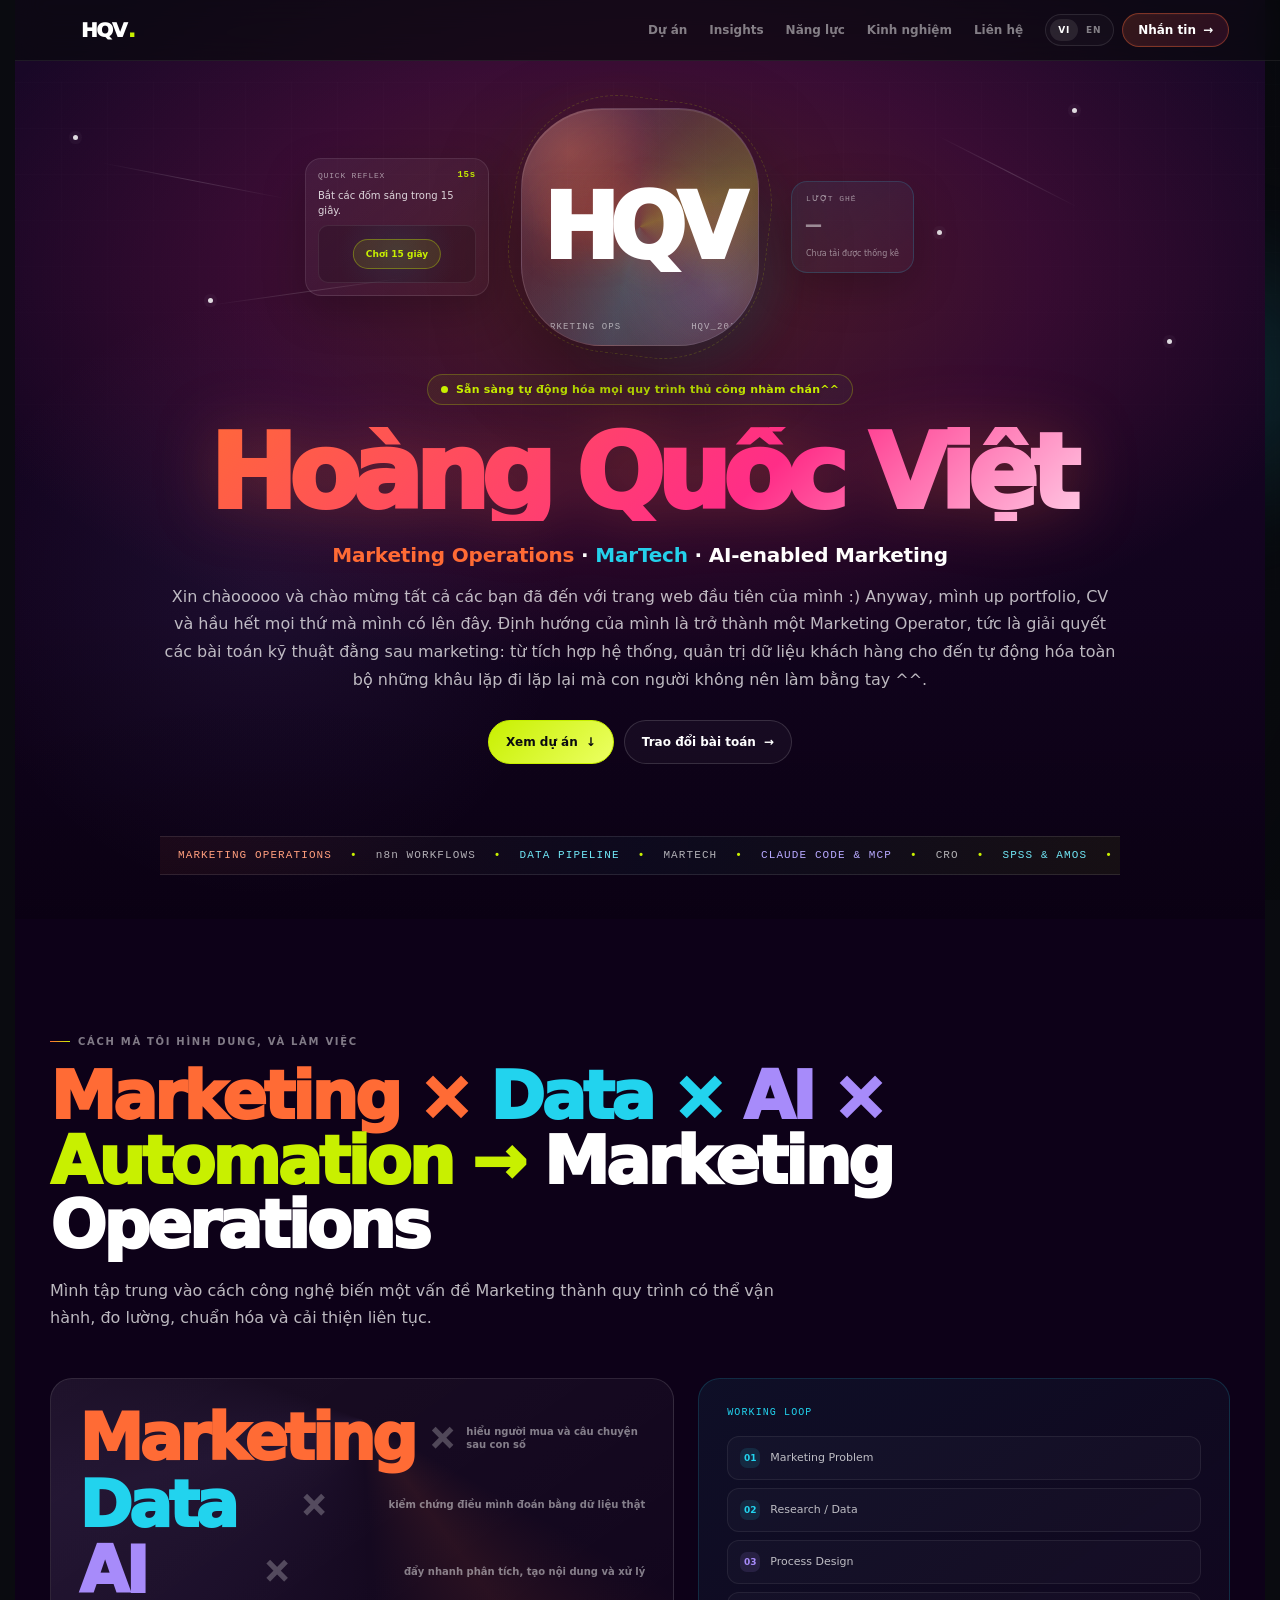
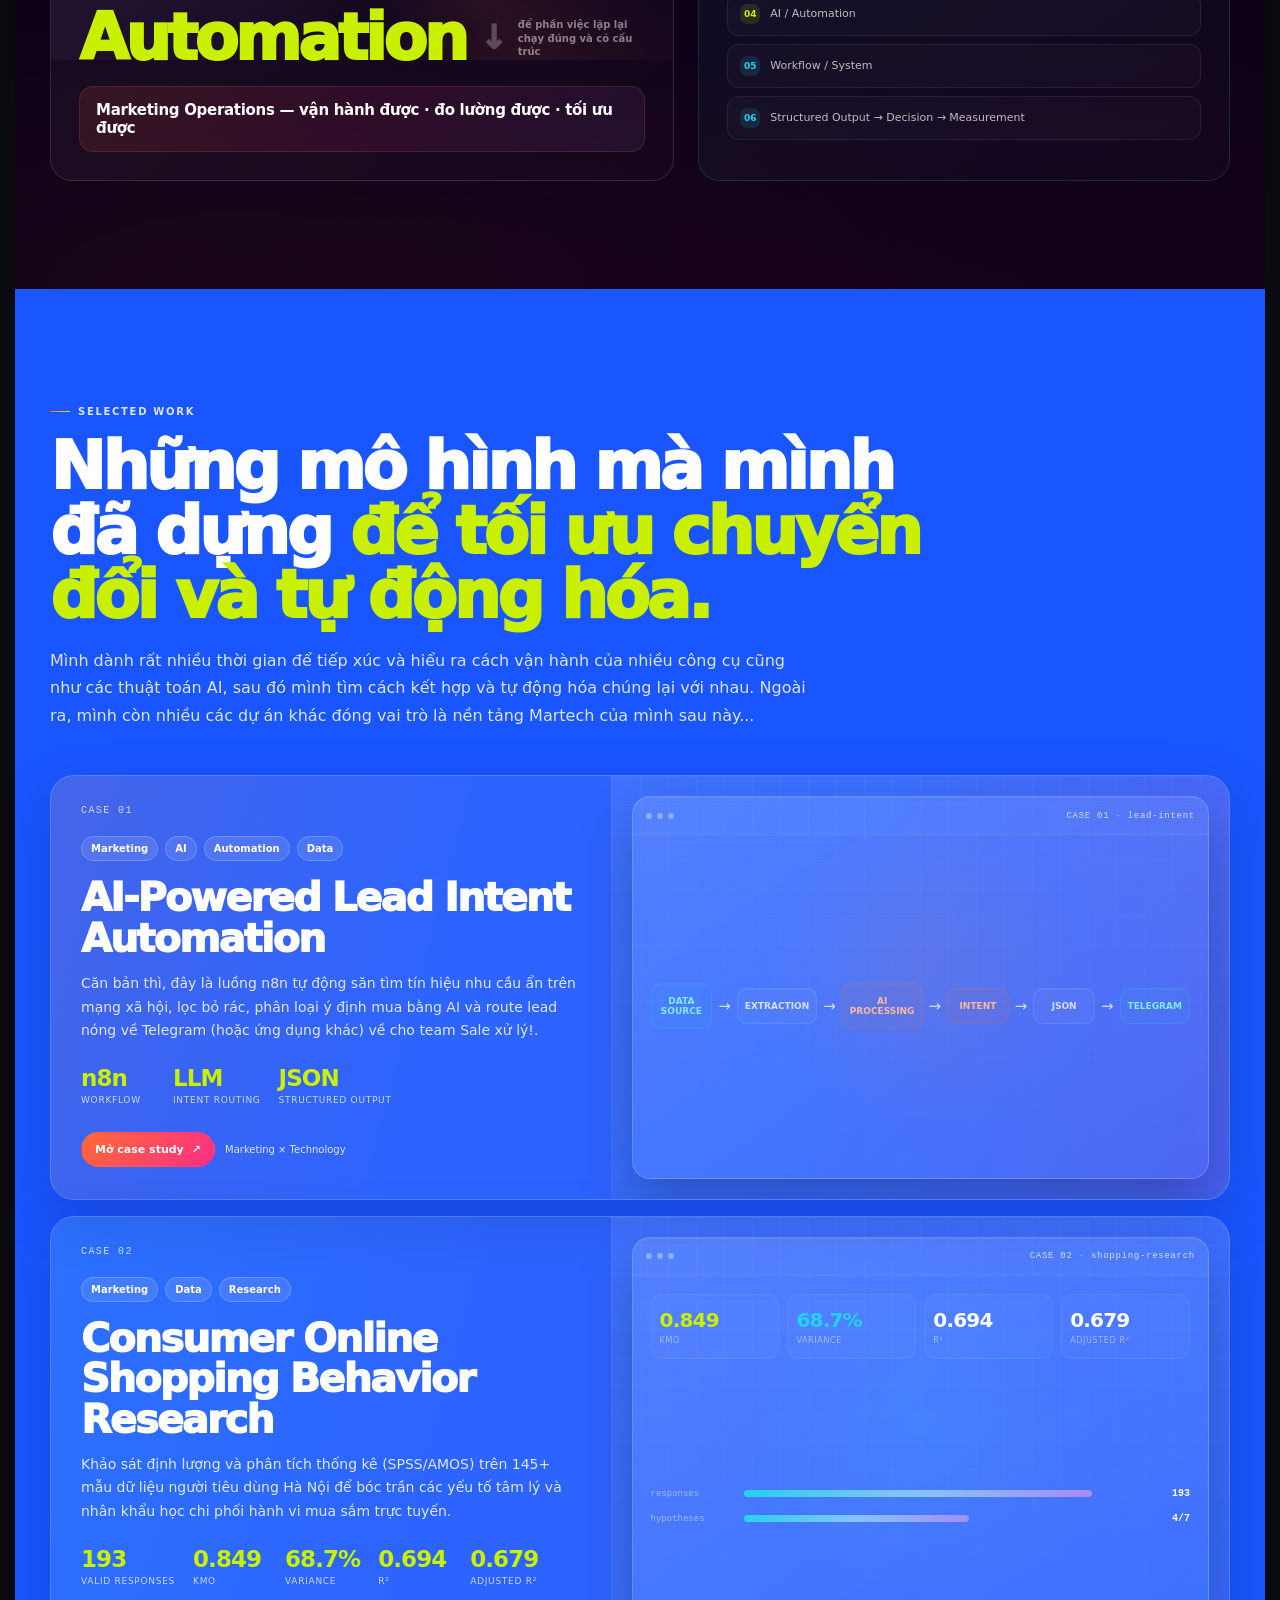
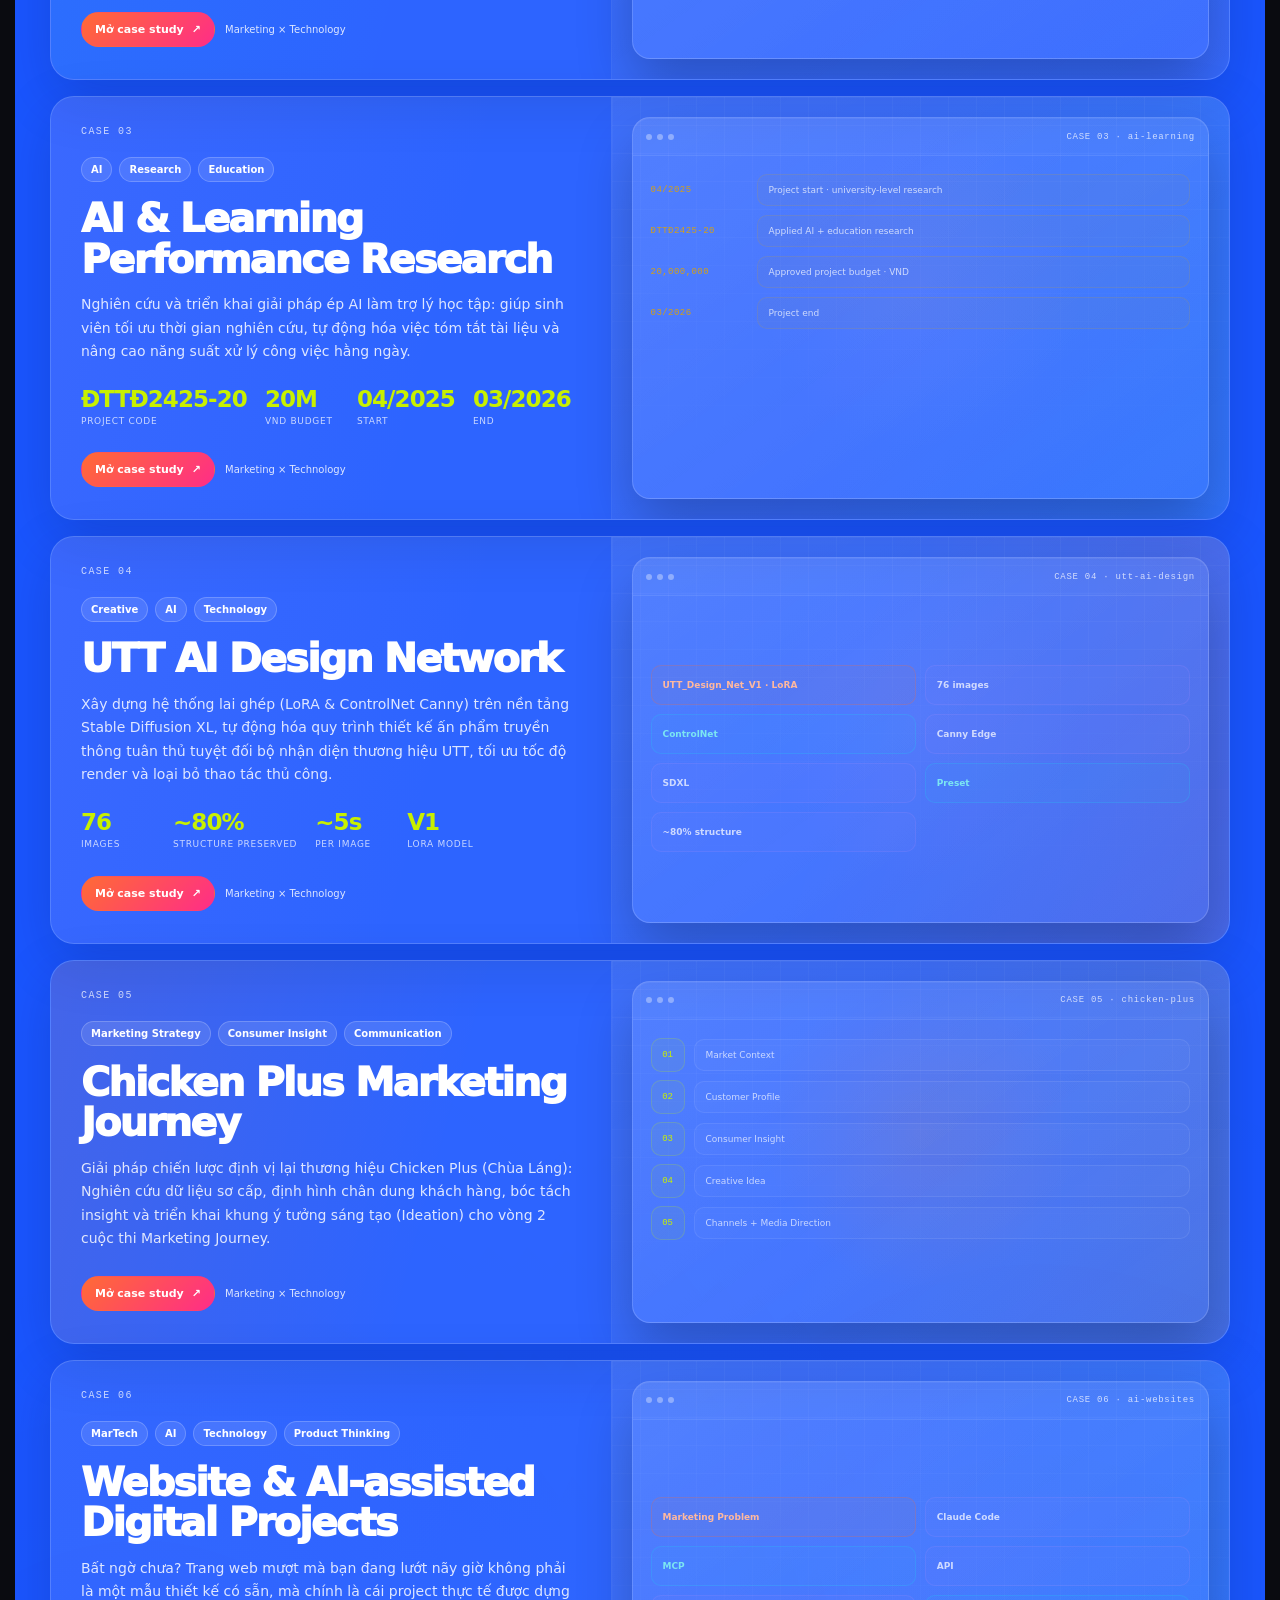
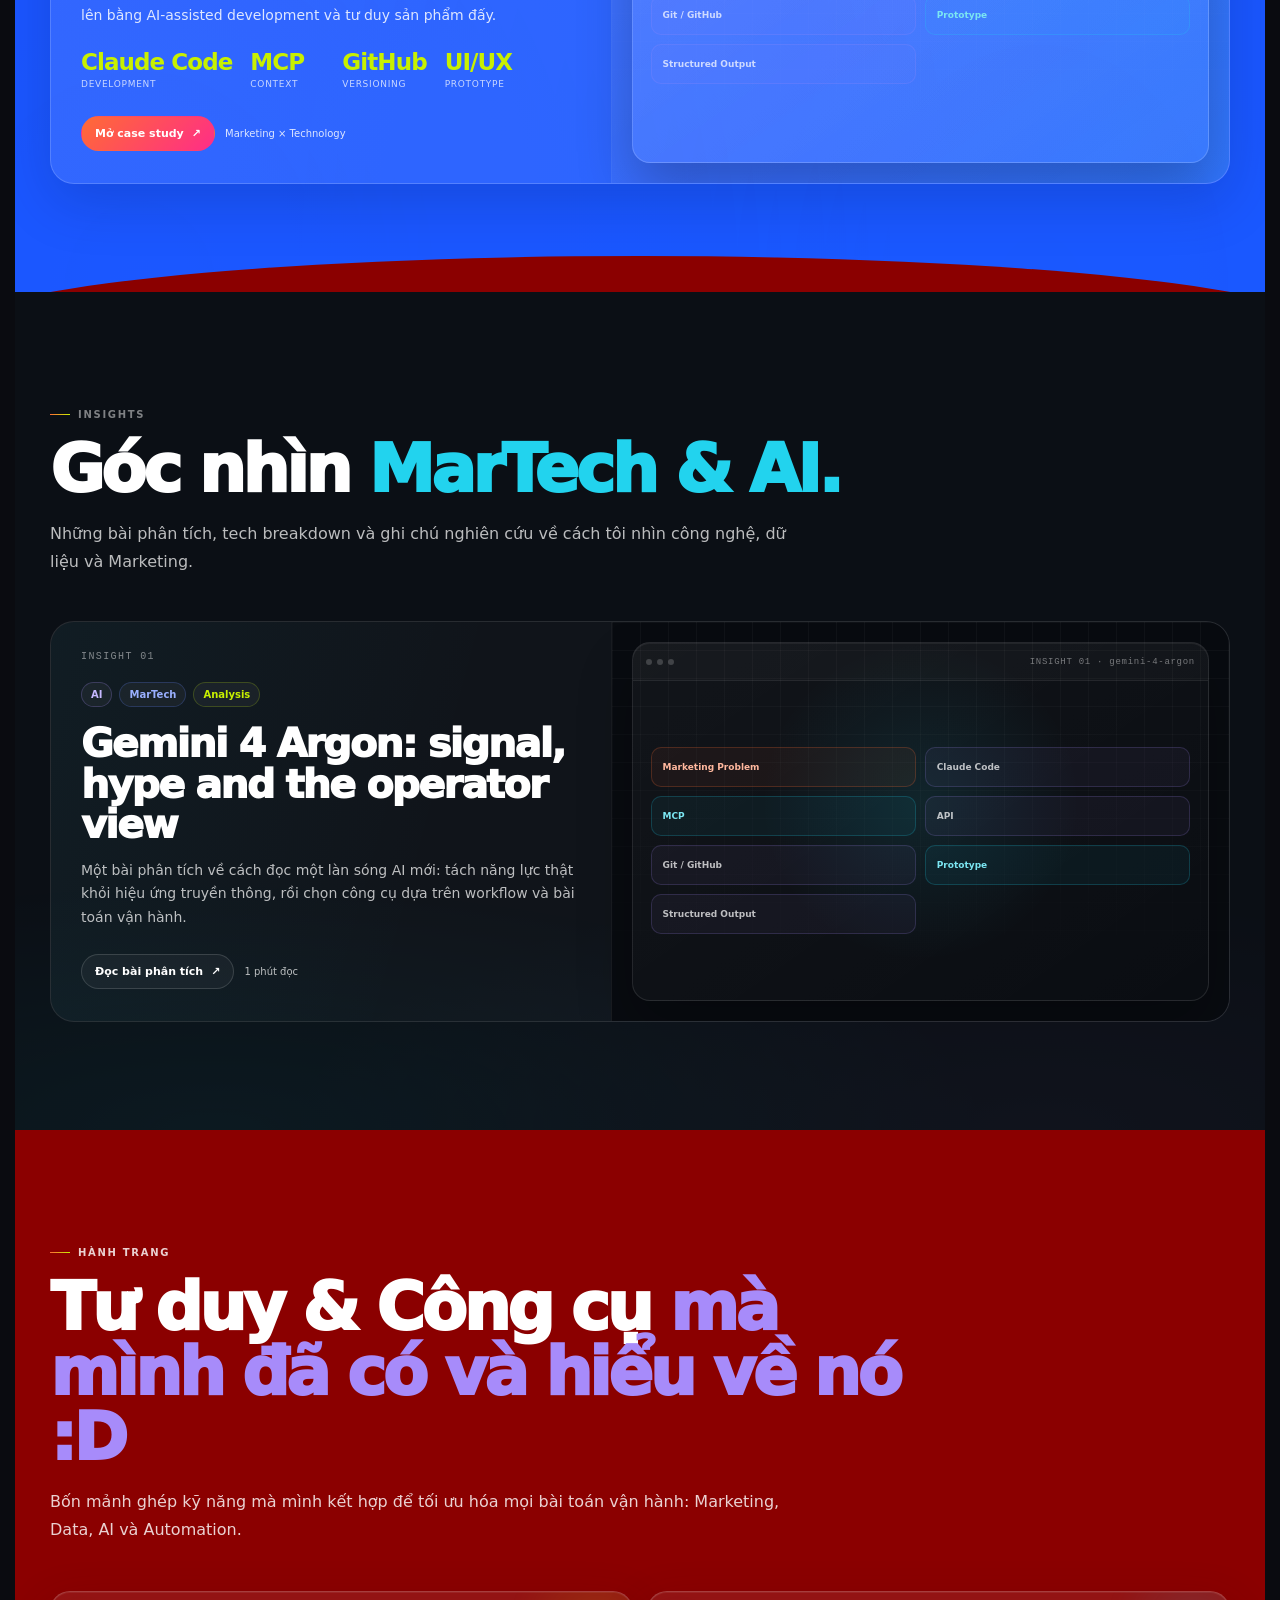
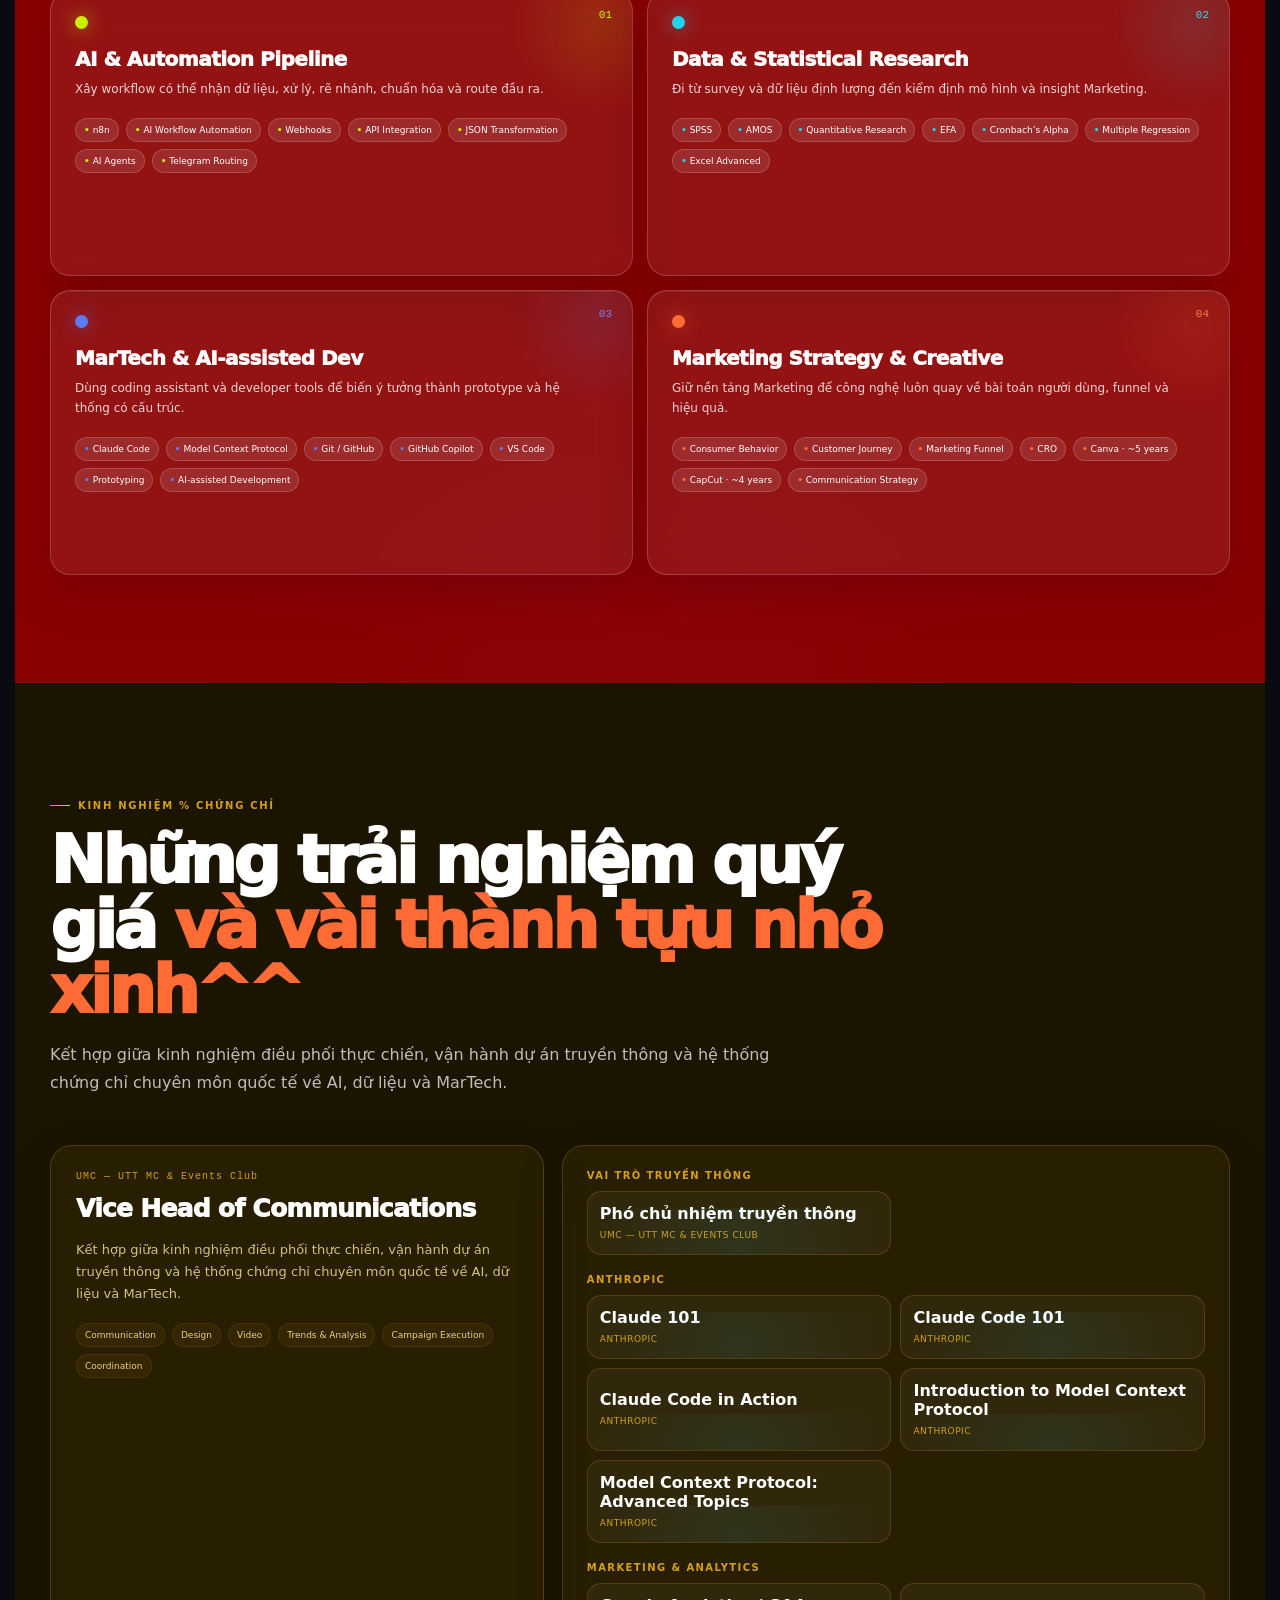
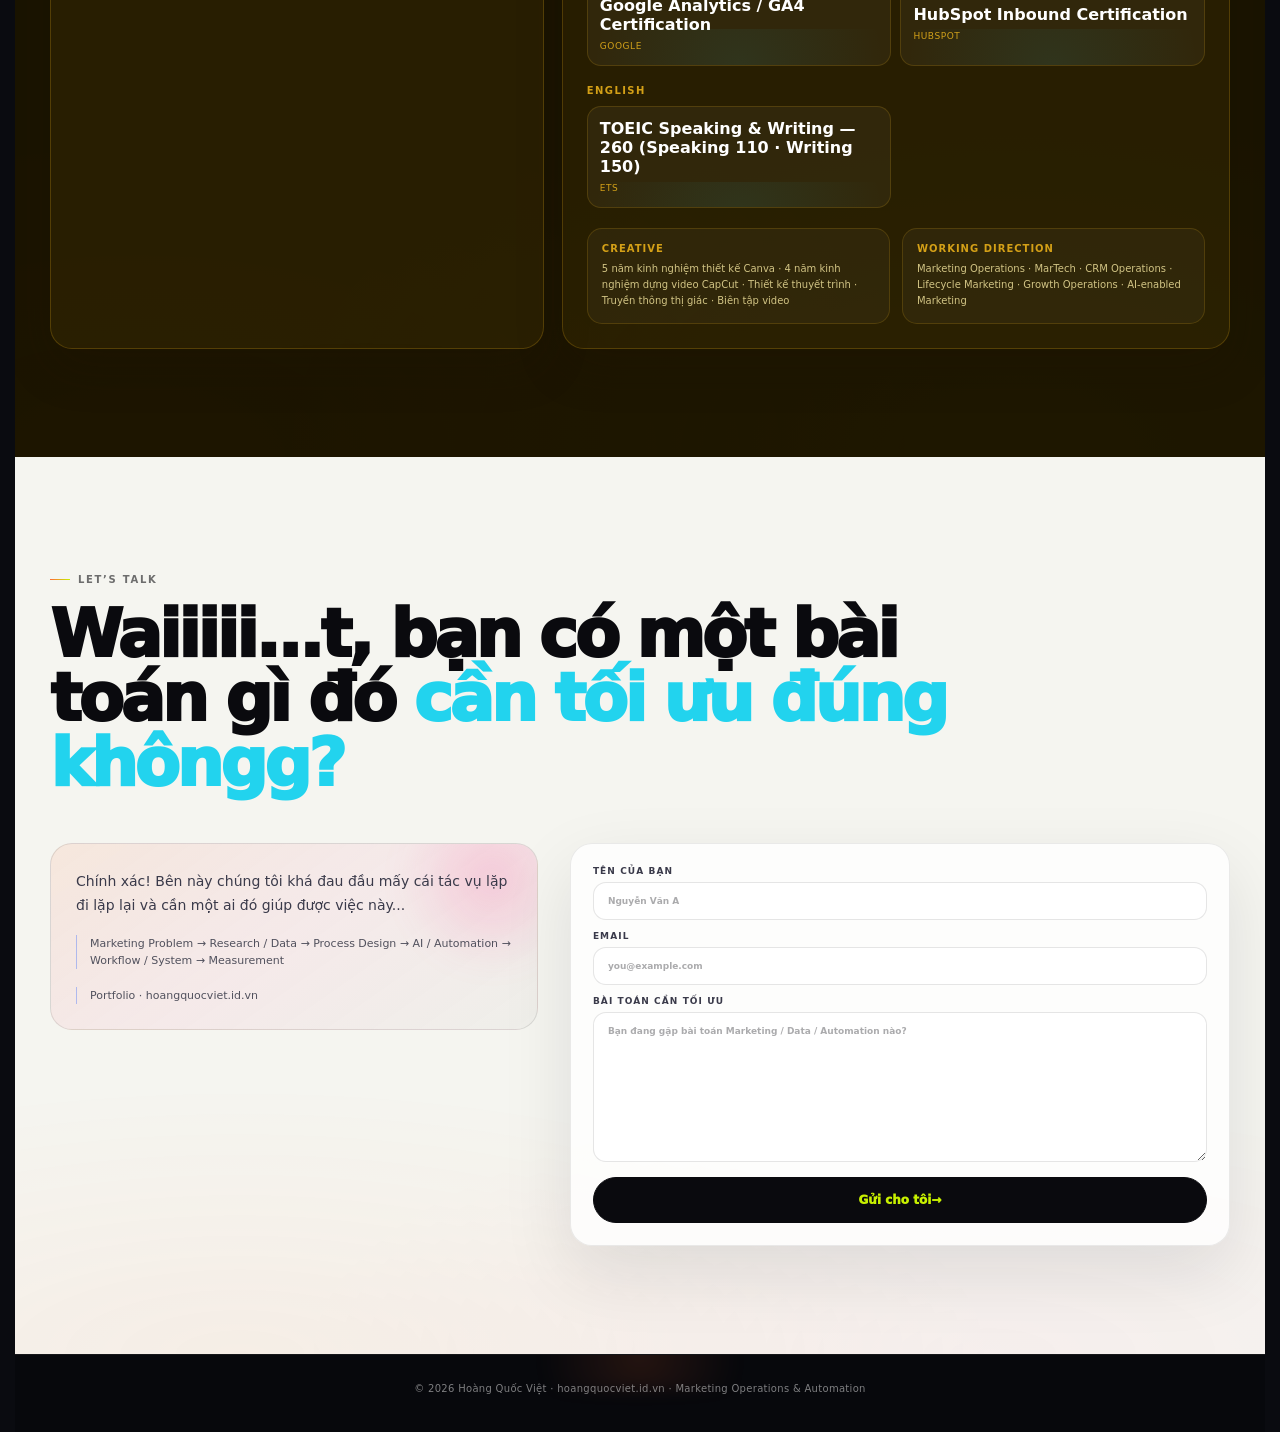
==== index.html @ 497286a3 "Add filtered visitor analytics and mini game Co-authored-by: Copilot <223556219+Copilot@users.norepl" ====
<!DOCTYPE html>
<html lang="vi">
<head>
<meta charset="UTF-8">
<meta name="viewport" content="width=device-width,initial-scale=1,viewport-fit=cover">
<meta name="theme-color" content="#0a0b10">
<meta name="color-scheme" content="dark">
<meta name="description" content="Hoàng Quốc Việt — Marketing Operations, MarTech, AI-enabled Marketing, Research, Data và Workflow Automation.">
<title>Hoàng Quốc Việt | Marketing Operations · MarTech · AI-enabled Marketing</title>








<style>
:root{
  --bg:#0a0b10;
  --bg-deep:#07080c;
  --panel:#0d1117;
  --panel-2:#11161e;
  --white:#ffffff;
  --muted:rgba(255,255,255,.72);
  --dim:rgba(255,255,255,.48);
  --line:rgba(255,255,255,.10);
  --line-soft:rgba(255,255,255,.065);
  --lime:#c8f000;
  --cyan:#22d3ee;
  --warm:#ff6b35;
  --pink:#ff2d87;
  --violet:#a78bfa;
  --blue:#5b7cfa;
  --gold:#d4a017;
  --crimson:#9b203f;
  --max:1180px;
  --radius:24px;
  --shadow:0 28px 90px rgba(0,0,0,.42);
}
*{box-sizing:border-box;margin:0;padding:0}
dialog:not([open]){display:none!important}
html{scroll-behavior:smooth;background:var(--bg);scrollbar-gutter:stable both-edges}
body{min-width:320px;width:100%;background:var(--bg);color:var(--white);font-family:Inter,ui-sans-serif,system-ui,-apple-system,BlinkMacSystemFont,"Segoe UI",sans-serif;text-rendering:optimizeLegibility;-webkit-font-smoothing:antialiased}
main#top{width:100%;margin:0;padding:0;overflow-x:clip}
body::selection{background:rgba(200,240,0,.28);color:#fff}
a{color:inherit;text-decoration:none}
button,input,textarea{font:inherit}
button{color:inherit}
img{display:block;max-width:100%}
.page-atmosphere{position:fixed;inset:0;z-index:-1;overflow:hidden;pointer-events:none}
.ambient{position:absolute;border-radius:50%;filter:blur(34px);opacity:.22;will-change:transform}
.ambient.a{width:34vw;height:34vw;min-width:260px;min-height:260px;left:-10vw;top:8vh;background:radial-gradient(circle,var(--warm),transparent 68%);animation:floatA 14s ease-in-out infinite alternate}
.ambient.b{width:28vw;height:28vw;min-width:220px;min-height:220px;right:-8vw;top:22vh;background:radial-gradient(circle,var(--cyan),transparent 68%);animation:floatB 18s ease-in-out infinite alternate}
.ambient.c{width:30vw;height:30vw;min-width:230px;min-height:230px;left:32%;top:54vh;background:radial-gradient(circle,var(--violet),transparent 70%);opacity:.13;animation:floatC 20s ease-in-out infinite alternate}
.atmosphere-grid{position:absolute;inset:0;background-image:linear-gradient(rgba(255,255,255,.017) 1px,transparent 1px),linear-gradient(90deg,rgba(255,255,255,.017) 1px,transparent 1px);background-size:42px 42px;mask-image:linear-gradient(to bottom,rgba(0,0,0,.62),transparent 82%)}
.atmosphere-vignette{position:absolute;inset:0;background:radial-gradient(circle at center,transparent 36%,rgba(4,5,8,.34) 100%)}
@keyframes floatA{to{transform:translate(5vw,4vh) scale(1.08)}}
@keyframes floatB{to{transform:translate(-4vw,7vh) scale(1.05)}}
@keyframes floatC{to{transform:translate(3vw,-4vh) scale(1.08)}}
.nav{position:fixed;inset:0 0 auto;z-index:1000;display:flex;align-items:center;gap:22px;padding:13px max(18px,calc((100vw - var(--max))/2 + 16px));background:rgba(8,9,13,.67);backdrop-filter:blur(14px);-webkit-backdrop-filter:blur(14px);border-bottom:1px solid rgba(255,255,255,.07)}
.logo{display:inline-flex;align-items:baseline;gap:2px;font-size:20px;font-weight:950;letter-spacing:-.07em;margin-right:auto}
.logo .dot{color:var(--lime)}
.navlinks{display:flex;align-items:center;gap:22px}
.navlinks a{font-size:12px;font-weight:800;color:var(--dim);transition:color .18s ease,transform .18s ease}
.navlinks a:hover,.navlinks a:focus-visible{color:#fff;transform:translateY(-1px)}
.nav-tools{display:flex;align-items:center;gap:8px}
.lang-switch{display:inline-flex;align-items:center;padding:4px;border:1px solid rgba(255,255,255,.10);border-radius:999px;background:rgba(255,255,255,.025)}
.lang-switch button{border:0;background:transparent;color:var(--dim);padding:6px 8px;border-radius:999px;font-size:9px;font-weight:900;letter-spacing:.08em;cursor:pointer}
.lang-switch button.active{background:rgba(255,255,255,.09);color:#fff}
.nav-cta{display:inline-flex;align-items:center;gap:7px;padding:9px 15px;border:1px solid rgba(255,107,53,.38);border-radius:999px;background:linear-gradient(135deg,rgba(255,107,53,.16),rgba(255,45,135,.12));color:#fff;font-size:12px;font-weight:900;box-shadow:inset 0 0 0 1px rgba(255,255,255,.02);transition:transform .18s ease,border-color .18s ease,box-shadow .18s ease}
.nav-cta:hover,.nav-cta:focus-visible{transform:translateY(-1px);border-color:rgba(255,107,53,.76);box-shadow:0 8px 28px rgba(255,45,135,.12)}
@media(max-width:860px){.navlinks{display:none}}
@media(max-width:600px){.nav{padding:11px 14px}.nav-tools{gap:5px}.nav-cta{padding:8px 11px}.lang-switch button{padding:6px 7px}}
.section{position:relative;padding:108px 20px;background:rgba(10,11,16,.84);overflow:hidden}
.section.alt{background:rgba(13,17,23,.76)}
.wrap{position:relative;width:min(var(--max),100%);margin:0 auto;z-index:1}
.eyebrow{display:inline-flex;align-items:center;gap:8px;margin-bottom:18px;color:var(--dim);font-size:10px;font-weight:900;letter-spacing:.17em;text-transform:uppercase}
.eyebrow::before{content:"";width:20px;height:1px;background:linear-gradient(90deg,var(--warm),var(--lime))}
h2{font-size:clamp(34px,5.6vw,66px);line-height:.98;letter-spacing:-.05em;font-weight:950;max-width:900px}
.lead{max-width:760px;margin-top:18px;color:var(--muted);font-size:16px;line-height:1.72}
.accent{color:var(--lime)}
.cyan{color:var(--cyan)}
.violet{color:var(--violet)}
.warm{color:var(--warm)}
.muted{color:var(--muted)}
.section-wash{position:absolute;inset:auto 0 0;height:42%;pointer-events:none;opacity:.34}
.section-wash.warm{background:radial-gradient(ellipse at 18% 100%,rgba(255,107,53,.16),transparent 52%),radial-gradient(ellipse at 78% 100%,rgba(255,45,135,.10),transparent 50%)}
.section-wash.blue{background:radial-gradient(ellipse at 10% 100%,rgba(91,124,250,.15),transparent 52%),radial-gradient(ellipse at 82% 100%,rgba(34,211,238,.10),transparent 52%)}
.section-wash.cyan{background:radial-gradient(ellipse at 16% 100%,rgba(34,211,238,.16),transparent 52%),radial-gradient(ellipse at 82% 100%,rgba(167,139,250,.10),transparent 52%)}
.section-wash.gold{background:radial-gradient(ellipse at 80% 100%,rgba(212,160,23,.13),transparent 52%),radial-gradient(ellipse at 10% 100%,rgba(255,107,53,.08),transparent 52%)}
.section-wash.violet{background:radial-gradient(ellipse at 50% 100%,rgba(167,139,250,.14),transparent 58%)}
.reveal{opacity:0;transform:translateY(22px);transition:opacity .7s ease,transform .7s cubic-bezier(.2,.8,.2,1)}
.reveal.visible{opacity:1;transform:none}
.hero{position:relative;width:100%;min-height:100svh;display:grid;place-items:center;justify-items:center;padding:136px 20px 44px;overflow:hidden;background:
  radial-gradient(circle at 50% 36%,rgba(255,107,53,.16),transparent 20%),
  radial-gradient(circle at 34% 54%,rgba(167,139,250,.10),transparent 22%),
  radial-gradient(circle at 70% 58%,rgba(34,211,238,.08),transparent 22%),
  linear-gradient(180deg,#0b0c12 0%,#0a0b10 66%,#08090d 100%)}
.hero::before{content:"";position:absolute;inset:82px 0 0;background:linear-gradient(rgba(255,255,255,.02) 1px,transparent 1px),linear-gradient(90deg,rgba(255,255,255,.02) 1px,transparent 1px);background-size:46px 46px;mask-image:linear-gradient(to bottom,rgba(0,0,0,.62),transparent 78%);pointer-events:none}
.hero::after{content:"";position:absolute;inset:auto 0 0;height:34%;background:linear-gradient(to bottom,transparent,rgba(0,0,0,.20));pointer-events:none}
.hero-inner{position:relative;width:min(960px,100%);max-width:960px;margin-inline:auto;justify-self:center;text-align:center;display:flex;flex-direction:column;align-items:center;z-index:1}
.hero-constellation{position:absolute;inset:-6% -4% auto;height:74%;pointer-events:none;opacity:.85}
.constellation-dot{position:absolute;width:5px;height:5px;border-radius:50%;background:#fff;box-shadow:0 0 0 4px rgba(255,255,255,.03),0 0 14px rgba(255,255,255,.18);animation:twinkle 3.8s ease-in-out infinite alternate}
.constellation-dot:nth-child(1){left:8%;top:28%;animation-delay:.2s}.constellation-dot:nth-child(2){left:18%;top:52%;animation-delay:1.1s}.constellation-dot:nth-child(3){left:82%;top:24%;animation-delay:.8s}.constellation-dot:nth-child(4){left:89%;top:58%;animation-delay:1.6s}.constellation-dot:nth-child(5){left:72%;top:42%;animation-delay:2s}
.constellation-line{position:absolute;height:1px;background:linear-gradient(90deg,transparent,rgba(255,255,255,.18),transparent);transform-origin:left center}
.line-a{width:190px;left:10%;top:32%;transform:rotate(11deg)}.line-b{width:160px;left:72%;top:28%;transform:rotate(27deg)}.line-c{width:200px;left:18%;top:53%;transform:rotate(-8deg)}
@keyframes twinkle{to{opacity:.34;transform:scale(.72)}}
.avatar-shell{position:relative;width:clamp(184px,28vw,238px);aspect-ratio:1;margin:0 0 28px}
.avatar-shell::before{content:"";position:absolute;inset:-26px;border-radius:38%;background:radial-gradient(circle at 40% 35%,rgba(255,107,53,.18),transparent 42%),radial-gradient(circle at 70% 72%,rgba(34,211,238,.16),transparent 50%);filter:blur(16px);z-index:-1;animation:avatarGlow 5.5s ease-in-out infinite alternate}
.avatar-shell::after{content:"";position:absolute;inset:-10px;border-radius:40%;border:1px dashed rgba(200,240,0,.16);transform:rotate(7deg);animation:slowSpin 18s linear infinite}
.avatar-frame{position:relative;width:100%;height:100%;display:grid;place-items:center;border:1px solid rgba(255,255,255,.15);border-radius:34%;background:
  linear-gradient(145deg,rgba(255,255,255,.09),rgba(255,255,255,.018)),
  radial-gradient(circle at 20% 18%,rgba(255,107,53,.18),transparent 32%),
  radial-gradient(circle at 84% 76%,rgba(167,139,250,.12),transparent 34%);box-shadow:inset 0 1px 0 rgba(255,255,255,.10),0 30px 86px rgba(0,0,0,.40);overflow:hidden}
.avatar-frame::before{content:"";position:absolute;inset:-20%;background:conic-gradient(from 0deg,transparent,rgba(200,240,0,.30),transparent 38%,rgba(34,211,238,.20),transparent 70%);animation:slowSpin 15s linear infinite;opacity:.7}
.avatar-frame::after{content:"";position:absolute;inset:0;background:linear-gradient(135deg,rgba(255,255,255,.08),transparent 38%,rgba(255,255,255,.025) 62%,rgba(255,107,53,.08));pointer-events:none}
.avatar-initials{position:relative;z-index:2;font-size:clamp(54px,10vw,90px);font-weight:950;letter-spacing:-.10em;color:#fff;text-shadow:0 0 32px rgba(255,107,53,.22)}
.avatar-meta{position:absolute;z-index:3;left:15px;right:15px;bottom:13px;display:flex;justify-content:space-between;align-items:center;color:rgba(255,255,255,.56);font:9px/1 ui-monospace,SFMono-Regular,Menlo,monospace;letter-spacing:.12em;text-transform:uppercase}
.status{display:inline-flex;align-items:center;gap:8px;padding:8px 13px;border:1px solid rgba(200,240,0,.26);border-radius:999px;background:linear-gradient(135deg,rgba(200,240,0,.07),rgba(34,211,238,.035));color:var(--lime);font-size:11px;font-weight:850;letter-spacing:.02em}
.status i{width:7px;height:7px;border-radius:50%;background:var(--lime);box-shadow:0 0 0 0 rgba(200,240,0,.55);animation:pulse 1.9s infinite}
@keyframes pulse{0%{box-shadow:0 0 0 0 rgba(200,240,0,.50)}70%{box-shadow:0 0 0 10px rgba(200,240,0,0)}100%{box-shadow:0 0 0 0 rgba(200,240,0,0)}}
.hero h1{margin-top:22px;font-size:clamp(54px,10vw,104px);line-height:.90;letter-spacing:-.075em;font-weight:950;background:linear-gradient(135deg,#fff 18%,#fff 46%,#ffd4c1 71%,#ff7cb5 96%);-webkit-background-clip:text;background-clip:text;color:transparent;filter:drop-shadow(0 16px 42px rgba(255,45,135,.08))}
.hero-role{margin-top:22px;font-size:clamp(15px,2vw,20px);font-weight:850;letter-spacing:-.01em}
.hero-role .warm{color:var(--warm)}
.hero-role .cyan{color:var(--cyan)}
.hero-sub{max-width:790px;margin-top:16px;color:var(--muted);font-size:16px;line-height:1.74}
.hero-sub strong{color:#fff;font-weight:850}
.hero-actions{display:flex;gap:10px;flex-wrap:wrap;justify-content:center;margin-top:26px}
.primary-btn,.ghost-btn{display:inline-flex;align-items:center;justify-content:center;gap:8px;min-height:44px;padding:0 17px;border-radius:999px;font-size:12px;font-weight:850;transition:transform .18s ease,border-color .18s ease,background .18s ease,box-shadow .18s ease}
.primary-btn{background:linear-gradient(135deg,var(--lime),#ecff63);color:#0a0b10;border:1px solid var(--lime)}
.primary-btn:hover,.primary-btn:focus-visible{transform:translateY(-1px);box-shadow:0 12px 30px rgba(200,240,0,.14)}
.ghost-btn{border:1px solid rgba(255,255,255,.14);background:rgba(255,255,255,.035);color:#fff}
.ghost-btn:hover,.ghost-btn:focus-visible{border-color:rgba(34,211,238,.48);background:linear-gradient(135deg,rgba(34,211,238,.07),rgba(167,139,250,.05))}
.ticker-wrap{width:100%;margin-top:72px;overflow:hidden;border-top:1px solid rgba(255,255,255,.07);border-bottom:1px solid rgba(255,255,255,.07);background:linear-gradient(90deg,rgba(255,107,53,.035),rgba(34,211,238,.025),rgba(200,240,0,.035))}
.ticker{display:flex;width:max-content;animation:marquee 30s linear infinite;padding:13px 0;color:rgba(255,255,255,.55);font:11px/1 ui-monospace,SFMono-Regular,Menlo,monospace;letter-spacing:.10em;white-space:nowrap}
.ticker span{padding:0 18px}.ticker b{color:var(--lime);font-weight:900}.ticker .hot{color:#ff9e7d}.ticker .cold{color:#70e6f5}.ticker .tech{color:#b8a9ff}
@keyframes marquee{to{transform:translateX(-50%)}}
.avatar-image{position:absolute;inset:0;width:100%;height:100%;object-fit:cover;z-index:1;display:block;filter:saturate(1.03) contrast(1.02)}
.avatar-image[hidden]{display:none}
#avatarInitials[hidden]{display:none}
.mock-cover{position:relative;width:100%;height:100%;min-height:220px;overflow:hidden;border-radius:11px;background:rgba(0,0,0,.12)}
.mock-cover img{width:100%;height:100%;display:block;object-fit:cover;filter:saturate(1.04) contrast(1.03)}
.mock-cover::after{content:"";position:absolute;inset:0;background:linear-gradient(180deg,transparent 48%,rgba(0,0,0,.62));pointer-events:none}
.mock-cover-label{position:absolute;left:12px;right:12px;bottom:11px;z-index:2;display:flex;justify-content:space-between;gap:10px;align-items:flex-end;color:#fff;font:9px/1.2 ui-monospace,SFMono-Regular,Menlo,monospace;letter-spacing:.09em;text-transform:uppercase}
.mock-cover-label b{color:var(--lime);font-weight:900}
.asset-preview{display:flex;align-items:center;gap:10px;margin-top:10px;padding:9px 10px;border:1px solid rgba(255,255,255,.07);border-radius:10px;background:rgba(255,255,255,.02);font-size:9px;color:var(--dim)}
.asset-preview img{width:48px;height:36px;object-fit:cover;border-radius:7px;border:1px solid rgba(255,255,255,.10)}
@keyframes avatarGlow{to{transform:scale(1.08) rotate(-2deg)}}
@keyframes slowSpin{to{transform:rotate(360deg)}}
.approach-shell{margin-top:46px;display:grid;grid-template-columns:1.08fr .92fr;gap:24px;align-items:stretch}
.approach-panel{position:relative;padding:28px;border:1px solid rgba(255,255,255,.09);border-radius:22px;background:linear-gradient(145deg,rgba(255,255,255,.038),rgba(255,255,255,.012));overflow:hidden}
.approach-panel::before{content:"";position:absolute;inset:-50% -25% auto;height:120%;background:conic-gradient(from 25deg,transparent 0 26%,rgba(255,107,53,.09) 33%,transparent 42%,rgba(167,139,250,.08) 64%,transparent 74%);animation:slowSpin 26s linear infinite}
.approach-panel>*{position:relative;z-index:1}
.formula{display:grid;gap:4px;text-align:center}
.formula-row{display:grid;grid-template-columns:auto 1fr auto;align-items:center;gap:14px;font-size:clamp(29px,5vw,64px);font-weight:950;letter-spacing:-.055em;line-height:.98}
.formula-row .label{text-align:left}.formula-row .micro{font-size:10px;font-weight:700;line-height:1.35;letter-spacing:0;color:var(--dim);text-align:left}
.formula-row.mkt .label{color:var(--warm)}.formula-row.data .label{color:var(--cyan)}.formula-row.ai .label{color:var(--violet)}.formula-row.auto .label{color:var(--lime)}
.formula-arrow{color:rgba(255,255,255,.25);font-size:.52em;text-align:center}
.result-band{margin-top:16px;padding:14px 16px;border-radius:14px;background:linear-gradient(135deg,rgba(255,107,53,.12),rgba(255,45,135,.10),rgba(167,139,250,.08));border:1px solid rgba(255,107,53,.16);font-size:15px;font-weight:900;letter-spacing:-.02em}
.process-panel{padding:28px;border:1px solid rgba(34,211,238,.12);border-radius:22px;background:linear-gradient(145deg,rgba(34,211,238,.05),rgba(255,255,255,.015))}
.process-kicker{font:10px ui-monospace,SFMono-Regular,Menlo,monospace;letter-spacing:.11em;color:var(--cyan);text-transform:uppercase}
.process-list{display:grid;gap:8px;margin-top:18px}
.process-item{display:flex;align-items:center;gap:10px;padding:11px 12px;border:1px solid rgba(255,255,255,.07);border-radius:12px;background:rgba(255,255,255,.022);font-size:11px;color:rgba(255,255,255,.72)}
.process-item b{width:20px;height:20px;border-radius:7px;display:grid;place-items:center;background:rgba(34,211,238,.12);color:var(--cyan);font-size:9px}
.process-item:nth-child(3) b{background:rgba(167,139,250,.13);color:var(--violet)}.process-item:nth-child(4) b{background:rgba(200,240,0,.12);color:var(--lime)}
@media(max-width:900px){.approach-shell{grid-template-columns:1fr}.formula-row{grid-template-columns:1fr auto}.formula-row .micro{grid-column:1/-1;padding-left:2px}}
.project-list{display:grid;gap:16px;margin-top:46px}
.insights-empty{margin-top:46px;padding:28px;border:1px dashed rgba(34,211,238,.34);border-radius:16px;background:rgba(34,211,238,.055);color:rgba(255,255,255,.76);font:700 12px/1.6 ui-monospace,monospace;text-align:center}
.project-card{position:relative;display:grid;grid-template-columns:minmax(0,.95fr) minmax(360px,1.05fr);gap:0;border:1px solid var(--line);border-radius:var(--radius);background:rgba(255,255,255,.025);overflow:hidden;transition:transform .2s ease,border-color .2s ease,box-shadow .2s ease}
.project-card::before{content:"";position:absolute;inset:0;background:linear-gradient(105deg,var(--card-a),transparent 35%,transparent 65%,var(--card-b));opacity:.045;pointer-events:none}
.project-card:hover{transform:translateY(-4px);border-color:rgba(255,255,255,.18);box-shadow:0 26px 76px rgba(0,0,0,.30)}
.project-copy{position:relative;padding:30px 30px 32px;display:flex;flex-direction:column;min-height:346px;z-index:1}
.project-index{font:10px/1 ui-monospace,SFMono-Regular,Menlo,monospace;letter-spacing:.14em;color:var(--dim)}
.project-tags{display:flex;flex-wrap:wrap;gap:7px;margin-top:20px}.pill{display:inline-flex;align-items:center;padding:6px 9px;border-radius:999px;background:rgba(255,255,255,.045);border:1px solid rgba(255,255,255,.08);font-size:10px;font-weight:850;color:rgba(255,255,255,.70)}
.pill.warm{border-color:rgba(255,107,53,.24);color:#ff9e7d}.pill.cyan{border-color:rgba(34,211,238,.22);color:#70e6f5}.pill.violet{border-color:rgba(167,139,250,.24);color:#c6b8ff}.pill.lime{border-color:rgba(200,240,0,.20);color:var(--lime)}.pill.blue{border-color:rgba(91,124,250,.24);color:#9ab0ff}
.project-title{margin-top:16px;font-size:clamp(26px,3.1vw,40px);line-height:1.02;letter-spacing:-.045em;font-weight:950}.project-hook{margin-top:14px;color:var(--muted);line-height:1.68;font-size:14px;max-width:620px}
.stat-row{display:flex;flex-wrap:wrap;gap:18px;margin-top:24px}.stat{min-width:74px}.stat strong{display:block;color:#fff;font-size:23px;line-height:1;letter-spacing:-.04em}.stat:first-child strong{color:var(--lime)}.stat:nth-child(2) strong{color:var(--cyan)}.stat span{display:block;margin-top:5px;color:var(--dim);font-size:9px;line-height:1.3;text-transform:uppercase;letter-spacing:.08em}
.project-foot{display:flex;align-items:center;gap:10px;flex-wrap:wrap;margin-top:auto;padding-top:25px}.case-btn{display:inline-flex;align-items:center;gap:8px;padding:10px 13px;border-radius:999px;border:1px solid rgba(255,255,255,.14);background:rgba(255,255,255,.04);font-size:11px;font-weight:850;transition:background .18s ease,border-color .18s ease,color .18s ease,transform .18s ease}.case-btn:hover{border-color:rgba(255,107,53,.36);background:linear-gradient(135deg,rgba(255,107,53,.10),rgba(255,45,135,.08));color:#fff;transform:translateX(2px)}
.project-visual{position:relative;min-height:346px;background:#080b10;border-left:1px solid rgba(255,255,255,.07);padding:20px;isolation:isolate}.project-visual::before{content:"";position:absolute;inset:0;background:radial-gradient(circle at 50% 45%,var(--card-a),transparent 42%);opacity:.10;z-index:-1}.project-visual::after{content:"";position:absolute;inset:0;background:linear-gradient(rgba(255,255,255,.035) 1px,transparent 1px),linear-gradient(90deg,rgba(255,255,255,.035) 1px,transparent 1px);background-size:28px 28px;mask-image:linear-gradient(to bottom,#000,transparent 94%);z-index:-1}
.mock-window{position:relative;width:100%;height:100%;border:1px solid rgba(255,255,255,.10);border-radius:18px;background:linear-gradient(145deg,rgba(255,255,255,.045),rgba(255,255,255,.012));overflow:hidden;box-shadow:0 26px 56px rgba(0,0,0,.24),inset 0 1px 0 rgba(255,255,255,.06)}
.mock-top{height:38px;display:flex;align-items:center;justify-content:space-between;padding:0 13px;border-bottom:1px solid rgba(255,255,255,.07);background:rgba(255,255,255,.02)}.window-dots{display:flex;gap:5px}.window-dot{width:6px;height:6px;border-radius:50%;background:rgba(255,255,255,.18)}.window-label{font:9px ui-monospace,SFMono-Regular,Menlo,monospace;color:rgba(255,255,255,.42);letter-spacing:.08em}
.mock-body{height:calc(100% - 38px);padding:18px}
.workflow{display:grid;grid-template-columns:1fr auto 1fr auto 1fr auto 1fr auto 1fr auto 1fr;align-items:center;gap:6px;height:100%}.node{padding:12px 7px;border:1px solid rgba(255,255,255,.10);border-radius:10px;background:rgba(255,255,255,.035);font-size:9px;text-align:center;font-weight:900;color:rgba(255,255,255,.76);box-shadow:inset 0 1px 0 rgba(255,255,255,.04)}.node.hot{border-color:rgba(255,107,53,.22);background:rgba(255,107,53,.06);color:#ffb89e}.node.cold{border-color:rgba(34,211,238,.22);background:rgba(34,211,238,.06);color:#83eaf4}.arrow{color:rgba(255,255,255,.24);font-size:15px}
.data-panel{height:100%;display:grid;grid-template-rows:auto 1fr;gap:14px}.metric-box{display:grid;grid-template-columns:repeat(4,1fr);gap:8px}.metric{padding:13px 8px;border:1px solid rgba(255,255,255,.08);border-radius:12px;background:rgba(255,255,255,.025)}.metric strong{display:block;font-size:20px;letter-spacing:-.04em}.metric span{display:block;margin-top:4px;color:var(--dim);font-size:8px;text-transform:uppercase;letter-spacing:.08em}.bars{display:grid;align-content:center;gap:14px}.bar{display:grid;grid-template-columns:84px 1fr 42px;align-items:center;gap:9px;font:9px ui-monospace,SFMono-Regular,Menlo,monospace;color:var(--dim)}.bar i{height:7px;border-radius:99px;background:linear-gradient(90deg,var(--cyan),var(--violet));position:relative;overflow:hidden}.bar i::after{content:"";position:absolute;inset:0;background:linear-gradient(90deg,transparent,rgba(255,255,255,.24),transparent);animation:scan 2.8s linear infinite}.bar i{width:var(--w)}.bar b{font-size:10px;color:#fff;text-align:right}
.timeline{display:grid;gap:9px}.time-row{display:grid;grid-template-columns:96px 1fr;gap:10px;align-items:center}.time-label{font:9px ui-monospace,SFMono-Regular,Menlo,monospace;color:var(--gold);letter-spacing:.05em}.time-body{padding:10px 11px;border:1px solid rgba(212,160,23,.15);background:rgba(212,160,23,.045);border-radius:10px;color:rgba(255,255,255,.72);font-size:9px}
.arch{display:grid;grid-template-columns:repeat(2,minmax(0,1fr));gap:9px;height:100%;align-content:center}.arch div{padding:14px 11px;border:1px solid rgba(167,139,250,.18);border-radius:10px;background:rgba(167,139,250,.05);font-size:9px;font-weight:850;color:rgba(255,255,255,.72)}.arch div.primary{border-color:rgba(255,107,53,.22);background:rgba(255,107,53,.055);color:#ffb89e}.arch div.blue{border-color:rgba(34,211,238,.20);background:rgba(34,211,238,.05);color:#7be6f2}
.journey{display:grid;gap:8px;align-content:center}.journey-step{display:grid;grid-template-columns:34px 1fr;align-items:center;gap:9px}.journey-no{width:34px;height:34px;border-radius:10px;display:grid;place-items:center;font:9px ui-monospace,SFMono-Regular,Menlo,monospace;color:var(--lime);border:1px solid rgba(200,240,0,.18);background:rgba(200,240,0,.05)}.journey-text{padding:10px 11px;border:1px solid rgba(255,255,255,.08);border-radius:10px;background:rgba(255,255,255,.025);font-size:9px;color:rgba(255,255,255,.70)}
@keyframes scan{to{transform:translateX(180%)}}
@media(max-width:900px){.project-card{grid-template-columns:1fr}.project-visual{border-left:0;border-top:1px solid rgba(255,255,255,.07);min-height:300px}.workflow{grid-template-columns:repeat(6,1fr);align-content:center}.workflow .node:nth-child(1){grid-column:1/3}.workflow .node:nth-child(3){grid-column:3/5}.workflow .node:nth-child(5){grid-column:5/7}.workflow .node:nth-child(7){grid-column:2/4}.workflow .node:nth-child(9){grid-column:4/6}.workflow .node:nth-child(11){grid-column:3/5}.workflow .arrow{display:none}}
@media(max-width:540px){.project-copy{padding:24px 21px 26px}.project-visual{padding:14px;min-height:286px}.mock-body{padding:13px}.metric-box{grid-template-columns:repeat(2,1fr)}.bar{grid-template-columns:68px 1fr 34px}.time-row{grid-template-columns:75px 1fr}.arch{grid-template-columns:1fr}}
.skill-grid{display:grid;grid-template-columns:repeat(2,minmax(0,1fr));gap:14px;margin-top:48px}
.skill-card{position:relative;min-height:285px;padding:24px;border:1px solid rgba(255,255,255,.12);border-radius:20px;background:linear-gradient(145deg,rgba(255,255,255,.045),rgba(255,255,255,.018));backdrop-filter:blur(16px);-webkit-backdrop-filter:blur(16px);box-shadow:0 16px 40px rgba(0,0,0,.20),inset 0 1px 0 rgba(255,255,255,.055);overflow:hidden;transition:transform .2s ease,border-color .2s ease,box-shadow .2s ease}
.skill-card::before{content:"";position:absolute;right:-50px;top:-52px;width:170px;height:170px;border-radius:50%;background:radial-gradient(circle,var(--skill-accent),transparent 70%);opacity:.12;filter:blur(10px)}
.skill-card:hover{transform:translateY(-5px);border-color:color-mix(in srgb,var(--skill-accent),white 8%);box-shadow:0 26px 60px rgba(0,0,0,.30),0 0 38px color-mix(in srgb,var(--skill-accent),transparent 88%)}
.skill-num{position:absolute;right:20px;top:17px;font:11px ui-monospace,SFMono-Regular,Menlo,monospace;color:color-mix(in srgb,var(--skill-accent),white 10%)}
.skill-orbit{width:13px;height:13px;border-radius:50%;background:var(--skill-accent);box-shadow:0 0 18px color-mix(in srgb,var(--skill-accent),transparent 40%);margin-bottom:18px}
.skill-title{font-size:20px;font-weight:930;letter-spacing:-.025em}.skill-copy{margin-top:9px;max-width:510px;color:var(--muted);font-size:12px;line-height:1.65}.skill-items{display:flex;flex-wrap:wrap;gap:7px;margin-top:18px}.skill-item{padding:6px 8px;border-radius:999px;border:1px solid rgba(255,255,255,.08);background:rgba(255,255,255,.025);font-size:9px;color:rgba(255,255,255,.72)}.skill-item strong{color:var(--skill-accent)}
@media(max-width:760px){.skill-grid{grid-template-columns:1fr}}
.experience-grid{display:grid;grid-template-columns:minmax(0,.85fr) minmax(0,1.15fr);gap:18px;margin-top:48px}
.exp-panel,.cert-panel{border:1px solid rgba(255,255,255,.09);border-radius:22px;background:linear-gradient(145deg,rgba(255,255,255,.035),rgba(255,255,255,.012));overflow:hidden}
.exp-panel{position:relative;padding:25px}.exp-panel::after{content:"";position:absolute;inset:auto -10% -26% 18%;height:180px;background:radial-gradient(circle,rgba(212,160,23,.15),transparent 67%);filter:blur(18px);pointer-events:none}.exp-code{font:10px ui-monospace,SFMono-Regular,Menlo,monospace;color:var(--gold);letter-spacing:.10em}.exp-title{margin-top:12px;font-size:25px;font-weight:930;letter-spacing:-.03em}.exp-role{margin-top:6px;color:#ffb76d;font-weight:850;font-size:12px}.exp-panel p{margin-top:16px;color:var(--muted);line-height:1.72;font-size:13px}.exp-tags{display:flex;flex-wrap:wrap;gap:7px;margin-top:17px}.exp-tag{padding:6px 8px;border-radius:999px;background:rgba(212,160,23,.07);border:1px solid rgba(212,160,23,.12);font-size:9px;color:#edcf8a}
.exp-entry+.exp-entry{margin-top:22px;padding-top:22px;border-top:1px solid rgba(255,255,255,.10)}
.experience-grid.is-no-experience .cert-panel{grid-column:1/-1}
.cert-panel{padding:24px;display:grid;gap:19px}.cert-group-list{display:grid;gap:19px}.cert-group h3{font-size:10px;letter-spacing:.14em;text-transform:uppercase;color:var(--dim)}.cert-grid{display:grid;grid-template-columns:repeat(2,minmax(0,1fr));gap:9px;margin-top:10px}.cert-badge{position:relative;padding:12px;border:1px solid rgba(255,255,255,.09);border-radius:14px;background:rgba(255,255,255,.025);font-size:11px;line-height:1.4;overflow:hidden}.cert-badge::after{content:"";position:absolute;inset:auto -20% -55%;height:80px;background:radial-gradient(circle,rgba(34,211,238,.08),transparent 68%)}.cert-badge strong{display:block;color:#fff}.cert-badge span{color:var(--lime);font-size:9px;text-transform:uppercase;letter-spacing:.06em}.extra-row{display:grid;grid-template-columns:1fr 1fr;gap:12px;margin-top:1px}.mini-panel{padding:14px;border:1px solid rgba(255,255,255,.08);border-radius:15px;background:rgba(255,255,255,.02)}.mini-panel h4{font-size:10px;color:var(--cyan);text-transform:uppercase;letter-spacing:.1em}.mini-panel p{margin-top:7px;font-size:10px;line-height:1.6;color:var(--dim)}
@media(max-width:880px){.experience-grid{grid-template-columns:1fr}}
@media(max-width:540px){.cert-grid{grid-template-columns:1fr}.extra-row{grid-template-columns:1fr}}
.contact-grid{display:grid;grid-template-columns:minmax(0,.85fr) minmax(0,1.15fr);gap:32px;margin-top:46px;align-items:start}
.contact-side{position:relative;padding:25px;border:1px solid rgba(255,255,255,.08);border-radius:22px;background:linear-gradient(145deg,rgba(255,107,53,.07),rgba(34,211,238,.035),rgba(255,255,255,.015));overflow:hidden}.contact-side::before{content:"";position:absolute;right:-50px;top:-60px;width:190px;height:190px;border-radius:50%;background:radial-gradient(circle,rgba(255,45,135,.18),transparent 70%);filter:blur(14px)}.contact-side>*{position:relative;z-index:1}.contact-side p{color:var(--muted);line-height:1.72;font-size:14px;max-width:460px}.contact-point{margin-top:18px;padding-left:13px;border-left:1px solid rgba(200,240,0,.40);color:var(--dim);font-size:11px;line-height:1.55}
.form-wrap{padding:22px;border:1px solid rgba(255,255,255,.10);border-radius:22px;background:rgba(255,255,255,.025);box-shadow:var(--shadow)}.form{display:grid;gap:11px}.field-label{font-size:9px;font-weight:850;letter-spacing:.12em;text-transform:uppercase;color:var(--dim)}.ff{width:100%;margin-top:6px;padding:13px 14px;border:1px solid rgba(255,255,255,.09);border-radius:13px;background:#0a0d12;color:#fff;outline:none}.ff::placeholder{color:rgba(255,255,255,.28)}.ff:focus{border-color:rgba(34,211,238,.50);box-shadow:0 0 0 3px rgba(34,211,238,.06),0 6px 28px rgba(34,211,238,.05)}textarea.ff{min-height:150px;resize:vertical}.submit{display:inline-flex;align-items:center;justify-content:center;min-height:46px;margin-top:2px;padding:0 17px;border:1px solid var(--lime);border-radius:999px;background:linear-gradient(135deg,var(--lime),#efff78);color:#0a0b10;font-size:12px;font-weight:950;cursor:pointer;transition:transform .18s ease,box-shadow .18s ease}.submit:hover{transform:translateY(-1px);box-shadow:0 10px 30px rgba(200,240,0,.14)}.submit:disabled{opacity:.55;cursor:wait;transform:none;box-shadow:none}.form-state{display:none;padding:10px 12px;border-radius:11px;font-size:11px;line-height:1.45}.form-state.ok{display:block;border:1px solid rgba(200,240,0,.22);background:rgba(200,240,0,.06);color:var(--lime)}.form-state.err{display:block;border:1px solid rgba(248,113,113,.24);background:rgba(127,29,29,.18);color:#fca5a5}
@media(max-width:820px){.contact-grid{grid-template-columns:1fr}}
footer{position:relative;padding:28px 18px 38px;background:#07080c;border-top:1px solid rgba(255,255,255,.06);color:var(--dim);text-align:center;font-size:10px;letter-spacing:.03em;overflow:hidden}footer::before{content:"";position:absolute;left:50%;top:-34px;width:280px;height:70px;transform:translateX(-50%);background:radial-gradient(circle,rgba(255,107,53,.12),transparent 70%);filter:blur(8px)}footer span{position:relative}
dialog{width:min(880px,94vw);max-width:none;height:min(92dvh,900px);max-height:min(92dvh,900px);padding:0;border:1px solid rgba(255,255,255,.12);border-radius:24px;background:#0c1016;color:#fff;box-shadow:0 36px 110px rgba(0,0,0,.62);overflow:hidden}
dialog::backdrop{background:rgba(3,5,8,.78);backdrop-filter:blur(6px);-webkit-backdrop-filter:blur(6px)}
.modal-scroll{height:100%;min-height:0;overflow-y:auto;overflow-x:hidden;overscroll-behavior:contain;-webkit-overflow-scrolling:touch;touch-action:pan-y;padding:30px 28px 42px}
.modal-close{position:sticky;top:0;z-index:5;margin-left:auto;display:grid;place-items:center;width:36px;height:36px;border-radius:50%;border:1px solid rgba(255,255,255,.10);background:rgba(12,16,22,.94);color:#fff;cursor:pointer}
.case-article{width:100%;max-width:940px;min-width:0;margin:0 auto;padding:0 0 42px}.case-article *{min-width:0;max-width:100%}.case-article-header{max-width:820px;margin:0 auto;padding:8px 0 38px}.case-hero-meta{display:flex;flex-wrap:wrap;gap:8px 18px;color:var(--cyan);font:9px ui-monospace,SFMono-Regular,Menlo,monospace;letter-spacing:.12em;text-transform:uppercase}.case-hero-meta span+span{color:var(--dim)}.case-hero-title{margin-top:18px;max-width:820px;font-size:clamp(40px,6vw,72px);line-height:.94;letter-spacing:-.058em;font-weight:950;overflow-wrap:anywhere}.case-hero-lead{max-width:760px;margin-top:22px;color:rgba(255,255,255,.80);font-size:17px;line-height:1.72}.case-hero-hook{max-width:760px;margin-top:16px;color:rgba(255,255,255,.58);font-size:12px;line-height:1.72}.case-article-meta{display:flex;flex-wrap:wrap;gap:8px 18px;margin-top:22px;padding-top:16px;border-top:1px solid rgba(255,255,255,.08);color:var(--dim);font:9px ui-monospace,SFMono-Regular,Menlo,monospace;letter-spacing:.08em;text-transform:uppercase}.case-article-meta span{overflow-wrap:anywhere}.case-hero-visual{margin:28px auto 0;max-width:940px}.article-media{width:100%;margin:30px auto 0}.article-media--full{max-width:940px}.article-media img{display:block;width:auto;height:auto;max-width:100%;margin:0 auto;object-fit:contain}.article-media--hero img{max-width:100%}.article-media figcaption{max-width:780px;margin:10px auto 0;color:var(--dim);font-size:10px;line-height:1.55}.article-media-placeholder{display:grid;place-items:center;min-height:180px;padding:24px;border:1px dashed rgba(34,211,238,.20);background:linear-gradient(145deg,rgba(34,211,238,.035),rgba(255,255,255,.015));color:var(--dim);font:9px ui-monospace,SFMono-Regular,Menlo,monospace;letter-spacing:.14em;text-transform:uppercase;text-align:center}.article-media--visual .mock-window{margin:0 auto}.article-media--visual .mock-window{max-width:900px}.case-article-body{max-width:760px;margin:0 auto;padding:8px 0}.case-section{display:block;padding:62px 0;border-bottom:1px solid rgba(255,255,255,.075)}.case-section:last-child{border-bottom:0}.case-section-head{display:grid;grid-template-columns:46px minmax(0,1fr);gap:18px;align-items:start}.case-section-no{padding-top:4px;color:var(--cyan);font:10px ui-monospace,SFMono-Regular,Menlo,monospace;letter-spacing:.12em}.case-section-kicker{color:var(--dim);font:9px ui-monospace,SFMono-Regular,Menlo,monospace;letter-spacing:.12em;text-transform:uppercase}.case-section h2,.case-section h3{margin-top:8px;font-size:clamp(27px,3.5vw,42px);line-height:1.03;letter-spacing:-.04em}.case-copy{margin:19px 0 0;color:rgba(255,255,255,.76);font-size:15px;line-height:1.9;overflow-wrap:anywhere}.case-copy + .case-copy{margin-top:12px}.case-copy-muted{color:var(--dim);font-size:11px;line-height:1.75}.case-flow{display:flex;align-items:stretch;gap:0;margin-top:28px;overflow-x:auto;overflow-y:hidden;padding:2px 0 8px;scrollbar-width:thin}.case-flow-step{position:relative;flex:1 1 0;min-width:118px;padding:15px 14px;border-top:1px solid rgba(34,211,238,.24);border-bottom:1px solid rgba(34,211,238,.10);background:rgba(34,211,238,.025)}.case-flow-step:first-child{border-left:1px solid rgba(34,211,238,.18);border-radius:12px 0 0 12px}.case-flow-step:last-child{border-right:1px solid rgba(34,211,238,.18);border-radius:0 12px 12px 0}.case-flow-step span{display:block;color:var(--cyan);font:8px ui-monospace,SFMono-Regular,Menlo,monospace}.case-flow-step strong{display:block;margin-top:10px;font-size:10px;line-height:1.45;overflow-wrap:anywhere}.case-flow-step:not(:last-child)::after{content:'→';position:absolute;right:-7px;top:50%;z-index:2;transform:translateY(-50%);color:var(--cyan);font-size:11px}.case-data-list{margin-top:24px;border-top:1px solid rgba(255,255,255,.08)}.case-data-row{padding:15px 0;border-bottom:1px solid rgba(255,255,255,.07);color:rgba(255,255,255,.76);font-size:13px;line-height:1.7;overflow-wrap:anywhere}.case-data-row strong{color:#fff}.case-logic-line{display:flex;flex-wrap:wrap;align-items:center;gap:7px;margin-top:25px}.case-logic-line span{padding:9px 11px;border:1px solid rgba(167,139,250,.18);border-radius:999px;background:rgba(167,139,250,.045);color:rgba(255,255,255,.78);font-size:10px}.case-logic-line i{font-style:normal;color:var(--dim)}.case-tag-grid{display:flex;flex-wrap:wrap;gap:8px;margin-top:24px}.case-tag-grid span{padding:9px 11px;border:1px solid rgba(255,255,255,.10);border-radius:999px;background:rgba(255,255,255,.025);color:rgba(255,255,255,.72);font-size:10px;overflow-wrap:anywhere}.case-tag-grid-wide span{border-color:rgba(255,107,53,.16);background:rgba(255,107,53,.035)}.case-evidence .proof-actions{margin-top:22px}.case-quote{margin:28px 0 0;padding:4px 0 4px 18px;border-left:2px solid var(--warm);color:rgba(255,255,255,.82);font-size:17px;line-height:1.65}.case-takeaway{padding-bottom:18px}.case-takeaway-line{margin-top:22px;padding:20px 0;border-top:1px solid rgba(200,240,0,.18);border-bottom:1px solid rgba(200,240,0,.10);color:var(--lime);font:11px ui-monospace,SFMono-Regular,Menlo,monospace;line-height:1.8;letter-spacing:.02em;overflow-wrap:anywhere}.case-footer{max-width:940px;margin:0 auto;padding-top:34px}.case-footer-label{color:var(--dim);font:9px ui-monospace,SFMono-Regular,Menlo,monospace;letter-spacing:.13em;text-transform:uppercase}.case-project-nav{display:grid;grid-template-columns:1fr 1fr;gap:12px;margin-top:14px}.case-project-nav a{display:block;min-width:0;padding:15px;border:1px solid rgba(255,255,255,.08);border-radius:13px;background:rgba(255,255,255,.02)}.case-project-nav a:last-child{text-align:right}.case-project-nav small{display:block;color:var(--dim);font:9px ui-monospace,SFMono-Regular,Menlo,monospace;text-transform:uppercase}.case-project-nav strong{display:block;margin-top:7px;font-size:12px;line-height:1.35;overflow-wrap:anywhere}.case-article .modal-close{margin:0 0 12px auto}.viewer[open]{display:block;inset:0;margin:auto}.viewer-scroll{min-height:0}.viewer-body{min-width:0}.gallery{min-width:0;overscroll-behavior-x:contain;overscroll-behavior-y:none}
@media(max-width:760px){.case-article{padding-bottom:30px}.case-article-header{padding:4px 0 30px}.case-hero-title{font-size:clamp(34px,10.5vw,54px)}.case-hero-lead{font-size:14px;line-height:1.72}.case-hero-hook{font-size:11px}.case-article-meta{gap:7px 12px;line-height:1.5}.case-section{padding:44px 0}.case-section-head{grid-template-columns:32px minmax(0,1fr);gap:10px}.case-section h2,.case-section h3{font-size:clamp(25px,8vw,34px)}.case-copy{font-size:14px;line-height:1.82}.case-flow{display:block;overflow:visible}.case-flow-step{min-width:0;border-left:1px solid rgba(34,211,238,.16)!important;border-right:1px solid rgba(34,211,238,.12)!important;border-radius:0!important;border-top:0}.case-flow-step:first-child{border-top:1px solid rgba(34,211,238,.18);border-radius:12px 12px 0 0!important}.case-flow-step:last-child{border-radius:0 0 12px 12px!important}.case-flow-step:not(:last-child)::after{content:'↓';right:auto;left:50%;top:auto;bottom:-8px;transform:translateX(-50%)}.case-logic-line{align-items:stretch}.case-logic-line i{display:none}.case-logic-line span{width:100%;text-align:left}.case-project-nav{grid-template-columns:1fr}.case-project-nav a:last-child{text-align:left}.article-media-placeholder{min-height:150px}.case-quote{font-size:15px}}
@media(max-width:600px){dialog#caseDialog{width:100%;max-width:100%;height:100dvh;max-height:100dvh;margin:0;border-radius:0;border-left:0;border-right:0}.caseDialog,.case-article{max-width:100%}.modal-scroll#caseContent{width:100%;max-width:100%;padding:20px 16px max(30px,calc(30px + env(safe-area-inset-bottom)));overflow-x:clip}.case-article-header,.case-article-body,.case-footer{width:100%;max-width:100%}.case-hero-visual{width:100%;max-width:100%}.case-article img{max-width:100%;height:auto}.case-project-nav{width:100%}}
.modal-kicker{margin-top:18px;color:var(--lime);font:10px ui-monospace,SFMono-Regular,Menlo,monospace;letter-spacing:.11em;text-transform:uppercase}.modal-title{margin-top:8px;font-size:clamp(30px,5vw,52px);line-height:1;letter-spacing:-.05em;font-weight:950}.modal-lead{margin-top:14px;color:var(--muted);font-size:14px;line-height:1.7;max-width:720px}.modal-stats{display:flex;flex-wrap:wrap;gap:14px;margin-top:20px}.modal-block{margin-top:27px;padding-top:23px;border-top:1px solid rgba(255,255,255,.07)}.modal-block h4{font-size:10px;letter-spacing:.13em;text-transform:uppercase;color:var(--cyan)}.modal-block p{margin-top:9px;color:rgba(255,255,255,.78);font-size:13px;line-height:1.75}.modal-proof{margin-top:30px;padding-top:22px;border-top:1px solid rgba(255,255,255,.07)}.proof-actions{display:flex;flex-wrap:wrap;gap:8px;margin-top:12px}.proof-btn{display:inline-flex;align-items:center;gap:7px;padding:9px 12px;border-radius:999px;border:1px solid rgba(255,255,255,.12);background:rgba(255,255,255,.035);font-size:10px;font-weight:850;transition:border-color .18s ease,background .18s ease,color .18s ease}.proof-btn:hover{border-color:rgba(255,107,53,.32);background:rgba(255,107,53,.06);color:#ffb297}
.viewer{width:min(1100px,96vw);height:min(92dvh,900px);background:#05070a}.viewer-scroll{height:100%;display:flex;flex-direction:column;overflow:hidden}.viewer .modal-scroll{padding:0;overflow:hidden}.viewer-head{display:flex;align-items:center;justify-content:space-between;gap:10px;padding:11px 14px;border-bottom:1px solid rgba(255,255,255,.08);background:#080b10}.viewer-head strong{font-size:11px}.viewer-actions{display:flex;gap:7px;align-items:center;flex-wrap:wrap}.viewer-btn{padding:8px 10px;border-radius:999px;border:1px solid rgba(255,255,255,.10);font-size:9px;font-weight:850;background:rgba(255,255,255,.02)}.viewer-body{height:auto;flex:1;min-height:0;overflow:auto;overscroll-behavior:contain;-webkit-overflow-scrolling:touch;touch-action:pan-y;display:grid;place-items:center;background:#05070a}.viewer-body iframe{width:100%;height:100%;border:0;background:#fff}.gallery{display:flex;width:100%;height:100%;overflow:auto;scroll-snap-type:x mandatory;overscroll-behavior:contain;touch-action:pan-x}.gallery img{min-width:100%;height:100%;object-fit:contain;scroll-snap-align:center}.media-broken{display:block;min-height:120px;width:100%;object-fit:contain;background:rgba(255,255,255,.03);border:1px dashed rgba(255,255,255,.12)}
@media(max-width:600px){dialog,.viewer{width:100vw;max-width:none;height:100dvh;max-height:none;border-radius:0;border-left:0;border-right:0}.modal-scroll{height:100%;min-height:0;padding:20px 18px max(30px,calc(30px + env(safe-area-inset-bottom)));}.viewer-head{padding-top:max(11px,env(safe-area-inset-top));padding-left:12px;padding-right:12px}.viewer-body{height:auto;flex:1;min-height:0}}

@media(prefers-reduced-motion:reduce){html{scroll-behavior:auto}.ticker,.status i,.ambient,.avatar-shell::after,.avatar-shell::before,.avatar-frame::before,.constellation-dot,.approach-panel::before,.bar i::after{animation:none!important}.reveal{transition:none}.project-card,.skill-card,.primary-btn,.ghost-btn,.case-btn,.submit,.navlinks a,.nav-cta{transition:none!important}}
#approach.section{background:#0d0118;color:#fff}
#projects.section{background:#1a56ff;color:#fff}
#skills.section{background:#8b0000;color:#fff}
#experience.section{background:#1a1400;color:#f5e6a0;padding-bottom:108px}
#contact.section{background:#f5f5f0;color:#0a0a0e}
#projects .section-wash,#skills .section-wash,#experience .section-wash{opacity:.20}
#projects .eyebrow,#projects .lead,#projects .project-hook,#projects .muted{color:rgba(255,255,255,.84)}
#skills .eyebrow,#skills .lead,#skills .skill-copy{color:rgba(255,255,255,.82)}
#experience .eyebrow{color:var(--gold)}
#experience h2{color:#fff}
#contact .eyebrow{color:rgba(10,10,14,.58)}
#contact .lead,#contact .contact-side p{color:#3a3a4a}
#contact .contact-side{border-color:rgba(0,0,0,.10);background:linear-gradient(145deg,rgba(255,107,53,.10),rgba(255,45,135,.055),rgba(0,0,0,.025));box-shadow:none}
#contact .form-wrap{background:rgba(255,255,255,.78);border-color:rgba(0,0,0,.08);box-shadow:0 26px 70px rgba(20,20,28,.10)}
#contact .field-label{color:#3a3a4a}
#contact .ff{background:#fff;color:#0a0a0e;border-color:rgba(0,0,0,.10)}
#contact .ff::placeholder{color:rgba(10,10,14,.34)}
#contact .ff:focus{border-color:rgba(26,86,255,.44);box-shadow:0 0 0 3px rgba(26,86,255,.07),0 8px 24px rgba(26,86,255,.05)}
#contact .submit{background:#0a0a0e;color:var(--lime);border-color:#0a0a0e}
#contact .submit:hover{background:linear-gradient(135deg,var(--warm),var(--pink));color:#fff;border-color:transparent}
#contact .form-state.ok{background:rgba(22,101,52,.07);color:#166534;border-color:rgba(22,101,52,.15)}
#contact .form-state.err{background:rgba(153,27,27,.06);color:#991b1b;border-color:rgba(153,27,27,.14)}
#contact .contact-point{border-left-color:rgba(26,86,255,.32);color:#51515d}
#projects .project-card{border-color:rgba(255,255,255,.18);background:rgba(255,255,255,.085);box-shadow:0 18px 55px rgba(6,19,72,.18)}
#projects .project-card::before{opacity:.11}
#projects .project-visual{background:linear-gradient(145deg,rgba(255,255,255,.09),rgba(255,255,255,.025))}
#projects .project-card:hover{border-color:rgba(255,255,255,.38);box-shadow:0 24px 70px rgba(5,20,82,.30)}
#projects .pill{background:rgba(255,255,255,.11);border-color:rgba(255,255,255,.20);color:#fff}
#projects .project-index,#projects .stat span,#projects .window-label,#projects .arrow{color:rgba(255,255,255,.74)}
#projects .stat strong{color:var(--lime)}
#projects .case-btn{background:linear-gradient(135deg,var(--warm),var(--pink));border-color:transparent;color:#fff}
#projects .mock-window{border-color:rgba(255,255,255,.17);background:linear-gradient(145deg,rgba(255,255,255,.10),rgba(255,255,255,.035))}
#projects .window-dot{background:rgba(255,255,255,.35)}
#skills .skill-card{background:rgba(255,255,255,.075);border-color:rgba(255,255,255,.18);box-shadow:0 18px 46px rgba(58,0,18,.25),inset 0 1px 0 rgba(255,255,255,.07)}
#skills .skill-card:hover{border-color:rgba(255,255,255,.40);box-shadow:0 26px 60px rgba(43,0,14,.32)}
#skills .skill-item{background:rgba(255,255,255,.10);border-color:rgba(255,255,255,.16);color:#fff}
#experience .exp-panel,#experience .cert-panel{border-color:rgba(212,160,23,.25);background:rgba(212,160,23,.075);box-shadow:0 18px 48px rgba(31,21,0,.20)}
#experience .exp-title{color:#fff}
#experience .exp-panel p,#experience .mini-panel p{color:rgba(245,230,160,.82)}
#experience .cert-group h3{color:var(--gold)}
#experience .cert-badge{border-color:rgba(212,160,23,.20);background:rgba(255,255,255,.045)}
#experience .cert-badge strong{color:#fff}
#experience .cert-badge span{color:var(--gold)}
#experience .mini-panel{border-color:rgba(212,160,23,.20);background:rgba(255,255,255,.035)}
#experience .mini-panel h4{color:var(--gold)}
.hero{background:radial-gradient(ellipse 80% 60% at 50% 30%,rgba(255,107,53,.25),rgba(255,45,135,.14) 40%,transparent 72%),radial-gradient(circle at 20% 65%,rgba(167,139,250,.08),transparent 26%),linear-gradient(#1a0828,#0d0118)}
.hero h1{background:linear-gradient(135deg,var(--warm),var(--pink) 62%,#ffd9ee);-webkit-background-clip:text;background-clip:text;color:transparent;filter:drop-shadow(0 0 30px rgba(255,107,53,.25))}
.avatar-frame{background:linear-gradient(145deg,rgba(255,255,255,.10),rgba(255,255,255,.025)),radial-gradient(circle at 20% 18%,rgba(255,107,53,.26),transparent 34%),radial-gradient(circle at 84% 76%,rgba(167,139,250,.18),transparent 38%)}
.avatar-shell::before{opacity:.9}
.ticker-wrap{border-color:rgba(255,255,255,.10);background:linear-gradient(90deg,rgba(255,107,53,.06),rgba(34,211,238,.04),rgba(200,240,0,.06))}
.ticker{color:rgba(255,255,255,.68)}
#approach .approach-panel{background:linear-gradient(145deg,rgba(255,255,255,.055),rgba(255,255,255,.014));border-color:rgba(255,255,255,.12)}
#approach .process-panel{background:linear-gradient(145deg,rgba(34,211,238,.07),rgba(255,255,255,.02));border-color:rgba(34,211,238,.17)}
#projects{position:relative}
#projects::after{content:"";position:absolute;left:-5%;right:-5%;bottom:-38px;height:74px;background:#8b0000;border-radius:50% 50% 0 0/100% 100% 0 0;pointer-events:none}
@media(max-width:900px){#projects::after{bottom:-28px;height:56px}}
body.page-hidden .ambient,body.page-hidden .ticker,body.page-hidden .avatar-shell::before,body.page-hidden .avatar-frame::before{animation-play-state:paused!important}
.section.motion-off *{animation-play-state:paused!important}
.global-preview-banner{position:fixed;left:50%;top:14px;transform:translateX(-50%);z-index:9999;display:flex;align-items:center;gap:10px;padding:10px 13px;border:1px solid rgba(255,107,53,.5);border-radius:999px;background:rgba(18,11,8,.94);color:#ffd0bd;box-shadow:0 14px 40px rgba(0,0,0,.35);font:800 10px/1 ui-monospace,monospace;letter-spacing:.08em;text-transform:uppercase}
.global-preview-banner[hidden]{display:none !important}
.global-preview-banner button{border:0;background:transparent;color:inherit;cursor:pointer;font-size:15px;padding:0 2px}
.hero{
  --hero-pad-inline:clamp(16px,4vw,32px);
  --hero-nav-space:76px;
  inline-size:100%;
  max-inline-size:100%;
  min-inline-size:0;
  min-block-size:100svh;
  padding-inline:var(--hero-pad-inline);
  padding-block-start:clamp(104px,12vh,136px);
  padding-block-end:clamp(28px,5vh,44px);
  box-sizing:border-box;
  overflow:clip;
}
.hero-inner{
  inline-size:min(960px,100%);
  width:min(960px,100%);
  max-inline-size:960px;
  min-inline-size:0;
  margin-inline:auto;
  justify-self:center;
  align-self:center;
  box-sizing:border-box;
}
.hero-sidecars{
  display:grid;
  grid-template-columns:minmax(170px,1fr) auto minmax(112px,1fr);
  align-items:center;
  gap:clamp(16px,3vw,32px);
  width:100%;
  margin-block-end:28px;
}
.hero-sidecars .avatar-shell{margin:0}
.mini-game{
  justify-self:end;
  width:184px;
  padding:12px;
  border:1px solid rgba(255,255,255,.10);
  border-radius:16px;
  background:linear-gradient(145deg,rgba(255,255,255,.055),rgba(255,255,255,.018));
  box-shadow:0 16px 44px rgba(0,0,0,.22);
  text-align:left;
}
.mini-game-top{display:flex;align-items:center;justify-content:space-between;gap:8px;color:rgba(255,255,255,.55);font:8px/1 ui-monospace,SFMono-Regular,Menlo,monospace;letter-spacing:.1em}
.mini-game-top strong{color:var(--lime);font-size:9px}
.mini-game-status{min-height:29px;margin:9px 0 7px;color:rgba(255,255,255,.82);font-size:10px;line-height:1.45}
.mini-game-arena{position:relative;height:58px;overflow:hidden;border:1px solid rgba(255,255,255,.08);border-radius:10px;background:radial-gradient(circle at 50% 50%,rgba(34,211,238,.08),transparent 72%),rgba(0,0,0,.16)}
.mini-game-start,.mini-game-target{position:absolute;top:50%;left:50%;transform:translate(-50%,-50%);border-radius:999px;cursor:pointer;font:800 9px/1 ui-sans-serif,system-ui,sans-serif}
.mini-game-start{min-height:30px;padding:0 12px;border:1px solid rgba(200,240,0,.35);background:rgba(200,240,0,.10);color:var(--lime);white-space:nowrap}
.mini-game-target{width:30px;height:30px;border:1px solid rgba(255,255,255,.75);background:radial-gradient(circle at 35% 30%,#fff,var(--lime) 38%,rgba(200,240,0,.18) 72%);box-shadow:0 0 22px rgba(200,240,0,.48);animation:miniTargetPop .18s ease-out}
.mini-game-target[hidden]{display:none}
@keyframes miniTargetPop{from{opacity:0;scale:.55}to{opacity:1;scale:1}}
.visit-counter{
  justify-self:start;
  display:grid;
  justify-items:start;
  gap:7px;
  min-width:112px;
  padding:13px 14px;
  border:1px solid rgba(34,211,238,.18);
  border-radius:16px;
  background:linear-gradient(145deg,rgba(34,211,238,.07),rgba(255,255,255,.025));
  box-shadow:0 16px 44px rgba(0,0,0,.22);
}
.visit-counter-label{color:rgba(255,255,255,.52);font:8px/1 ui-monospace,SFMono-Regular,Menlo,monospace;letter-spacing:.12em;text-transform:uppercase}
.visit-counter-value{display:flex;align-items:center;min-height:32px;color:#fff;font:900 25px/1 ui-monospace,SFMono-Regular,Menlo,monospace;letter-spacing:-.07em;font-variant-numeric:tabular-nums}
.visit-digit{position:relative;display:inline-block;width:.62em;height:1em;overflow:hidden}
.visit-digit-track{position:absolute;inset:0 auto auto 0;display:flex;flex-direction:column;transition:transform .55s cubic-bezier(.2,.75,.2,1);will-change:transform}
.visit-digit-track span{display:block;height:1em;line-height:1em}
.visit-counter-caption{color:rgba(255,255,255,.50);font-size:8px;line-height:1.35}
.visit-counter[data-state="error"] .visit-counter-value{color:rgba(255,255,255,.5)}
@media(prefers-reduced-motion:reduce){.visit-digit-track{transition:none}.mini-game-target{animation:none}}
@media(max-width:760px), (hover:none) and (pointer:coarse){.hero-sidecars{grid-template-columns:minmax(0,1fr) auto;gap:12px}.mini-game{display:none}}
.hero-inner > *{
  min-inline-size:0;
  max-inline-size:100%;
}
.avatar-shell{
  flex:0 0 auto;
  inline-size:clamp(176px,20vw,238px);
  width:clamp(176px,20vw,238px);
  max-inline-size:100%;
}
.hero h1{
  inline-size:100%;
  max-inline-size:100%;
  min-inline-size:0;
  text-align:center;
  text-wrap:balance;
  overflow-wrap:anywhere;
}
.hero-role,.hero-sub{
  inline-size:100%;
  max-inline-size:100%;
  min-inline-size:0;
  overflow-wrap:anywhere;
}
.hero-actions{
  inline-size:100%;
  max-inline-size:100%;
}
.ticker-wrap{
  inline-size:100%;
  max-inline-size:100%;
  min-inline-size:0;
}
@media (min-width:601px) and (max-width:900px){
  .hero{
    --hero-pad-inline:clamp(24px,4vw,34px);
    padding-block-start:clamp(98px,12vh,122px);
    padding-block-end:34px;
  }
  .hero-inner{inline-size:min(760px,100%);width:min(760px,100%)}
  .avatar-shell{inline-size:clamp(176px,24vw,210px);width:clamp(176px,24vw,210px);margin-block-end:24px}
  .hero h1{font-size:clamp(48px,8vw,76px);line-height:.93;letter-spacing:-.07em}
  .hero-role{font-size:clamp(15px,2.4vw,19px);line-height:1.4}
  .hero-sub{font-size:15px;max-inline-size:680px}
  .ticker-wrap{margin-top:56px}
}
@media (max-width:600px){
  .hero{
    --hero-pad-inline:16px;
    padding-block-start:calc(72px + env(safe-area-inset-top,0px));
    padding-block-end:calc(24px + env(safe-area-inset-bottom,0px));
  }
  .hero-inner{inline-size:100%;width:100%;max-inline-size:100%}
  .avatar-shell{inline-size:clamp(164px,45vw,194px);width:clamp(164px,45vw,194px);margin-block-end:20px}
  .hero-sidecars{grid-template-columns:minmax(0,1fr) auto;gap:12px;margin-block-end:20px}
  .mini-game{display:none}
  .visit-counter{justify-self:start;min-width:0;padding:11px 10px;border-radius:14px}
  .visit-counter-value{font-size:22px;min-height:28px}
  .visit-counter-caption{max-width:100px}
  .hero-sidecars .avatar-shell{margin:0}
  .avatar-meta{left:11px;right:11px;bottom:10px;font-size:8px;letter-spacing:.09em}
  .hero .status{max-inline-size:100%;white-space:normal;text-align:center;justify-content:center}
  .hero h1{
    margin-top:18px;
    font-size:clamp(38px,11.8vw,56px);
    line-height:.96;
    letter-spacing:-.075em;
  }
  .hero-role{
    margin-top:16px;
    font-size:clamp(14px,4vw,17px);
    line-height:1.42;
  }
  .hero-sub{
    margin-top:13px;
    max-inline-size:100%;
    font-size:14px;
    line-height:1.72;
  }
  .hero-actions{
    margin-top:21px;
    gap:8px;
  }
  .hero-actions > a{
    min-width:0;
    max-width:100%;
  }
  .ticker-wrap{margin-top:42px}
  .ticker{padding-block:11px}
}
@media (max-width:360px){
  .hero{--hero-pad-inline:12px}
  .avatar-shell{inline-size:160px;width:160px}
  .hero h1{font-size:clamp(36px,11vw,48px)}
  .hero-role{font-size:13px}
  .hero-sub{font-size:13px}
  .primary-btn,.ghost-btn{padding-inline:13px;font-size:11px}
}
.case-video{position:relative;width:100%;aspect-ratio:16/9;background:#000;border-radius:12px;overflow:hidden}
.case-video iframe{position:absolute;inset:0;width:100%;height:100%;border:0}
.article-media video{display:block;width:100%;height:auto;max-width:100%;border-radius:12px;background:#000}
.case-file-card{display:flex;align-items:center;justify-content:space-between;gap:14px;margin-top:22px;padding:14px 16px;border:1px solid rgba(34,211,238,.18);border-radius:12px;background:rgba(34,211,238,.035);color:rgba(255,255,255,.82)}
.case-file-card strong{min-width:0;overflow-wrap:anywhere;font-size:12px}
.case-file-card a{flex:0 0 auto;color:var(--cyan);font-size:10px;font-weight:850}
dialog#caseDialog{
  position:fixed;inset:0;
  width:100vw;max-width:100vw;
  height:100vh;height:100dvh;max-height:100vh;max-height:100dvh;
  margin:0;border:0;border-radius:0;
  background:radial-gradient(ellipse 70% 40% at 50% 0%,rgba(255,107,53,.10),transparent 70%),#0a0b10;
  box-shadow:none;
}
dialog#caseDialog::backdrop{background:#05060a;backdrop-filter:none;-webkit-backdrop-filter:none}
dialog#caseDialog .modal-scroll{
  width:100%;height:100%;
  padding:clamp(18px,3.2vw,48px) clamp(16px,5vw,72px) max(40px,calc(40px + env(safe-area-inset-bottom)));
  padding-left:max(clamp(16px,5vw,72px),env(safe-area-inset-left));
  padding-right:max(clamp(16px,5vw,72px),env(safe-area-inset-right));
  scrollbar-gutter:stable;
}
dialog#caseDialog .case-article{max-width:1280px;width:100%;margin:0 auto;padding-bottom:clamp(30px,5vw,64px)}
dialog#caseDialog .case-article-header{max-width:1120px;padding:clamp(44px,5vw,64px) 0 clamp(28px,4vw,48px)}
dialog#caseDialog .case-hero-title{max-width:1000px;font-size:clamp(34px,6.2vw,92px)}
dialog#caseDialog .case-hero-lead{max-width:860px;font-size:clamp(15px,1.5vw,19px)}
dialog#caseDialog .case-hero-hook{max-width:860px}
dialog#caseDialog .case-hero-visual{max-width:1120px}
dialog#caseDialog .article-media--full{max-width:1120px}
dialog#caseDialog .case-article-body{max-width:860px}
dialog#caseDialog .case-footer{max-width:1120px}
dialog#caseDialog .case-article .modal-close{
  position:fixed;
  top:max(14px,env(safe-area-inset-top));
  right:max(18px,env(safe-area-inset-right));
  margin:0;z-index:20;
  width:42px;height:42px;
  background:rgba(12,16,22,.82);
  backdrop-filter:blur(10px);-webkit-backdrop-filter:blur(10px);
  box-shadow:0 8px 28px rgba(0,0,0,.4);
  transition:transform .18s ease,border-color .18s ease,background .18s ease;
}
dialog#caseDialog .case-article .modal-close:hover,dialog#caseDialog .case-article .modal-close:focus-visible{transform:scale(1.08);border-color:rgba(255,107,53,.6);background:rgba(255,107,53,.14)}
@media(min-width:1500px){
  dialog#caseDialog .case-article{max-width:1400px}
  dialog#caseDialog .case-article-header,dialog#caseDialog .case-hero-visual,dialog#caseDialog .article-media--full,dialog#caseDialog .case-footer{max-width:1240px}
  dialog#caseDialog .case-article-body{max-width:900px}
}
@media(max-width:900px){
  dialog#caseDialog .case-article-body{max-width:100%}
  dialog#caseDialog .case-section{padding:48px 0}
}
@media(max-width:600px){
  dialog#caseDialog .modal-scroll{padding:16px 16px max(32px,calc(32px + env(safe-area-inset-bottom)))}
  dialog#caseDialog .case-article .modal-close{width:38px;height:38px;top:max(10px,env(safe-area-inset-top));right:max(12px,env(safe-area-inset-right))}
  dialog#caseDialog .case-article-header{padding-top:46px}
}
@media(max-height:480px) and (orientation:landscape){
  dialog#caseDialog .case-article-header{padding-top:36px}
  dialog#caseDialog .case-section{padding:34px 0}
}
.case-article .article-media img,.case-article .case-hero-visual img,.case-article .mock-cover img,#viewerBody .gallery img{
  cursor:zoom-in;
  transition:transform .28s cubic-bezier(.2,.8,.2,1),box-shadow .28s ease,filter .28s ease;
  will-change:transform;
}
.case-article .article-media img,.case-article .case-hero-visual img{border-radius:12px}
@media(hover:hover) and (pointer:fine){
  .case-article .article-media img:hover,.case-article .case-hero-visual img:hover,.case-article .mock-cover img:hover{
    transform:translateY(-6px) scale(1.018);
    box-shadow:0 26px 60px rgba(0,0,0,.52),0 0 0 1px rgba(255,255,255,.14);
    filter:saturate(1.06) brightness(1.04);
  }
  #viewerBody .gallery img:hover{transform:scale(1.012);filter:brightness(1.05)}
}
.case-article .article-media img:focus-visible,.case-article .case-hero-visual img:focus-visible{outline:2px solid var(--cyan);outline-offset:4px}
.case-article .article-media:has(img),.case-article .case-hero-visual{overflow:visible}
dialog#hqvLightbox{
  position:fixed;inset:0;
  width:100vw;max-width:100vw;
  height:100vh;height:100dvh;max-height:100vh;max-height:100dvh;
  margin:0;padding:0;border:0;border-radius:0;
  background:rgba(4,5,8,.97);color:#fff;overflow:hidden;
}
dialog#hqvLightbox::backdrop{background:#020306}
.lb-stage{
  position:absolute;inset:0;overflow:hidden;
  display:grid;place-items:center;
  cursor:zoom-in;touch-action:none;
  -webkit-user-select:none;user-select:none;
}
.lb-stage.is-zoomed{cursor:grab}
.lb-stage.is-dragging{cursor:grabbing}
.lb-img{
  display:block;max-width:92vw;max-height:88vh;max-width:calc(100vw - 32px);max-height:calc(100dvh - 120px);
  width:auto;height:auto;object-fit:contain;
  transform-origin:0 0;will-change:transform;
  -webkit-user-drag:none;
  border-radius:6px;box-shadow:0 30px 100px rgba(0,0,0,.6);
  opacity:0;transition:opacity .22s ease;
}
.lb-img.is-ready{opacity:1}
.lb-img.is-animating{transition:opacity .22s ease,transform .2s cubic-bezier(.2,.8,.2,1)}
.lb-bar{
  position:absolute;left:0;right:0;top:0;z-index:3;
  display:flex;align-items:center;justify-content:space-between;gap:12px;
  padding:max(12px,env(safe-area-inset-top)) max(14px,env(safe-area-inset-right)) 12px max(14px,env(safe-area-inset-left));
  background:linear-gradient(180deg,rgba(0,0,0,.66),transparent);
  pointer-events:none;
}
.lb-title{min-width:0;color:rgba(255,255,255,.78);font:10px/1.4 ui-monospace,SFMono-Regular,Menlo,monospace;letter-spacing:.1em;text-transform:uppercase;overflow:hidden;text-overflow:ellipsis;white-space:nowrap}
.lb-actions{display:flex;gap:6px;align-items:center;pointer-events:auto}
.lb-btn{
  display:inline-grid;place-items:center;min-width:40px;height:40px;padding:0 12px;
  border:1px solid rgba(255,255,255,.16);border-radius:999px;
  background:rgba(14,18,26,.78);backdrop-filter:blur(10px);-webkit-backdrop-filter:blur(10px);
  color:#fff;font-size:15px;font-weight:800;cursor:pointer;
  transition:background .16s ease,border-color .16s ease,transform .16s ease;
}
.lb-btn:hover,.lb-btn:focus-visible{background:rgba(255,107,53,.18);border-color:rgba(255,107,53,.6);outline:0}
.lb-btn:active{transform:scale(.94)}
.lb-btn[disabled]{opacity:.35;cursor:default}
.lb-level{min-width:52px;color:rgba(255,255,255,.8);font:11px ui-monospace,SFMono-Regular,Menlo,monospace;text-align:center}
.lb-nav{
  position:absolute;top:50%;z-index:3;transform:translateY(-50%);
  width:48px;height:48px;font-size:20px;
}
.lb-nav.prev{left:max(14px,env(safe-area-inset-left))}
.lb-nav.next{right:max(14px,env(safe-area-inset-right))}
.lb-nav[hidden],.lb-btn[hidden]{display:none}
.lb-hint{
  position:absolute;left:50%;bottom:max(16px,env(safe-area-inset-bottom));z-index:3;transform:translateX(-50%);
  max-width:calc(100vw - 32px);padding:8px 14px;border-radius:999px;
  background:rgba(14,18,26,.74);border:1px solid rgba(255,255,255,.1);
  color:rgba(255,255,255,.62);font-size:11px;text-align:center;
  pointer-events:none;opacity:1;transition:opacity .6s ease;
}
.lb-hint.is-hidden{opacity:0}
@media(max-width:600px){
  .lb-title{display:none}
  .lb-bar{justify-content:flex-end}
  .lb-nav{width:42px;height:42px}
  .lb-fs{display:none}
}
@media(prefers-reduced-motion:reduce){
  .case-article .article-media img,.case-article .case-hero-visual img,.case-article .mock-cover img,#viewerBody .gallery img,.lb-img,.lb-img.is-animating{transition:none!important}
  .case-article .article-media img:hover,.case-article .case-hero-visual img:hover,.case-article .mock-cover img:hover{transform:none}
}


button.cert-badge{display:block;width:100%;text-align:left;font:inherit;color:inherit;cursor:pointer;appearance:none;-webkit-appearance:none}
#experience button.cert-badge:hover,button.cert-badge:hover{transform:translateY(-2px);border-color:rgba(212,160,23,.58)}
button.cert-badge:focus-visible{outline:2px solid var(--gold);outline-offset:2px}
.cert-badge span{display:inline-block;margin-top:4px}
.viewer-head{flex-wrap:wrap}
.viewer-text-preview{width:100%;height:100%;margin:0;padding:20px;overflow:auto;white-space:pre-wrap;overflow-wrap:anywhere;background:#fff;color:#111;font:12px/1.6 ui-monospace,Consolas,monospace;text-align:left}
.cert-evidence-downloads{display:flex;flex-wrap:wrap;gap:6px;margin-top:5px}
.viewer-body video{max-width:100%;max-height:100%;background:#000}
.viewer-file-card{width:min(520px,calc(100% - 32px));padding:24px;border:1px solid rgba(255,255,255,.12);border-radius:18px;background:rgba(255,255,255,.03);text-align:center;display:grid;gap:12px}
.viewer-file-card strong{overflow-wrap:anywhere}.viewer-file-card audio{width:100%}
.cert-badge-cover{display:block;width:100%;aspect-ratio:16/9;object-fit:cover;border-radius:9px;margin:0 0 9px;border:1px solid rgba(255,255,255,.1)}.cert-detail-cover{margin:24px 0 0;border:1px solid rgba(255,255,255,.1);border-radius:12px;overflow:hidden;background:rgba(255,255,255,.02)}.cert-detail-cover img{display:block;width:100%;max-height:420px;object-fit:cover}.cert-detail-meta{display:flex;gap:10px 22px;flex-wrap:wrap;margin-top:20px;color:var(--dim);font-size:11px}.cert-detail-meta div{display:grid;gap:4px}.cert-detail-meta strong{color:#fff}.cert-detail-meta a{color:var(--cyan);text-decoration:underline}.cert-detail-evidence{margin-top:30px}.cert-detail-evidence h2{font-size:19px}.cert-evidence-item{display:flex;align-items:center;gap:12px;width:100%;margin-top:10px;padding:10px;border:1px solid rgba(255,255,255,.09);border-radius:10px;background:rgba(255,255,255,.025);color:inherit;text-align:left;cursor:pointer}.cert-evidence-thumb{width:64px;height:48px;object-fit:cover;border-radius:6px}.cert-evidence-thumbs{display:flex;flex:0 0 100px;gap:3px;overflow:hidden}.cert-evidence-thumbs img{width:31px;height:46px;object-fit:cover;border-radius:4px}.cert-evidence-copy{display:grid;gap:4px;min-width:0;flex:1}.cert-evidence-copy strong{overflow:hidden;text-overflow:ellipsis}.cert-evidence-copy small{color:var(--dim)}.proof-action-btn{display:inline-flex;align-items:center;justify-content:center;min-height:34px;padding:0 11px;border:1px solid rgba(255,255,255,.12);border-radius:999px;background:rgba(255,255,255,.045);color:#fff;font-size:10px;font-weight:850;cursor:pointer}</style>
<style>.cert-detail-lang{display:flex;gap:4px;margin-top:14px}.cert-detail-lang button{min-width:36px;min-height:30px;border:1px solid rgba(255,255,255,.12);border-radius:6px;background:rgba(255,255,255,.03);color:var(--dim);font:700 9px ui-monospace,SFMono-Regular,Menlo,monospace;cursor:pointer}.cert-detail-lang button.active{border-color:var(--cyan);color:#fff;background:rgba(34,211,238,.08)}</style>
<style>
.contact-recovery{display:grid;gap:10px;padding:14px;border:1px solid rgba(153,27,27,.22);border-radius:12px;background:rgba(153,27,27,.045)}.contact-recovery[hidden]{display:none}#contact .contact-recovery p{color:#51515d;font-size:11px;line-height:1.55}.contact-recovery .submit{width:100%;min-height:42px;font-size:11px}
dialog.contact-success{position:fixed;inset:0;width:100vw;height:100dvh;max-width:none;max-height:none;margin:0;padding:0;border:0;border-radius:0;overflow:hidden;background:radial-gradient(ellipse at 50% 55%,rgba(39,18,54,.90),rgba(5,7,14,.97) 70%);color:#fff}dialog.contact-success::backdrop{background:rgba(3,4,10,.94);backdrop-filter:blur(8px)}.contact-fireworks{position:absolute;inset:0;width:100%;height:100%;pointer-events:none}
.contact-success-panel{position:absolute;z-index:3;left:50%;top:50%;width:min(520px,calc(100vw - 36px));padding:34px 28px 30px;transform:translate(-50%,-50%);border:1px solid rgba(255,255,255,.18);border-radius:8px;background:rgba(8,10,18,.86);box-shadow:0 24px 100px rgba(0,0,0,.48);text-align:center;backdrop-filter:blur(12px)}.contact-success-mark{display:grid;place-items:center;width:48px;height:48px;margin:0 auto 14px;border-radius:50%;background:#d5ff36;color:#111;font-size:26px;font-weight:900;box-shadow:0 0 34px rgba(213,255,54,.38)}.contact-success-kicker{color:#ffd45f;font:700 10px ui-monospace,SFMono-Regular,Menlo,monospace;letter-spacing:.12em}.contact-success-panel h2{margin:9px 0 10px;font-size:32px;line-height:1.1}.contact-success-panel>p:not(.contact-success-kicker){margin:0 auto 20px;max-width:390px;color:rgba(255,255,255,.74);font-size:13px;line-height:1.65}.contact-success-panel .submit{min-width:126px;min-height:40px}
.contact-celebration-dragon,.contact-celebration-phoenix{position:absolute;z-index:2;left:0;top:0;display:block;pointer-events:none;will-change:transform;transform-origin:center center}.contact-celebration-dragon{width:min(340px,28vw);filter:drop-shadow(0 8px 20px rgba(74,255,196,.45));animation:hqvDragonFlight 11.8s cubic-bezier(.34,.03,.62,.97) infinite}.contact-celebration-phoenix{width:min(260px,22vw);filter:drop-shadow(0 8px 24px rgba(255,113,35,.72));animation:hqvPhoenixFlight 11.2s cubic-bezier(.3,.02,.66,.98) .45s infinite}.contact-celebration-dragon svg,.contact-celebration-phoenix svg{display:block;width:100%;height:auto;overflow:visible}
.dragon-wing,.phoenix-wing{transform-box:fill-box}.dragon-wing-far{transform-origin:72% 86%;animation:dragonWingBeat 1.05s ease-in-out infinite}.dragon-wing-near{transform-origin:26% 82%;animation:dragonWingBeat .78s ease-in-out -.2s infinite alternate}.dragon-breath{transform-origin:left center;animation:dragonBreath .48s ease-in-out infinite alternate}.phoenix-wing-back{transform-origin:84% 77%;animation:phoenixWingBeat .64s ease-in-out infinite alternate}.phoenix-wing-front{transform-origin:16% 77%;animation:phoenixWingBeat .52s ease-in-out -.15s infinite alternate}.phoenix-flame-trail{transform-origin:center center;animation:phoenixFire .34s ease-in-out infinite alternate}
@keyframes hqvDragonFlight{0%{transform:translate(-18vw,-7vh) rotate(-18deg) scale(.72)}13%{transform:translate(-11vw,2vh) rotate(9deg) scale(.82)}27%{transform:translate(10vw,43vh) rotate(38deg) scale(.94)}41%{transform:translate(34vw,77vh) rotate(72deg) scale(.88)}55%{transform:translate(51vw,78vh) rotate(119deg) scale(1.04)}69%{transform:translate(67vw,42vh) rotate(161deg) scale(.96)}83%{transform:translate(88vw,4vh) rotate(206deg) scale(1.02)}100%{transform:translate(118vw,-20vh) rotate(262deg) scale(.76)}}
@keyframes hqvPhoenixFlight{0%{transform:translate(-5vw,73vh) rotate(-12deg) scale(.76)}17%{transform:translate(5vw,82vh) rotate(8deg) scale(.82)}34%{transform:translate(25vw,80vh) rotate(-13deg) scale(.94)}51%{transform:translate(43vw,76vh) rotate(10deg) scale(.88)}68%{transform:translate(63vw,57vh) rotate(-9deg) scale(1)}84%{transform:translate(83vw,5vh) rotate(12deg) scale(.9)}100%{transform:translate(112vw,-43vh) rotate(2deg) scale(.7)}}
@keyframes dragonWingBeat{0%,100%{transform:rotate(7deg) scaleY(.84)}50%{transform:rotate(-13deg) scaleY(1.08)}}@keyframes phoenixWingBeat{0%{transform:rotate(14deg) scaleY(.82)}100%{transform:rotate(-15deg) scaleY(1.08)}}@keyframes dragonBreath{from{opacity:.62;transform:scale(.75)}to{opacity:1;transform:scale(1.12)}}@keyframes phoenixFire{from{opacity:.72;transform:scale(.92) rotate(-3deg)}to{opacity:1;transform:scale(1.08) rotate(3deg)}}
@media(max-width:600px){.contact-success-panel{padding:28px 20px}.contact-success-panel h2{font-size:25px}.contact-celebration-dragon{width:min(300px,76vw)}.contact-celebration-phoenix{width:min(220px,57vw)}}@media(prefers-reduced-motion:reduce){.contact-celebration-dragon,.contact-celebration-phoenix{animation:none;opacity:.35;left:50%;top:50%;transform:translate(-50%,-50%) rotate(-12deg)}.contact-celebration-phoenix{top:58%;left:70%;transform:translate(-50%,-50%)}}
</style>
<noscript><style>.reveal{opacity:1!important;transform:none!important;transition:none!important}</style></noscript>
<style>
.project-card--video-cover{grid-template-columns:minmax(0,.9fr) minmax(0,1.1fr)}
.project-card--video-cover .project-copy{justify-content:center}
.project-card--video-cover .project-visual{display:grid;place-items:center;min-height:100%;padding:24px;background:#07090d}
.project-video-stage{position:relative;display:block;width:100%;max-width:100%;overflow:hidden;border-radius:14px;background:#000;aspect-ratio:16/9}
.project-video-stage video{display:block;width:100%;height:100%;object-fit:cover}
.project-video-stage--portrait{width:min(100%,320px);aspect-ratio:9/16}
.project-video-stage--square{width:min(100%,390px);aspect-ratio:1/1}
.project-copy-cover{display:block;width:100%;height:150px;margin-top:16px;border:1px solid rgba(255,255,255,.1);border-radius:10px;object-fit:cover}
.mock-video-sound{position:absolute;right:8px;top:8px;z-index:2;min-height:30px;padding:0 9px;border:1px solid rgba(255,255,255,.28);border-radius:999px;background:rgba(5,7,10,.78);color:#fff;font-size:10px;font-weight:800;cursor:pointer}
.mock-video-sound:focus-visible{outline:2px solid var(--cyan);outline-offset:2px}
@media(max-width:760px){.project-card--video-cover{grid-template-columns:minmax(0,1fr)}.project-card--video-cover .project-visual{min-height:0;padding:16px}.project-video-stage--portrait{width:min(100%,320px)}.project-copy-cover{height:130px}}
</style>
</head>
<body>
<div class="page-atmosphere" aria-hidden="true">
  <div class="ambient a"></div><div class="ambient b"></div><div class="ambient c"></div>
  <div class="atmosphere-grid"></div><div class="atmosphere-vignette"></div>
</div>

<nav class="nav" aria-label="Điều hướng chính">
  <a class="logo" href="#top" aria-label="Hoàng Quốc Việt">HQV<span class="dot">.</span></a>
  <div class="navlinks">
    <a href="#projects" data-i18n="nav.projects">Dự án</a>
    <a href="#insights" data-i18n="nav.insights">Insights</a>
    <a href="#skills" data-i18n="nav.skills">Năng lực</a>
    <a href="#experience" data-i18n="nav.experience">Kinh nghiệm</a>
    <a href="#contact" data-i18n="nav.contact">Liên hệ</a>
  </div>
  <div class="nav-tools">
    <div class="lang-switch" role="group" aria-label="Language switcher">
      <button type="button" data-lang="vi" class="active">VI</button><button type="button" data-lang="en">EN</button>
    </div>
    <a class="nav-cta" href="#contact"><span data-i18n="nav.cta">Nhắn tôi</span> <span aria-hidden="true">→</span></a>
  </div>
</nav>

<main id="top">
<section class="hero" aria-labelledby="hero-title">
  <div class="hero-constellation" aria-hidden="true">
    <span class="constellation-dot"></span><span class="constellation-dot"></span><span class="constellation-dot"></span><span class="constellation-dot"></span><span class="constellation-dot"></span>
    <span class="constellation-line line-a"></span><span class="constellation-line line-b"></span><span class="constellation-line line-c"></span>
  </div>
  <div class="hero-inner">
    <div class="hero-sidecars">
      <section class="mini-game" id="miniGame" aria-label="Mini game phản xạ">
        <div class="mini-game-top"><span>QUICK REFLEX</span><strong id="miniGameTime">15s</strong></div>
        <p class="mini-game-status" id="miniGameStatus" aria-live="polite">Bắt các đốm sáng trong 15 giây.</p>
        <div class="mini-game-arena" id="miniGameArena">
          <button class="mini-game-start" id="miniGameStart" type="button">Chơi 15 giây</button>
          <button class="mini-game-target" id="miniGameTarget" type="button" aria-label="Bắt đốm sáng" hidden>✦</button>
        </div>
      </section>
      <div class="avatar-shell" aria-label="Khung avatar Hoàng Quốc Việt"><div class="avatar-frame"><span class="avatar-initials" id="avatarInitials">HQV</span><img id="avatarImage" class="avatar-image" alt="Hoàng Quốc Việt" hidden><div class="avatar-meta"><span>MARKETING OPS</span><span>HQV_2026</span></div></div></div>
      <div class="visit-counter" id="visitCounter" data-state="loading" role="status" aria-live="polite" aria-label="Lượt ghé đã lọc, đang tải">
        <span class="visit-counter-label" id="visitCounterLabel">VISITS</span>
        <span class="visit-counter-value" id="visitCounterValue" aria-hidden="true">--</span>
        <span class="visit-counter-caption" id="visitCounterCaption">Lượt ghé đã lọc · ước tính</span>
      </div>
    </div>
    <p class="status"><i aria-hidden="true"></i><span id="statusText">Đang mở cho cơ hội mới</span></p>
    <h1 id="hero-title">Hoàng Quốc Việt</h1>
    <p class="hero-role"><span class="warm">Marketing Operations</span> · <span class="cyan">MarTech</span> · AI-enabled Marketing</p>
    <p class="hero-sub" id="heroSub">Xin chàooooo và chào mừng tất cả các bạn đã đến với trang web đầu tiên của mình :) Anyway, mình up portfolio, CV và hầu hết mọi thứ mà mình có lên đây. Định hướng của mình là trở thành một Marketing Operator, tức là giải quyết các bài toán kỹ thuật đằng sau marketing: từ tích hợp hệ thống, quản trị dữ liệu khách hàng cho đến tự động hóa toàn bộ những khâu lặp đi lặp lại mà con người không nên làm bằng tay ^^.</p>
    <div class="hero-actions"><a class="primary-btn" href="#projects"><span data-i18n="hero.projects">Xem dự án</span><span>↓</span></a><a class="ghost-btn" href="#contact"><span data-i18n="hero.contact">Trao đổi bài toán</span><span>→</span></a></div>
    <div class="ticker-wrap" aria-label="Công nghệ và năng lực nổi bật"><div class="ticker">
      <span class="hot">MARKETING OPERATIONS</span><b>•</b><span>n8n WORKFLOWS</span><b>•</b><span class="cold">DATA PIPELINE</span><b>•</b><span>MARTECH</span><b>•</b><span class="tech">CLAUDE CODE &amp; MCP</span><b>•</b><span>CRO</span><b>•</b><span class="cold">SPSS &amp; AMOS</span><b>•</b>
      <span class="hot">MARKETING OPERATIONS</span><b>•</b><span>n8n WORKFLOWS</span><b>•</b><span class="cold">DATA PIPELINE</span><b>•</b><span>MARTECH</span><b>•</b><span class="tech">CLAUDE CODE &amp; MCP</span><b>•</b><span>CRO</span><b>•</b><span class="cold">SPSS &amp; AMOS</span><b>•</b>
    </div></div>
  </div>
</section>

<section id="approach" class="section alt" aria-labelledby="approach-title">
  <div class="section-wash warm"></div><div class="wrap">
    <p class="eyebrow reveal" data-i18n="approach.eyebrow">Cách mà tôi hình dung, và làm việc</p>
    <h2 id="approach-title" class="reveal"><span class="warm">Marketing</span> <span class="warm">×</span> <span class="cyan">Data</span> <span class="cyan">×</span> <span class="violet">AI</span> <span class="violet">×</span> <span class="accent">Automation</span> <span class="accent">→</span> <span data-i18n="approach.resultTitle">Marketing Operations</span></h2>
    <p class="lead reveal" id="approachLead">Mình tập trung vào cách công nghệ biến một vấn đề Marketing thành quy trình có thể vận hành, đo lường, chuẩn hóa và cải thiện liên tục.</p>
    <div class="approach-shell">
      <div class="approach-panel reveal"><div class="formula">
        <div class="formula-row mkt"><span class="label" data-i18n="formula.marketing">Marketing</span><span class="formula-arrow">×</span><span class="micro" data-i18n="formula.marketingMicro">hiểu người mua và câu chuyện sau con số</span></div>
        <div class="formula-row data"><span class="label" data-i18n="formula.data">Data</span><span class="formula-arrow">×</span><span class="micro" data-i18n="formula.dataMicro">kiểm chứng điều mình đoán bằng dữ liệu thật</span></div>
        <div class="formula-row ai"><span class="label" data-i18n="formula.ai">AI</span><span class="formula-arrow">×</span><span class="micro" data-i18n="formula.aiMicro">đẩy nhanh phân tích, tạo nội dung và xử lý</span></div>
        <div class="formula-row auto"><span class="label" data-i18n="formula.auto">Automation</span><span class="formula-arrow">↓</span><span class="micro" data-i18n="formula.autoMicro">để phần việc lặp lại chạy đúng và có cấu trúc</span></div>
      </div><div class="result-band" data-i18n="formula.result">Marketing Operations — vận hành được · đo lường được · tối ưu được</div></div>
      <div class="process-panel reveal"><div class="process-kicker" data-i18n="process.kicker">Working loop</div><div class="process-list">
        <div class="process-item"><b>01</b><span data-i18n="process.1">Marketing Problem</span></div><div class="process-item"><b>02</b><span data-i18n="process.2">Research / Data</span></div><div class="process-item"><b>03</b><span data-i18n="process.3">Process Design</span></div><div class="process-item"><b>04</b><span data-i18n="process.4">AI / Automation</span></div><div class="process-item"><b>05</b><span data-i18n="process.5">Workflow / System</span></div><div class="process-item"><b>06</b><span data-i18n="process.6">Structured Output → Decision → Measurement</span></div>
      </div></div>
    </div>
  </div>
</section>

<section id="projects" class="section" aria-labelledby="projects-title">
  <div class="section-wash blue"></div><div class="wrap">
    <p class="eyebrow reveal" data-i18n="projects.eyebrow">Selected work</p>
    <h2 id="projects-title" class="reveal"><span data-i18n="projects.heading">Những mô hình mà mình đã dựng</span> <span class="accent" data-i18n="projects.headingAccent">để tối ưu chuyển đổi và tự động hóa.</span></h2>
    <p class="lead reveal" data-i18n="projects.lead">Mình dành rất nhiều thời gian để tiếp xúc và hiểu ra cách vận hành của nhiều công cụ cũng như các thuật toán AI, sau đó mình tìm cách kết hợp và tự động hóa chúng lại với nhau. Ngoài ra, mình còn nhiều các dự án khác đóng vai trò là nền tảng Martech của mình sau này...</p>
    <div class="project-list" id="projectList"></div>
  </div>
</section>

<section id="insights" class="section alt" aria-labelledby="insights-title">
  <div class="section-wash cyan"></div><div class="wrap">
    <p class="eyebrow reveal" data-i18n="insights.eyebrow">Insights</p>
    <h2 id="insights-title" class="reveal"><span data-i18n="insights.heading">Góc nhìn</span> <span class="cyan" data-i18n="insights.headingAccent">MarTech &amp; AI.</span></h2>
    <p class="lead reveal" data-i18n="insights.lead">Những bài phân tích, tech breakdown và ghi chú nghiên cứu về cách tôi nhìn công nghệ, dữ liệu và Marketing.</p>
    <div class="project-list" id="insightsList"></div>
  </div>
</section>

<section id="skills" class="section alt" aria-labelledby="skills-title">
  <div class="section-wash violet"></div><div class="wrap">
    <p class="eyebrow reveal" data-i18n="skills.eyebrow">The toolkit</p>
    <h2 id="skills-title" class="reveal"><span data-i18n="skills.heading">Tư duy & Công cụ</span> <span class="violet" data-i18n="skills.headingAccent">mà mình đã có và hiểu về nó :D</span></h2>
    <p class="lead reveal" data-i18n="skills.lead">Bốn mảnh ghép kỹ năng mà mình kết hợp để tối ưu hóa mọi bài toán vận hành: Marketing, Data, AI và Automation.</p>
    <div class="skill-grid" id="skillsGrid"></div>
  </div>
</section>

<section id="experience" class="section" aria-labelledby="experience-title">
  <div class="section-wash gold"></div><div class="wrap">
    <p class="eyebrow reveal" data-i18n="experience.eyebrow">Experience &amp; Certifications</p>
    <h2 id="experience-title" class="reveal"><span data-i18n="experience.heading">Nơi tôi đưa tư duy đó vào</span> <span class="warm" data-i18n="experience.headingAccent">thực tế.</span></h2>
    <p id="experienceLead" class="lead reveal"></p>
    <div class="experience-grid">
      <article class="exp-panel reveal"><div class="exp-code">UMC — UTT MC &amp; Events Club</div><h3 class="exp-title">Vice Head of Communications</h3><p data-i18n="experience.copy">Trực tiếp điều phối đội ngũ thiết kế, video và nội dung; biến các chiến dịch truyền thông đa kênh từ ý tưởng thành hiện thực.</p><div class="exp-tags"><span class="exp-tag" data-i18n="exp.communication">Communication</span><span class="exp-tag" data-i18n="exp.design">Design</span><span class="exp-tag" data-i18n="exp.video">Video</span><span class="exp-tag" data-i18n="exp.trends">Trends &amp; Analysis</span><span class="exp-tag" data-i18n="exp.campaign">Campaign Execution</span><span class="exp-tag" data-i18n="exp.coordination">Coordination</span></div></article>
      <div class="cert-panel reveal">
        <div class="cert-group-list" id="certificateGroups"></div>
        <div class="extra-row"><div class="mini-panel"><h4 data-i18n="extra.creative">Creative</h4><p data-i18n="extra.creativeCopy">Canva ~5 years · CapCut ~4 years · Presentation design · Visual communication · Video editing</p></div><div class="mini-panel"><h4 data-i18n="extra.direction">Working direction</h4><p>Marketing Operations · MarTech · CRM Operations · Lifecycle Marketing · Growth Operations · AI-enabled Marketing</p></div></div>
      </div>
    </div>
  </div>
</section>

<section id="contact" class="section alt" aria-labelledby="contact-title">
  <div class="section-wash warm"></div><div class="wrap">
    <p class="eyebrow reveal" data-i18n="contact.eyebrow">Let’s talk</p>
    <h2 id="contact-title" class="reveal"><span data-i18n="contact.heading">Waiiiii...t, bạn có một bài toán gì đó</span> <span class="cyan" data-i18n="contact.headingAccent">cần tối ưu đúng khôngg?</span></h2>
    <div class="contact-grid">
      <div class="contact-side reveal"><p id="contactIntro">Chính xác! Bên này chúng tôi khá đau đầu mấy cái tác vụ lặp đi lặp lại và cần một ai đó giúp được việc này...</p><div class="contact-point" data-i18n="contact.flow">Marketing Problem → Research / Data → Process Design → AI / Automation → Workflow / System → Measurement</div><div class="contact-point">Portfolio · hoangquocviet.id.vn</div></div>
      <div class="form-wrap reveal"><form class="form" id="contactForm">
        <input type="text" name="_honey" tabindex="-1" autocomplete="off" style="display:none" aria-hidden="true"><input type="hidden" name="_captcha" value="false"><input type="hidden" name="_subject" id="contactSubject" value="Tin nhắn mới từ hoangquocviet.id.vn">
        <label class="field-label"><span data-i18n="form.name">Tên của bạn</span><input class="ff" name="name" type="text" autocomplete="name" placeholder="Nguyễn Văn A" minlength="2" maxlength="80" required></label>
        <label class="field-label"><span data-i18n="form.email">Email</span><input class="ff" name="email" type="email" autocomplete="email" placeholder="you@example.com" minlength="6" maxlength="254" required></label>
        <label class="field-label"><span data-i18n="form.message">Bài toán cần tối ưu</span><textarea class="ff" name="message" placeholder="Bạn đang gặp bài toán Marketing / Data / Automation nào?" minlength="20" maxlength="4000" required></textarea></label>
        <button class="submit" type="submit"><span data-i18n="form.submit">Gửi cho tôi</span> →</button><p class="form-state" id="formState" role="status" aria-live="polite"></p>
      </form><form id="contactRecoveryForm" class="contact-recovery" hidden>
          <p id="contactRecoveryCopy">Nếu bạn là quản trị viên, xác minh bằng Google Authenticator để gỡ chặn địa chỉ IP hiện tại.</p>
          <label class="field-label"><span id="contactRecoveryEmailLabel">Email quản trị</span><input class="ff" name="email" type="email" autocomplete="username" maxlength="254" required></label>
          <label class="field-label"><span id="contactRecoveryCodeLabel">Mã Google Authenticator</span><input class="ff" name="code" type="text" inputmode="numeric" autocomplete="one-time-code" pattern="[0-9]{6}" minlength="6" maxlength="6" required></label>
          <button class="submit" type="submit" id="contactRecoverySubmit">Xác minh và gỡ chặn</button>
        </form></div>
    </div>
  </div>
</section>
</main>
<footer><span>© 2026 Hoàng Quốc Việt · hoangquocviet.id.vn · Marketing Operations &amp; Automation</span></footer>

<dialog id="caseDialog" aria-modal="true" aria-label="Chi tiết case study"><div class="modal-scroll" id="caseContent"></div></dialog>
<div id="globalPreviewBanner" class="global-preview-banner" hidden><span>DRAFT PREVIEW</span><button type="button" id="closeGlobalPreview" aria-label="Close preview">×</button></div>
<dialog id="viewerDialog" class="viewer" aria-modal="true" aria-label="Xem bằng chứng"><div class="viewer-scroll"><div class="viewer-head" id="viewerHead"></div><div class="viewer-body" id="viewerBody"></div></div></dialog>
<dialog id="contactSuccessDialog" class="contact-success" aria-modal="true" aria-labelledby="contactSuccessTitle">
  <canvas class="contact-fireworks" aria-hidden="true"></canvas>
  <div class="contact-celebration-dragon" aria-hidden="true"><svg viewBox="0 0 520 340" role="presentation">
    <defs><linearGradient id="dragonHide" x1="0" y1="0" x2="1" y2="1"><stop stop-color="#d7ff65"/><stop offset=".38" stop-color="#42d6b2"/><stop offset=".76" stop-color="#178a91"/><stop offset="1" stop-color="#123f63"/></linearGradient><linearGradient id="dragonMembrane" x1="0" y1="0" x2="1" y2="1"><stop stop-color="#68f2c5" stop-opacity=".92"/><stop offset="1" stop-color="#236cb0" stop-opacity=".62"/></linearGradient><linearGradient id="dragonFire" x1="0" y1="0" x2="1" y2="0"><stop stop-color="#fff2a0"/><stop offset=".4" stop-color="#ffae38"/><stop offset="1" stop-color="#ff3a72" stop-opacity="0"/></linearGradient><filter id="dragonGlow"><feGaussianBlur stdDeviation="5" result="blur"/><feMerge><feMergeNode in="blur"/><feMergeNode in="SourceGraphic"/></feMerge></filter></defs>
    <g class="dragon-wing dragon-wing-far"><path d="M249 180C198 111 190 48 216 15c22 27 44 49 67 62 1-31 18-53 38-69 5 36 23 61 47 78 15-21 37-35 67-42-15 40-35 71-70 98l-64 61z" fill="url(#dragonMembrane)" stroke="#9effdc" stroke-width="4" stroke-linejoin="round"/><path d="M253 177 216 18m39 154 29-94m-1 101 85-93m-84 98 152-137" fill="none" stroke="#c5ffe2" stroke-opacity=".8" stroke-width="3"/></g>
    <path d="M178 203c-55 55-96 85-132 65 12-7 21-19 24-34-25 7-49 3-68-10 39 0 62-18 81-43 18-25 42-41 76-46 30-6 49 27 19 68Z" fill="url(#dragonHide)" stroke="#b6ffe1" stroke-width="4" stroke-linejoin="round"/>
    <path d="M177 210c40-47 59-83 100-89 25-4 50 6 72 28l41-7c26-5 44 4 55 19l-30 13c-6 23-26 39-53 41l-56 2c-29 40-61 60-99 62-27 1-42-27-30-69Z" fill="url(#dragonHide)" stroke="#b6ffe1" stroke-width="4" stroke-linejoin="round"/>
    <g fill="#a8ffc9" opacity=".9"><path d="m191 154 13-18 12 21zm23 4 13-20 12 22zm25-6 14-18 11 24zm25-2 15-15 9 24zm24 1 14-12 8 23zm23 5 15-11 7 20z"/></g>
    <g class="dragon-wing dragon-wing-near"><path d="M263 197c-25-66-18-126 20-172 10 38 25 65 49 88 17-31 45-51 83-61-22 45-34 78-27 109 27-16 57-21 93-14-33 34-67 59-119 65l-66 38z" fill="url(#dragonMembrane)" stroke="#baffdf" stroke-width="5" stroke-linejoin="round"/><path d="m267 196 17-166m-14 169 68-85m-62 93 119-120m-104 126 197-82" fill="none" stroke="#ddffef" stroke-opacity=".83" stroke-width="3.5"/></g>
    <path d="M343 157c24-28 52-37 78-31l33-12-8 18 43 14-45 15c-12 17-32 25-58 21l-43 4z" fill="url(#dragonHide)" stroke="#c5ffe2" stroke-width="4" stroke-linejoin="round"/><path d="m380 129 7-28 18 24m17-20 18 15" fill="none" stroke="#b7ffdd" stroke-width="8" stroke-linecap="round"/><path d="m426 145 11 4-12 5" fill="#fff49a"/><circle cx="410" cy="139" r="4.5" fill="#fff6a0"/>
    <path d="m216 244-5 39-20 23 39-7 19-43m60-18 7 36 20 17-40-2-19-37" fill="url(#dragonHide)" stroke="#b6ffe1" stroke-width="4" stroke-linejoin="round"/><path d="m193 306-17 6m54-13-7 17m95-10 22 8m-42-7 9 16" stroke="#eaffd1" stroke-width="4" stroke-linecap="round"/>
    <g class="dragon-breath" filter="url(#dragonGlow)"><path d="M480 157c19-11 26-26 34-44-1 22 2 30 6 39 7-12 13-18 23-24-7 21-12 37-34 47z" fill="url(#dragonFire)"/><path d="M480 158c14-8 20-15 27-26-3 16 0 24 5 33-11 1-22-1-32-7z" fill="#fff4b0"/></g>
  </svg></div>
  <div class="contact-celebration-phoenix" aria-hidden="true"><svg viewBox="0 0 420 460" role="presentation">
    <defs><linearGradient id="phoenixPlume" x1="0" y1="0" x2=".8" y2="1"><stop stop-color="#fff9a6"/><stop offset=".32" stop-color="#ffca42"/><stop offset=".7" stop-color="#ff6b32"/><stop offset="1" stop-color="#e83269"/></linearGradient><linearGradient id="phoenixWing" x1="0" y1="0" x2="0" y2="1"><stop stop-color="#fff3a0"/><stop offset=".48" stop-color="#ff9d35"/><stop offset="1" stop-color="#ef3b69"/></linearGradient><filter id="phoenixGlow"><feGaussianBlur stdDeviation="7" result="blur"/><feMerge><feMergeNode in="blur"/><feMergeNode in="SourceGraphic"/></feMerge></filter></defs>
    <g class="phoenix-wing phoenix-wing-back"><path d="M207 222C155 156 100 82 27 35c21 56 39 104 49 153C54 160 30 148 8 141c39 56 71 97 117 127z" fill="url(#phoenixWing)" stroke="#fff0a0" stroke-width="4"/><path d="M190 239 27 35m163 204L76 188m110 62L8 141" fill="none" stroke="#fff4b5" stroke-width="3"/></g>
    <g class="phoenix-wing phoenix-wing-front"><path d="M209 220C259 153 314 80 391 33c-22 57-41 107-52 157 22-29 47-41 73-51-39 58-74 99-119 129z" fill="url(#phoenixWing)" stroke="#fff0a0" stroke-width="4"/><path d="M227 239 391 33m-162 206 114-52m-109 63 178-111" fill="none" stroke="#fff4b5" stroke-width="3"/></g>
    <path d="M207 182c-21-33-31-67-22-101 9 21 19 32 31 41 1-30 14-51 34-67 0 29 6 47 22 60 15-15 32-22 54-24-17 20-27 42-26 68-2 28-15 51-38 69l-20 44-22-42c-18-11-30-27-35-48Z" fill="url(#phoenixPlume)" stroke="#fff5bd" stroke-width="4" stroke-linejoin="round"/>
    <path d="M218 128c-10-29-7-57 4-85 7 18 15 30 27 40 7-27 23-43 47-57-8 25-8 43 0 57 17-10 35-12 57-8-20 15-33 32-39 56-13 22-29 37-49 47l-20 52-26-48c-8-17-9-34-1-54Z" fill="url(#phoenixPlume)" stroke="#fff6c1" stroke-width="4" stroke-linejoin="round"/>
    <path d="M209 213c-34 57-39 113-16 169 8-36 20-62 38-84 3 48 18 83 47 112-9-50-4-86 13-113 22 28 50 43 87 48-34-37-55-72-57-122-16-27-39-46-68-55z" fill="url(#phoenixPlume)" stroke="#fff1a0" stroke-width="4" stroke-linejoin="round"/>
    <path d="m214 237-37 98m62-76 6 135m23-132 53 100m-105-75-57 24m122-21 75 21" fill="none" stroke="#fff8c4" stroke-opacity=".8" stroke-width="3" stroke-linecap="round"/>
    <path d="m231 183 22 20 18-20-7 45-18 21-18-22z" fill="#fff7c1" stroke="#ff7a35" stroke-width="3"/><path d="m263 194 26 4-22 14" fill="#ffef9a"/><circle cx="255" cy="191" r="4" fill="#492944"/>
    <g class="phoenix-flame-trail" filter="url(#phoenixGlow)"><path d="M166 339c-31 27-38 57-27 87 8-20 18-33 30-39-5 21 0 40 14 57 9-28 23-46 44-54-13-27-32-43-61-51zm126-7c34 19 46 47 42 78-12-18-24-28-37-32 9 20 8 39-2 59-15-25-32-39-55-42 7-29 21-49 52-63z" fill="url(#phoenixPlume)"/></g>
  </svg></div>
  <section class="contact-success-panel"><span class="contact-success-mark" aria-hidden="true">✓</span><p class="contact-success-kicker">MESSAGE DELIVERED</p><h2 id="contactSuccessTitle">Tin nhắn đã cất cánh!</h2><p id="contactSuccessCopy">Cảm ơn bạn đã liên hệ. Tôi sẽ phản hồi sớm nhất có thể.</p><button type="button" class="submit" data-contact-success-close>Đóng</button></section>
</dialog>



<script src="./shared.js?v=20261020-editable-certificate-groups-7"></script>
<script src="./site.js?v=20261020-visits-minigame-1"></script>



<script id="hqv-image-lightbox">
/* Image lightbox for Case Study readers — display-only. Does not call Supabase or touch data logic. */
(function(){
  'use strict';
  var SELECTOR='.case-article img:not(.cert-badge-cover):not(.cert-evidence-item img), #viewerBody .gallery img';
  var MIN=1, MAX_BASE=8, CLICK_ZOOM=2.5;
  var dlg,stage,img,levelEl,titleEl,hintEl,prevBtn,nextBtn,fsBtn,zoomInBtn,zoomOutBtn,resetBtn;
  var group=[],index=0,opener=null,hintTimer=0;
  var s=1,tx=0,ty=0,maxScale=MAX_BASE;
  var pointers=new Map(),drag=null,pinch=null,moved=false;
  var downOnImg=false;

  function en(){return (document.documentElement.lang||'vi')==='en'}
  function L(vi,e){return en()?e:vi}
  function clamp(v,a,b){return Math.min(b,Math.max(a,v))}

  function build(){
    if(dlg)return;
    dlg=document.createElement('dialog');
    dlg.id='hqvLightbox';
    dlg.setAttribute('aria-modal','true');
    dlg.innerHTML=
      '<div class="lb-stage" data-lb-stage><img class="lb-img" data-lb-img alt="" draggable="false"></div>'+
      '<div class="lb-bar"><div class="lb-title" data-lb-title></div><div class="lb-actions">'+
        '<button class="lb-btn" type="button" data-lb-out aria-label="Zoom out">−</button>'+
        '<span class="lb-level" data-lb-level>100%</span>'+
        '<button class="lb-btn" type="button" data-lb-in aria-label="Zoom in">+</button>'+
        '<button class="lb-btn" type="button" data-lb-reset aria-label="Reset">1:1</button>'+
        '<button class="lb-btn lb-fs" type="button" data-lb-fs aria-label="Full screen">⛶</button>'+
        '<button class="lb-btn" type="button" data-lb-close aria-label="Close">✕</button>'+
      '</div></div>'+
      '<button class="lb-btn lb-nav prev" type="button" data-lb-prev aria-label="Previous">‹</button>'+
      '<button class="lb-btn lb-nav next" type="button" data-lb-next aria-label="Next">›</button>'+
      '<div class="lb-hint" data-lb-hint></div>';
    document.body.appendChild(dlg);
    stage=dlg.querySelector('[data-lb-stage]');
    img=dlg.querySelector('[data-lb-img]');
    dlg.tabIndex=-1;
    img.style.transformOrigin='50% 50%';
    levelEl=dlg.querySelector('[data-lb-level]');
    titleEl=dlg.querySelector('[data-lb-title]');
    hintEl=dlg.querySelector('[data-lb-hint]');
    prevBtn=dlg.querySelector('[data-lb-prev]');
    nextBtn=dlg.querySelector('[data-lb-next]');
    fsBtn=dlg.querySelector('[data-lb-fs]');
    zoomInBtn=dlg.querySelector('[data-lb-in]');
    zoomOutBtn=dlg.querySelector('[data-lb-out]');
    resetBtn=dlg.querySelector('[data-lb-reset]');
    if(!(document.fullscreenEnabled||document.webkitFullscreenEnabled))fsBtn.hidden=true;
    bind();
  }

  function stageCenter(){
    var r=stage.getBoundingClientRect();
    return {x:r.left+r.width/2,y:r.top+r.height/2,w:r.width,h:r.height};
  }
  function updateLabels(){
    if(!dlg)return;
    dlg.setAttribute('aria-label',L('Trình xem ảnh','Image viewer'));
    dlg.querySelector('[data-lb-out]').setAttribute('aria-label',L('Thu nhỏ','Zoom out'));
    dlg.querySelector('[data-lb-in]').setAttribute('aria-label',L('Phóng to','Zoom in'));
    dlg.querySelector('[data-lb-reset]').setAttribute('aria-label',L('Đặt lại','Reset zoom'));
    dlg.querySelector('[data-lb-fs]').setAttribute('aria-label',L('Toàn màn hình','Full screen'));
    dlg.querySelector('[data-lb-close]').setAttribute('aria-label',L('Đóng','Close'));
    dlg.querySelector('[data-lb-prev]').setAttribute('aria-label',L('Ảnh trước','Previous image'));
    dlg.querySelector('[data-lb-next]').setAttribute('aria-label',L('Ảnh tiếp theo','Next image'));
  }
  function limitPan(){
    var c=stageCenter(),w=img.offsetWidth*s,h=img.offsetHeight*s;
    var mx=Math.max(0,(w-c.w)/2)+ (w>c.w?40:0);
    var my=Math.max(0,(h-c.h)/2)+ (h>c.h?40:0);
    tx=w<=c.w?0:clamp(tx,-mx,mx);
    ty=h<=c.h?0:clamp(ty,-my,my);
  }
  function apply(animate){
    limitPan();
    if(animate){img.classList.add('is-animating');clearTimeout(apply._t);apply._t=setTimeout(function(){img.classList.remove('is-animating')},230)}
    img.style.transform='translate('+tx+'px,'+ty+'px) scale('+s+')';
    stage.classList.toggle('is-zoomed',s>1.001);
    levelEl.textContent=Math.round(s*100)+'%';
    zoomOutBtn.disabled=s<=MIN+0.001;
    zoomInBtn.disabled=s>=maxScale-0.001;
  }
  /* Zoom keeping the point under (px,py) fixed on screen. */
  function zoomAt(next,px,py,animate){
    next=clamp(next,MIN,maxScale);
    if(Math.abs(next-s)<0.0001)return;
    var c=stageCenter(),dx=px-c.x,dy=py-c.y,k=next/s;
    tx=dx-k*(dx-tx);
    ty=dy-k*(dy-ty);
    s=next;
    apply(animate);
  }
  function zoomCenter(next){var c=stageCenter();zoomAt(next,c.x,c.y,true)}
  function resetView(animate){s=1;tx=0;ty=0;apply(animate)}

  function load(i){
    index=(i+group.length)%group.length;
    var src=group[index];
    var el=src.el;
    img.classList.remove('is-ready');
    s=1;tx=0;ty=0;img.style.transform='';
    img.alt=el.alt||'';
    var cap=el.closest('figure')&&el.closest('figure').querySelector('figcaption');
    var label=(cap&&cap.textContent.trim())||el.alt||'';
    titleEl.textContent=(group.length>1?(index+1)+' / '+group.length+(label?' · ':''):'')+label;
    var ready=function(){
      var nw=img.naturalWidth||1;
      /* allow reading detail at native resolution, at least 4x */
      maxScale=clamp(Math.max(4,(nw/Math.max(1,img.offsetWidth))*2),4,12);
      apply(false);
      img.classList.add('is-ready');
    };
    img.onload=ready;
    img.onerror=function(){img.classList.add('is-ready')};
    img.src=src.url;
    if(img.complete&&img.naturalWidth)ready();
    prevBtn.hidden=nextBtn.hidden=group.length<2;
  }

  function collectGroup(el){
    var host=el.closest('.gallery');
    var list=host?Array.prototype.slice.call(host.querySelectorAll('img')):[el];
    list=list.filter(function(x){return x.getAttribute('src')&&!x.classList.contains('media-broken')});
    if(!list.length)list=[el];
    group=list.map(function(x){return {el:x,url:x.currentSrc||x.src}});
    var i=list.indexOf(el);
    return i<0?0:i;
  }

  function open(el){
    build();
    updateLabels();
    opener=el;
    var i=collectGroup(el);
    if(!dlg.open)dlg.showModal();
    try{dlg.focus()}catch(_){}
    load(i);
    showHint();
  }
  function close(){
    if(!dlg||!dlg.open)return;
    if(document.fullscreenElement&&document.exitFullscreen){try{document.exitFullscreen()}catch(_){}}
    dlg.close();
    pointers.clear();drag=null;pinch=null;
    clearTimeout(hintTimer);
    if(opener&&opener.isConnected){try{opener.focus({preventScroll:true})}catch(_){}}
    opener=null;
  }
  function showHint(){
    var touch=window.matchMedia&&window.matchMedia('(pointer:coarse)').matches;
    hintEl.textContent=touch
      ?L('Chụm 2 ngón để zoom · Kéo để di chuyển · Chạm đúp để phóng to','Pinch to zoom · Drag to pan · Double-tap to zoom')
      :L('Cuộn chuột để zoom · Kéo để di chuyển · Bấm để phóng to · Esc để đóng','Scroll to zoom · Drag to pan · Click to zoom · Esc to close');
    hintEl.classList.remove('is-hidden');
    clearTimeout(hintTimer);
    hintTimer=setTimeout(function(){hintEl.classList.add('is-hidden')},4200);
  }
  function toggleFullscreen(){
    var el=dlg;
    try{
      if(document.fullscreenElement||document.webkitFullscreenElement){
        (document.exitFullscreen||document.webkitExitFullscreen).call(document);
      }else{
        (el.requestFullscreen||el.webkitRequestFullscreen).call(el);
      }
    }catch(_){}
  }

  function bind(){
    /* wheel: zoom toward the cursor */
    stage.addEventListener('wheel',function(e){
      e.preventDefault();
      var dy=e.deltaY;
      if(e.deltaMode===1)dy*=16;else if(e.deltaMode===2)dy*=300;
      var factor=Math.exp(-dy*(e.ctrlKey?0.0100:0.0016));
      zoomAt(s*factor,e.clientX,e.clientY,false);
      hintEl.classList.add('is-hidden');
    },{passive:false});

    /* pointer: drag to pan, pinch to zoom, click to toggle zoom */
    stage.addEventListener('pointerdown',function(e){
      if(e.pointerType==='mouse'&&e.button!==0)return;
      try{stage.setPointerCapture(e.pointerId)}catch(_){}
      pointers.set(e.pointerId,{x:e.clientX,y:e.clientY});
      moved=false;
      if(pointers.size===1){downOnImg=(e.target===img);
        drag={x:e.clientX,y:e.clientY,tx:tx,ty:ty,sx:e.clientX,sy:e.clientY};
      }else if(pointers.size===2){
        var p=Array.from(pointers.values());
        pinch={d:Math.hypot(p[0].x-p[1].x,p[0].y-p[1].y)||1,s:s};
        drag=null;moved=true;
      }
    });
    stage.addEventListener('pointermove',function(e){
      if(!pointers.has(e.pointerId))return;
      pointers.set(e.pointerId,{x:e.clientX,y:e.clientY});
      if(pinch&&pointers.size>=2){
        var p=Array.from(pointers.values());
        var d=Math.hypot(p[0].x-p[1].x,p[0].y-p[1].y)||1;
        zoomAt(pinch.s*(d/pinch.d),(p[0].x+p[1].x)/2,(p[0].y+p[1].y)/2,false);
        return;
      }
      if(drag){
        var dx=e.clientX-drag.sx,dy=e.clientY-drag.sy;
        if(!moved&&Math.hypot(dx,dy)>5){moved=true;if(s>1.001)stage.classList.add('is-dragging')}
        if(moved&&s>1.001){tx=drag.tx+(e.clientX-drag.x);ty=drag.ty+(e.clientY-drag.y);apply(false)}
      }
    });
    function end(e){
      var had=pointers.has(e.pointerId);
      pointers.delete(e.pointerId);
      try{stage.releasePointerCapture(e.pointerId)}catch(_){}
      stage.classList.remove('is-dragging');
      if(pointers.size<2)pinch=null;
      if(!had)return;
      if(e.type==='pointerup'&&!moved&&pointers.size===0){
        var onImg=downOnImg;
        if(onImg){
          if(s>1.001)resetView(true);else zoomAt(CLICK_ZOOM,e.clientX,e.clientY,true);
        }else if(s<=1.001){
          close();
        }
      }
      if(pointers.size===1){var r=Array.from(pointers.values())[0];drag={x:r.x,y:r.y,tx:tx,ty:ty,sx:r.x,sy:r.y};moved=true}
      else if(pointers.size===0)drag=null;
    }
    stage.addEventListener('pointerup',end);
    stage.addEventListener('pointercancel',end);

    dlg.addEventListener('click',function(e){
      var t=e.target.closest('button');
      if(!t)return;
      if(t.hasAttribute('data-lb-close'))close();
      else if(t.hasAttribute('data-lb-in'))zoomCenter(s*1.5);
      else if(t.hasAttribute('data-lb-out'))zoomCenter(s/1.5);
      else if(t.hasAttribute('data-lb-reset'))resetView(true);
      else if(t.hasAttribute('data-lb-fs'))toggleFullscreen();
      else if(t.hasAttribute('data-lb-prev'))load(index-1);
      else if(t.hasAttribute('data-lb-next'))load(index+1);
    });
    dlg.addEventListener('keydown',function(e){
      if(e.key==='Escape'){e.preventDefault();e.stopPropagation();close()}
      else if(e.key==='ArrowLeft'&&group.length>1){e.preventDefault();load(index-1)}
      else if(e.key==='ArrowRight'&&group.length>1){e.preventDefault();load(index+1)}
      else if(e.key==='+'||e.key==='='){e.preventDefault();zoomCenter(s*1.4)}
      else if(e.key==='-'||e.key==='_'){e.preventDefault();zoomCenter(s/1.4)}
      else if(e.key==='0'){e.preventDefault();resetView(true)}
      else if(e.key==='f'||e.key==='F'){toggleFullscreen()}
    },true);
    dlg.addEventListener('cancel',function(e){
      /* Esc: leave browser fullscreen first (browser handles it), otherwise close the lightbox only */
      e.preventDefault();close();
    });
    dlg.addEventListener('close',function(){pointers.clear();drag=null;pinch=null});
    window.addEventListener('resize',function(){if(dlg&&dlg.open)apply(false)});
    document.addEventListener('fullscreenchange',function(){if(dlg&&dlg.open)setTimeout(function(){apply(false)},60)});
  }

  /* open from any zoomable image inside a case study / proof gallery */
  document.addEventListener('click',function(e){
    var el=e.target.closest&&e.target.closest(SELECTOR);
    if(!el||el.classList.contains('media-broken')||!el.getAttribute('src'))return;
    if(el.closest('#hqvLightbox'))return;
    e.preventDefault();
    open(el);
  });
  document.addEventListener('keydown',function(e){
    if(e.key!=='Enter'&&e.key!==' ')return;
    var el=e.target;
    if(!(el instanceof HTMLImageElement)||!el.matches(SELECTOR))return;
    e.preventDefault();open(el);
  });

  /* keyboard access for images that appear after each case-study render */
  function decorate(root){
    (root||document).querySelectorAll(SELECTOR).forEach(function(im){
      if(im.__lb)return;im.__lb=1;
      im.tabIndex=0;im.setAttribute('role','button');
      im.setAttribute('aria-label',(im.alt?im.alt+' — ':'')+L('Bấm để xem toàn màn hình','Click to view full screen'));
    });
  }
  function watch(id){
    var host=document.getElementById(id);if(!host||!('MutationObserver' in window))return;
    new MutationObserver(function(){decorate(host)}).observe(host,{childList:true,subtree:true});
    decorate(host);
  }
  watch('caseContent');watch('viewerBody');
})();
</script>
</body>
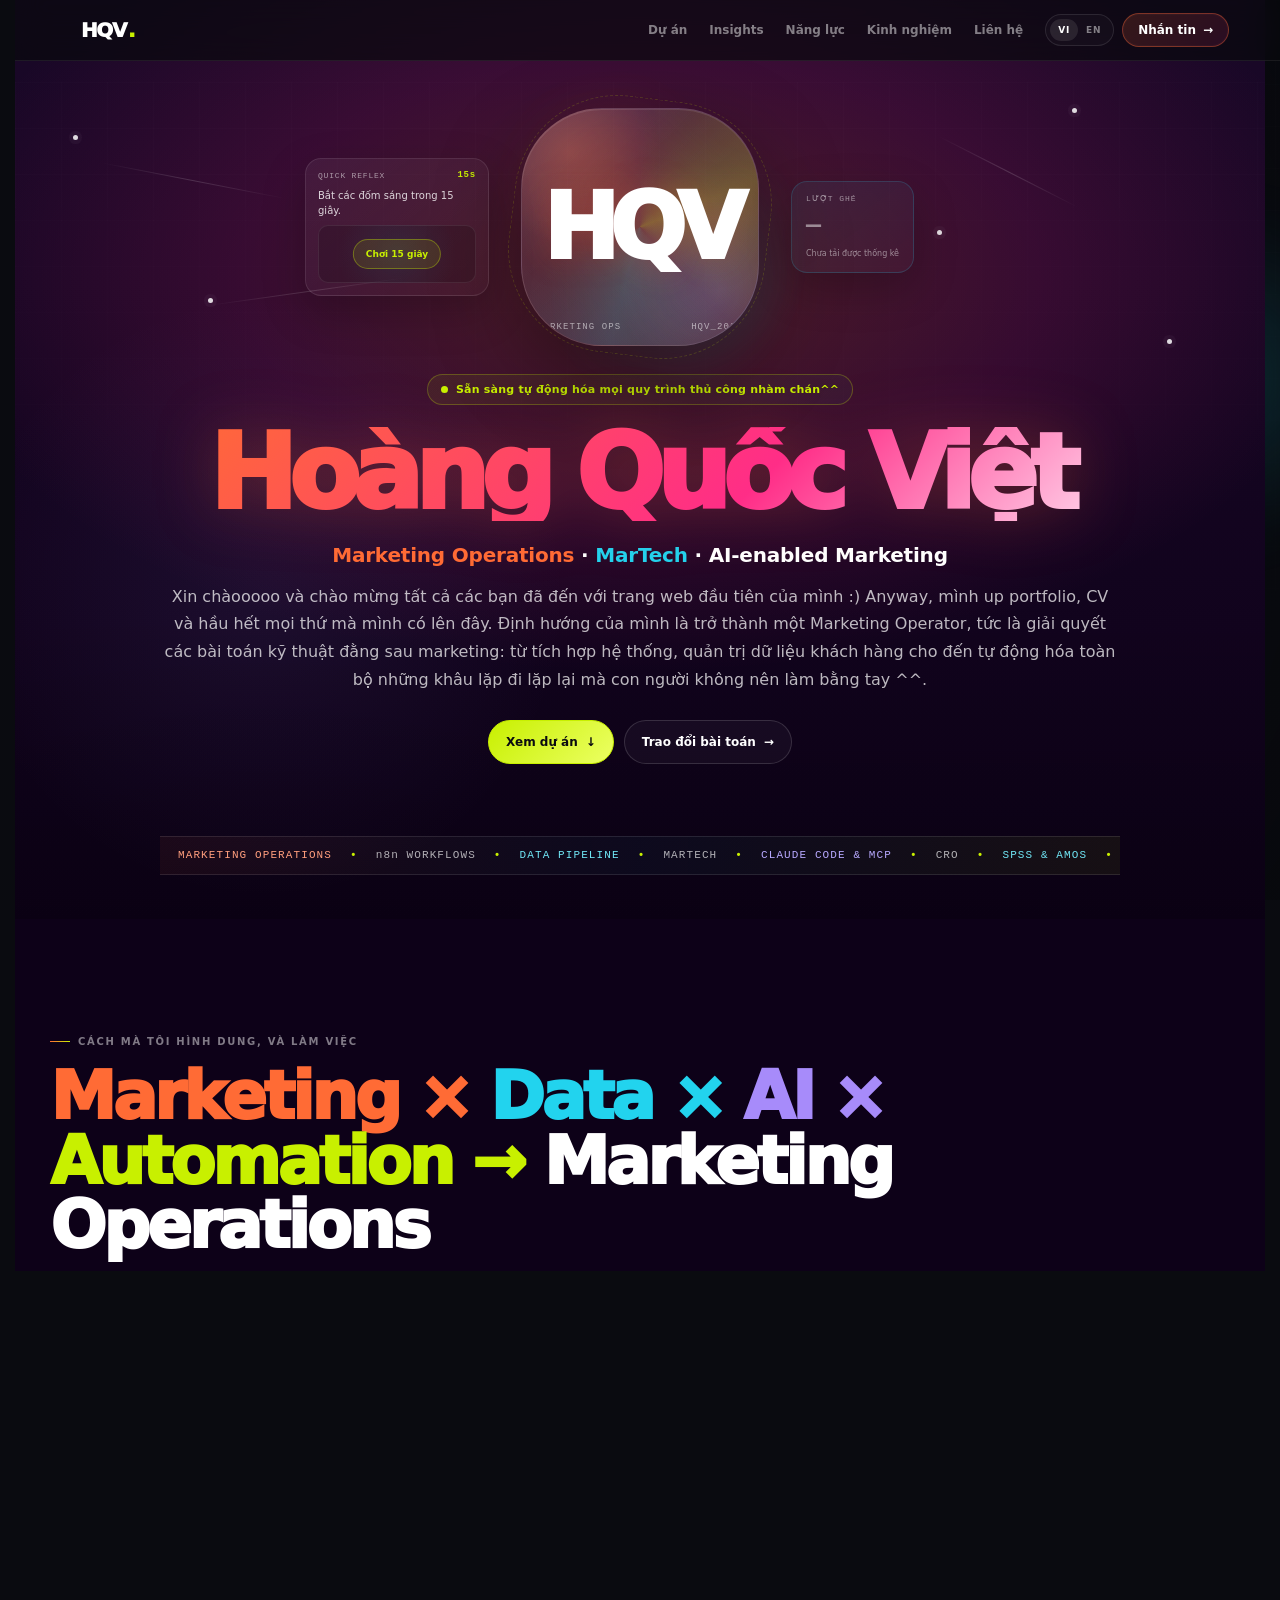
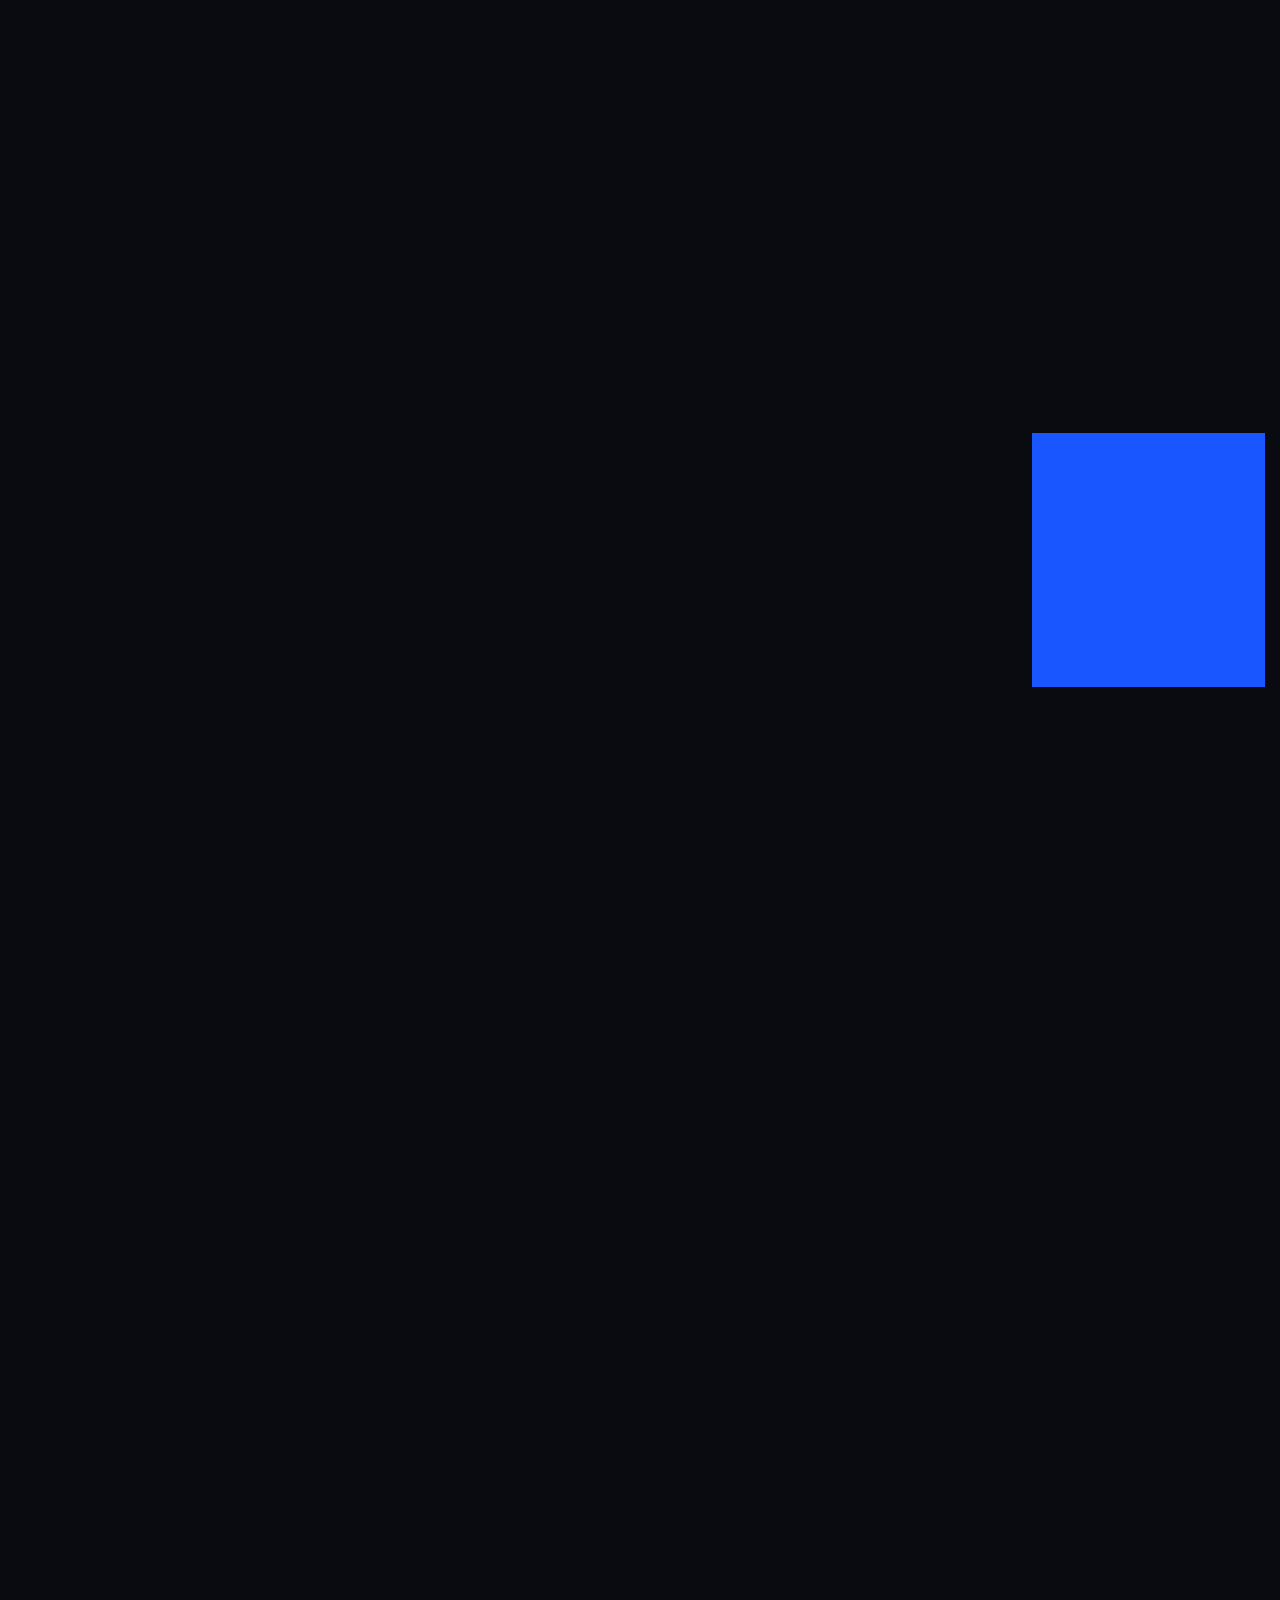
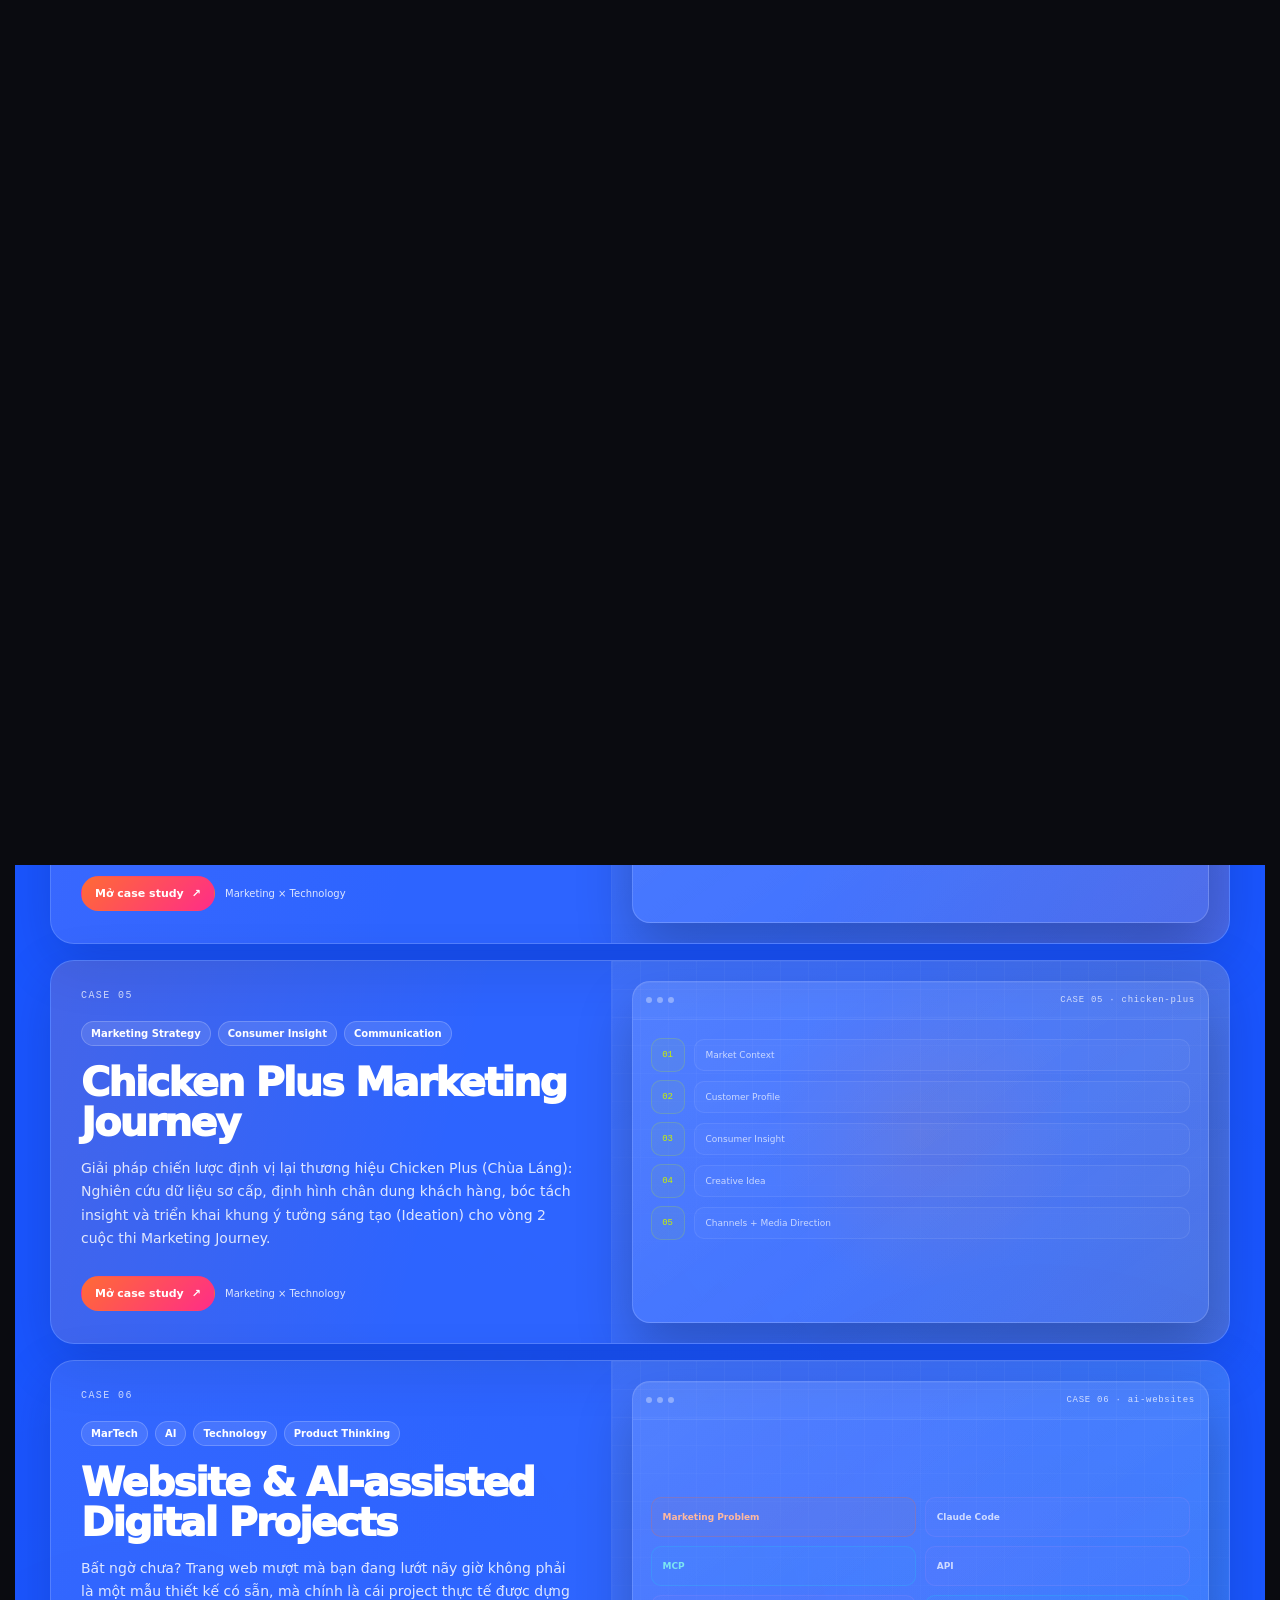
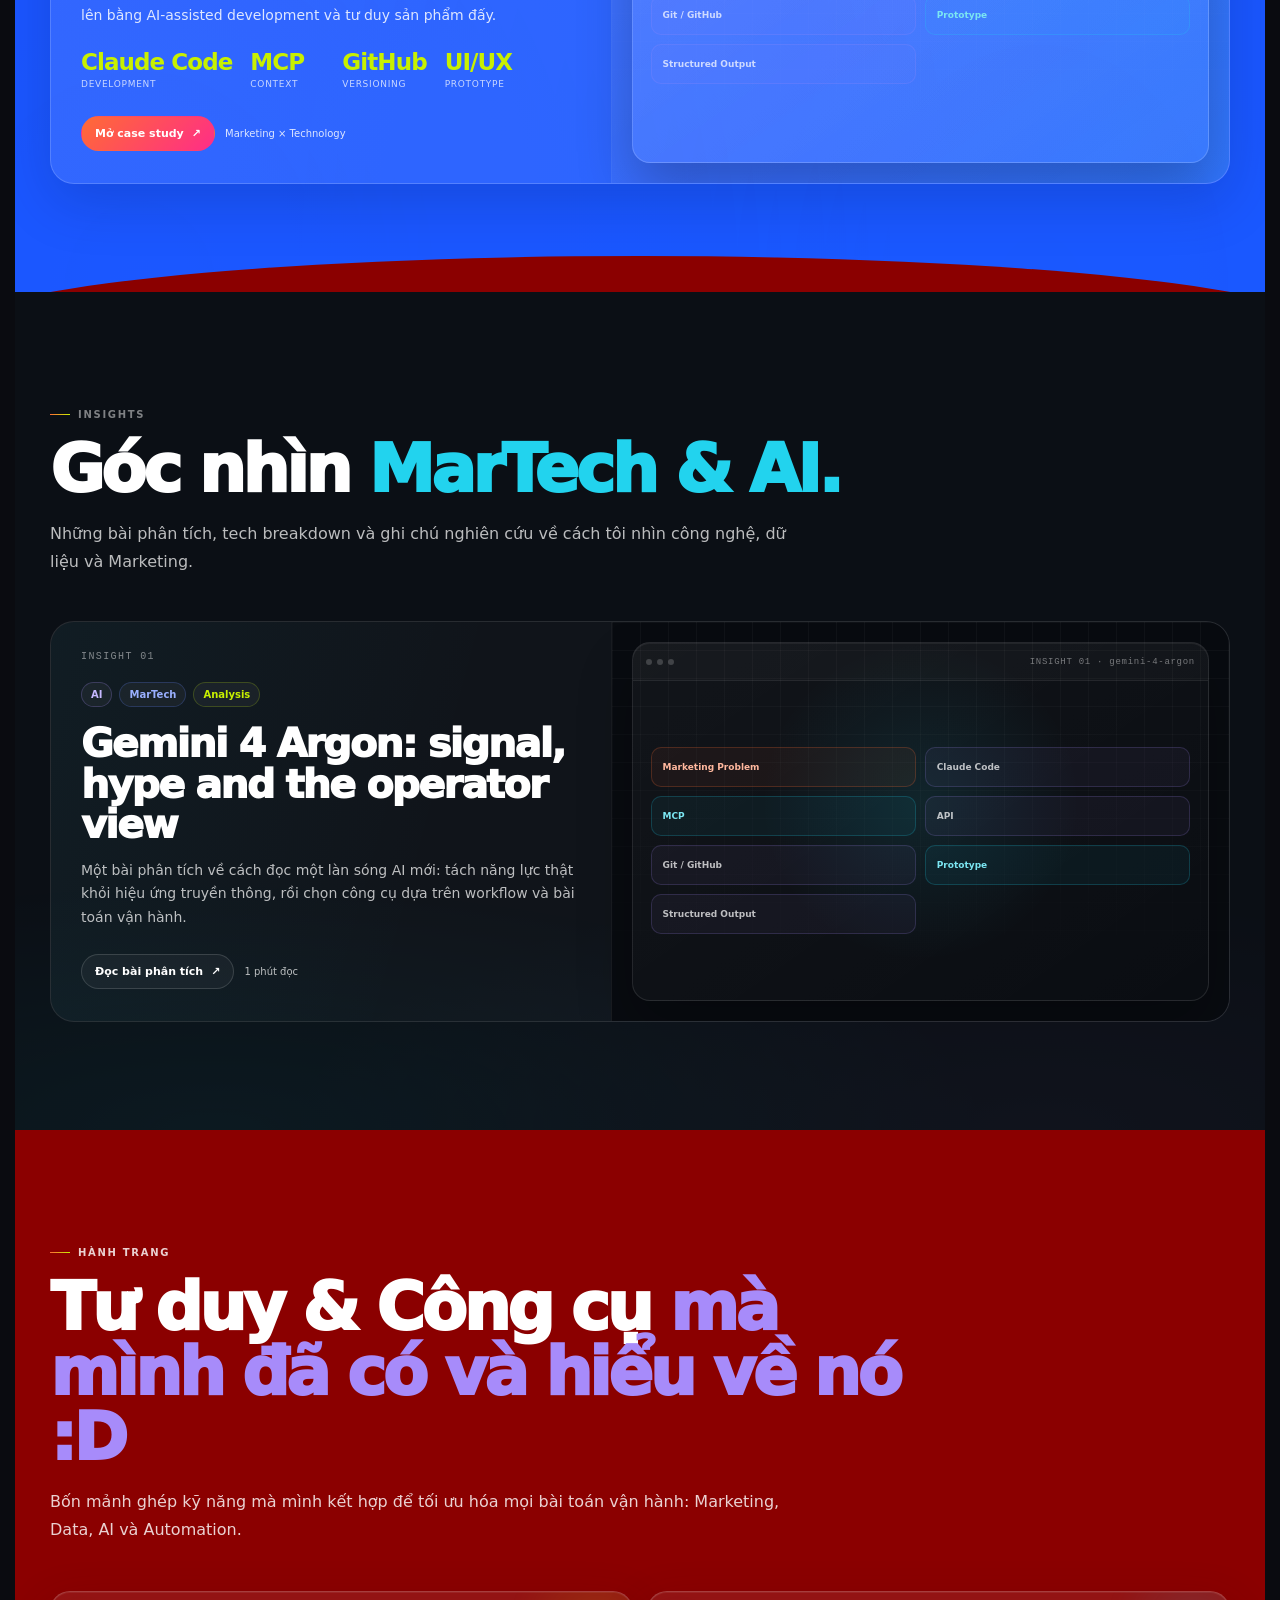
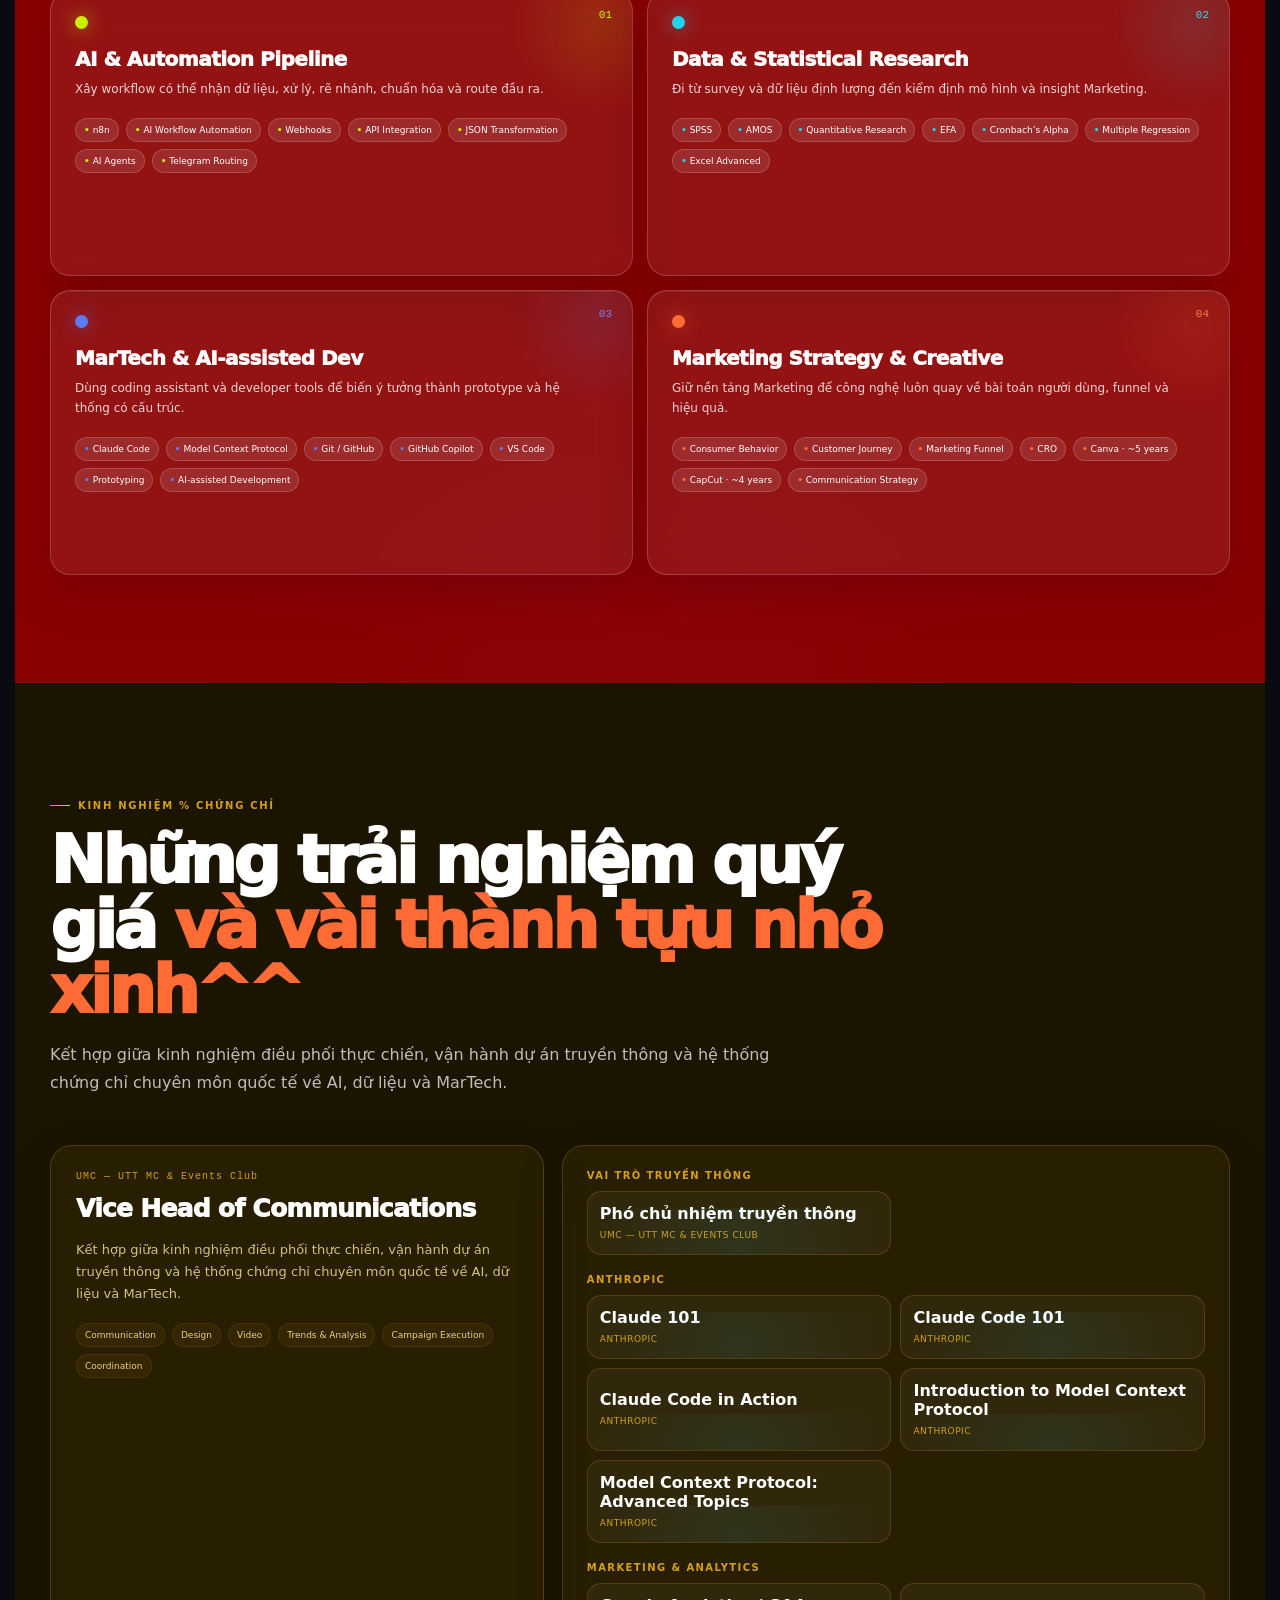
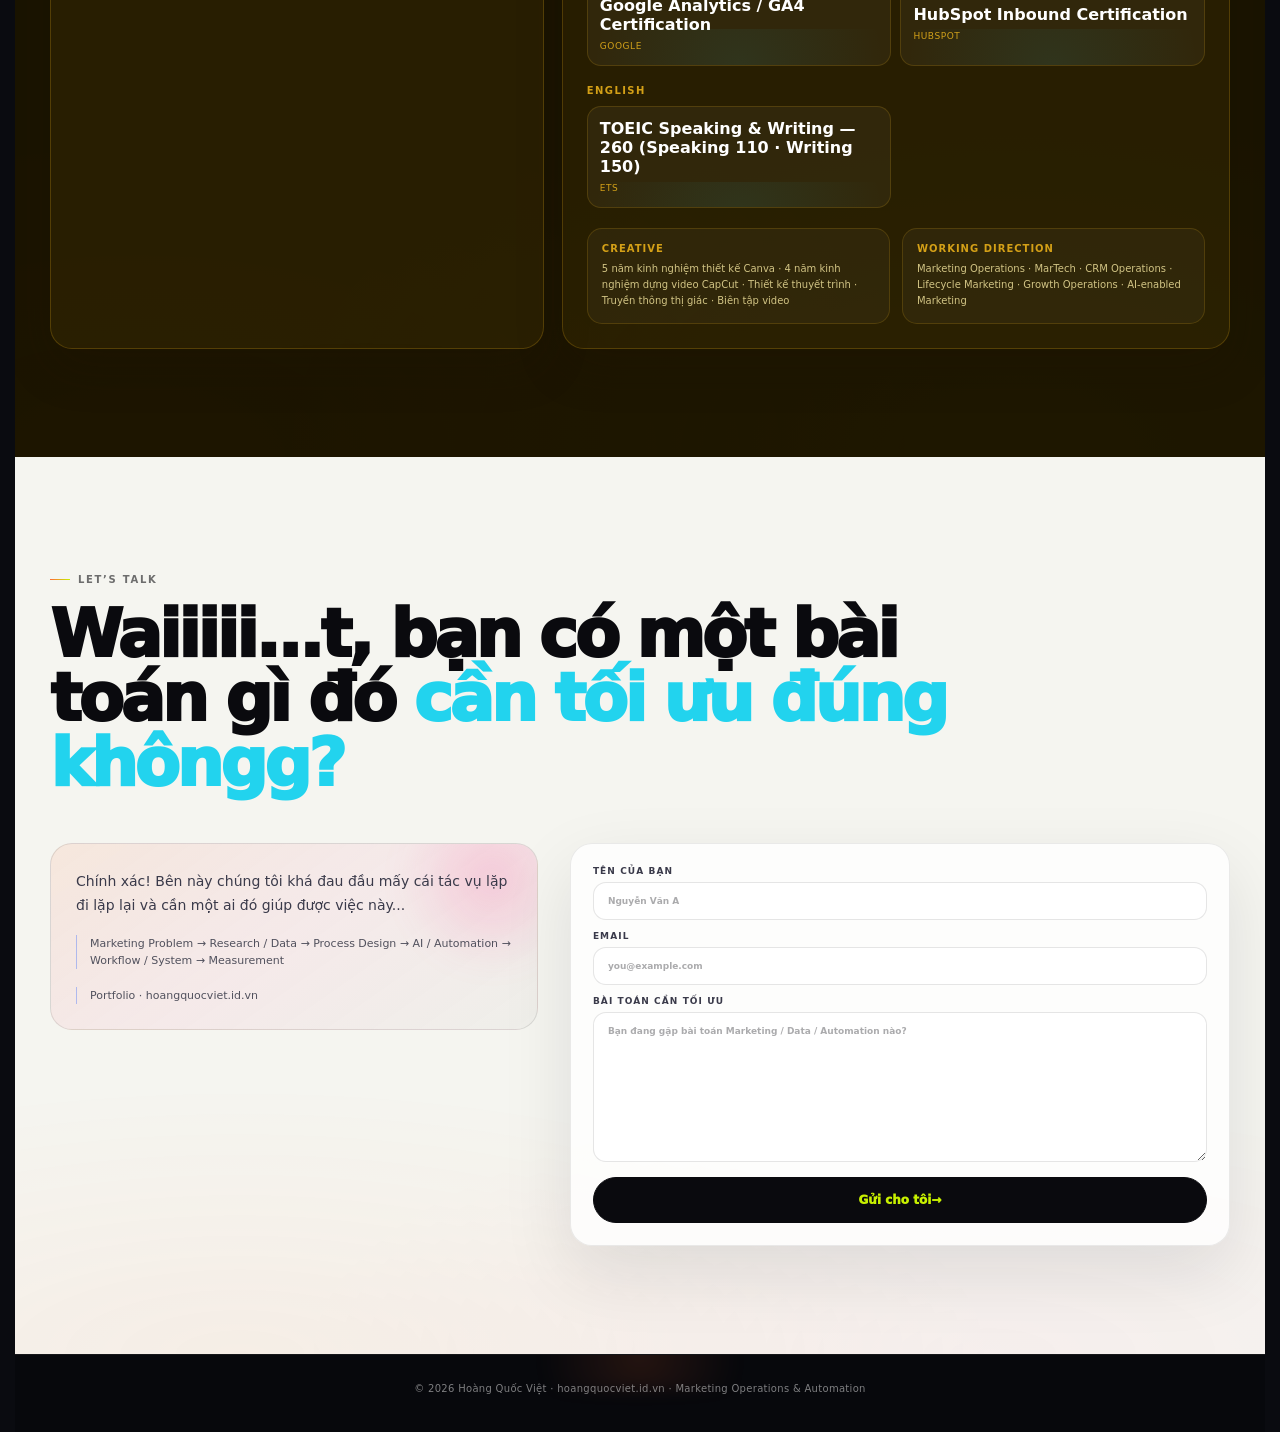
==== commit a925aca1: "Handle object-shaped project statistics Co-authored-by: Copilot <223556219+Copilot@users.noreply.git" ====
--- a/index.html
+++ b/index.html
@@ -816,7 +816,7 @@
 
 
 
-<script src="./shared.js?v=20261020-editable-certificate-groups-7"></script>
+<script src="./shared.js?v=20261020-project-stats-normalization-1"></script>
 <script src="./site.js?v=20261020-visits-minigame-1"></script>
 
 
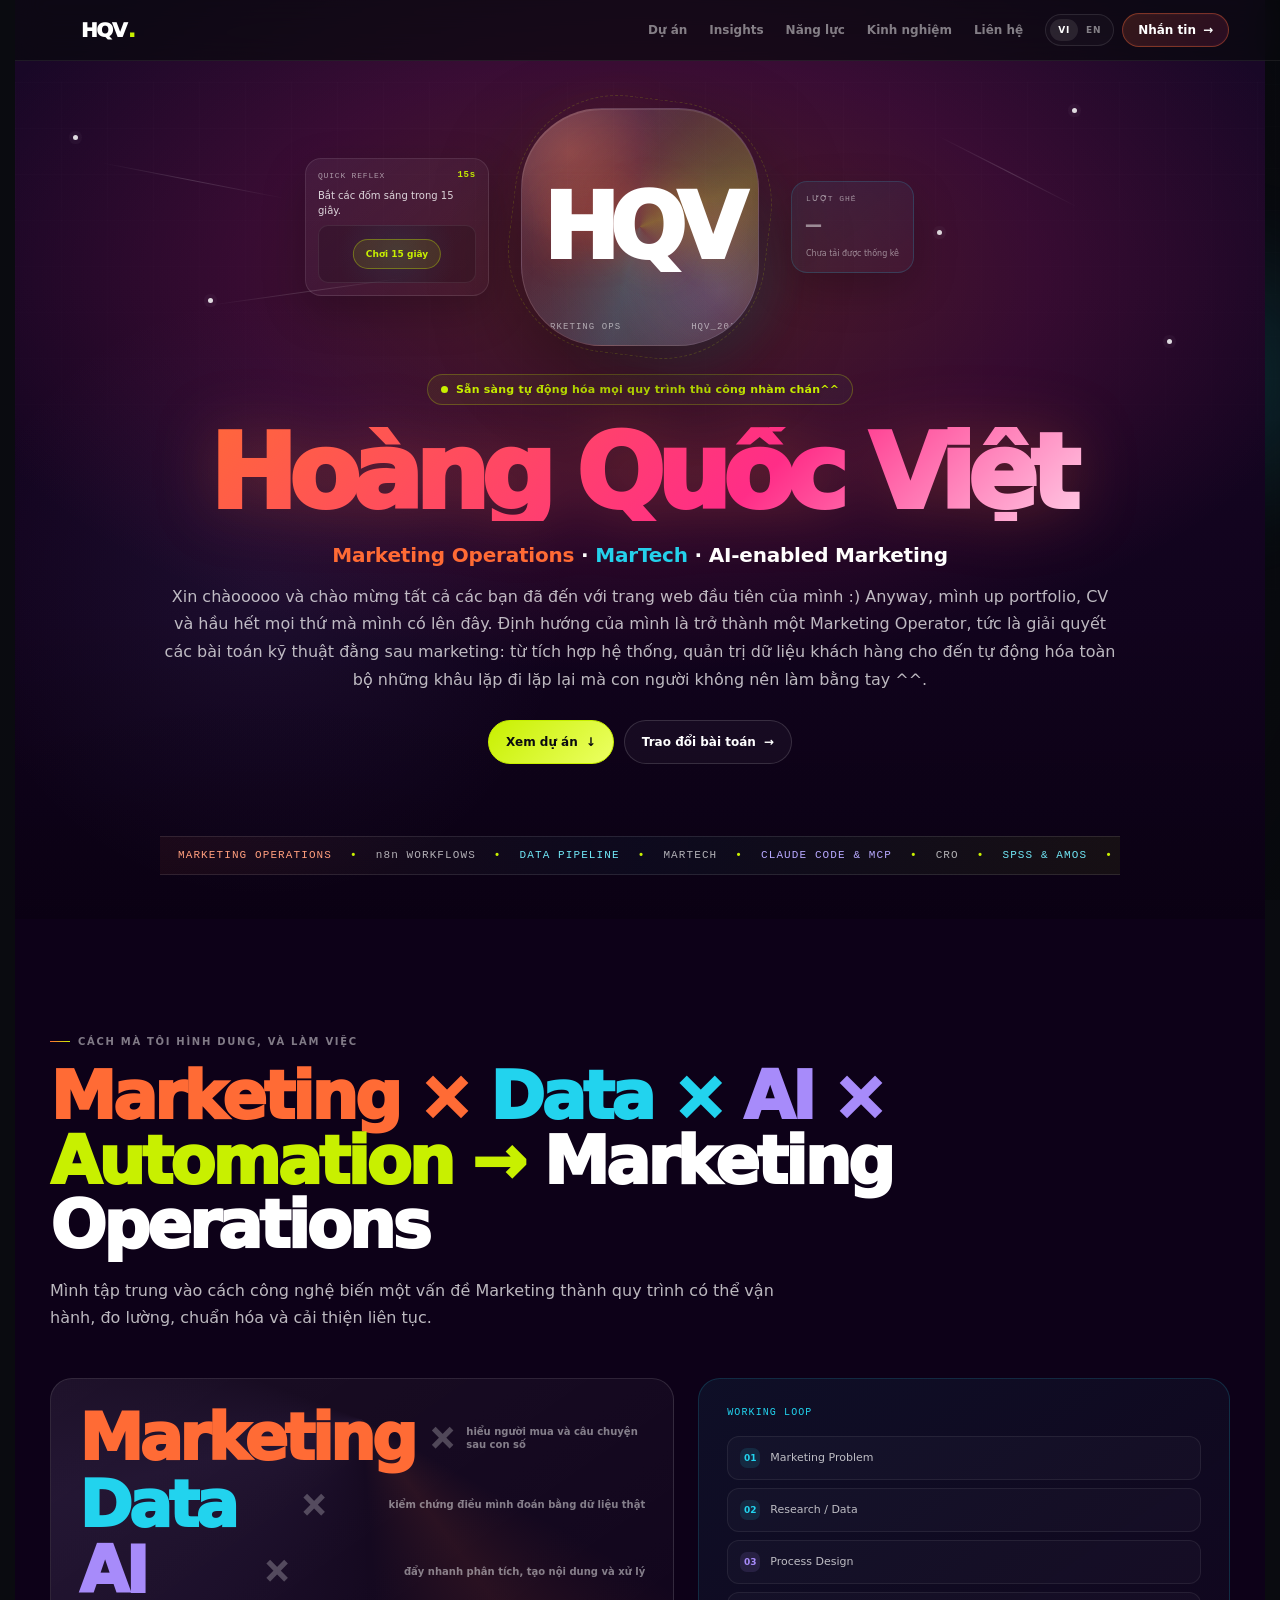
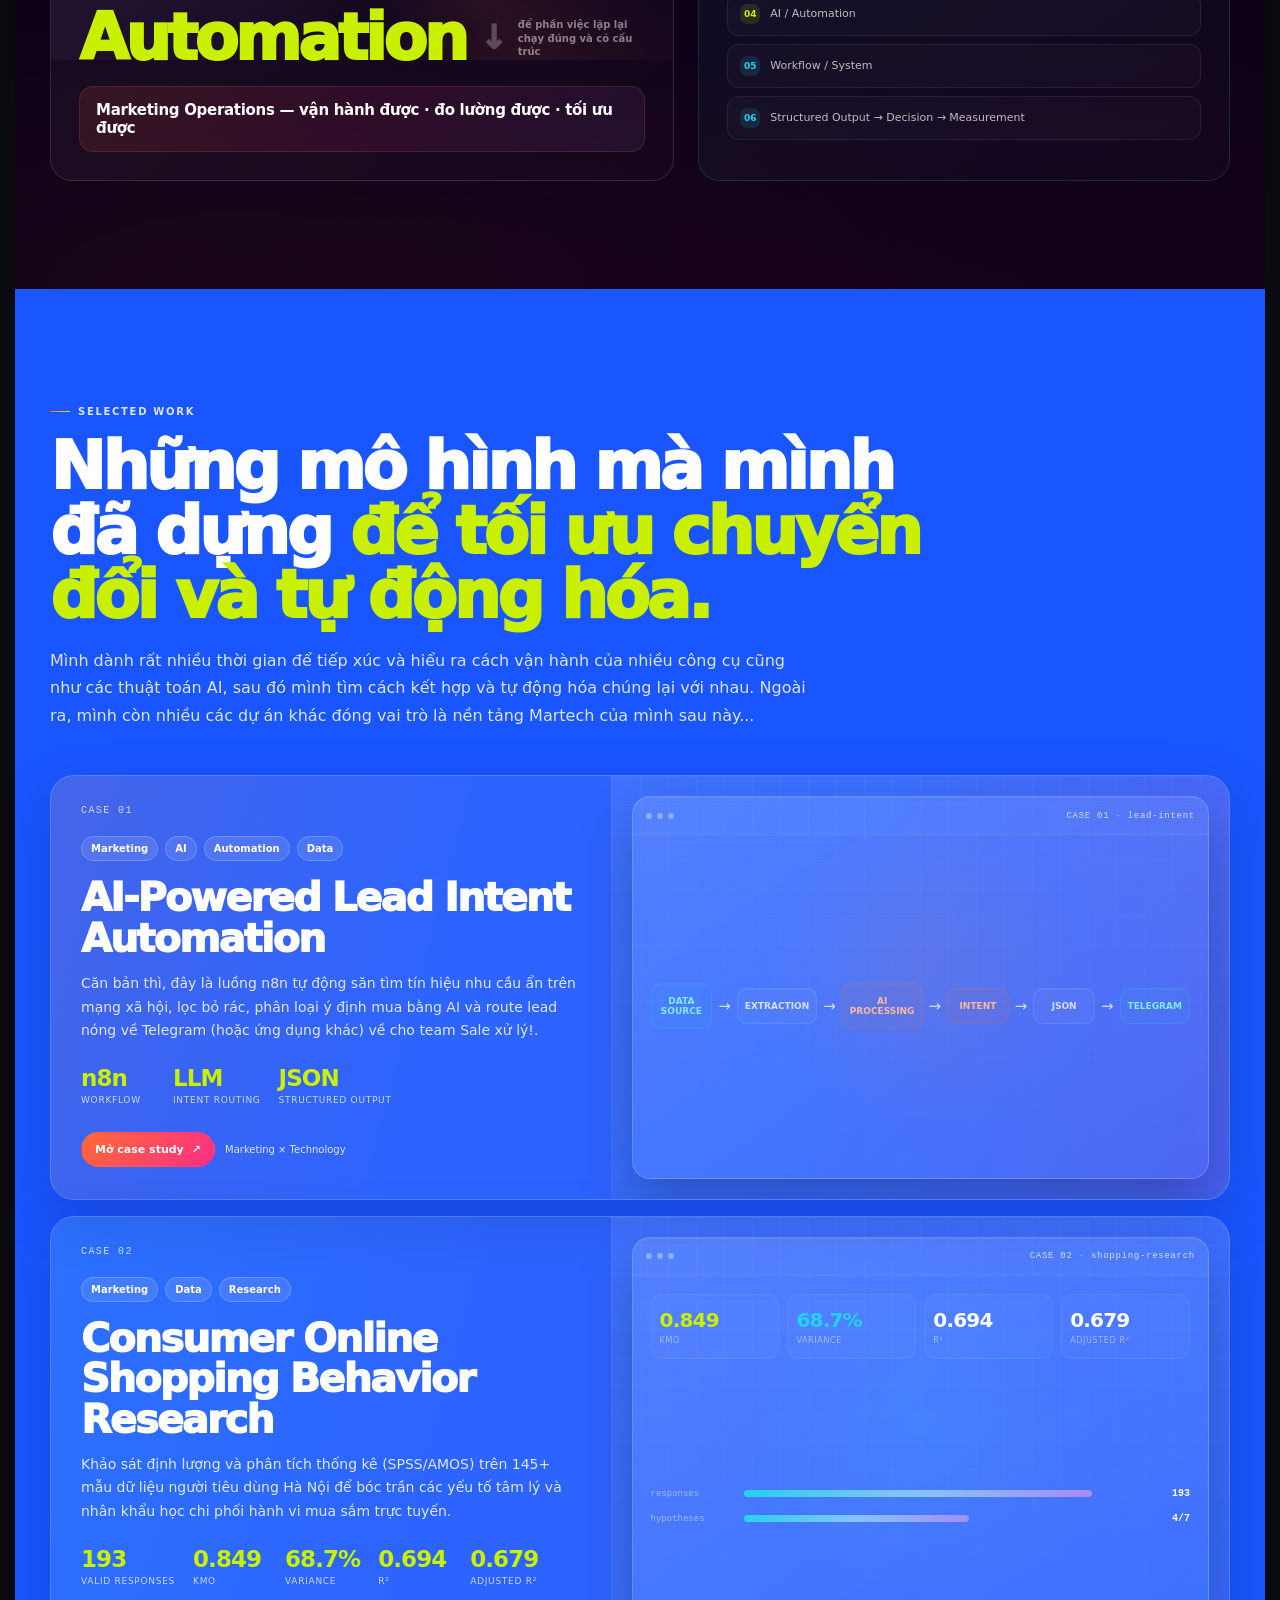
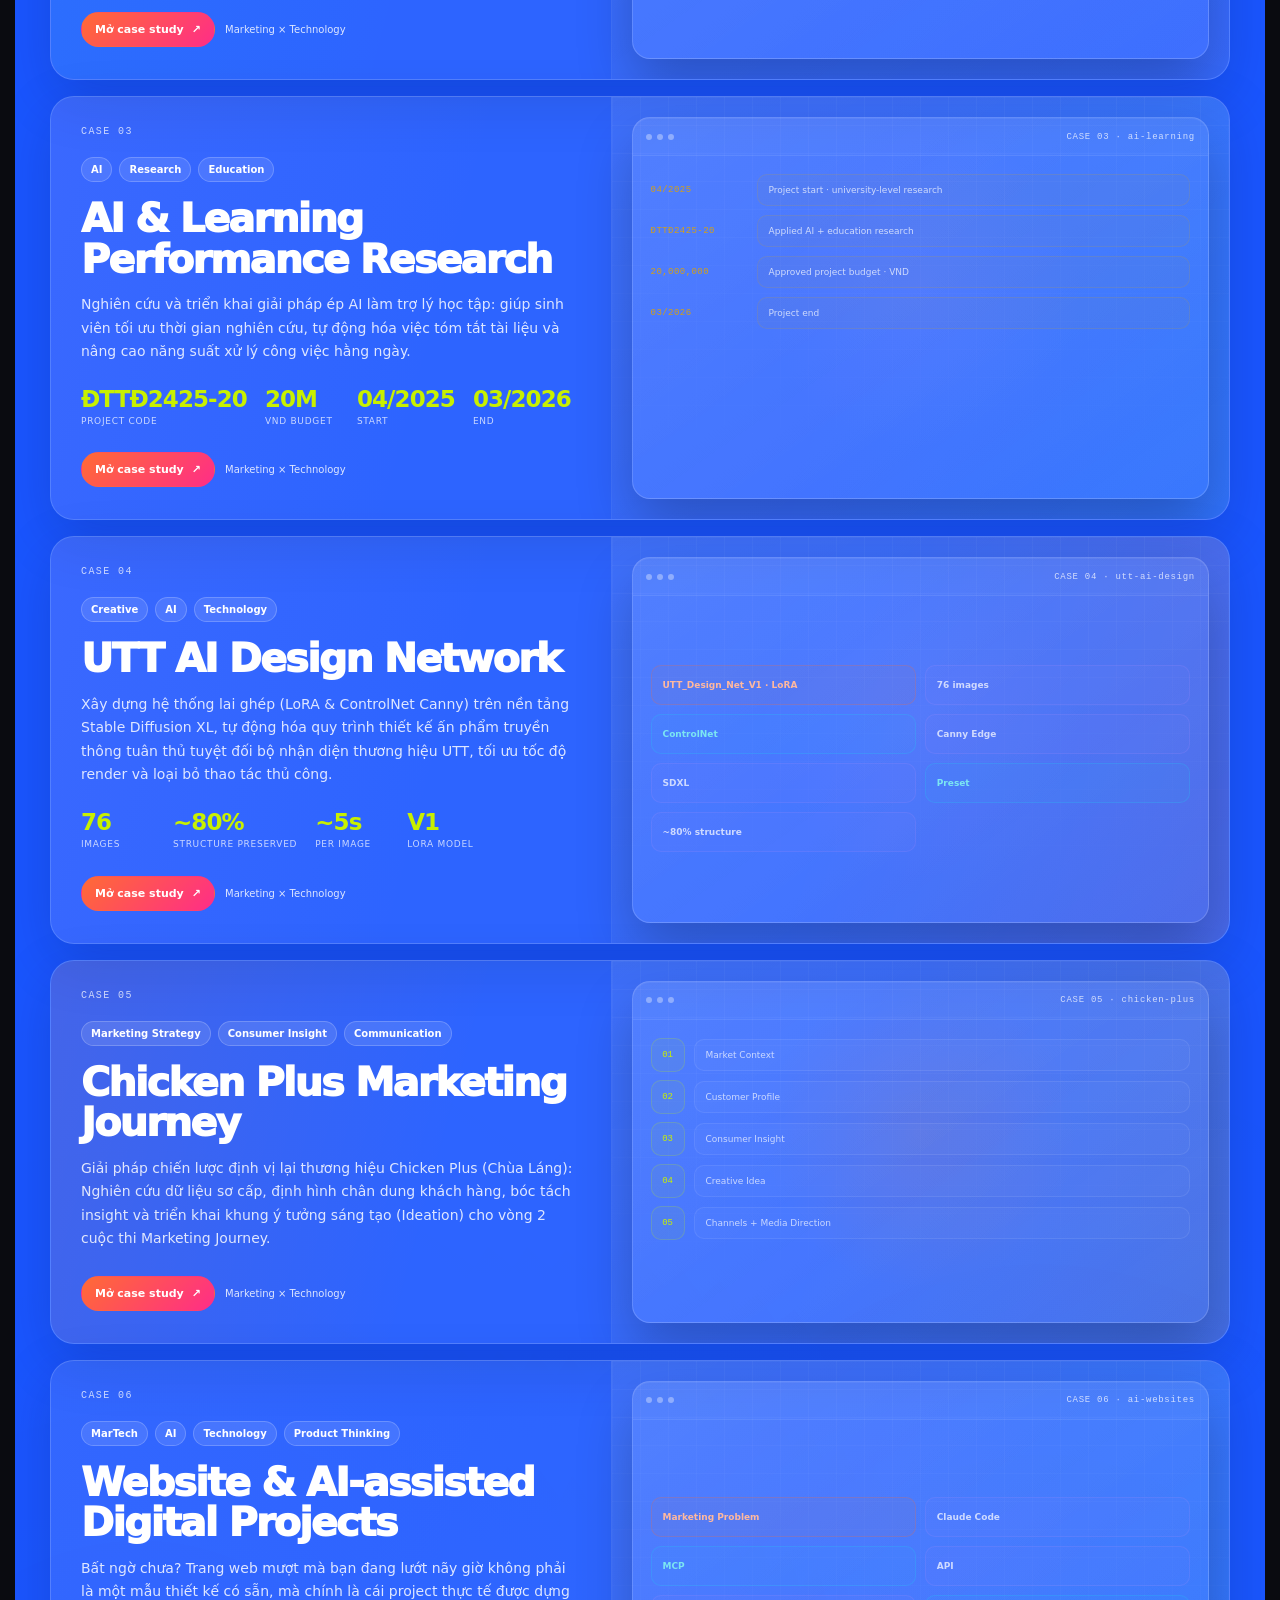
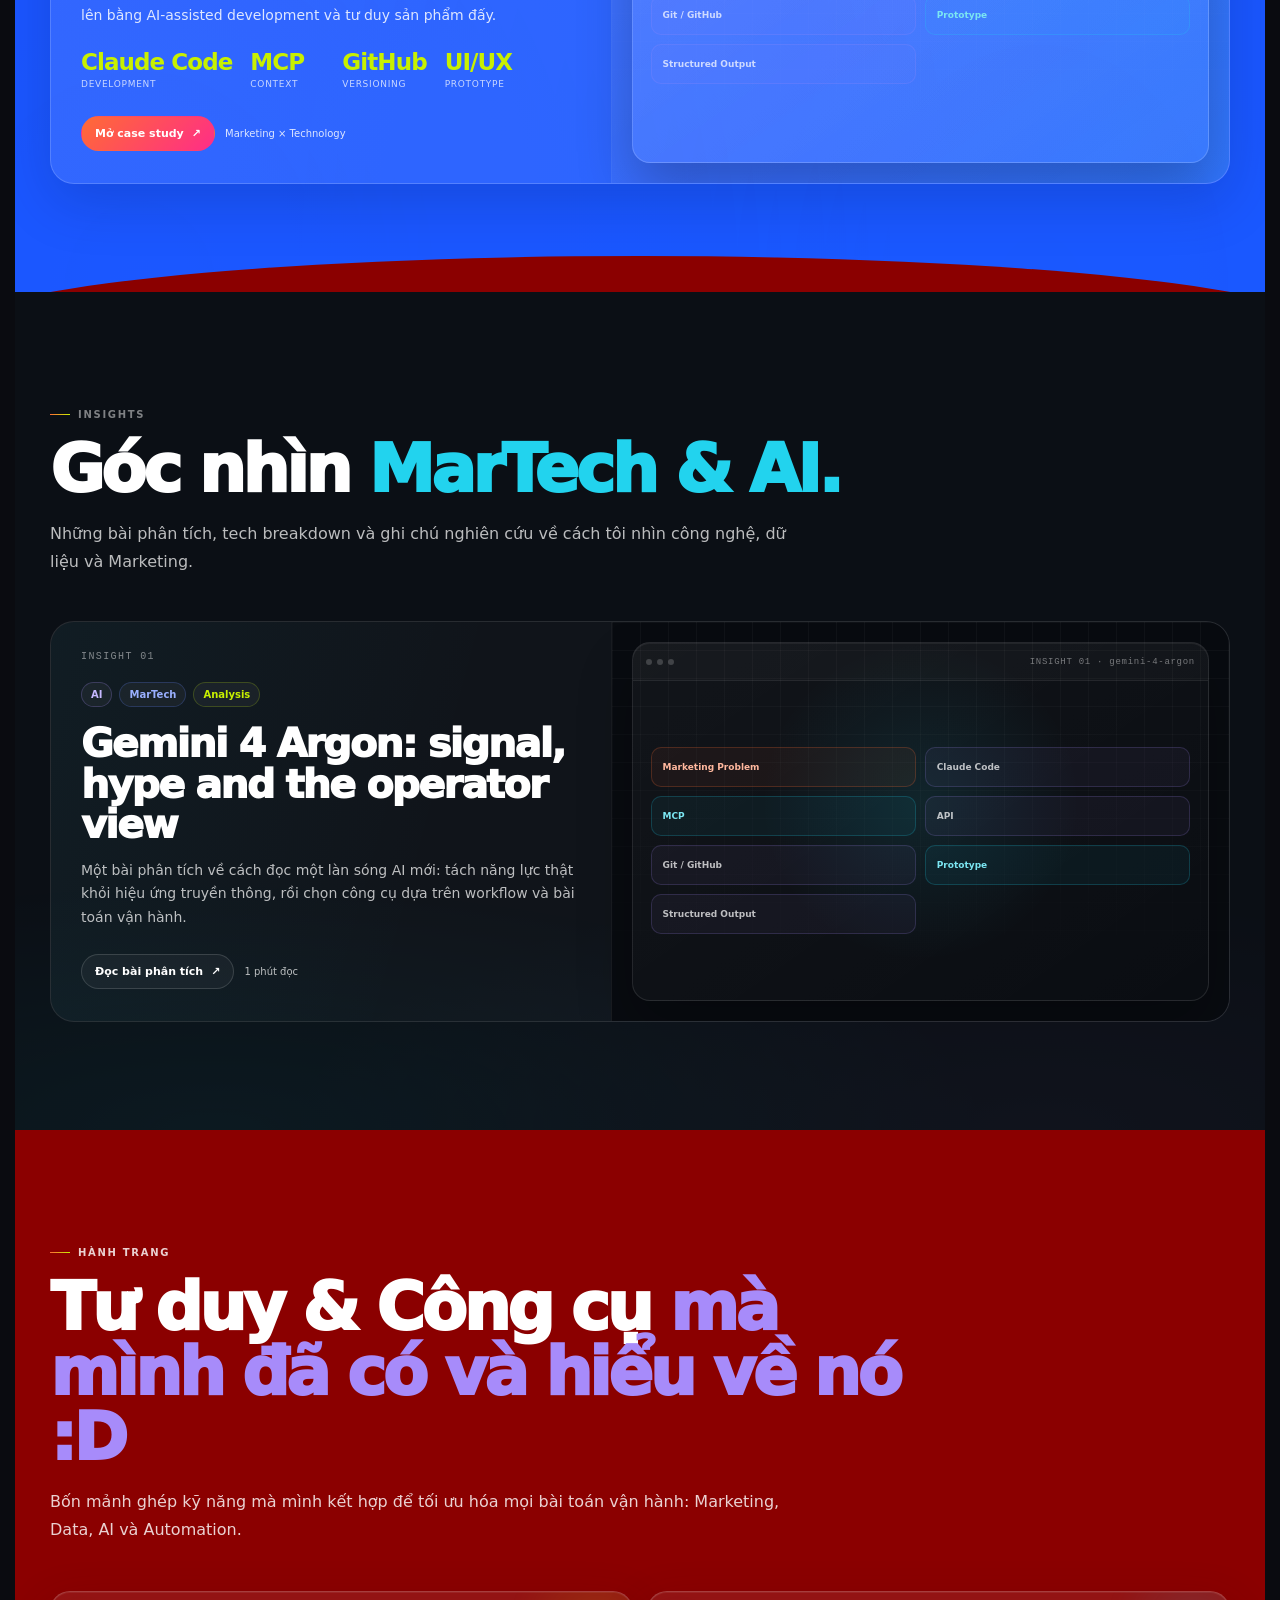
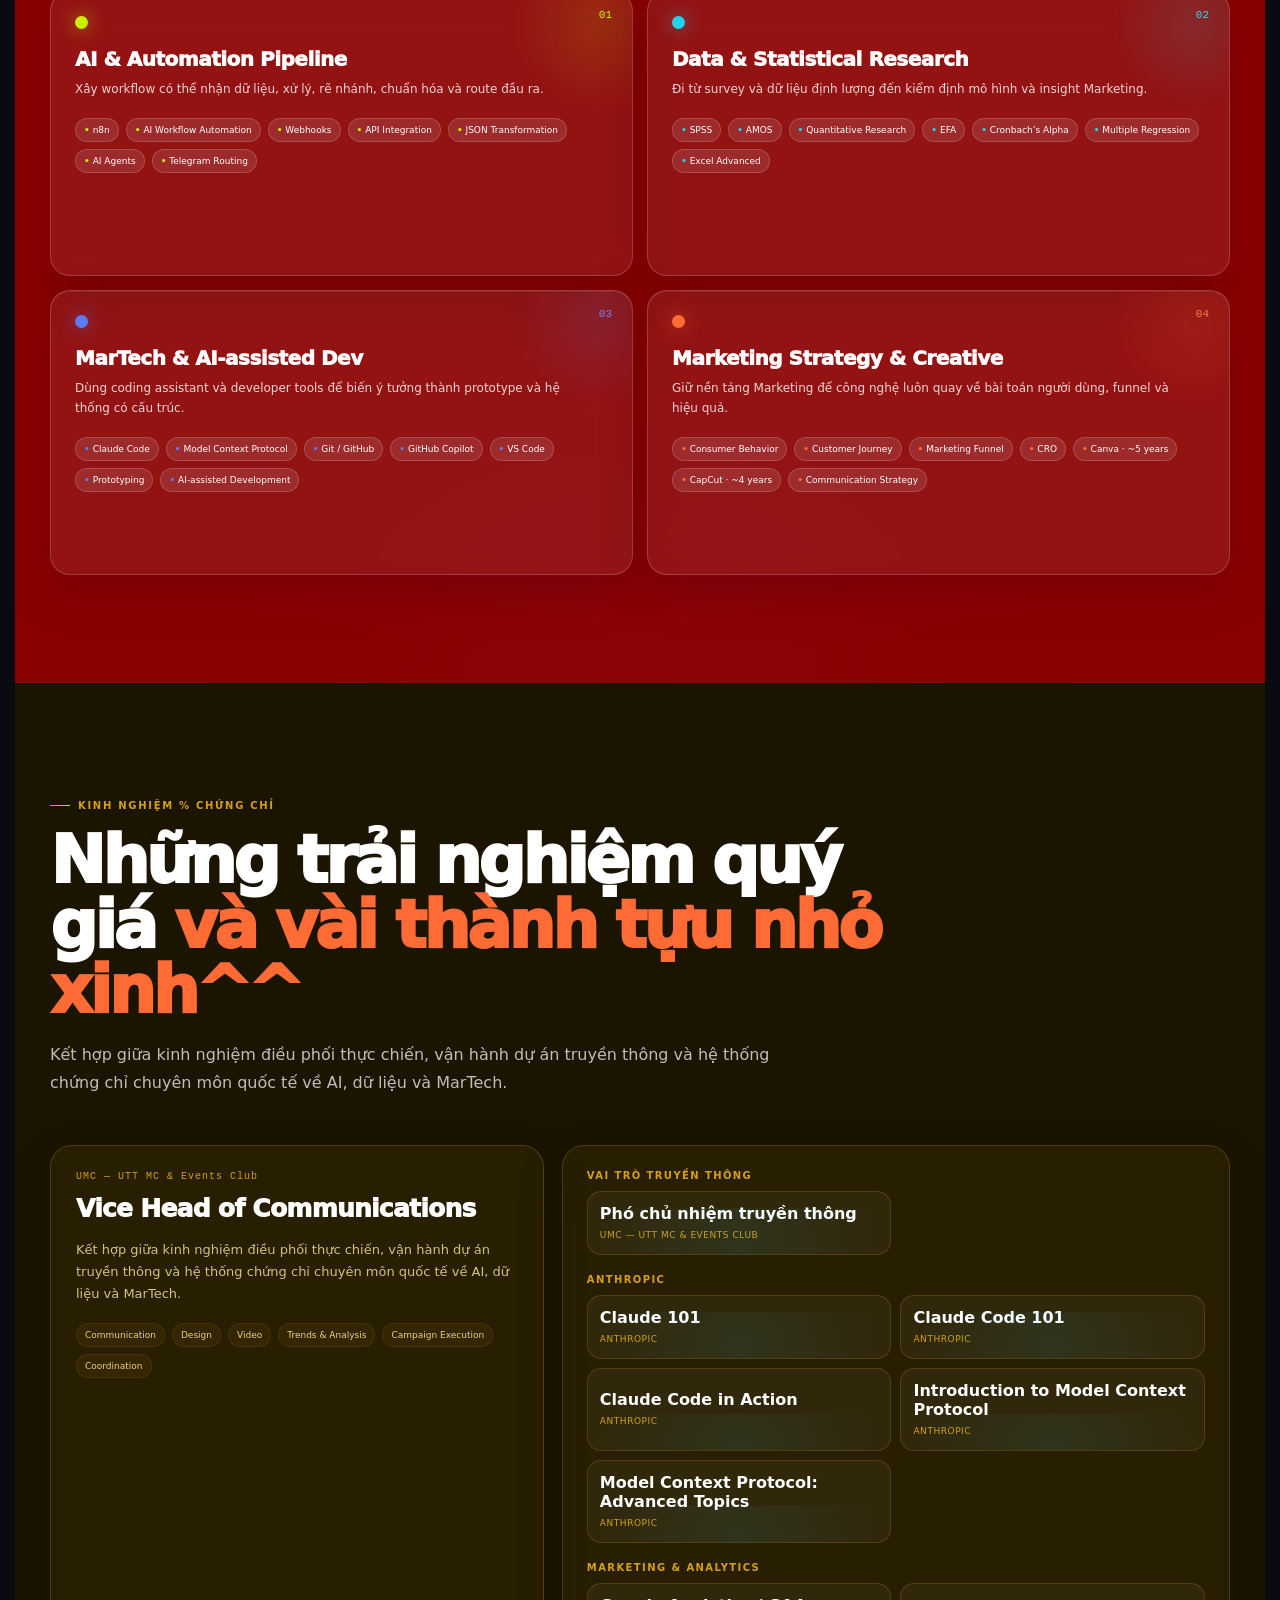
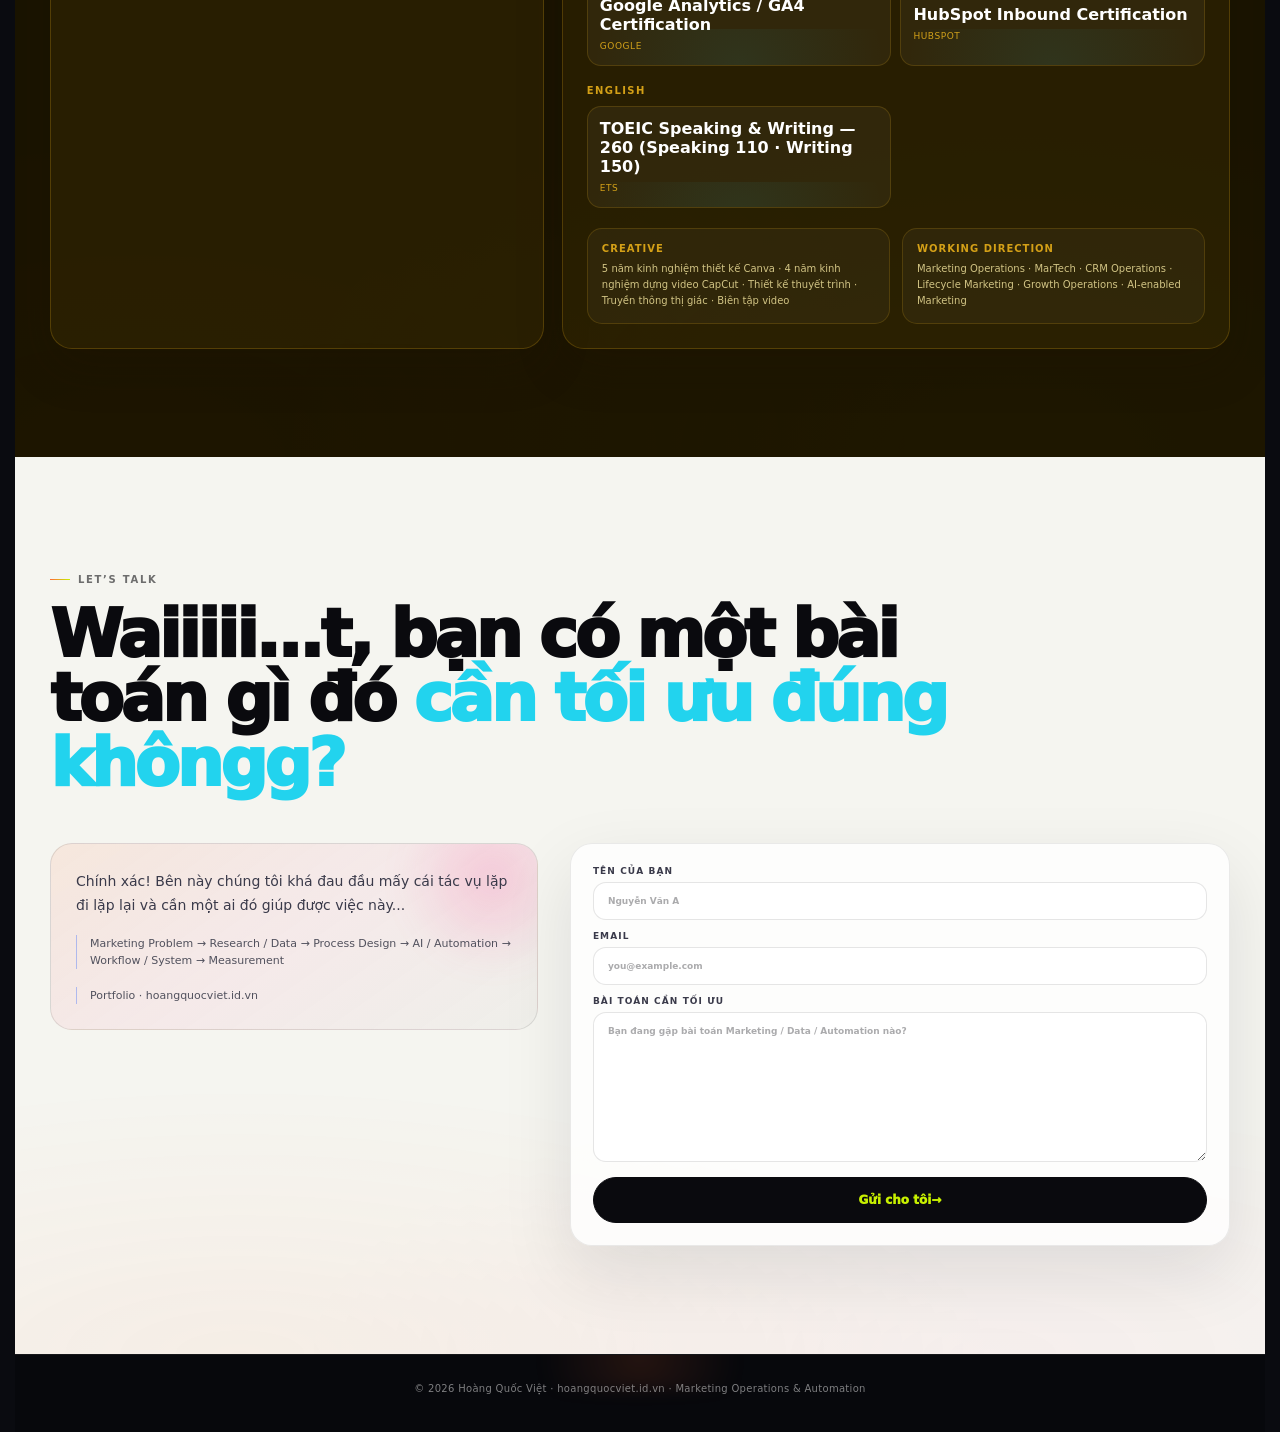
==== commit 4d8ba25e: "Add tables and charts to case study editor Co-authored-by: Copilot <223556219+Copilot@users.noreply." ====
--- a/index.html
+++ b/index.html
@@ -624,6 +624,7 @@
 @keyframes hqvDragonFlight{0%{transform:translate(-18vw,-7vh) rotate(-18deg) scale(.72)}13%{transform:translate(-11vw,2vh) rotate(9deg) scale(.82)}27%{transform:translate(10vw,43vh) rotate(38deg) scale(.94)}41%{transform:translate(34vw,77vh) rotate(72deg) scale(.88)}55%{transform:translate(51vw,78vh) rotate(119deg) scale(1.04)}69%{transform:translate(67vw,42vh) rotate(161deg) scale(.96)}83%{transform:translate(88vw,4vh) rotate(206deg) scale(1.02)}100%{transform:translate(118vw,-20vh) rotate(262deg) scale(.76)}}
 @keyframes hqvPhoenixFlight{0%{transform:translate(-5vw,73vh) rotate(-12deg) scale(.76)}17%{transform:translate(5vw,82vh) rotate(8deg) scale(.82)}34%{transform:translate(25vw,80vh) rotate(-13deg) scale(.94)}51%{transform:translate(43vw,76vh) rotate(10deg) scale(.88)}68%{transform:translate(63vw,57vh) rotate(-9deg) scale(1)}84%{transform:translate(83vw,5vh) rotate(12deg) scale(.9)}100%{transform:translate(112vw,-43vh) rotate(2deg) scale(.7)}}
 @keyframes dragonWingBeat{0%,100%{transform:rotate(7deg) scaleY(.84)}50%{transform:rotate(-13deg) scaleY(1.08)}}@keyframes phoenixWingBeat{0%{transform:rotate(14deg) scaleY(.82)}100%{transform:rotate(-15deg) scaleY(1.08)}}@keyframes dragonBreath{from{opacity:.62;transform:scale(.75)}to{opacity:1;transform:scale(1.12)}}@keyframes phoenixFire{from{opacity:.72;transform:scale(.92) rotate(-3deg)}to{opacity:1;transform:scale(1.08) rotate(3deg)}}
+.case-richtext table,.case-table{width:100%;border-collapse:collapse;margin:18px 0;font-size:.88em;line-height:1.55}.case-richtext th,.case-richtext td,.case-table th,.case-table td{padding:10px 12px;border:1px solid rgba(255,255,255,.13);text-align:left;vertical-align:top}.case-richtext th,.case-table th{background:rgba(34,211,238,.08);color:#fff;font-weight:800}.case-richtext tr:nth-child(even) td,.case-table tr:nth-child(even) td{background:rgba(255,255,255,.025)}.case-table-wrap{max-width:100%;margin-top:22px;overflow-x:auto}.case-table{min-width:420px;margin:0}.case-table-caption{margin-top:8px;color:var(--dim);font-size:11px;line-height:1.6}.case-chart{display:grid;gap:12px;margin:24px 0;padding:16px;border:1px solid rgba(34,211,238,.14);border-radius:12px;background:rgba(34,211,238,.025)}.case-chart-row{display:grid;grid-template-columns:minmax(80px,1fr) minmax(80px,2fr) auto;align-items:center;gap:10px}.case-chart-label{color:rgba(255,255,255,.72);font-size:11px;overflow-wrap:anywhere}.case-chart-track{height:9px;border-radius:999px;background:rgba(255,255,255,.08);overflow:hidden}.case-chart-bar{display:block;width:var(--chart-value);height:100%;border-radius:inherit;background:linear-gradient(90deg,var(--cyan),#a78bfa)}.case-chart-value{color:#fff;font:10px ui-monospace,SFMono-Regular,Menlo,monospace}
 @media(max-width:600px){.contact-success-panel{padding:28px 20px}.contact-success-panel h2{font-size:25px}.contact-celebration-dragon{width:min(300px,76vw)}.contact-celebration-phoenix{width:min(220px,57vw)}}@media(prefers-reduced-motion:reduce){.contact-celebration-dragon,.contact-celebration-phoenix{animation:none;opacity:.35;left:50%;top:50%;transform:translate(-50%,-50%) rotate(-12deg)}.contact-celebration-phoenix{top:58%;left:70%;transform:translate(-50%,-50%)}}
 </style>
 <noscript><style>.reveal{opacity:1!important;transform:none!important;transition:none!important}</style></noscript>
@@ -816,7 +817,7 @@
 
 
 
-<script src="./shared.js?v=20261020-project-stats-normalization-1"></script>
+<script src="./shared.js?v=20261020-rich-tables-charts-2"></script>
 <script src="./site.js?v=20261020-visits-minigame-1"></script>
 
 
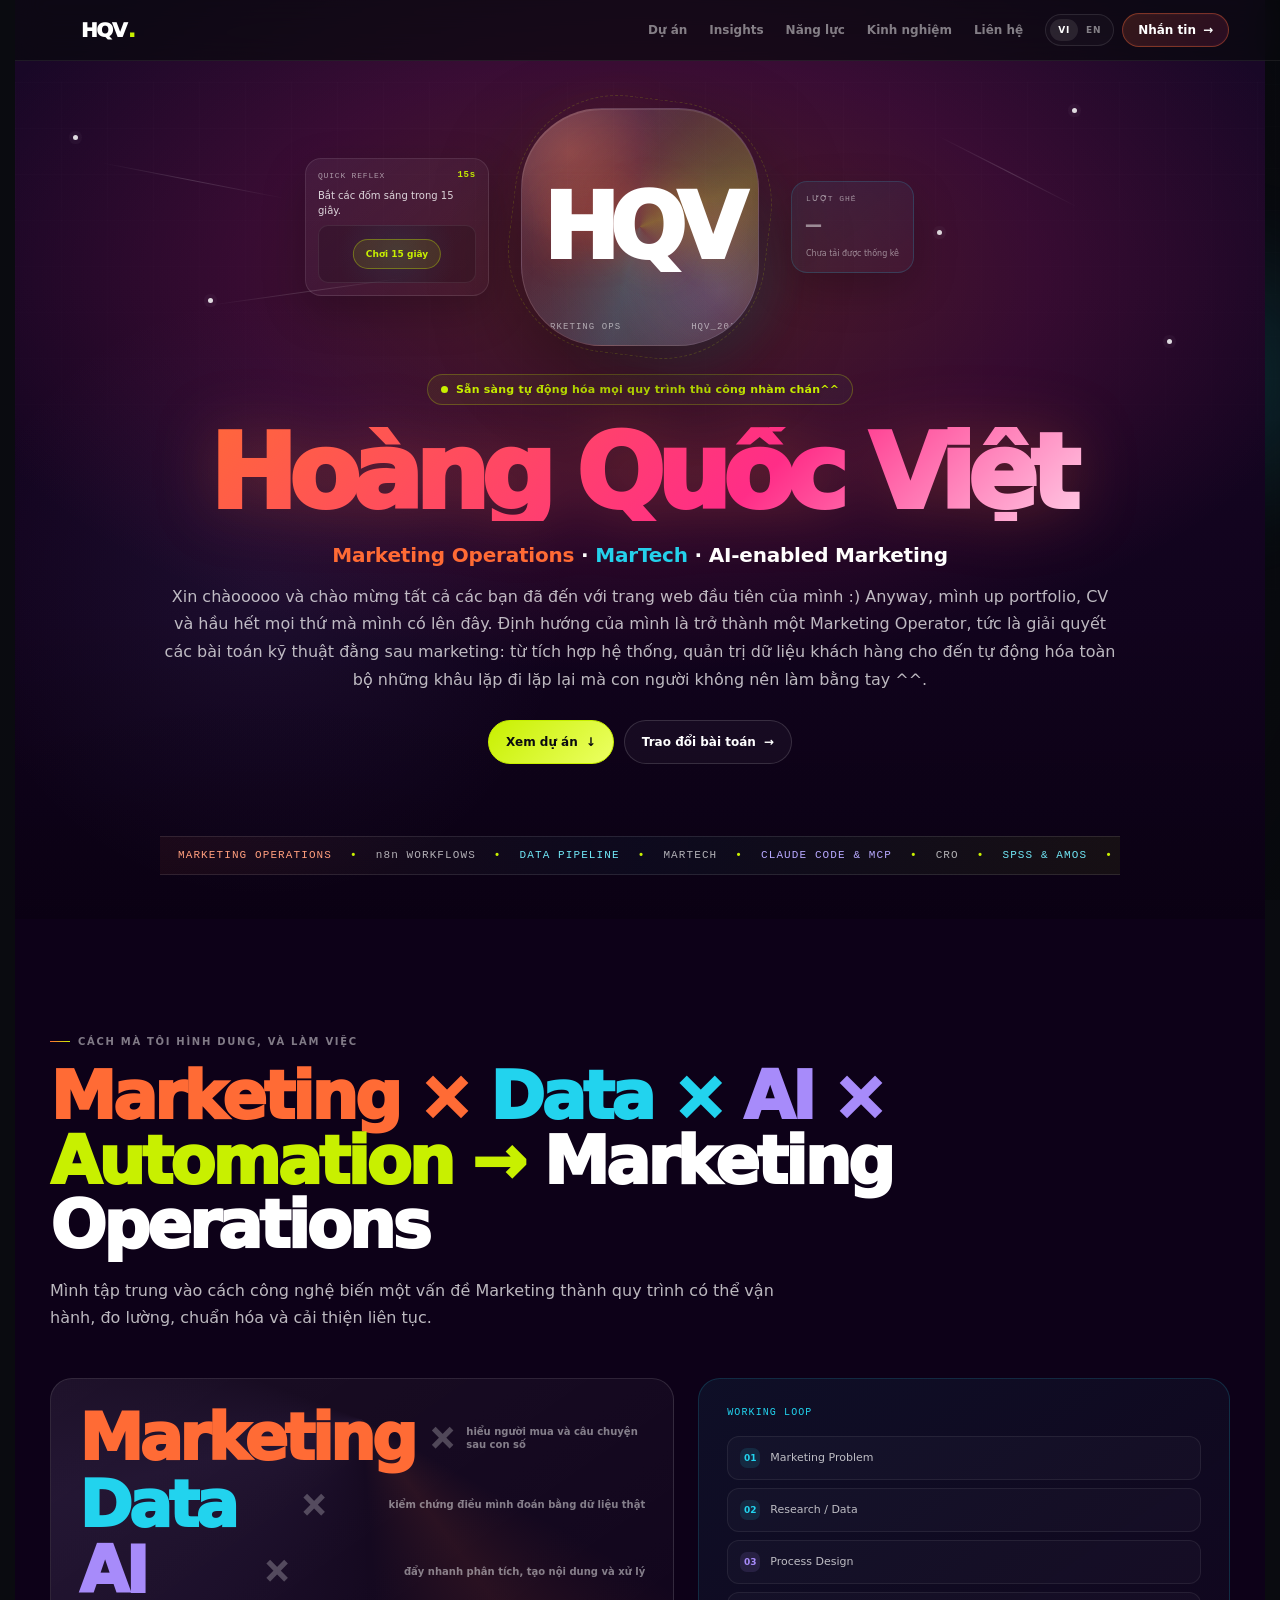
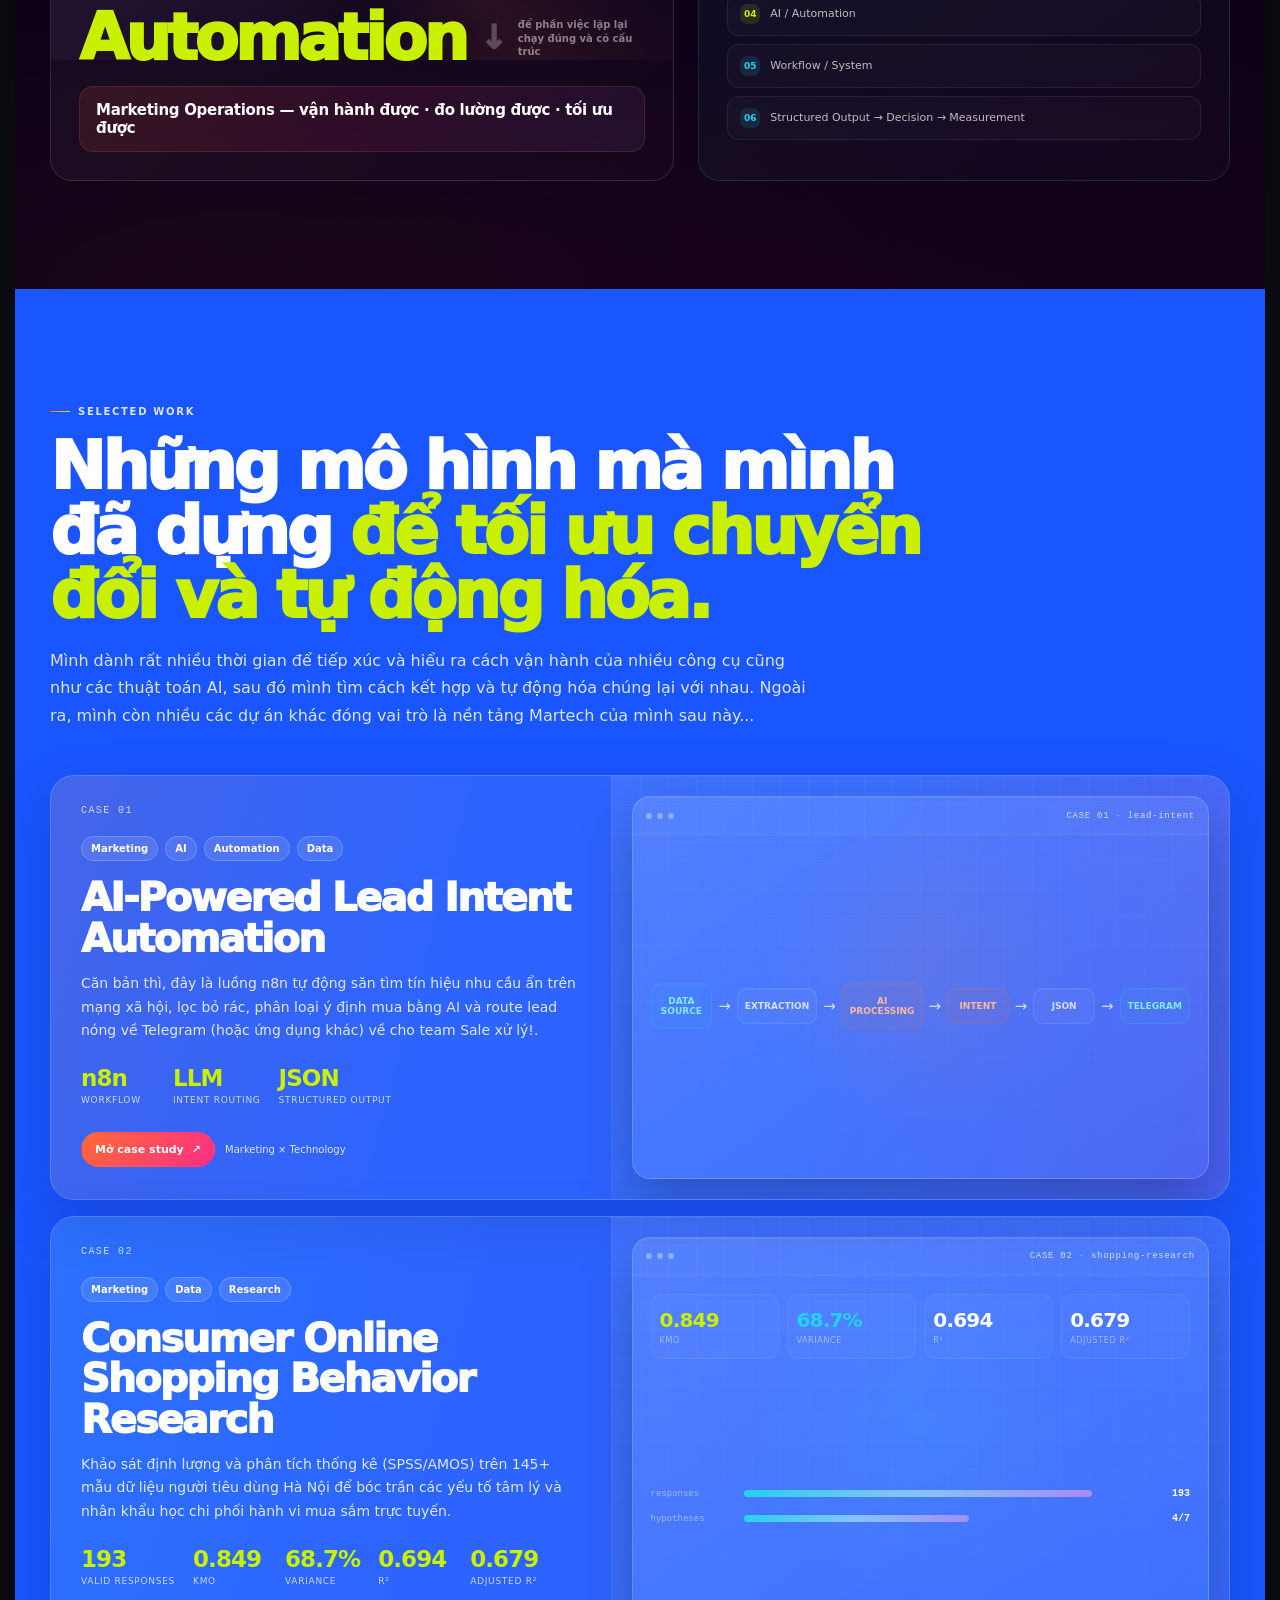
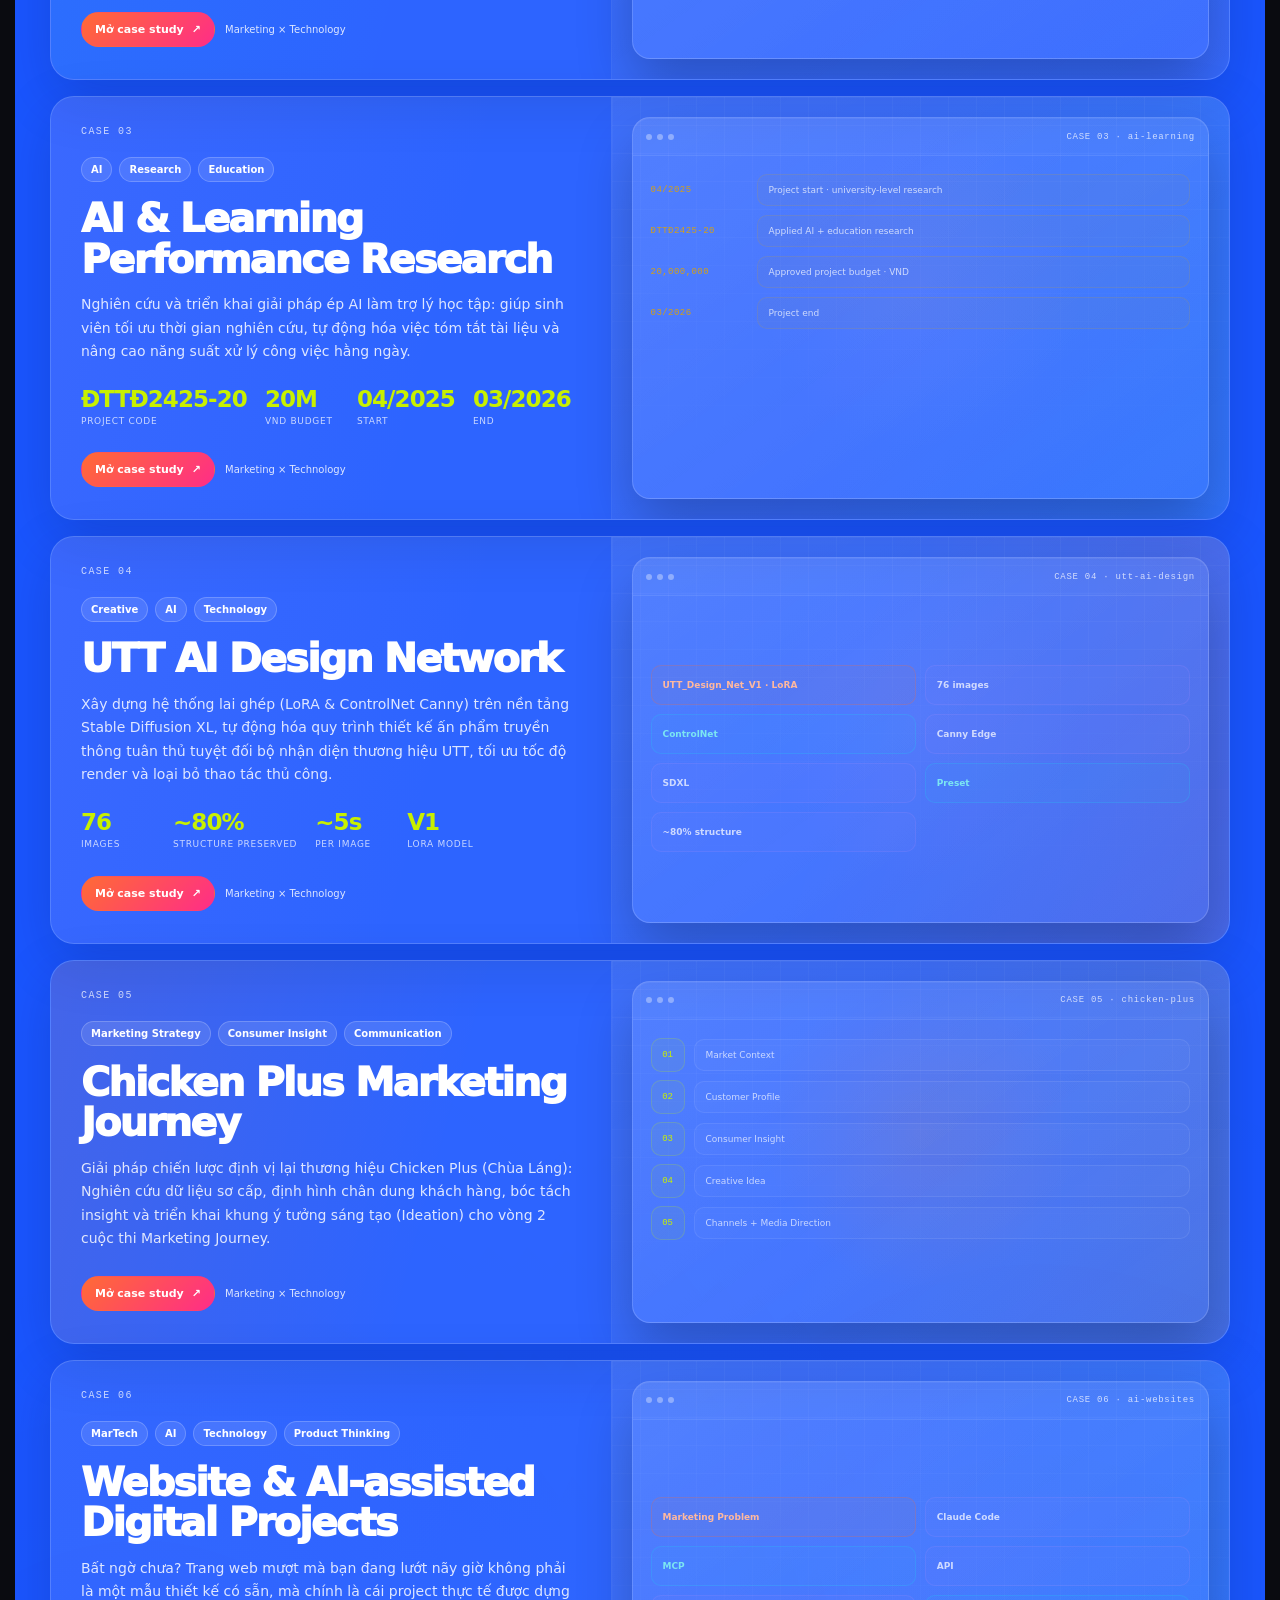
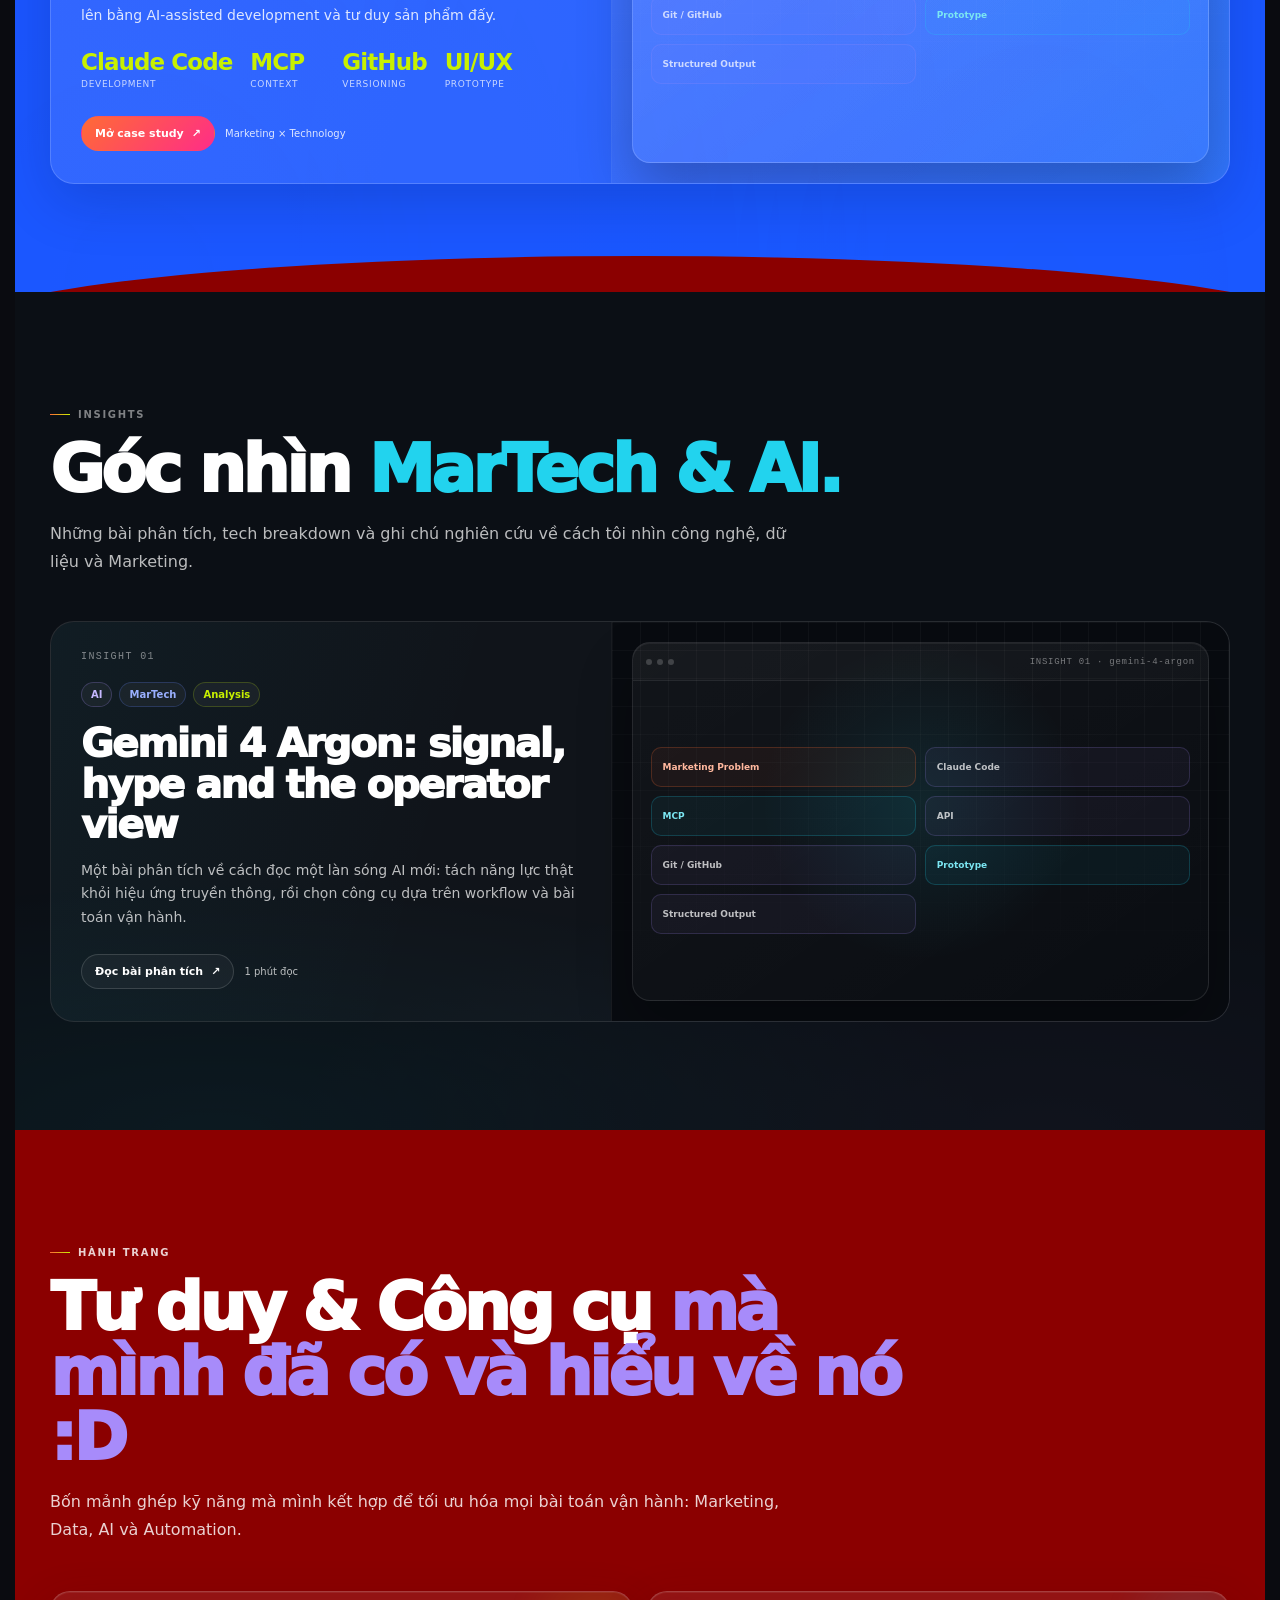
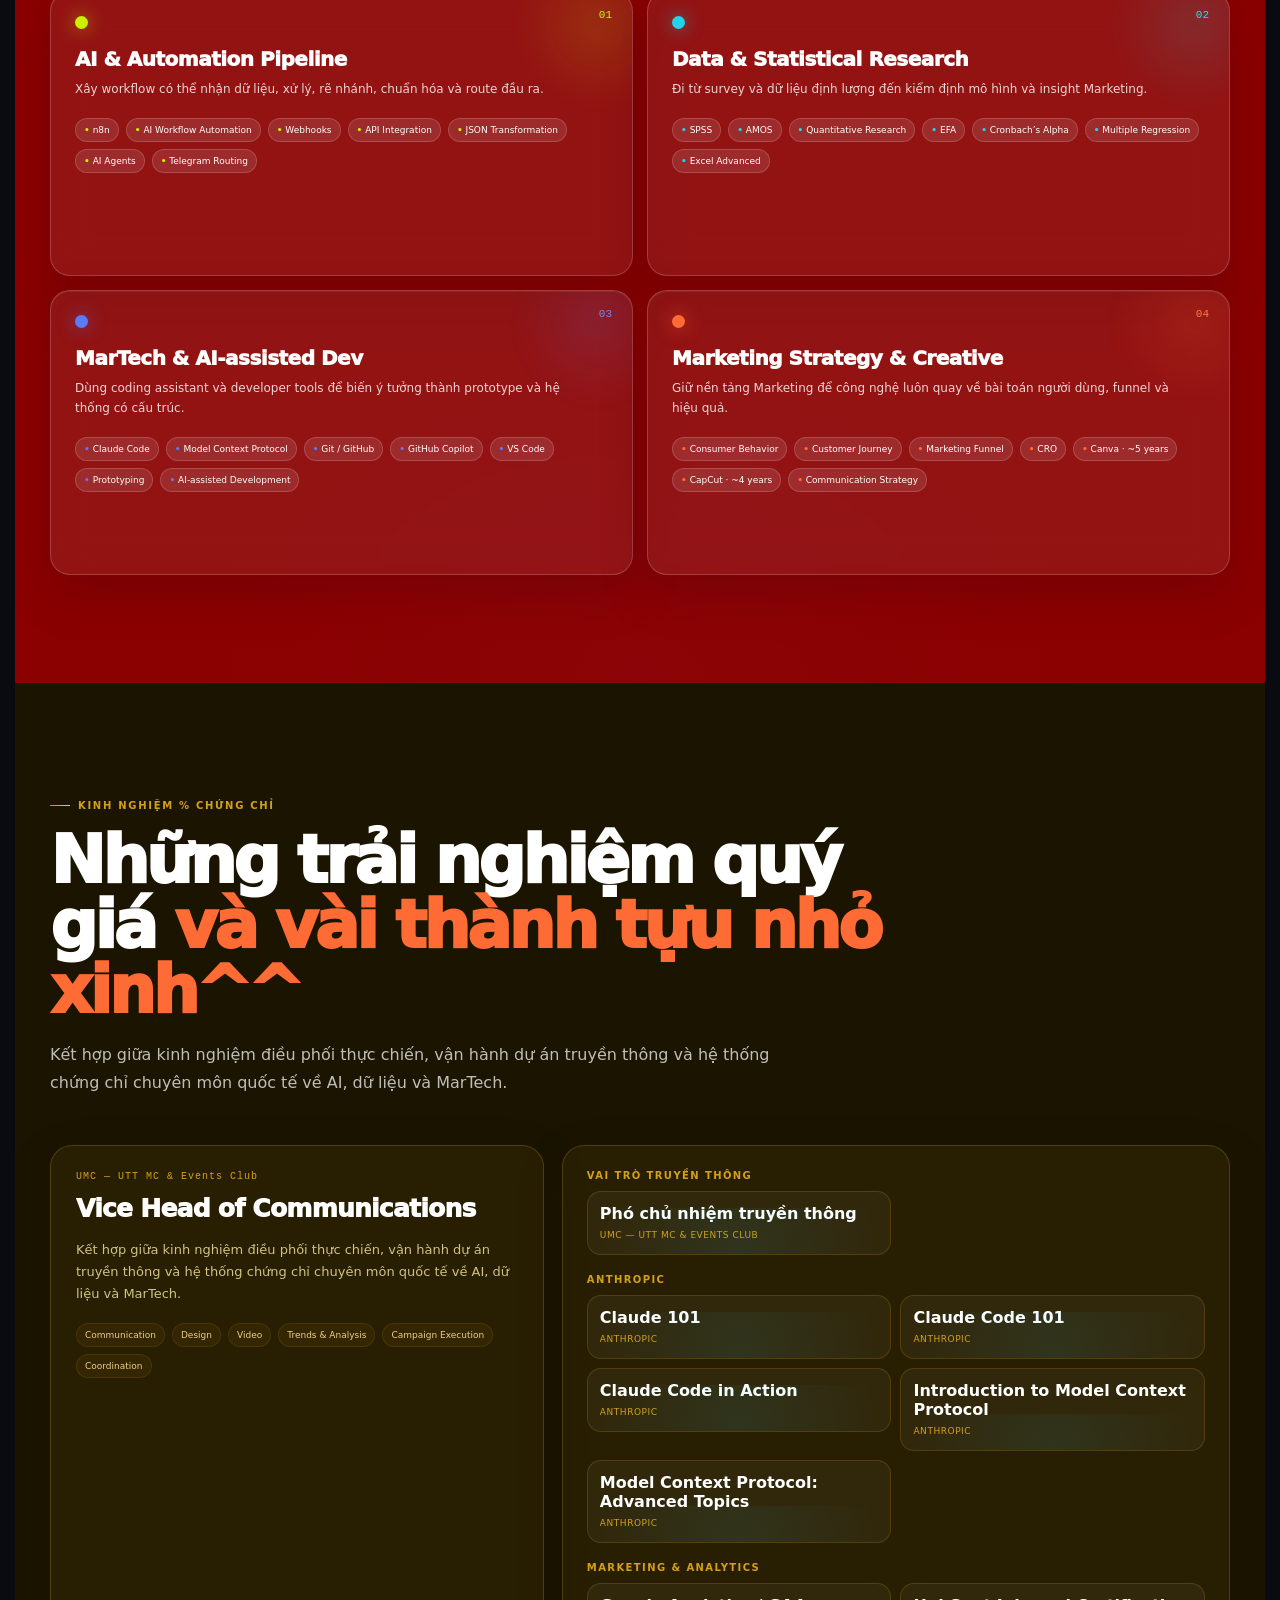
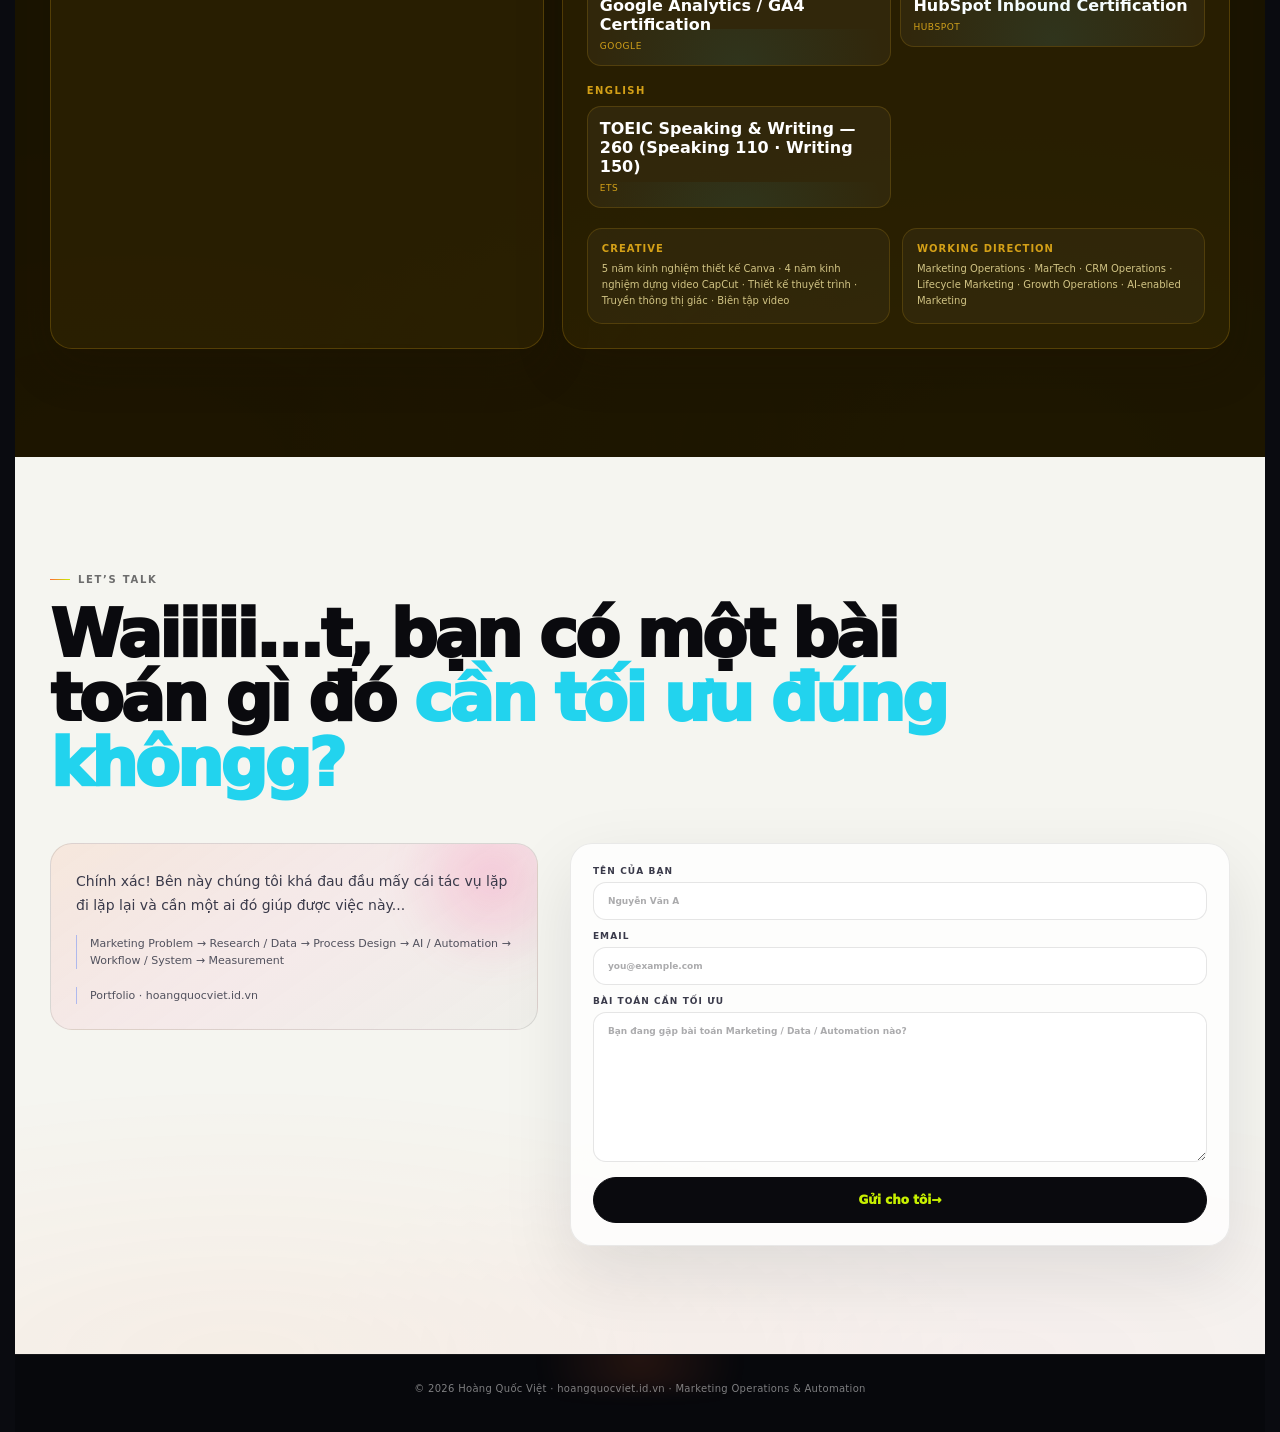
==== commit b008f89d: "Add inline content to experience and certificates Co-authored-by: Copilot <223556219+Copilot@users.n" ====
--- a/index.html
+++ b/index.html
@@ -203,6 +203,7 @@
 .exp-entry+.exp-entry{margin-top:22px;padding-top:22px;border-top:1px solid rgba(255,255,255,.10)}
 .experience-grid.is-no-experience .cert-panel{grid-column:1/-1}
 .cert-panel{padding:24px;display:grid;gap:19px}.cert-group-list{display:grid;gap:19px}.cert-group h3{font-size:10px;letter-spacing:.14em;text-transform:uppercase;color:var(--dim)}.cert-grid{display:grid;grid-template-columns:repeat(2,minmax(0,1fr));gap:9px;margin-top:10px}.cert-badge{position:relative;padding:12px;border:1px solid rgba(255,255,255,.09);border-radius:14px;background:rgba(255,255,255,.025);font-size:11px;line-height:1.4;overflow:hidden}.cert-badge::after{content:"";position:absolute;inset:auto -20% -55%;height:80px;background:radial-gradient(circle,rgba(34,211,238,.08),transparent 68%)}.cert-badge strong{display:block;color:#fff}.cert-badge span{color:var(--lime);font-size:9px;text-transform:uppercase;letter-spacing:.06em}.extra-row{display:grid;grid-template-columns:1fr 1fr;gap:12px;margin-top:1px}.mini-panel{padding:14px;border:1px solid rgba(255,255,255,.08);border-radius:15px;background:rgba(255,255,255,.02)}.mini-panel h4{font-size:10px;color:var(--cyan);text-transform:uppercase;letter-spacing:.1em}.mini-panel p{margin-top:7px;font-size:10px;line-height:1.6;color:var(--dim)}
+.cert-card{min-width:0}.cert-card .cert-badge{width:100%;text-align:left;cursor:pointer}.cert-inline-content{display:grid;gap:8px;margin-top:8px}.profile-content-block{min-width:0}.profile-content-block .case-copy{margin:0;font-size:12px}.profile-content-block .article-media{margin:0}.profile-content-block .article-media img,.profile-content-block .article-media video{display:block;width:100%;max-height:320px;object-fit:contain;border-radius:12px;background:rgba(0,0,0,.16)}.profile-content-block .article-media figcaption:empty{display:none}.profile-content-block .case-video{position:relative;aspect-ratio:16/9;overflow:hidden;border-radius:12px}.profile-content-block .case-video iframe{position:absolute;inset:0;width:100%;height:100%;border:0}.profile-content-block .article-media figcaption{margin-top:5px;font-size:10px;color:var(--dim)}
 @media(max-width:880px){.experience-grid{grid-template-columns:1fr}}
 @media(max-width:540px){.cert-grid{grid-template-columns:1fr}.extra-row{grid-template-columns:1fr}}
 .contact-grid{display:grid;grid-template-columns:minmax(0,.85fr) minmax(0,1.15fr);gap:32px;margin-top:46px;align-items:start}
@@ -817,8 +818,8 @@
 
 
 
-<script src="./shared.js?v=20261020-rich-tables-charts-2"></script>
-<script src="./site.js?v=20261020-visits-minigame-1"></script>
+<script src="./shared.js?v=20261021-inline-content-1"></script>
+<script src="./site.js?v=20261021-inline-content-1"></script>
 
 
 
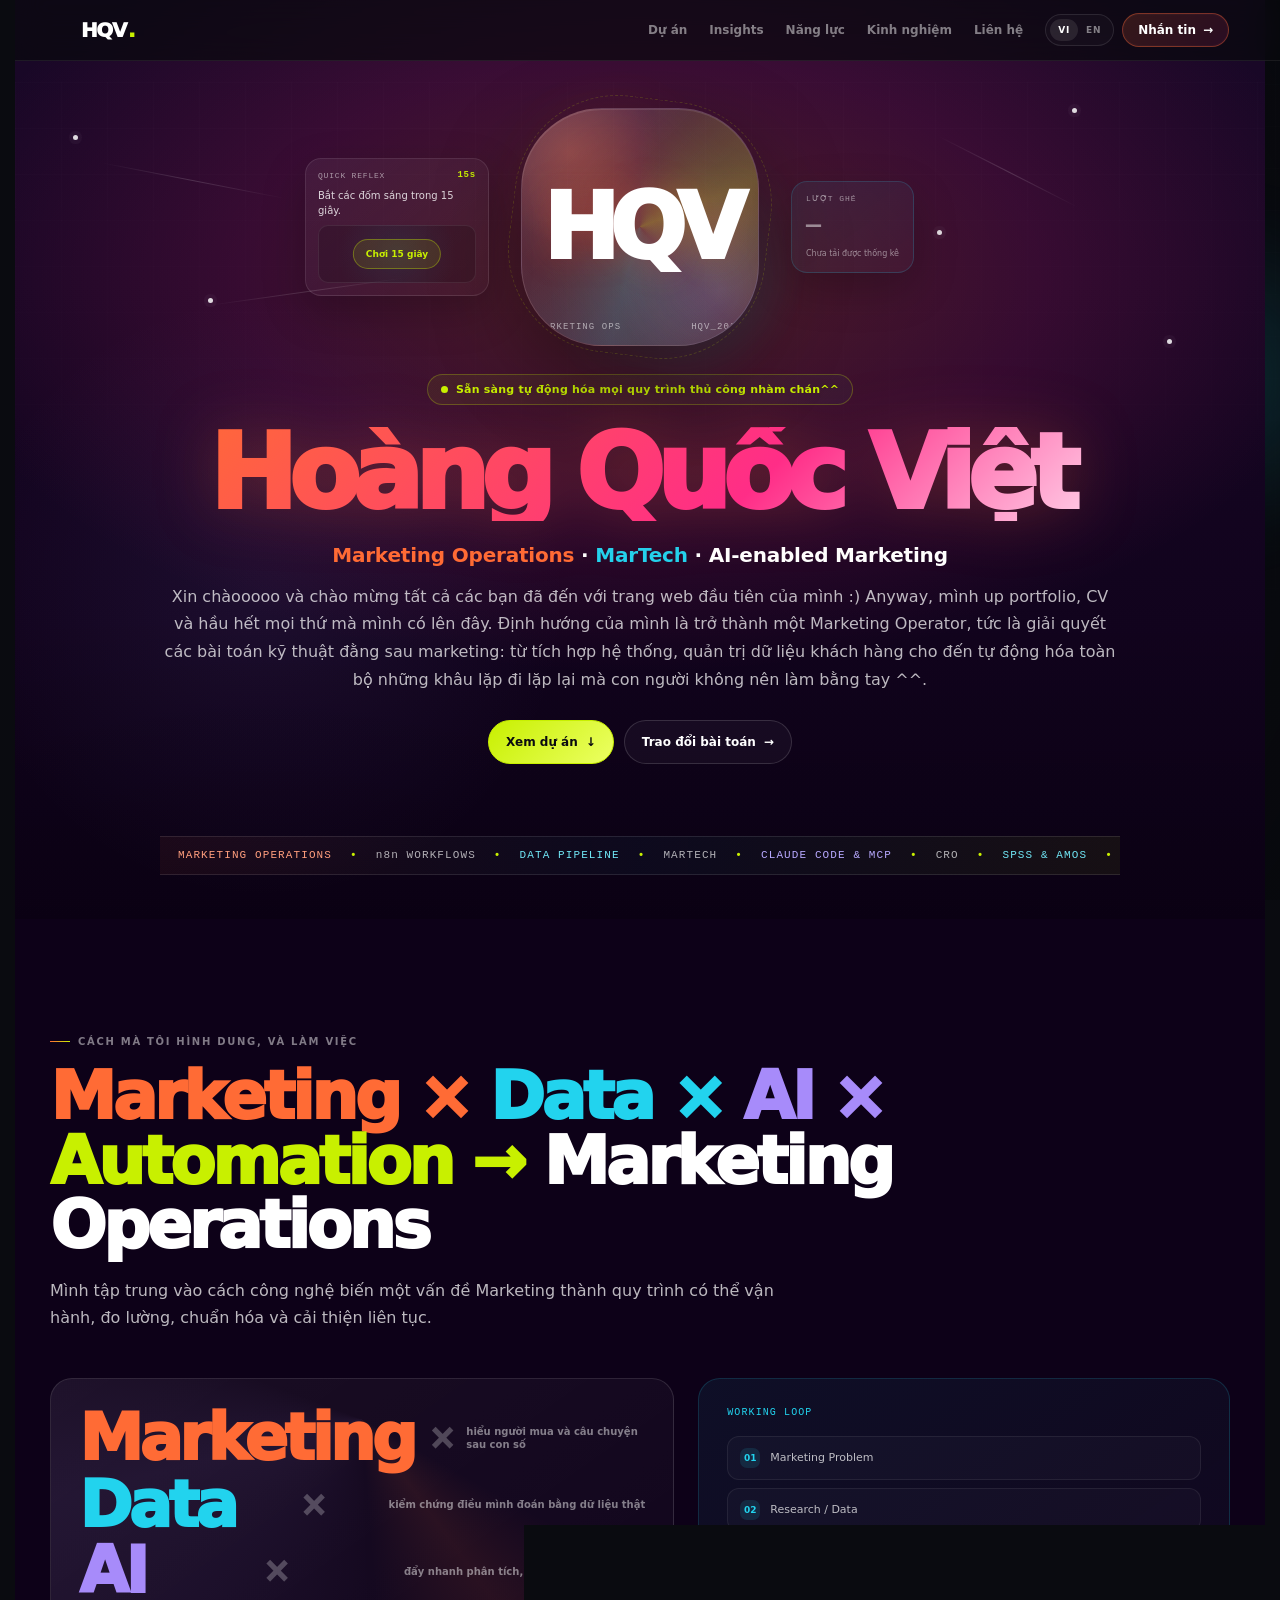
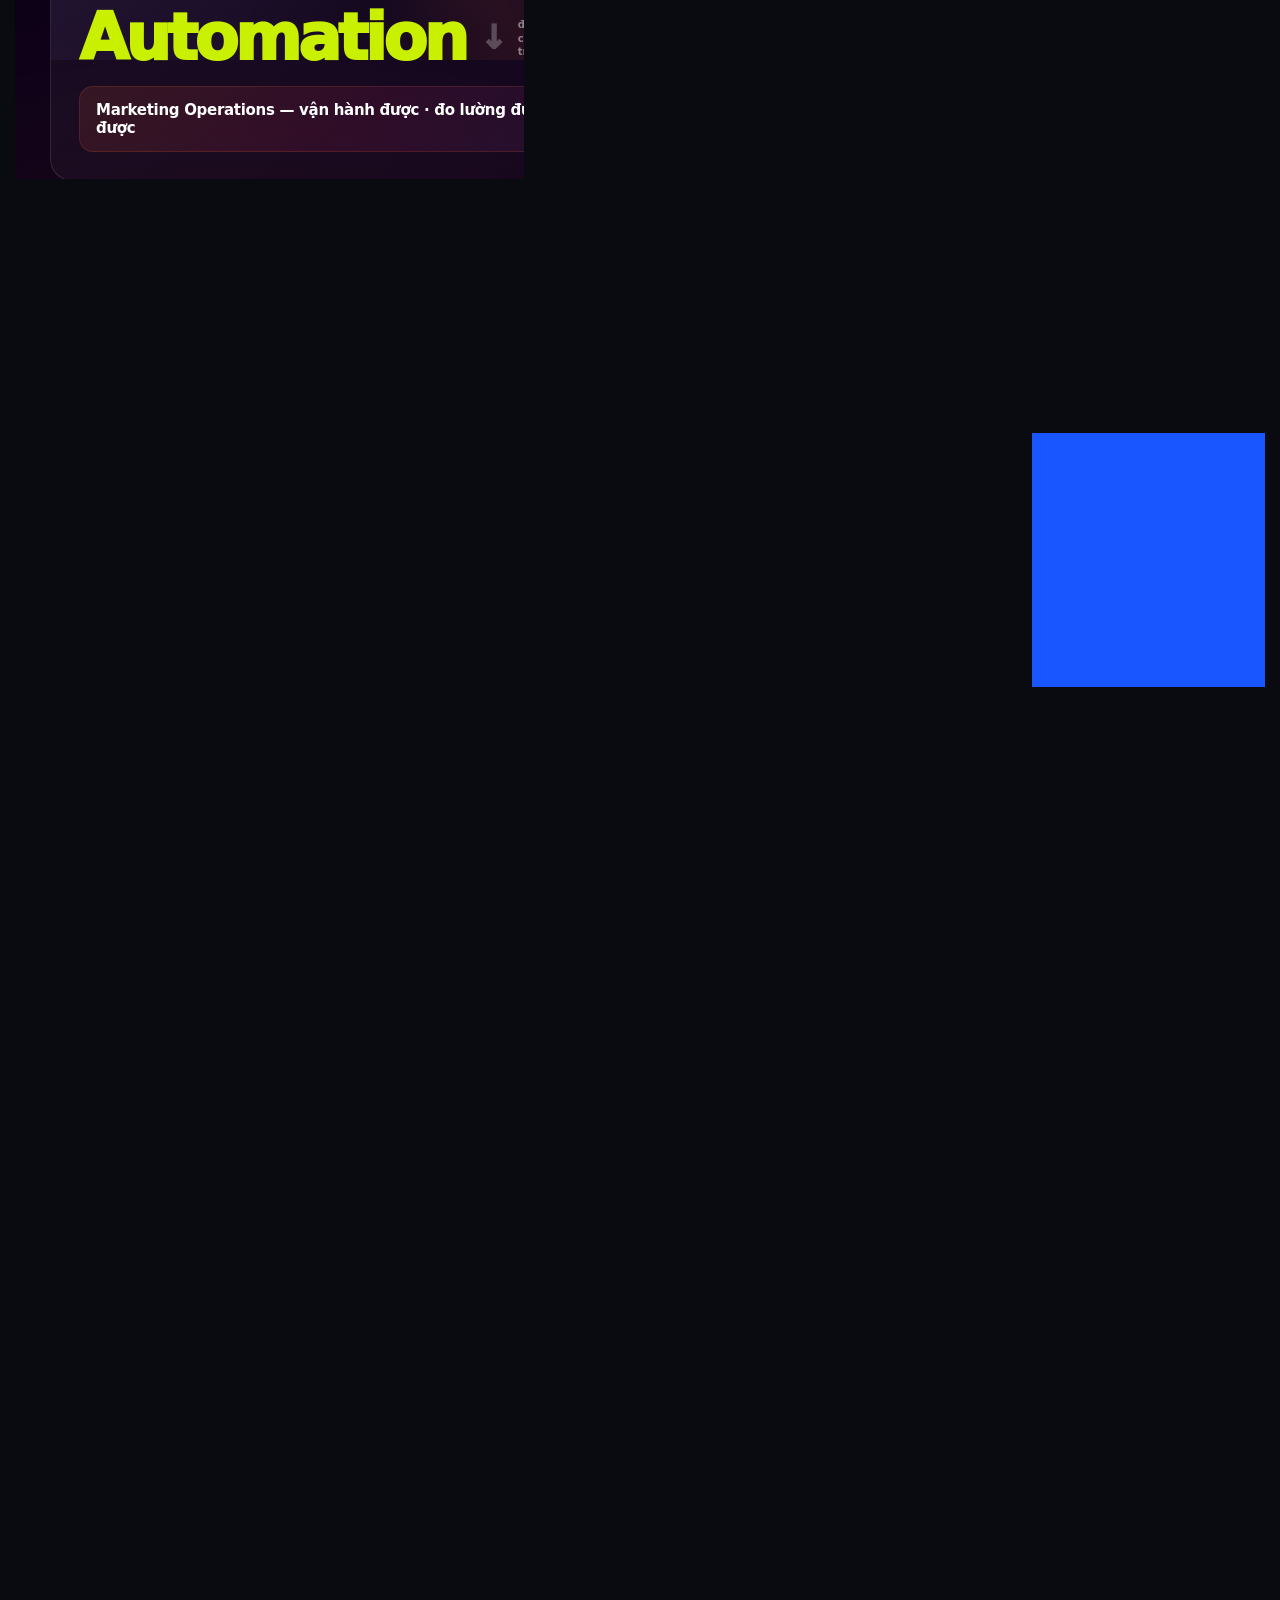
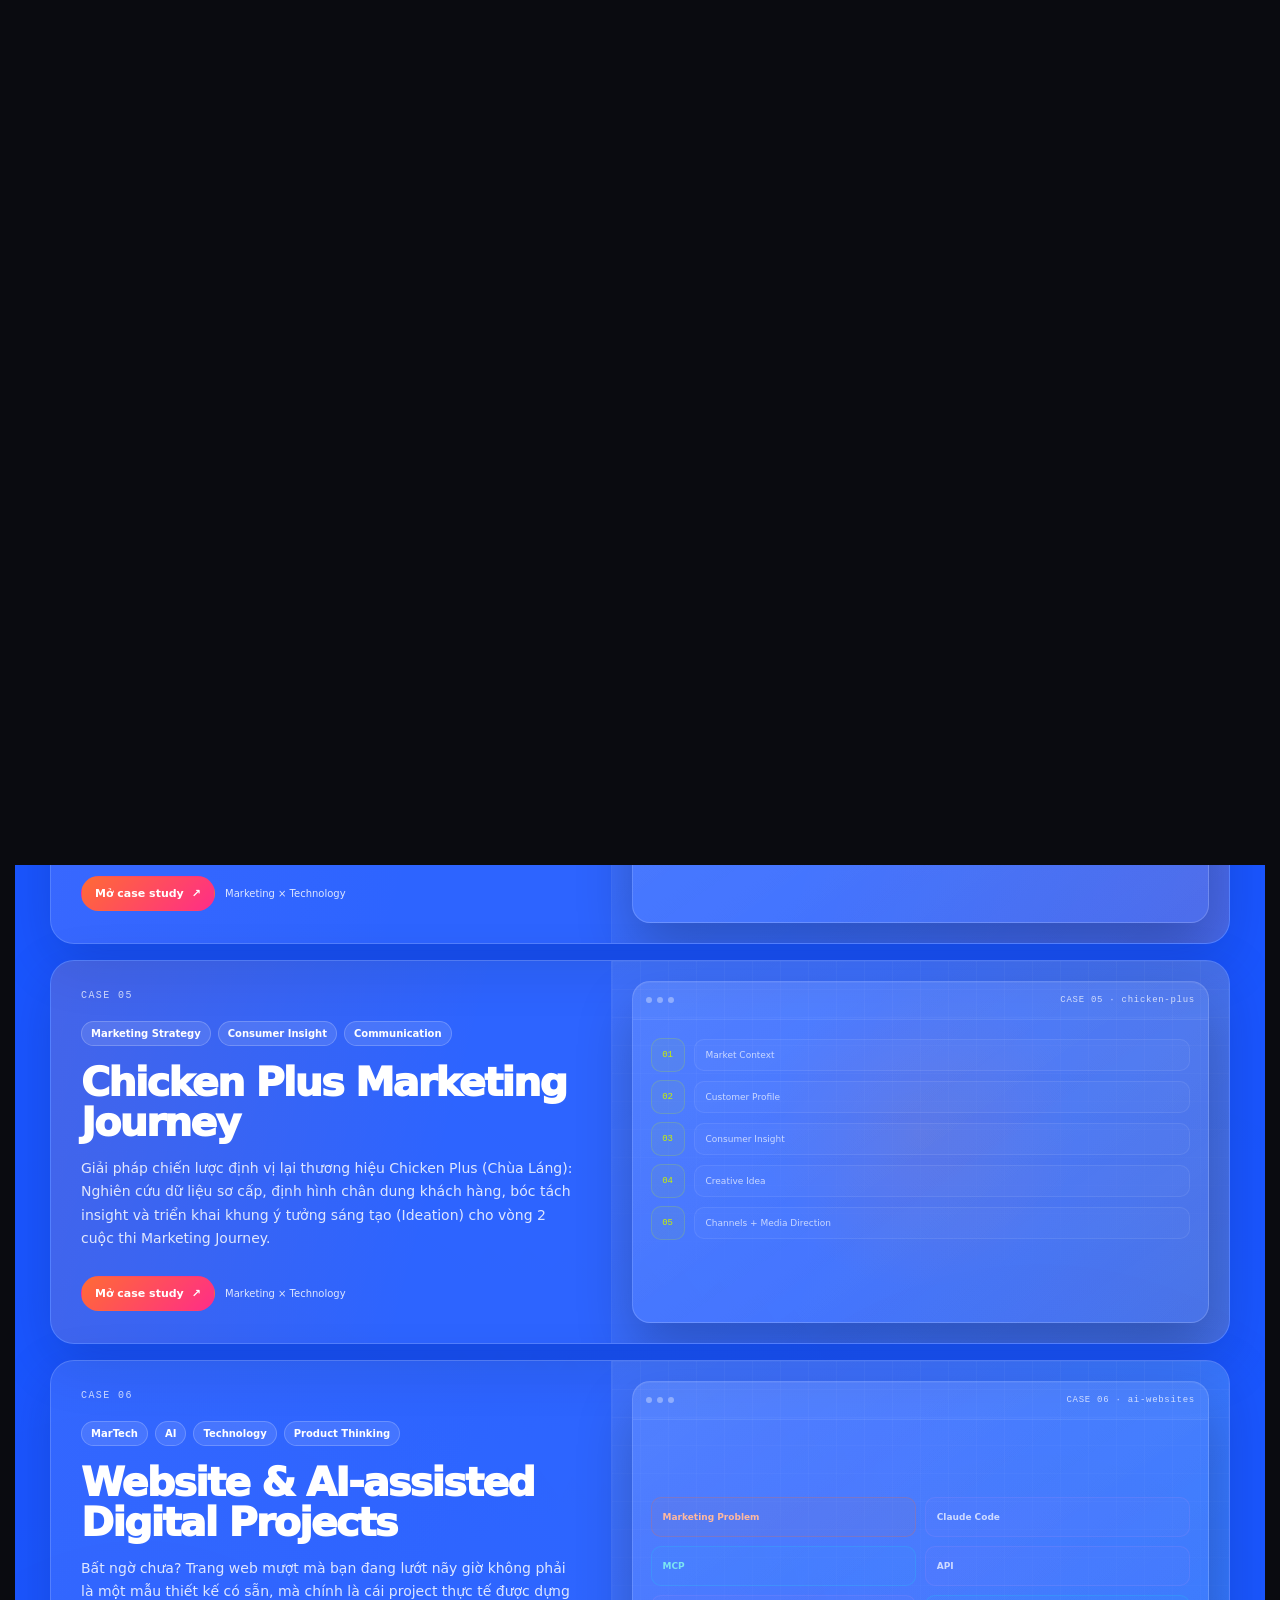
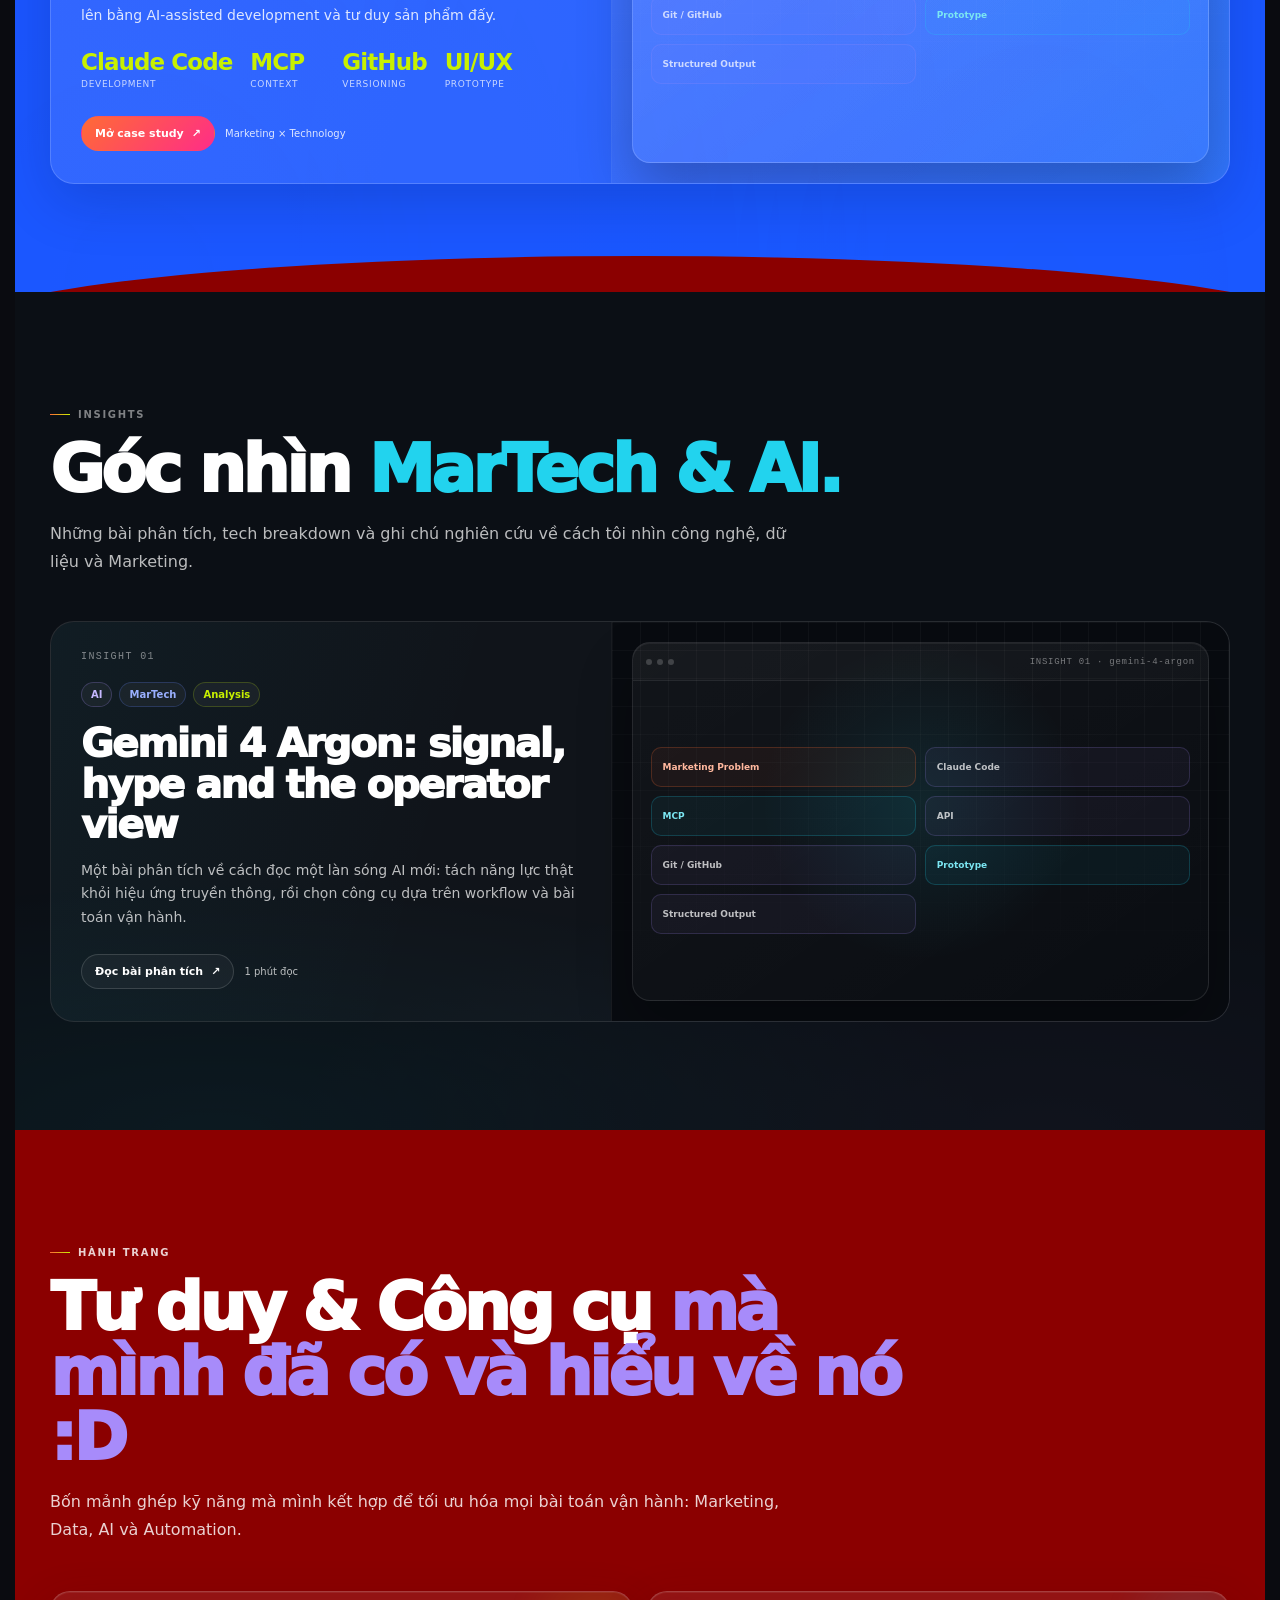
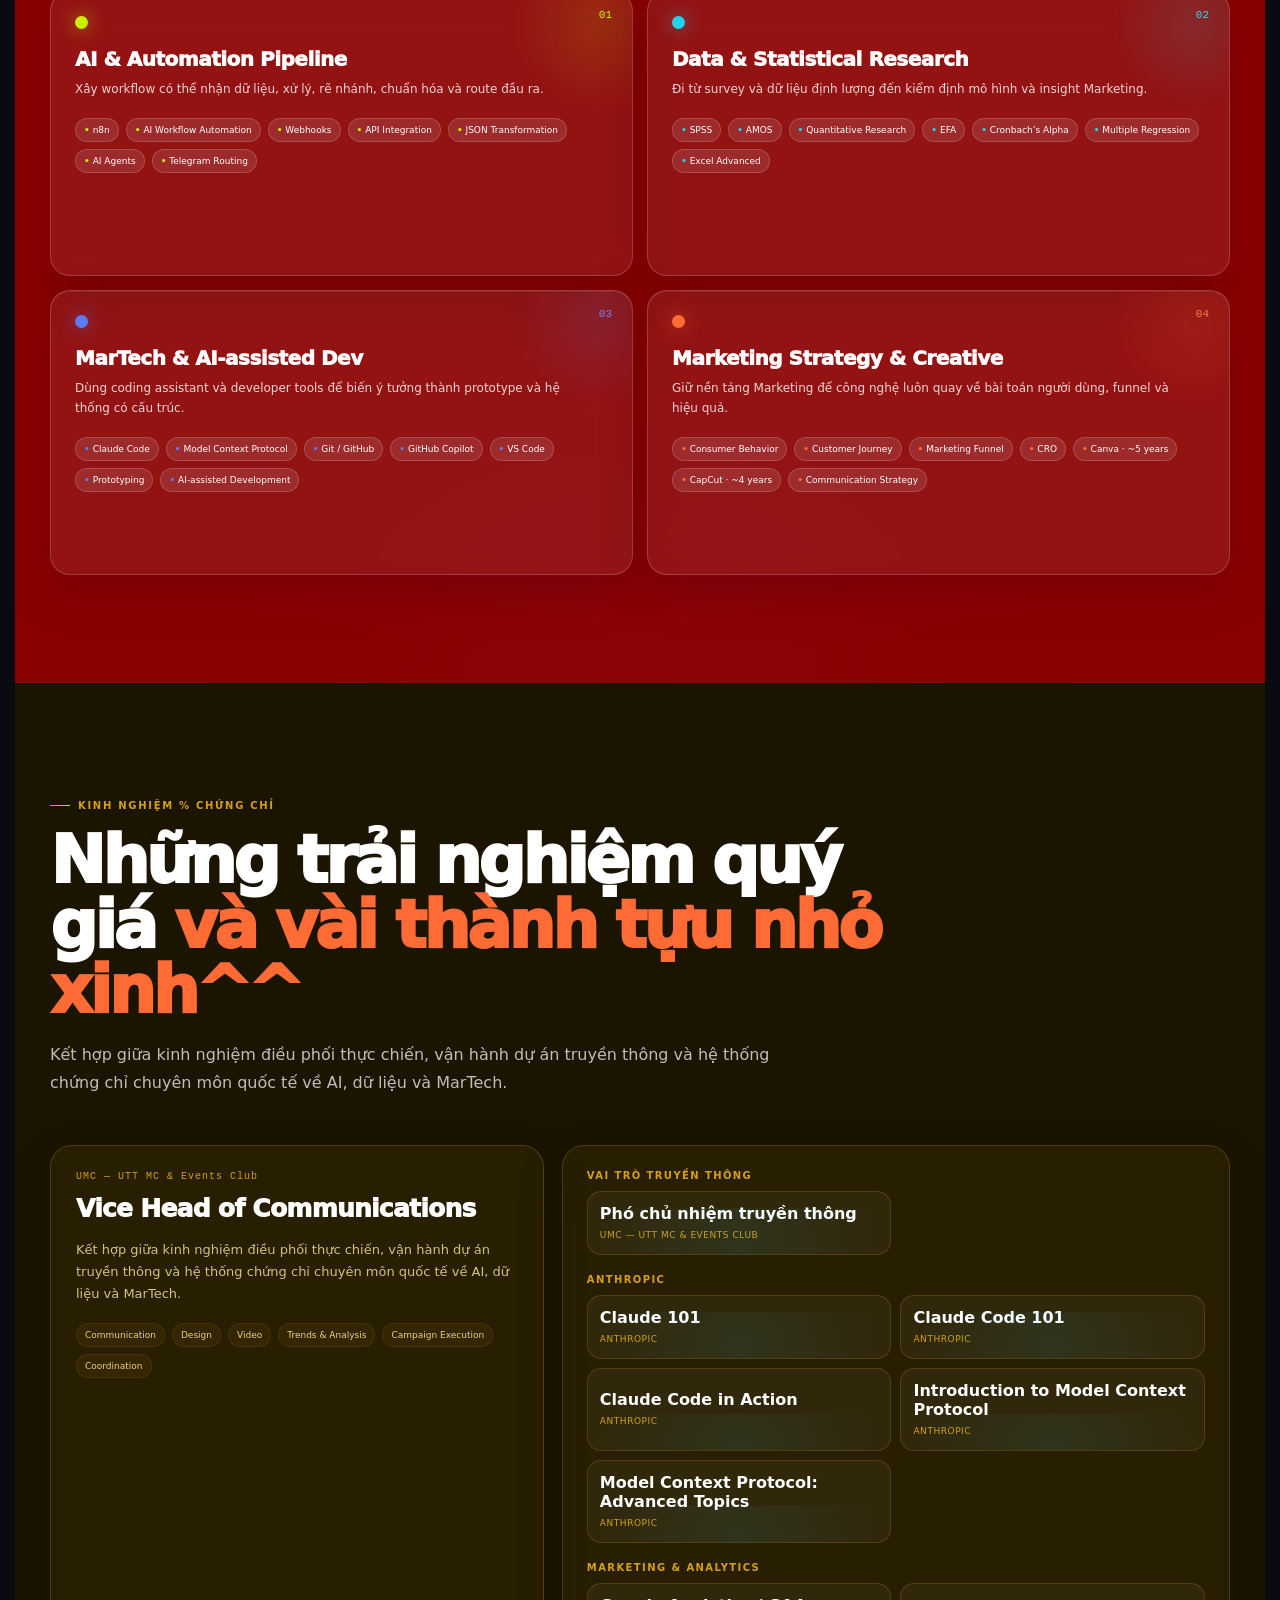
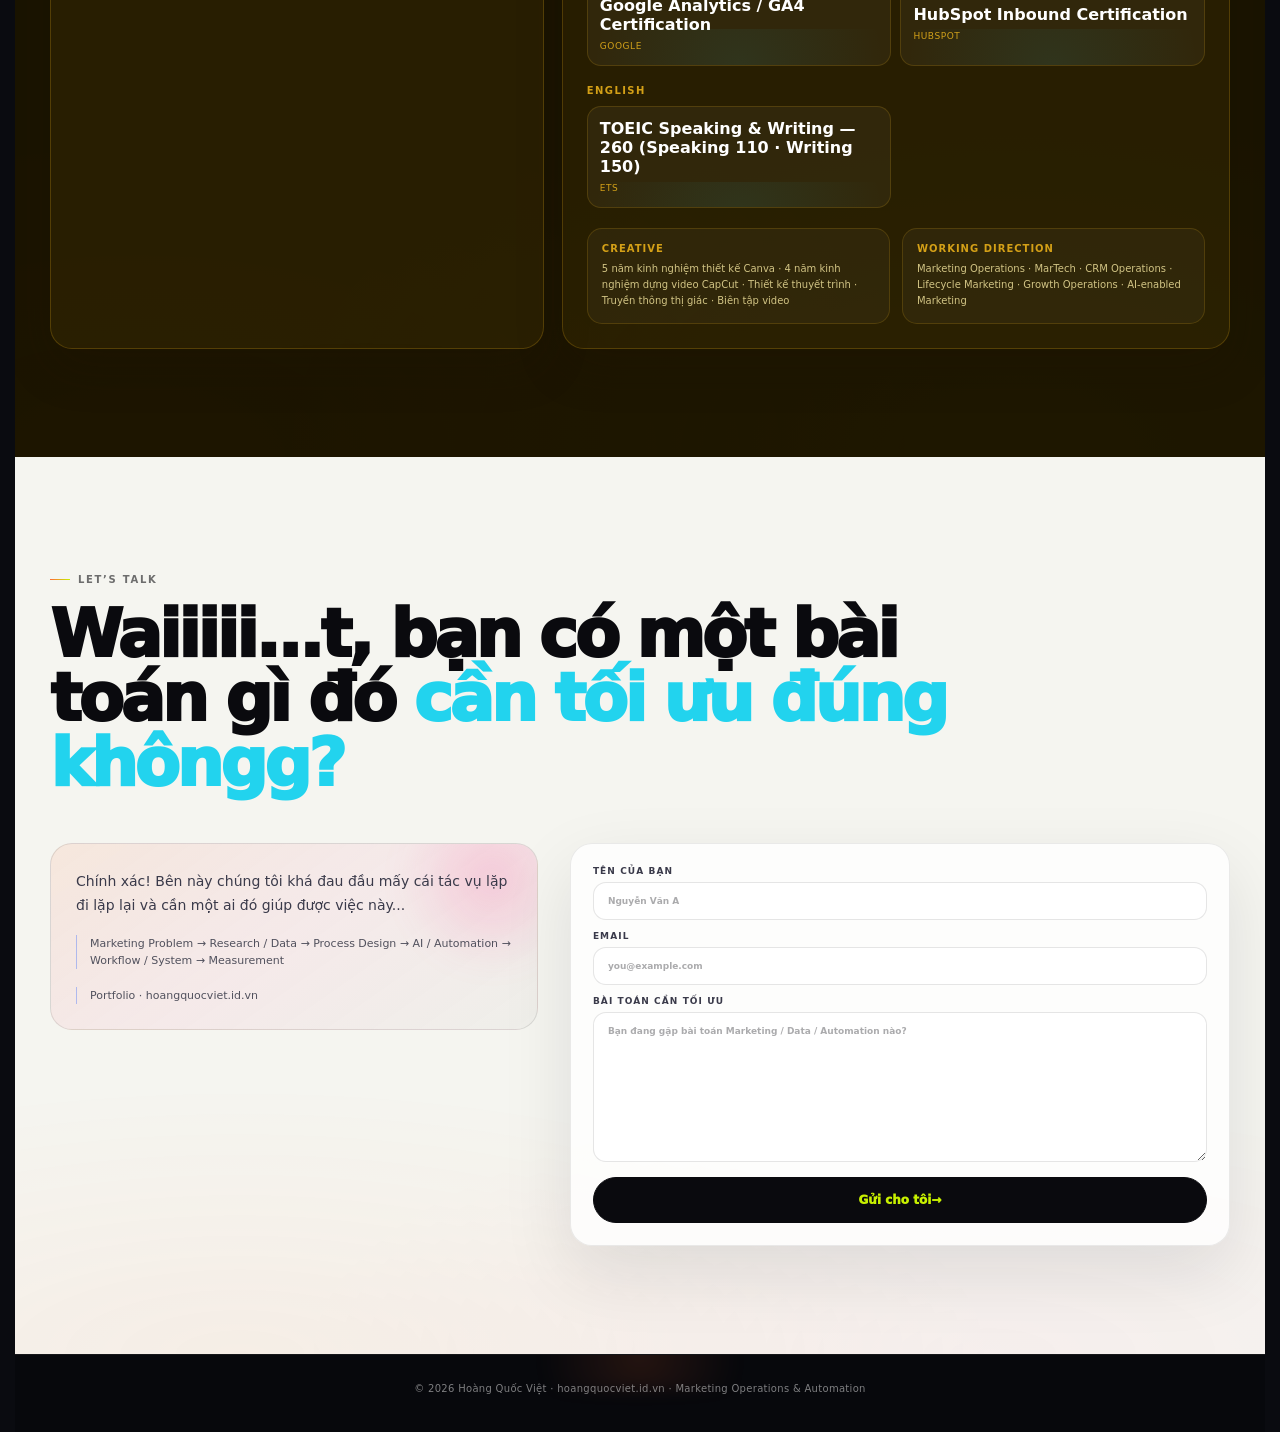
==== commit a2f499a9: "Show certificate highlights in detail view Co-authored-by: Copilot <223556219+Copilot@users.noreply." ====
--- a/index.html
+++ b/index.html
@@ -818,7 +818,7 @@
 
 
 
-<script src="./shared.js?v=20261021-inline-content-1"></script>
+<script src="./shared.js?v=20261021-inline-content-2"></script>
 <script src="./site.js?v=20261021-inline-content-1"></script>
 
 
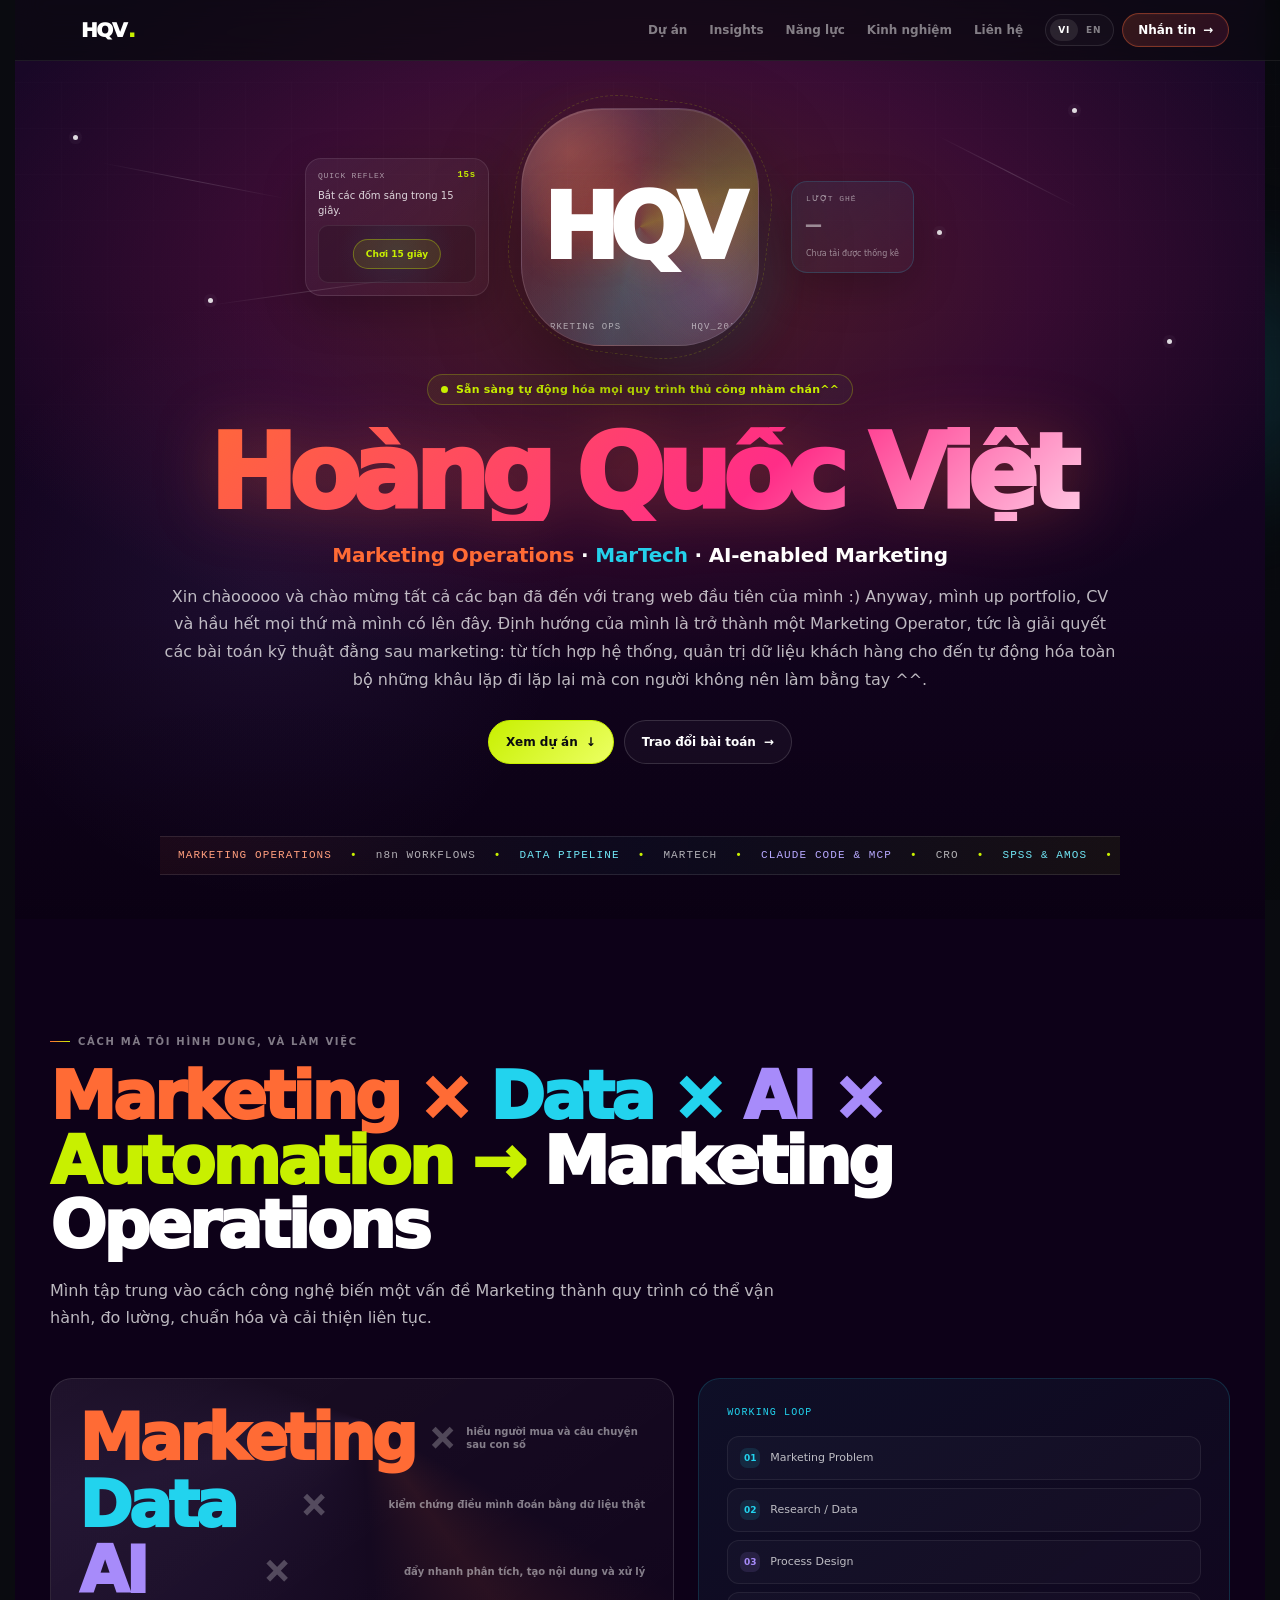
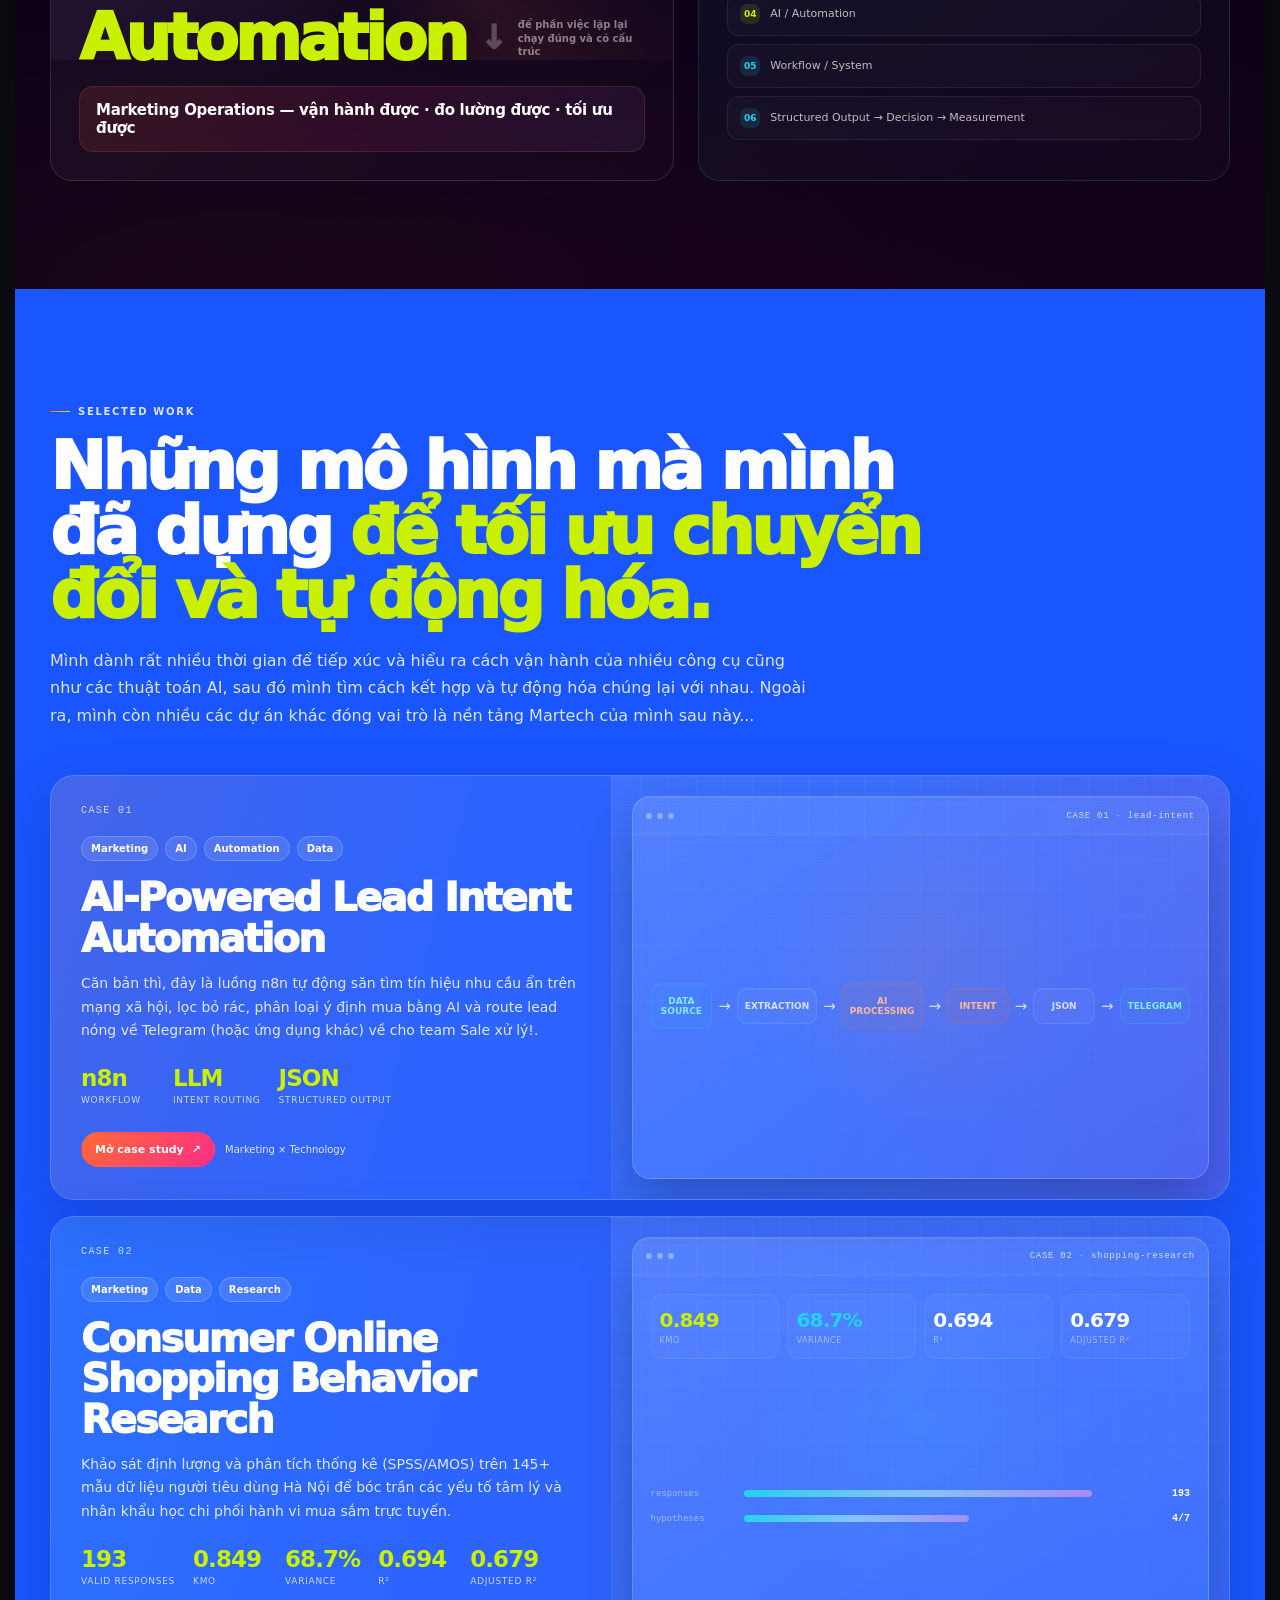
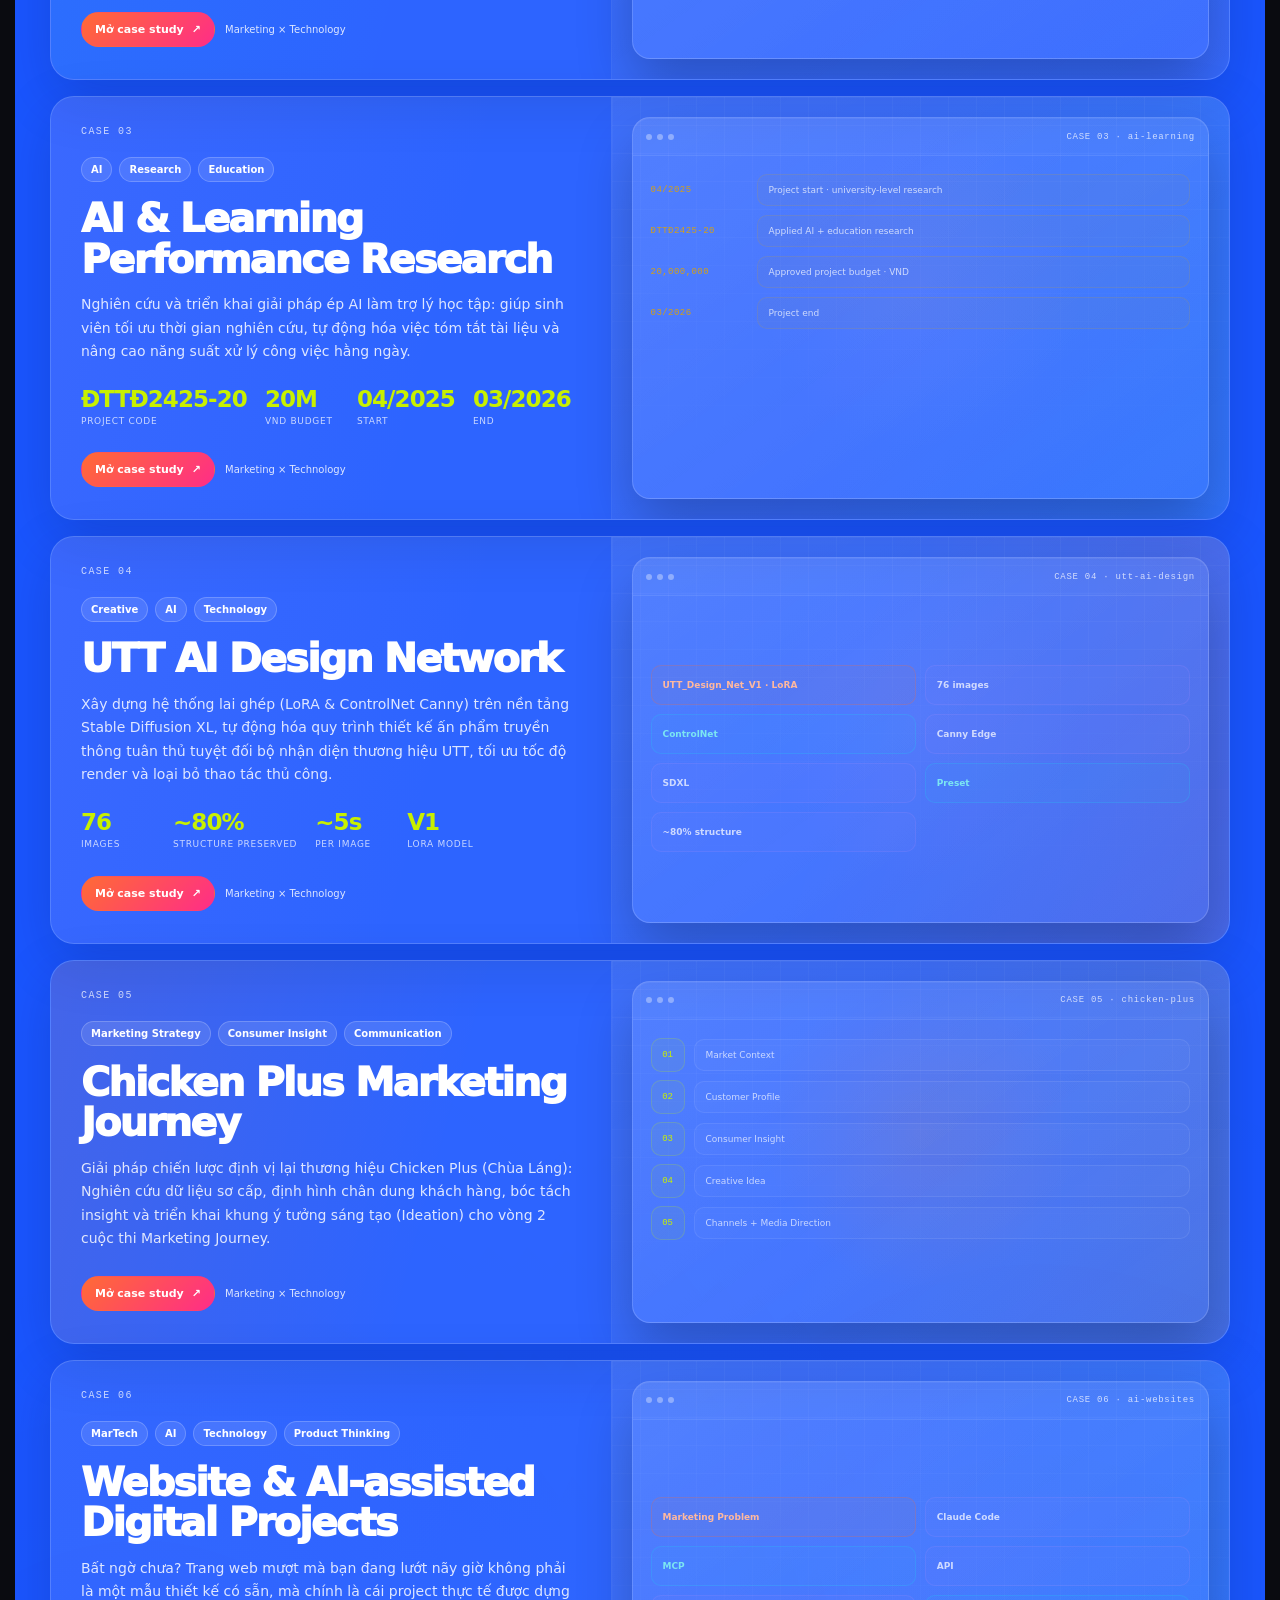
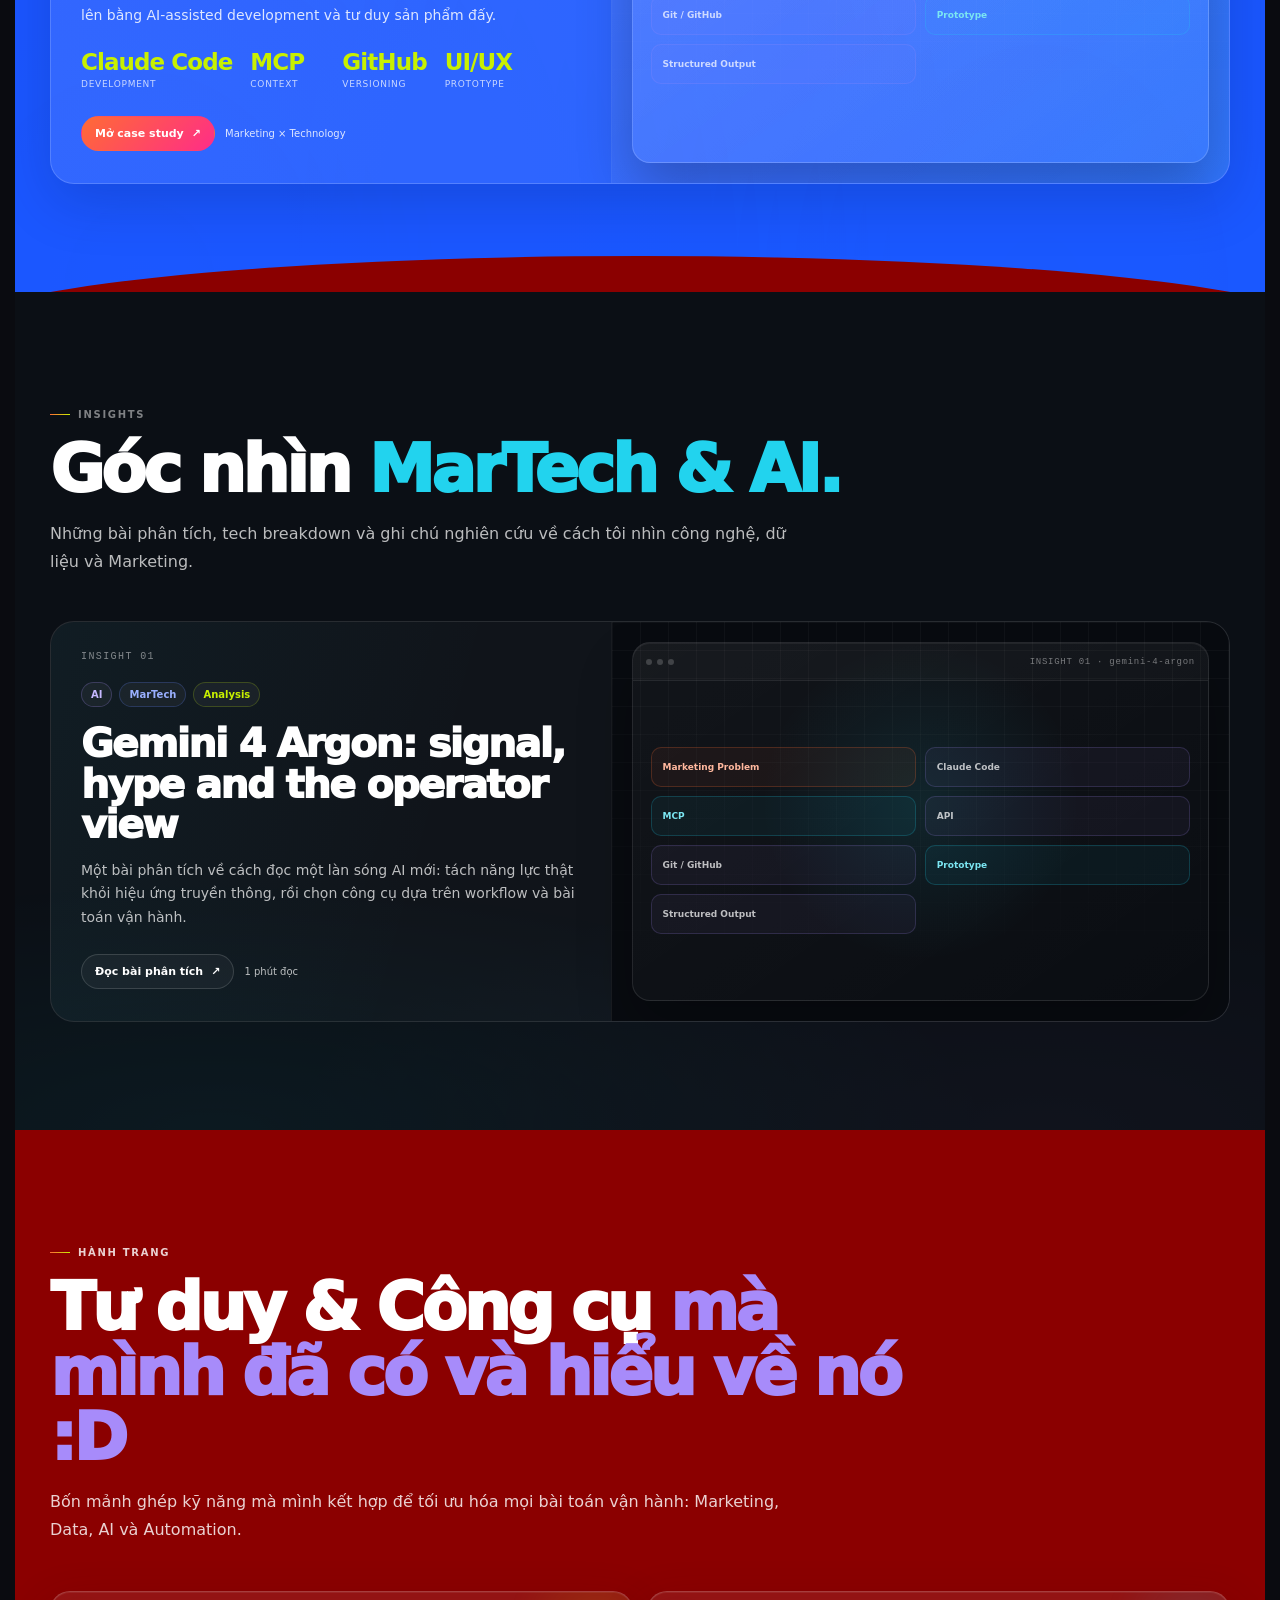
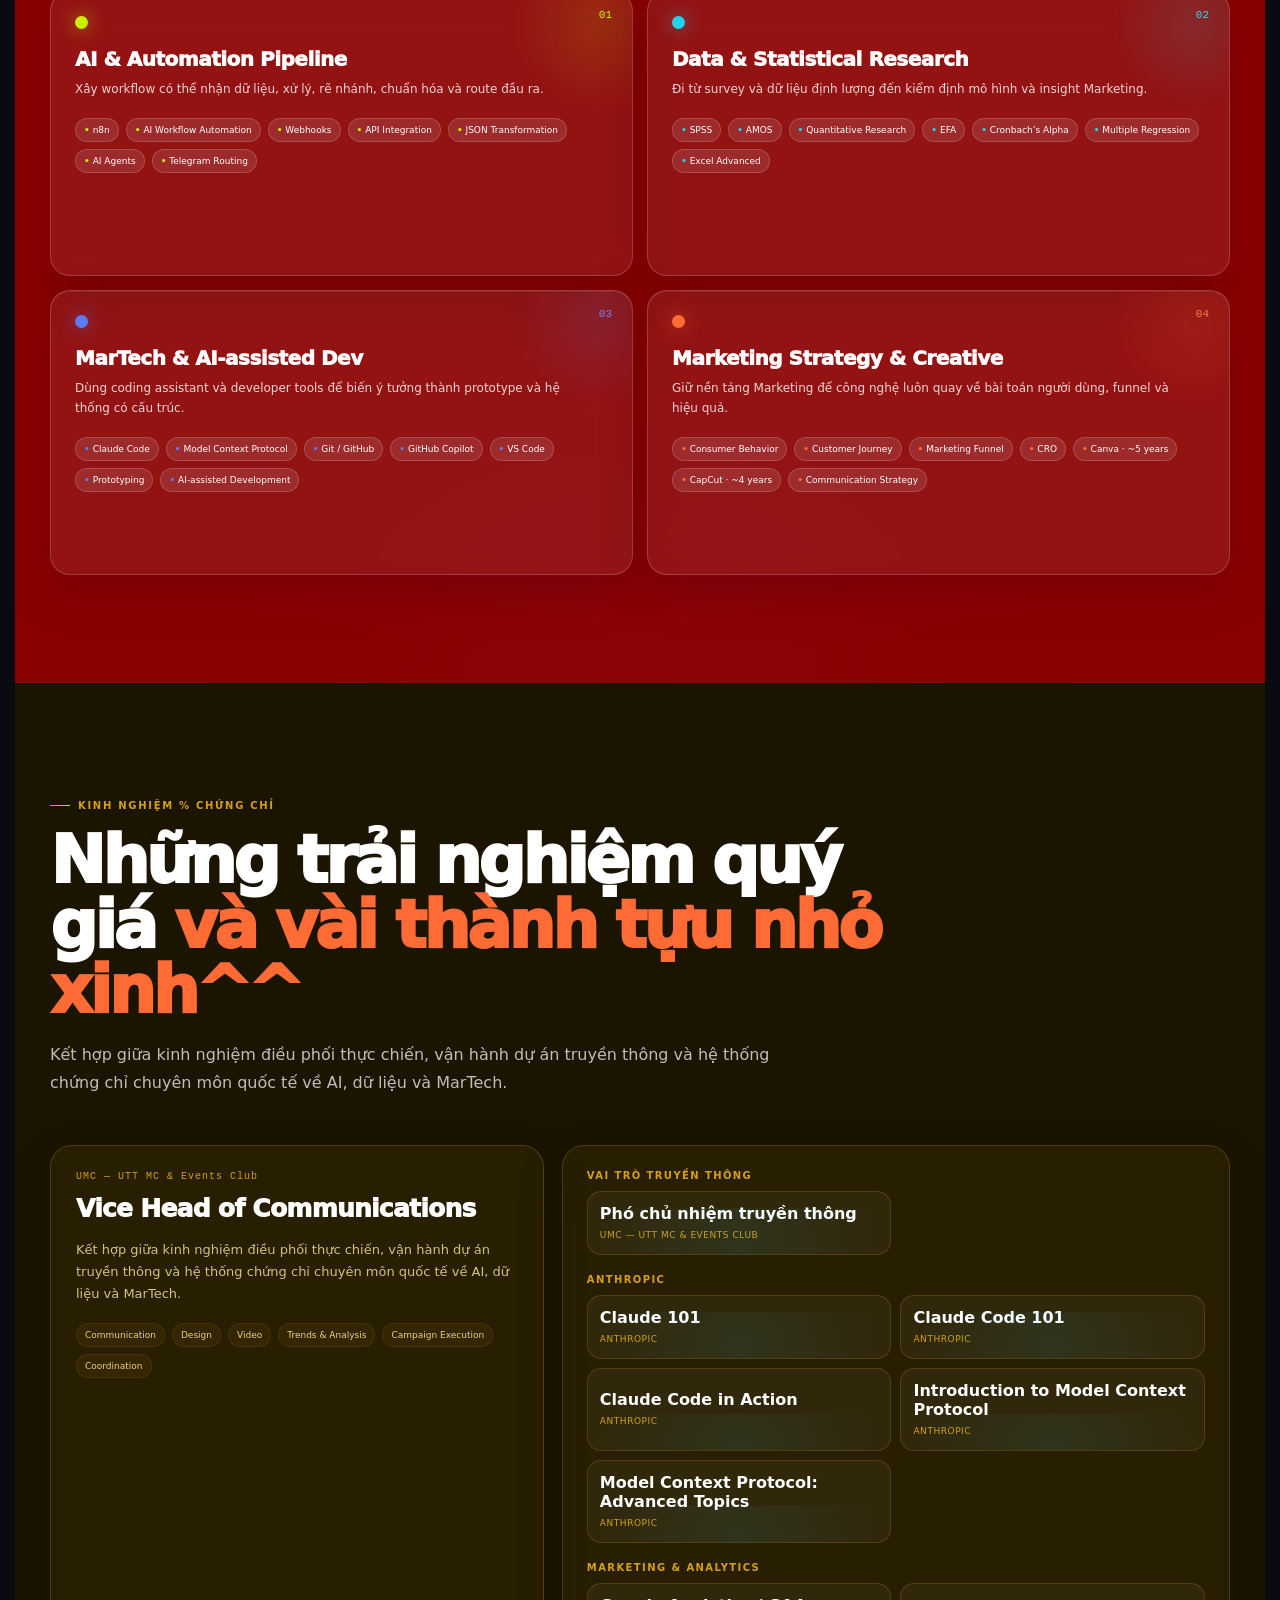
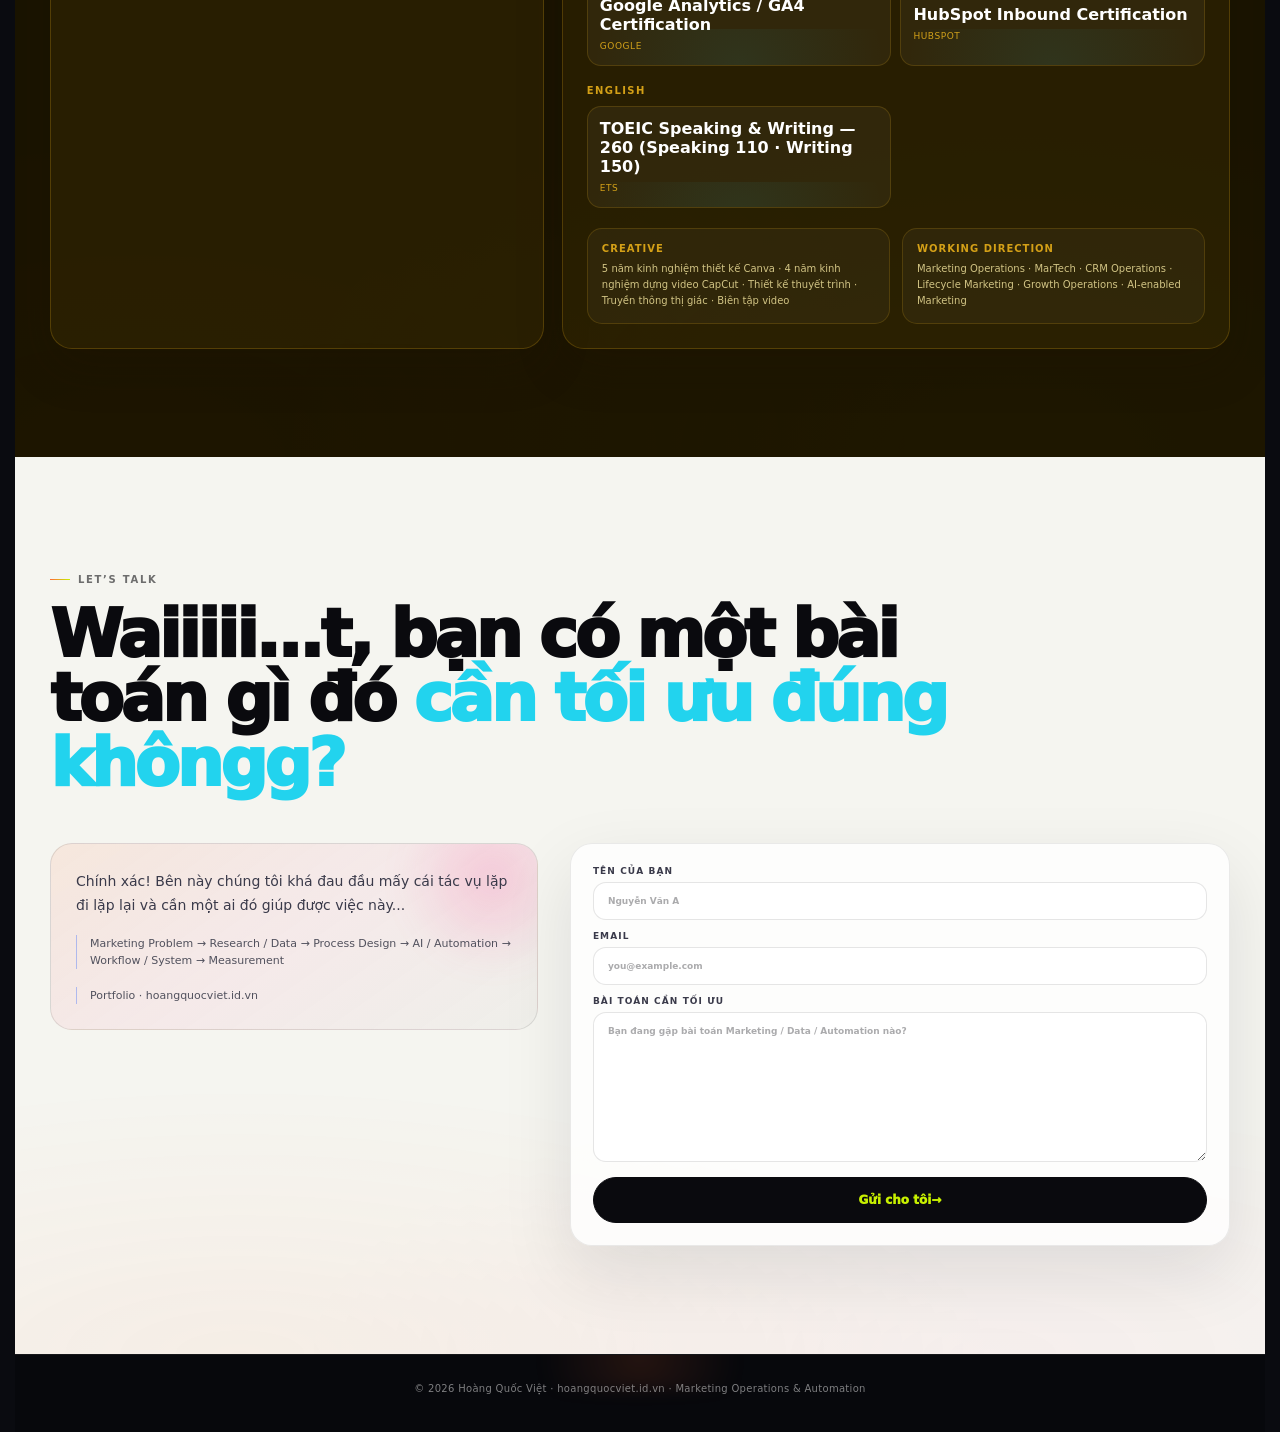
==== commit 9f546c92: "Add flexible chart blocks across portfolio content Co-authored-by: Copilot <223556219+Copilot@users." ====
--- a/index.html
+++ b/index.html
@@ -628,6 +628,21 @@
 .case-richtext table,.case-table{width:100%;border-collapse:collapse;margin:18px 0;font-size:.88em;line-height:1.55}.case-richtext th,.case-richtext td,.case-table th,.case-table td{padding:10px 12px;border:1px solid rgba(255,255,255,.13);text-align:left;vertical-align:top}.case-richtext th,.case-table th{background:rgba(34,211,238,.08);color:#fff;font-weight:800}.case-richtext tr:nth-child(even) td,.case-table tr:nth-child(even) td{background:rgba(255,255,255,.025)}.case-table-wrap{max-width:100%;margin-top:22px;overflow-x:auto}.case-table{min-width:420px;margin:0}.case-table-caption{margin-top:8px;color:var(--dim);font-size:11px;line-height:1.6}.case-chart{display:grid;gap:12px;margin:24px 0;padding:16px;border:1px solid rgba(34,211,238,.14);border-radius:12px;background:rgba(34,211,238,.025)}.case-chart-row{display:grid;grid-template-columns:minmax(80px,1fr) minmax(80px,2fr) auto;align-items:center;gap:10px}.case-chart-label{color:rgba(255,255,255,.72);font-size:11px;overflow-wrap:anywhere}.case-chart-track{height:9px;border-radius:999px;background:rgba(255,255,255,.08);overflow:hidden}.case-chart-bar{display:block;width:var(--chart-value);height:100%;border-radius:inherit;background:linear-gradient(90deg,var(--cyan),#a78bfa)}.case-chart-value{color:#fff;font:10px ui-monospace,SFMono-Regular,Menlo,monospace}
 @media(max-width:600px){.contact-success-panel{padding:28px 20px}.contact-success-panel h2{font-size:25px}.contact-celebration-dragon{width:min(300px,76vw)}.contact-celebration-phoenix{width:min(220px,57vw)}}@media(prefers-reduced-motion:reduce){.contact-celebration-dragon,.contact-celebration-phoenix{animation:none;opacity:.35;left:50%;top:50%;transform:translate(-50%,-50%) rotate(-12deg)}.contact-celebration-phoenix{top:58%;left:70%;transform:translate(-50%,-50%)}}
 </style>
+<style>
+.case-chart{display:block;min-width:0;overflow:hidden}
+.case-chart-svg{display:block;width:100%;height:auto;overflow:visible}
+.case-chart-svg--pie{max-width:320px;margin:0 auto}
+.case-chart-grid line{stroke:rgba(255,255,255,.1);stroke-dasharray:3 5}
+.case-chart-grid text,.case-chart-axis-label{fill:rgba(255,255,255,.58);font:10px ui-monospace,SFMono-Regular,Menlo,monospace}
+.case-chart-axis{stroke:rgba(255,255,255,.3)}
+.case-chart-line{fill:none;stroke-width:3;stroke-linecap:round;stroke-linejoin:round}
+.case-chart-svg circle{stroke:#0a0b10;stroke-width:2}
+.case-chart-legend{display:flex;flex-wrap:wrap;gap:7px 14px;margin-top:12px}
+.case-chart-legend-item{display:inline-flex;align-items:center;gap:6px;color:rgba(255,255,255,.72);font-size:10px}
+.case-chart-legend-item i{width:9px;height:9px;border-radius:50%;background:var(--chart-color)}
+.case-chart-legend-item strong{color:#fff;font-weight:700}
+.profile-content-block .case-chart{margin:0;padding:10px}
+</style>
 <noscript><style>.reveal{opacity:1!important;transform:none!important;transition:none!important}</style></noscript>
 <style>
 .project-card--video-cover{grid-template-columns:minmax(0,.9fr) minmax(0,1.1fr)}
@@ -818,8 +833,8 @@
 
 
 
-<script src="./shared.js?v=20261021-inline-content-2"></script>
-<script src="./site.js?v=20261021-inline-content-1"></script>
+<script src="./shared.js?v=20261021-flexible-charts-1"></script>
+<script src="./site.js?v=20261021-flexible-charts-1"></script>
 
 
 
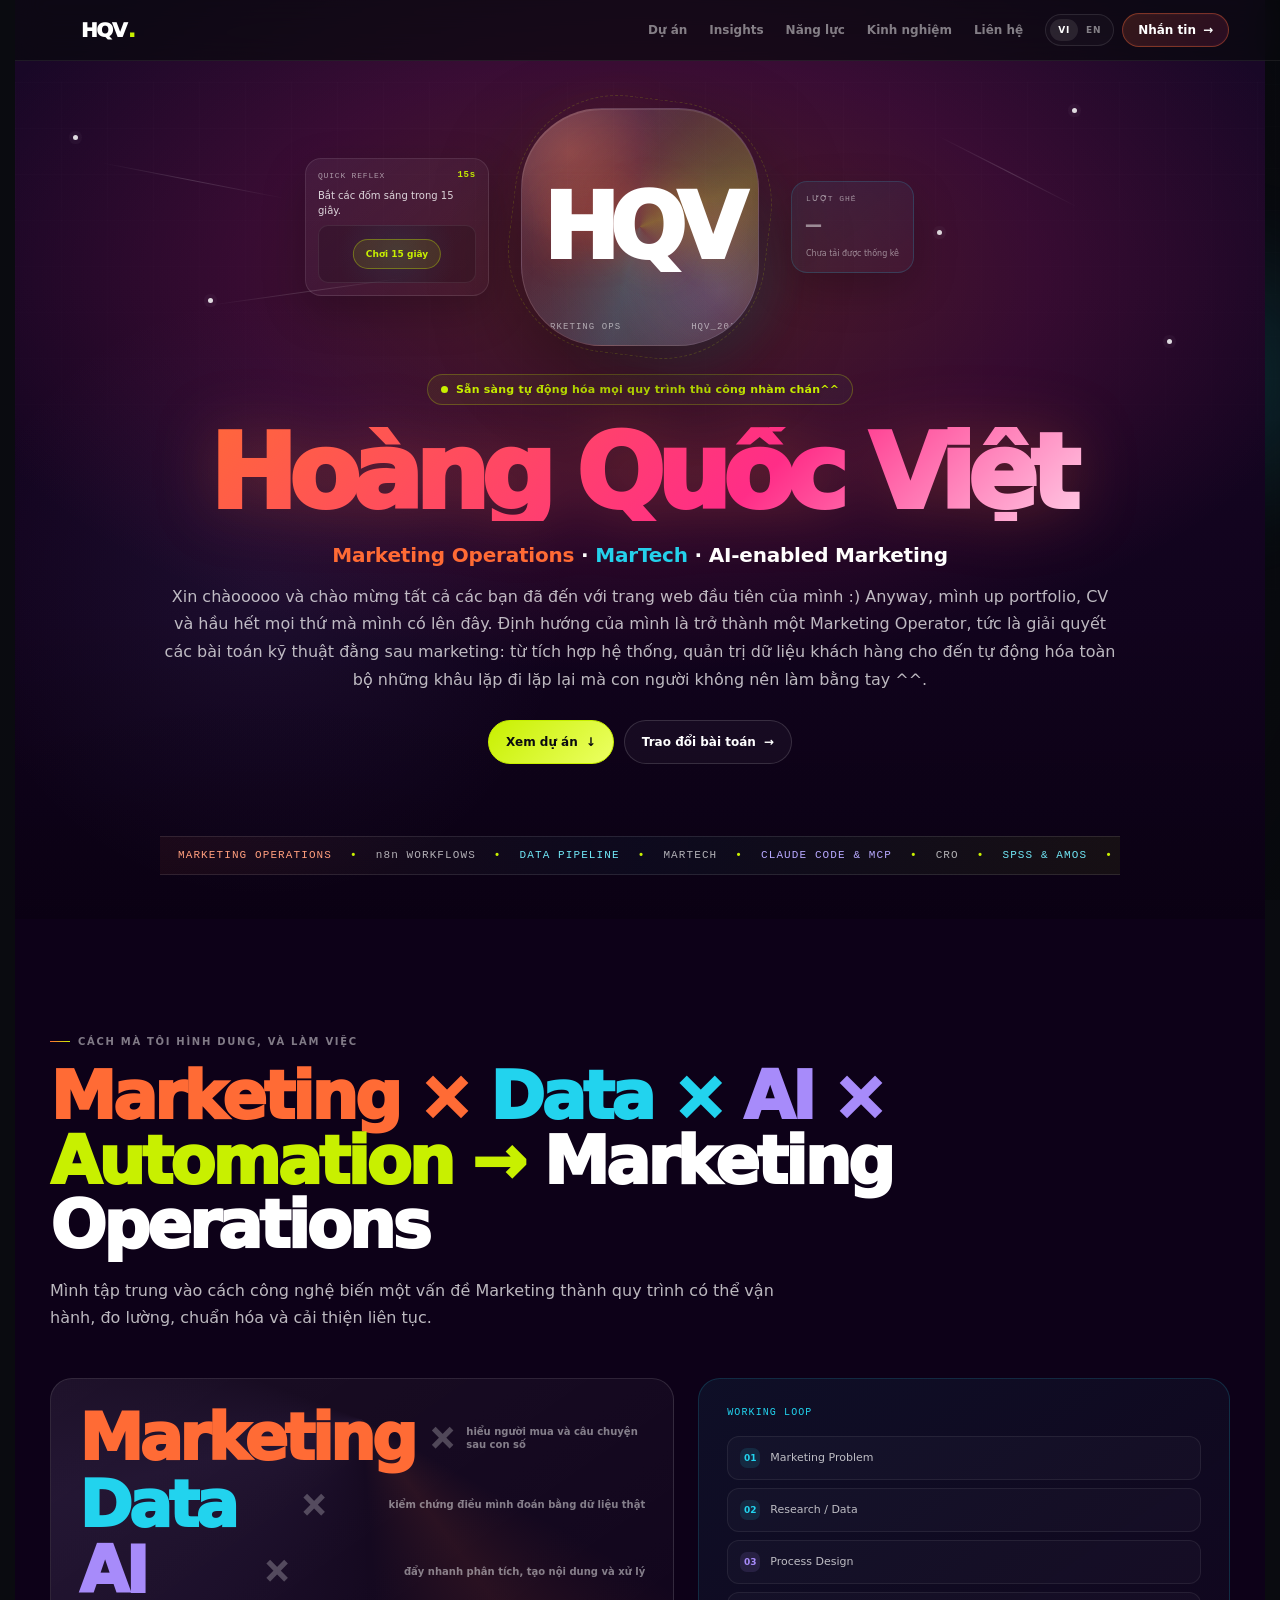
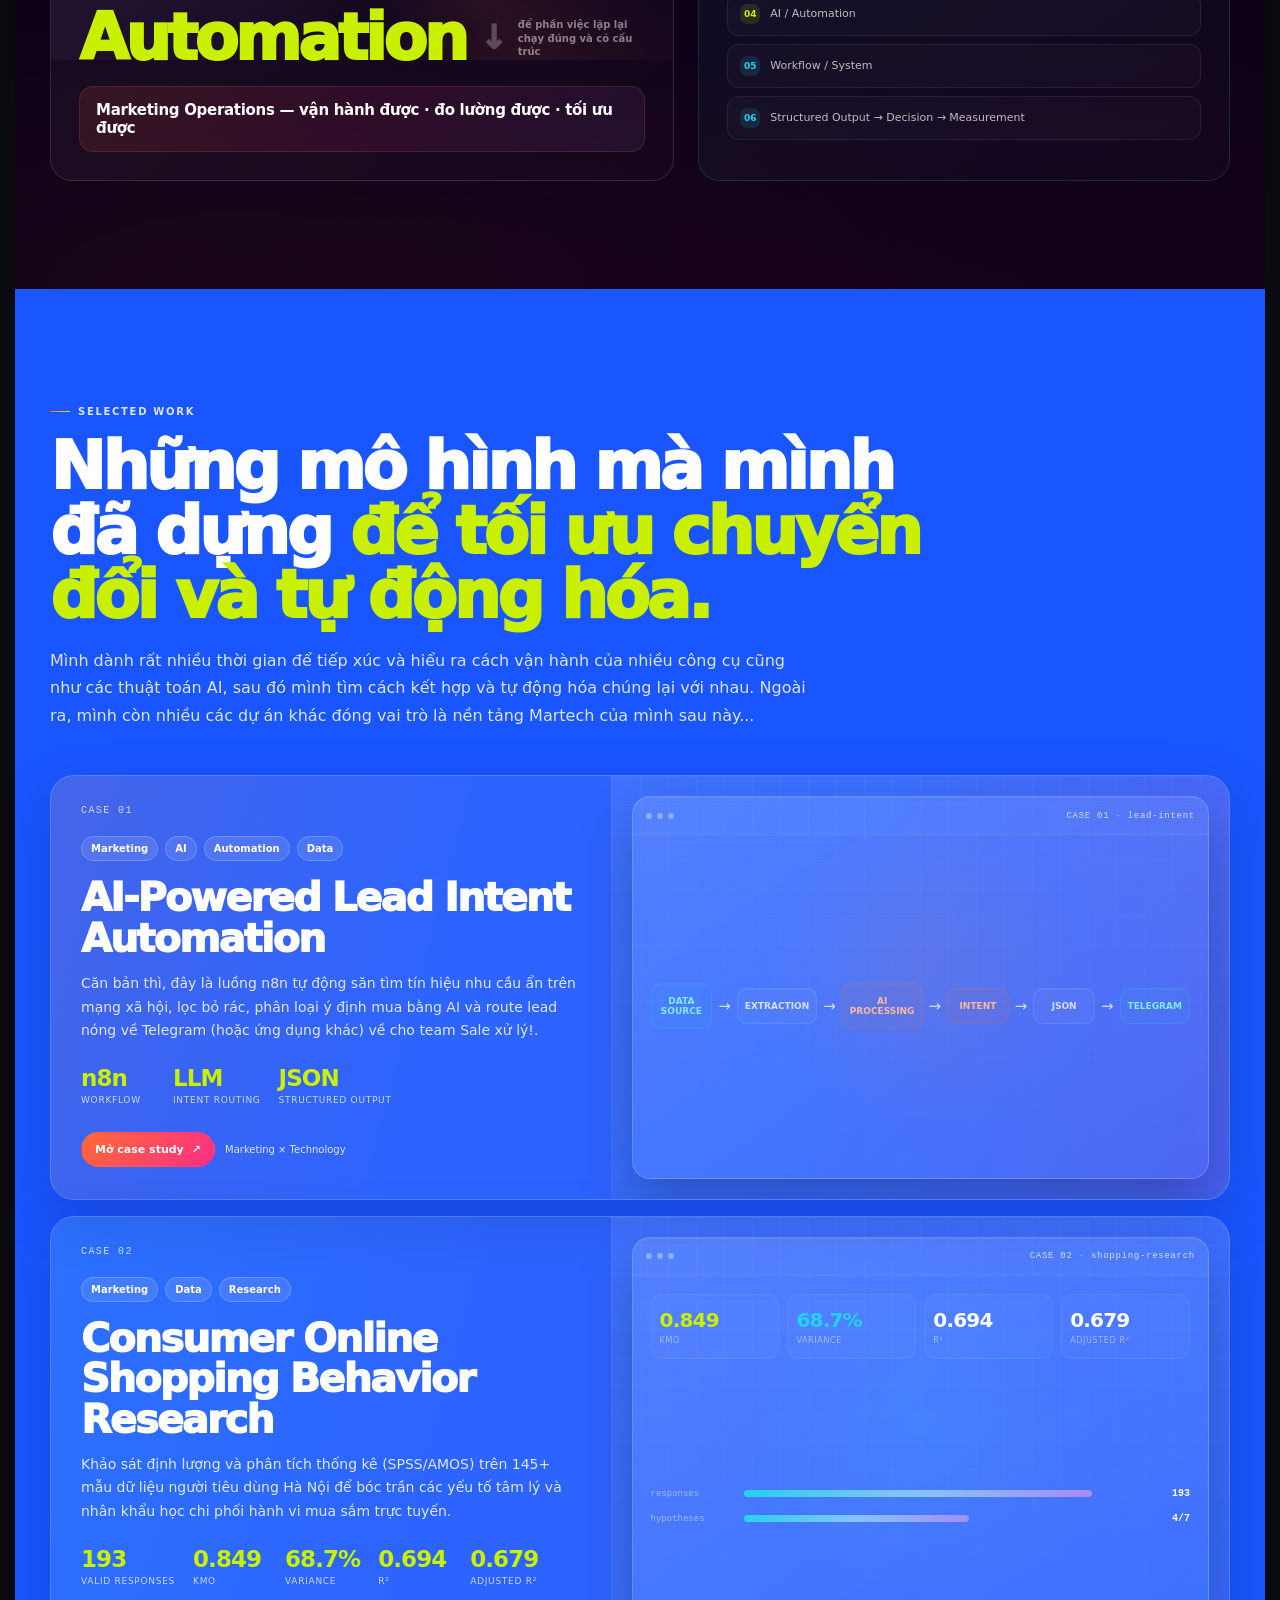
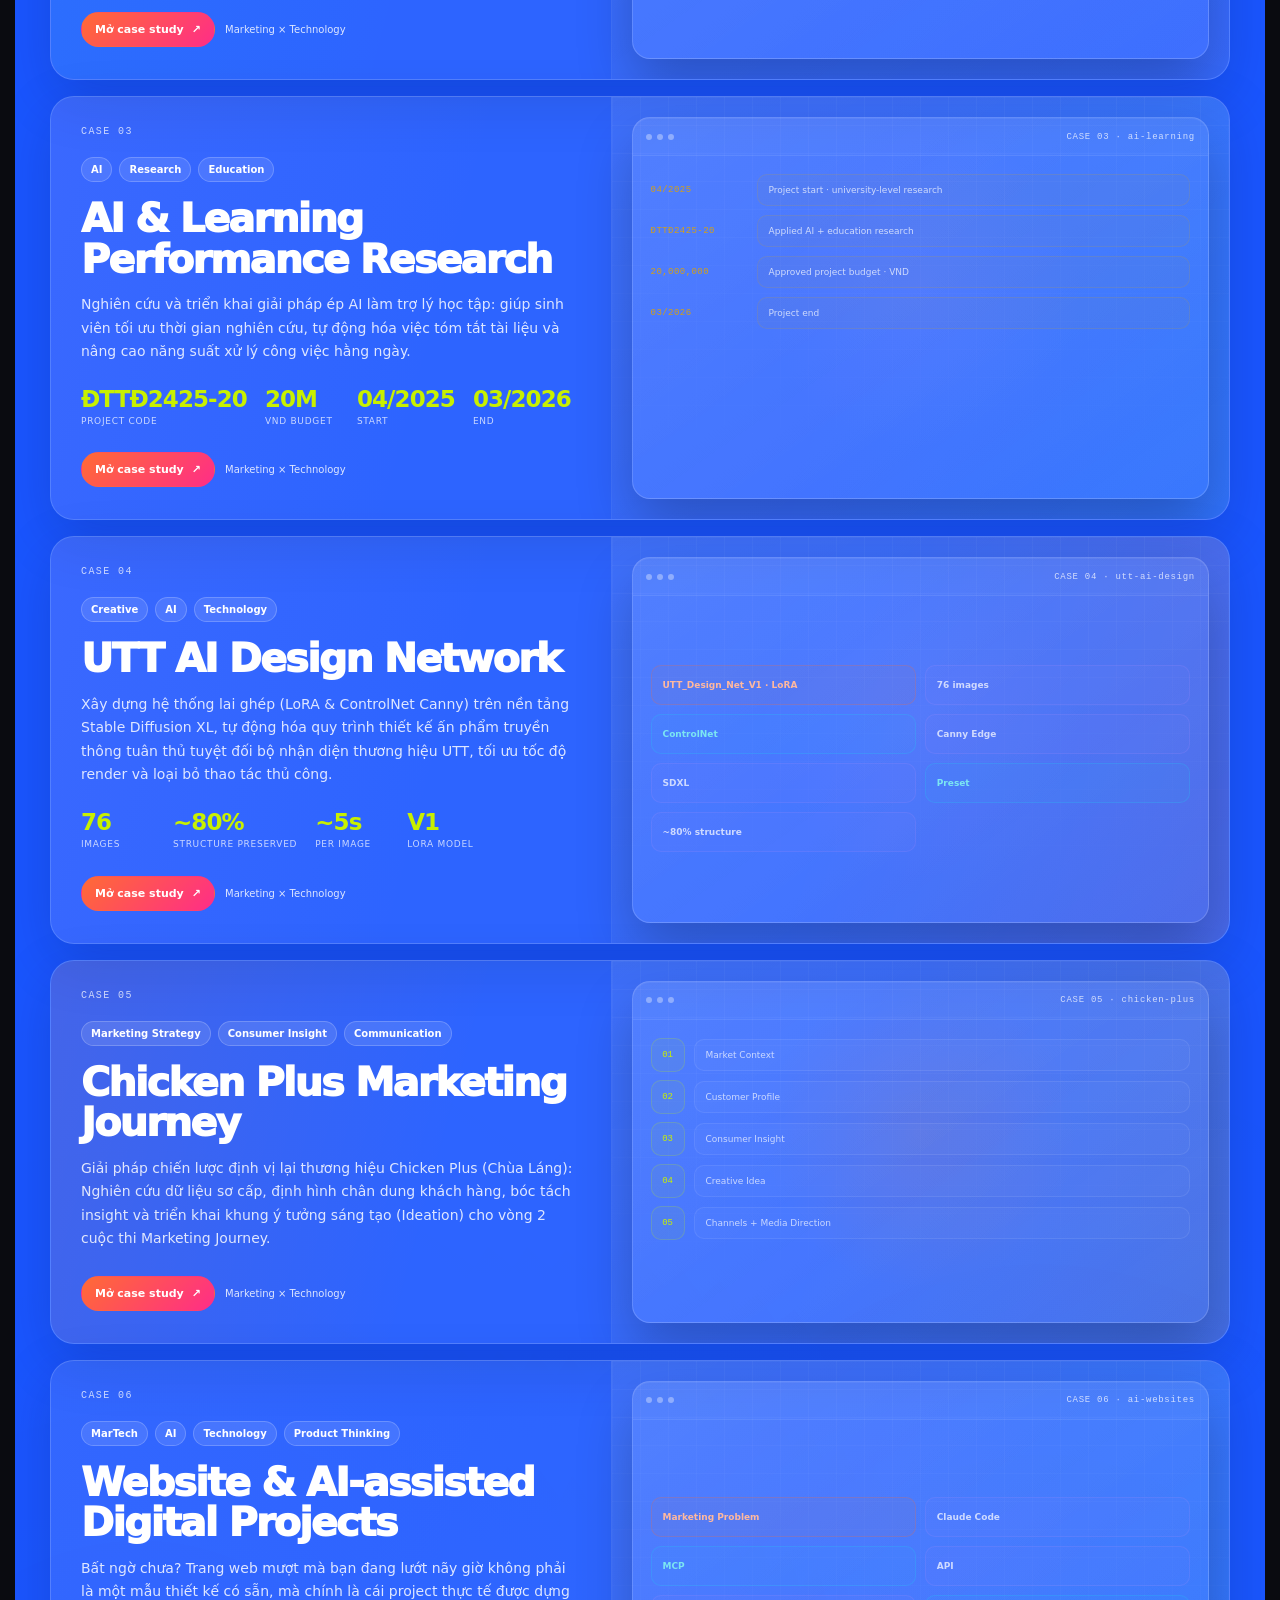
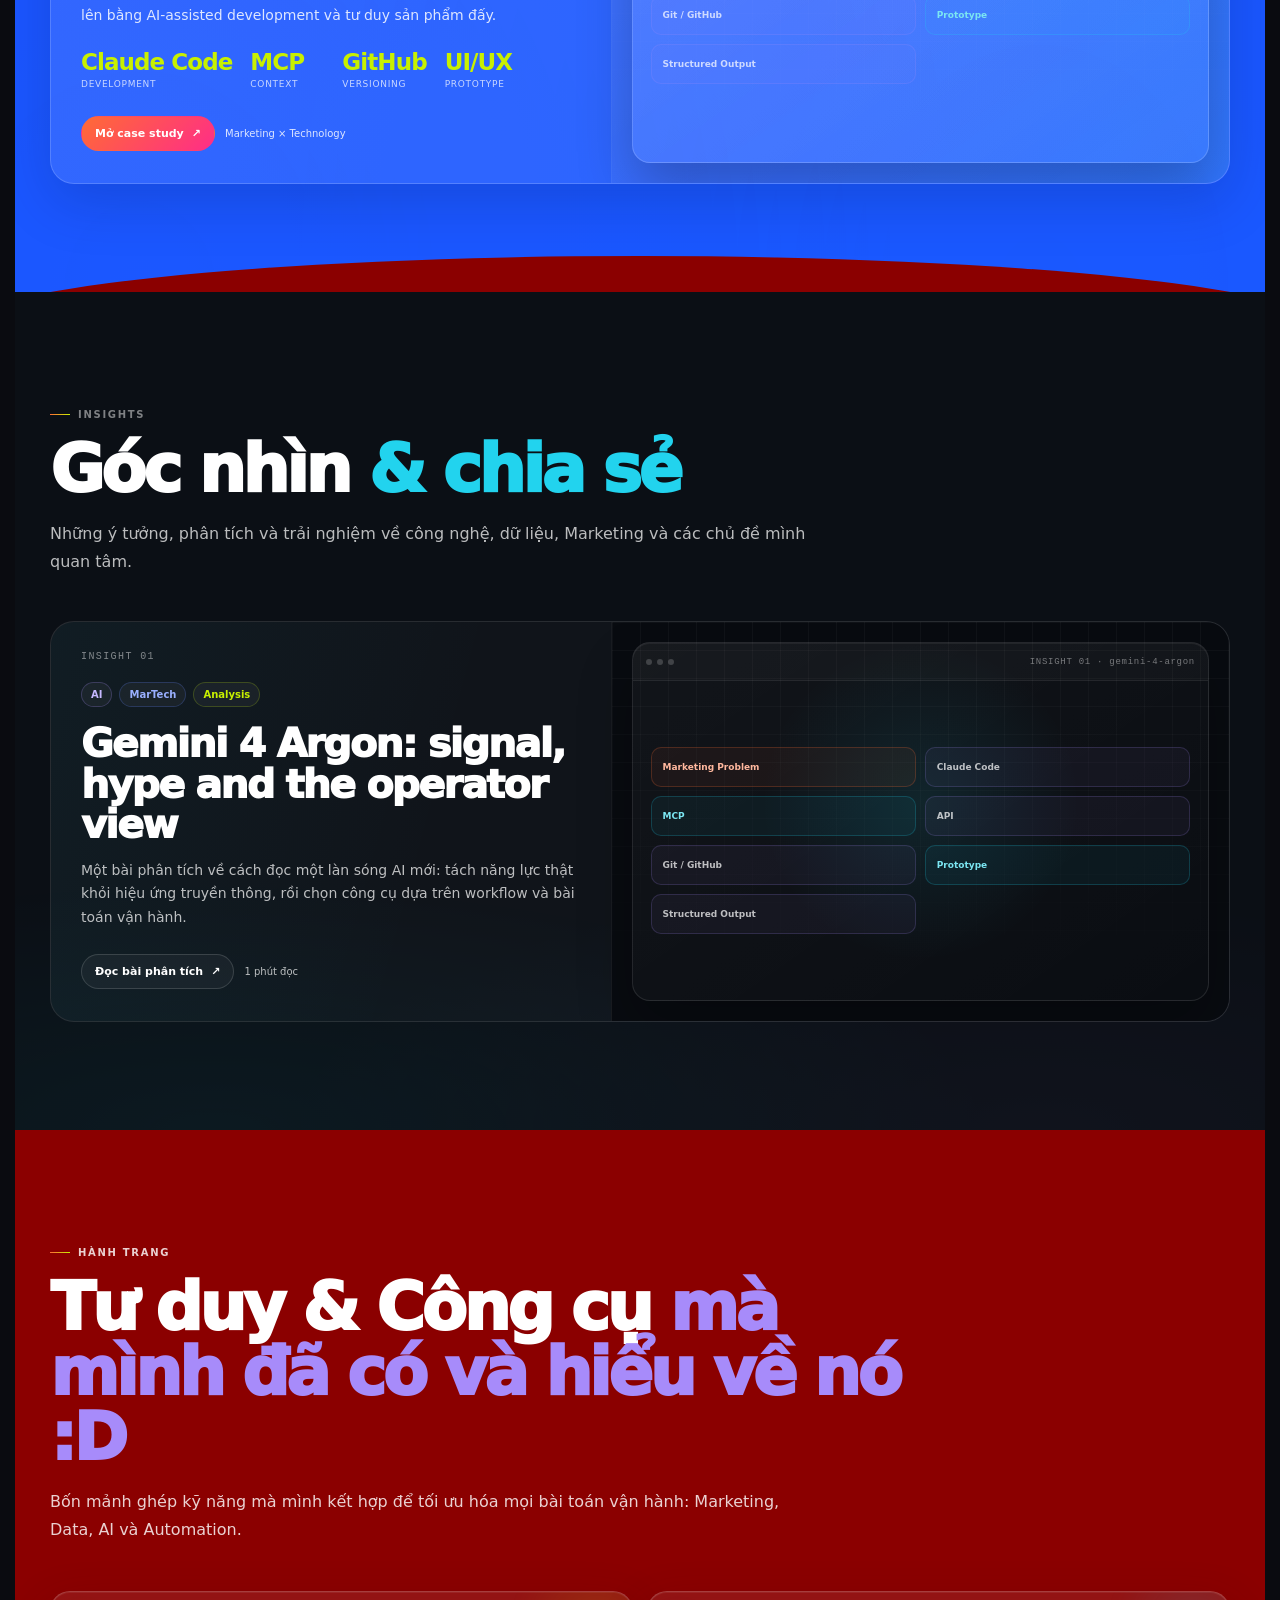
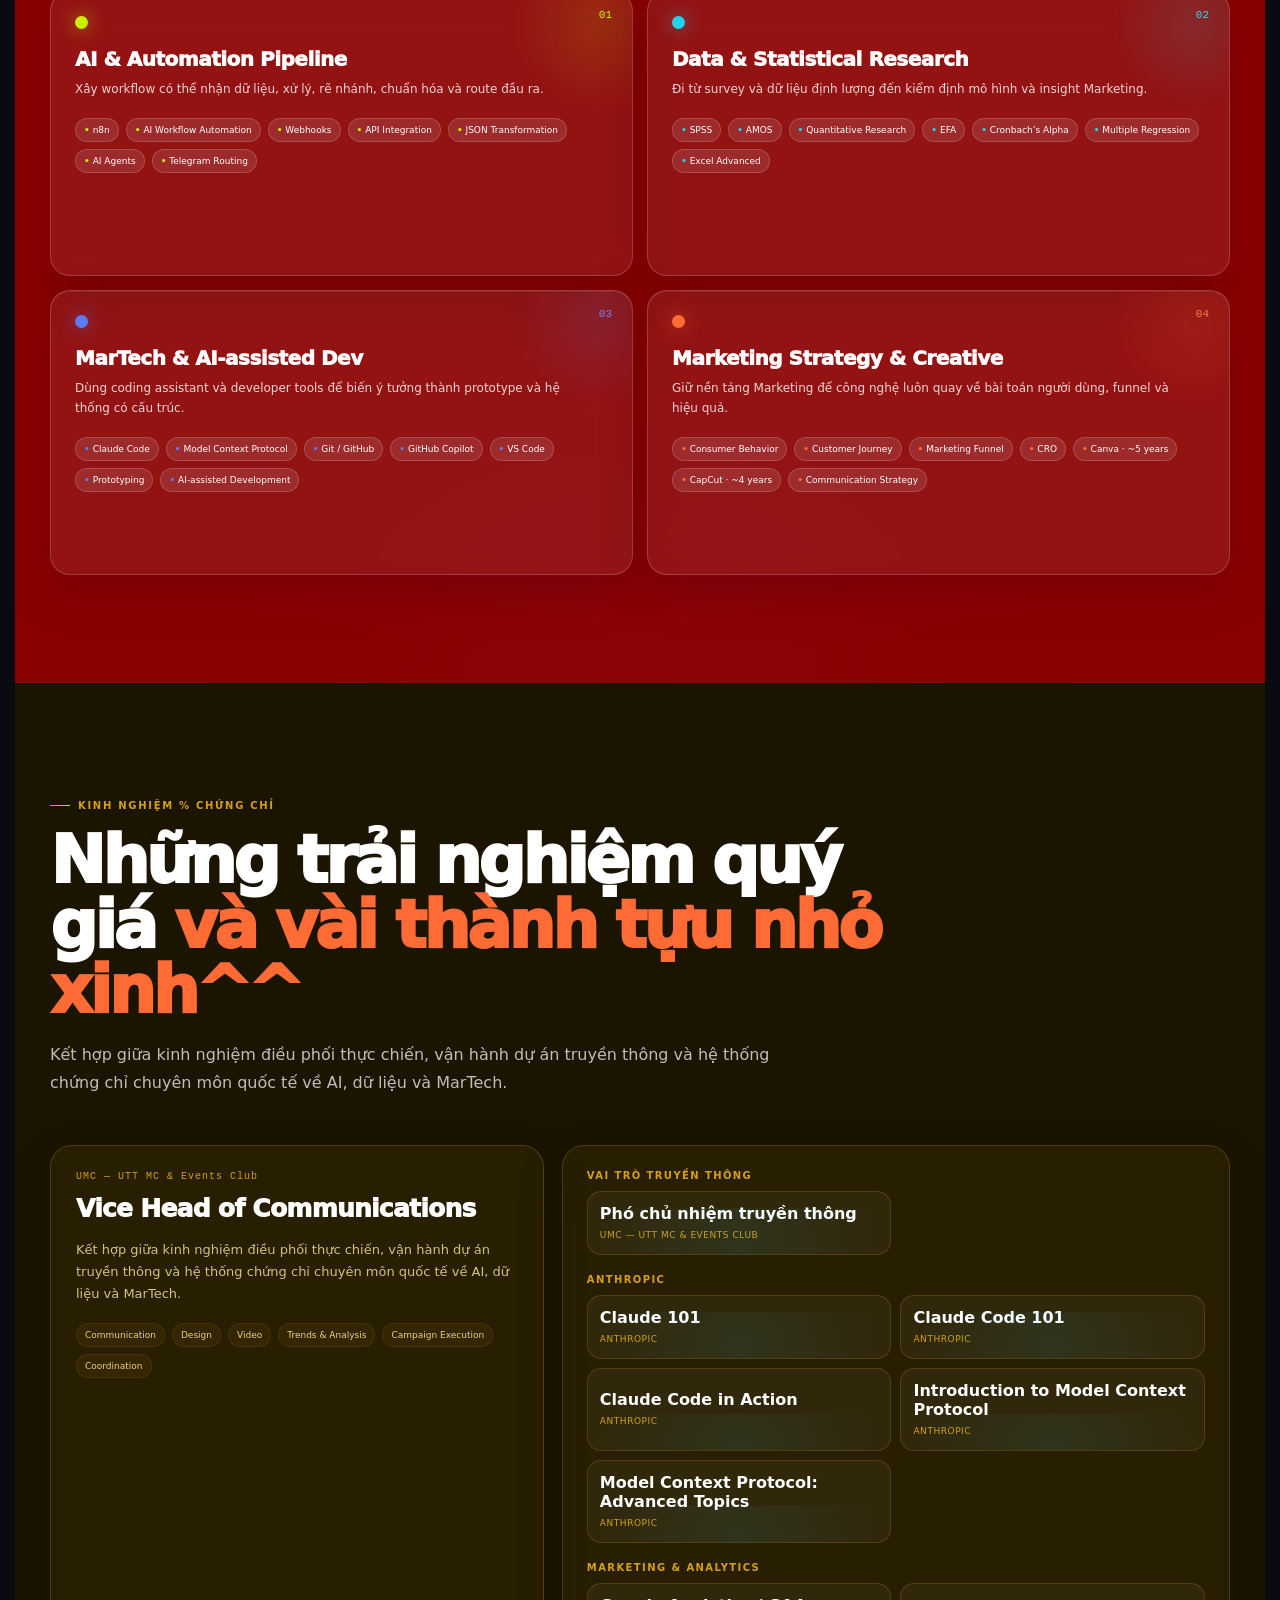
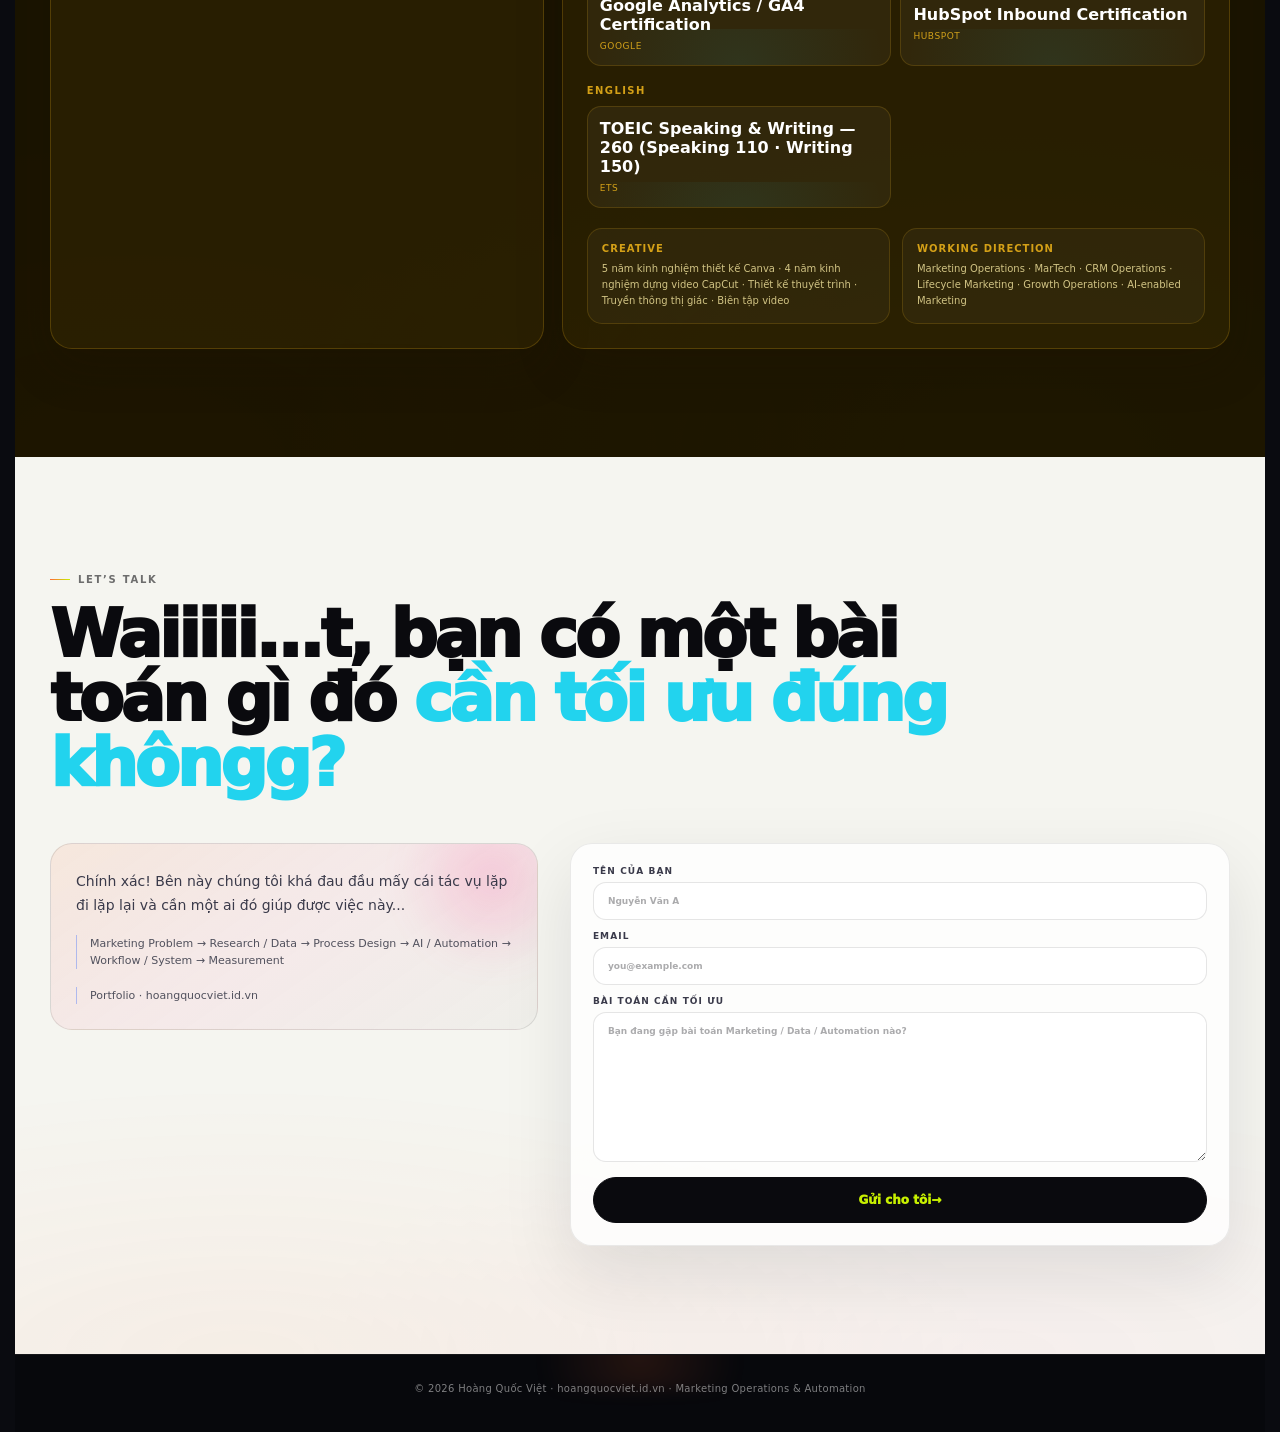
==== commit 9faededf: "Broaden Insights section positioning Co-authored-by: Copilot <223556219+Copilot@users.noreply.github" ====
--- a/index.html
+++ b/index.html
@@ -747,8 +747,8 @@
 <section id="insights" class="section alt" aria-labelledby="insights-title">
   <div class="section-wash cyan"></div><div class="wrap">
     <p class="eyebrow reveal" data-i18n="insights.eyebrow">Insights</p>
-    <h2 id="insights-title" class="reveal"><span data-i18n="insights.heading">Góc nhìn</span> <span class="cyan" data-i18n="insights.headingAccent">MarTech &amp; AI.</span></h2>
-    <p class="lead reveal" data-i18n="insights.lead">Những bài phân tích, tech breakdown và ghi chú nghiên cứu về cách tôi nhìn công nghệ, dữ liệu và Marketing.</p>
+    <h2 id="insights-title" class="reveal"><span data-i18n="insights.heading">Góc nhìn</span> <span class="cyan" data-i18n="insights.headingAccent">&amp; chia sẻ</span></h2>
+    <p class="lead reveal" data-i18n="insights.lead">Những ý tưởng, phân tích và trải nghiệm về công nghệ, dữ liệu, Marketing và các chủ đề mình quan tâm.</p>
     <div class="project-list" id="insightsList"></div>
   </div>
 </section>
@@ -833,8 +833,8 @@
 
 
 
-<script src="./shared.js?v=20261021-flexible-charts-1"></script>
-<script src="./site.js?v=20261021-flexible-charts-1"></script>
+<script src="./shared.js?v=20261021-insights-copy-1"></script>
+<script src="./site.js?v=20261021-insights-copy-1"></script>
 
 
 
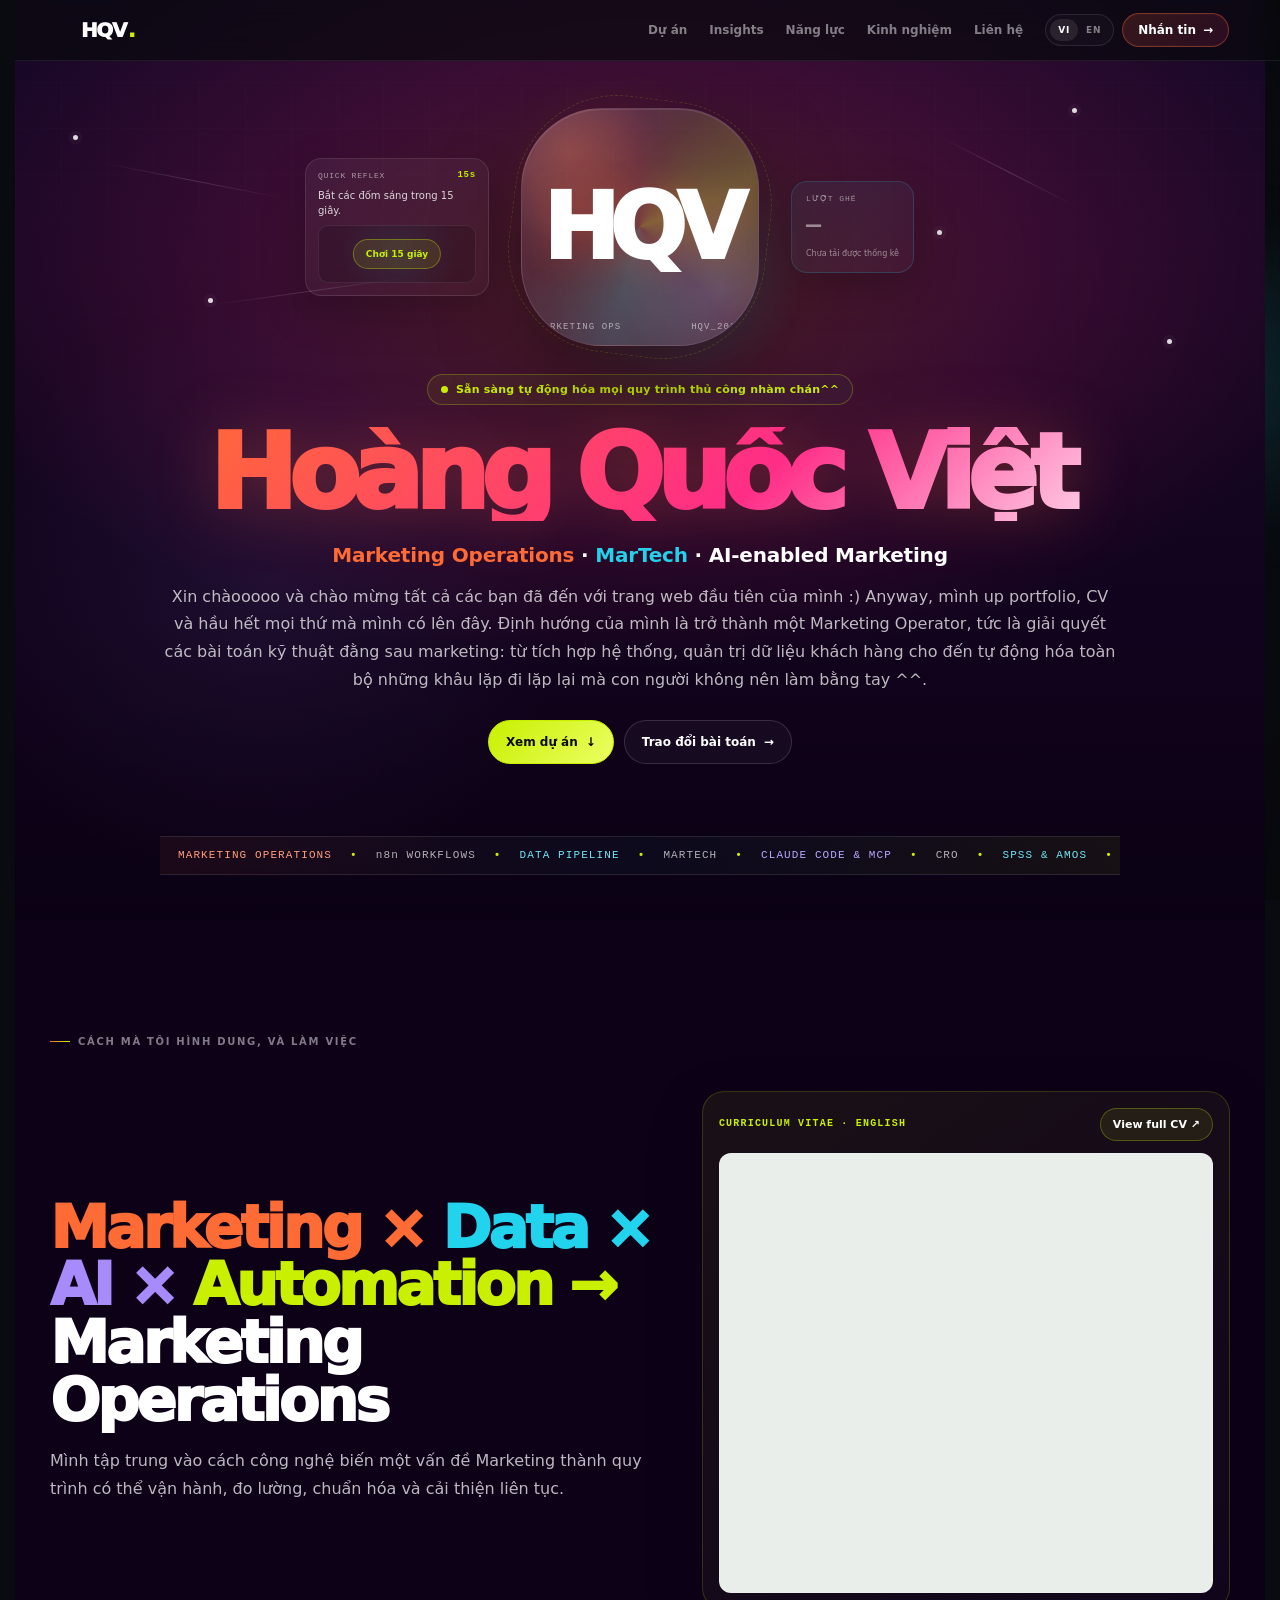
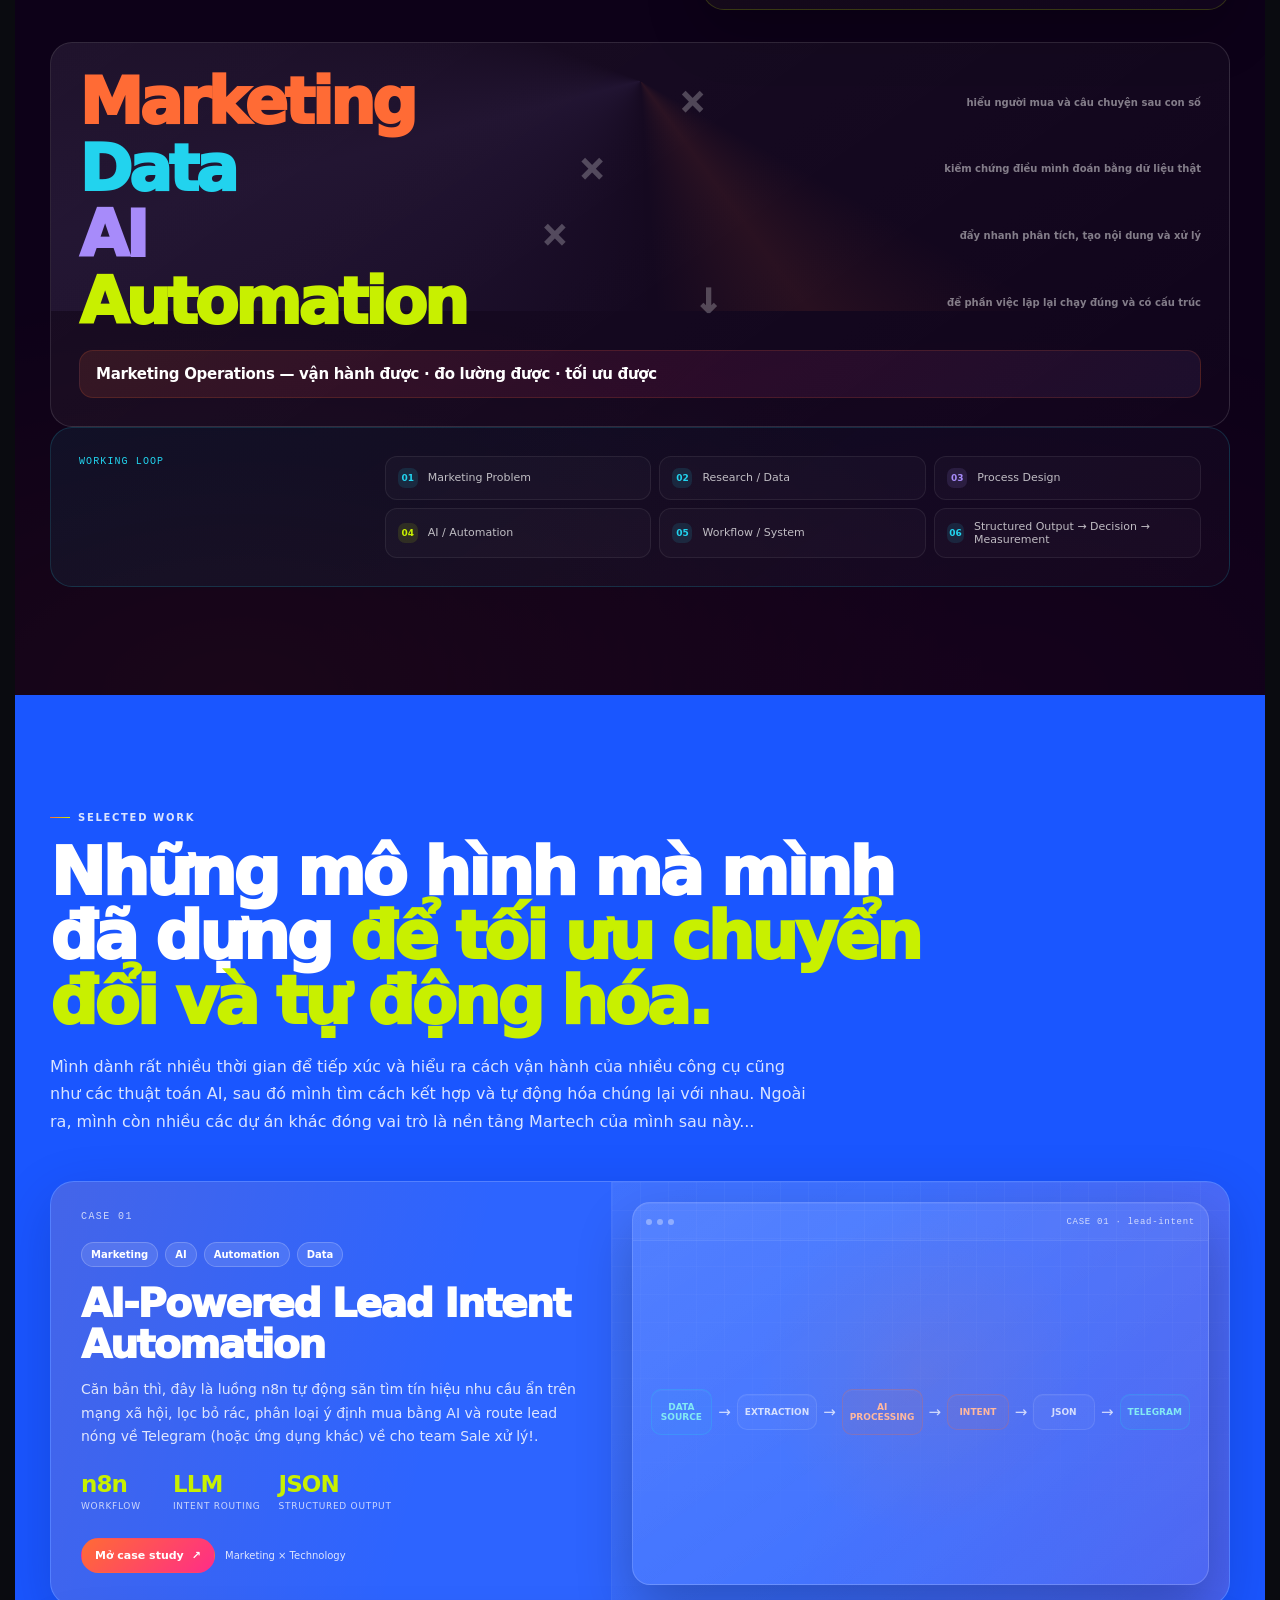
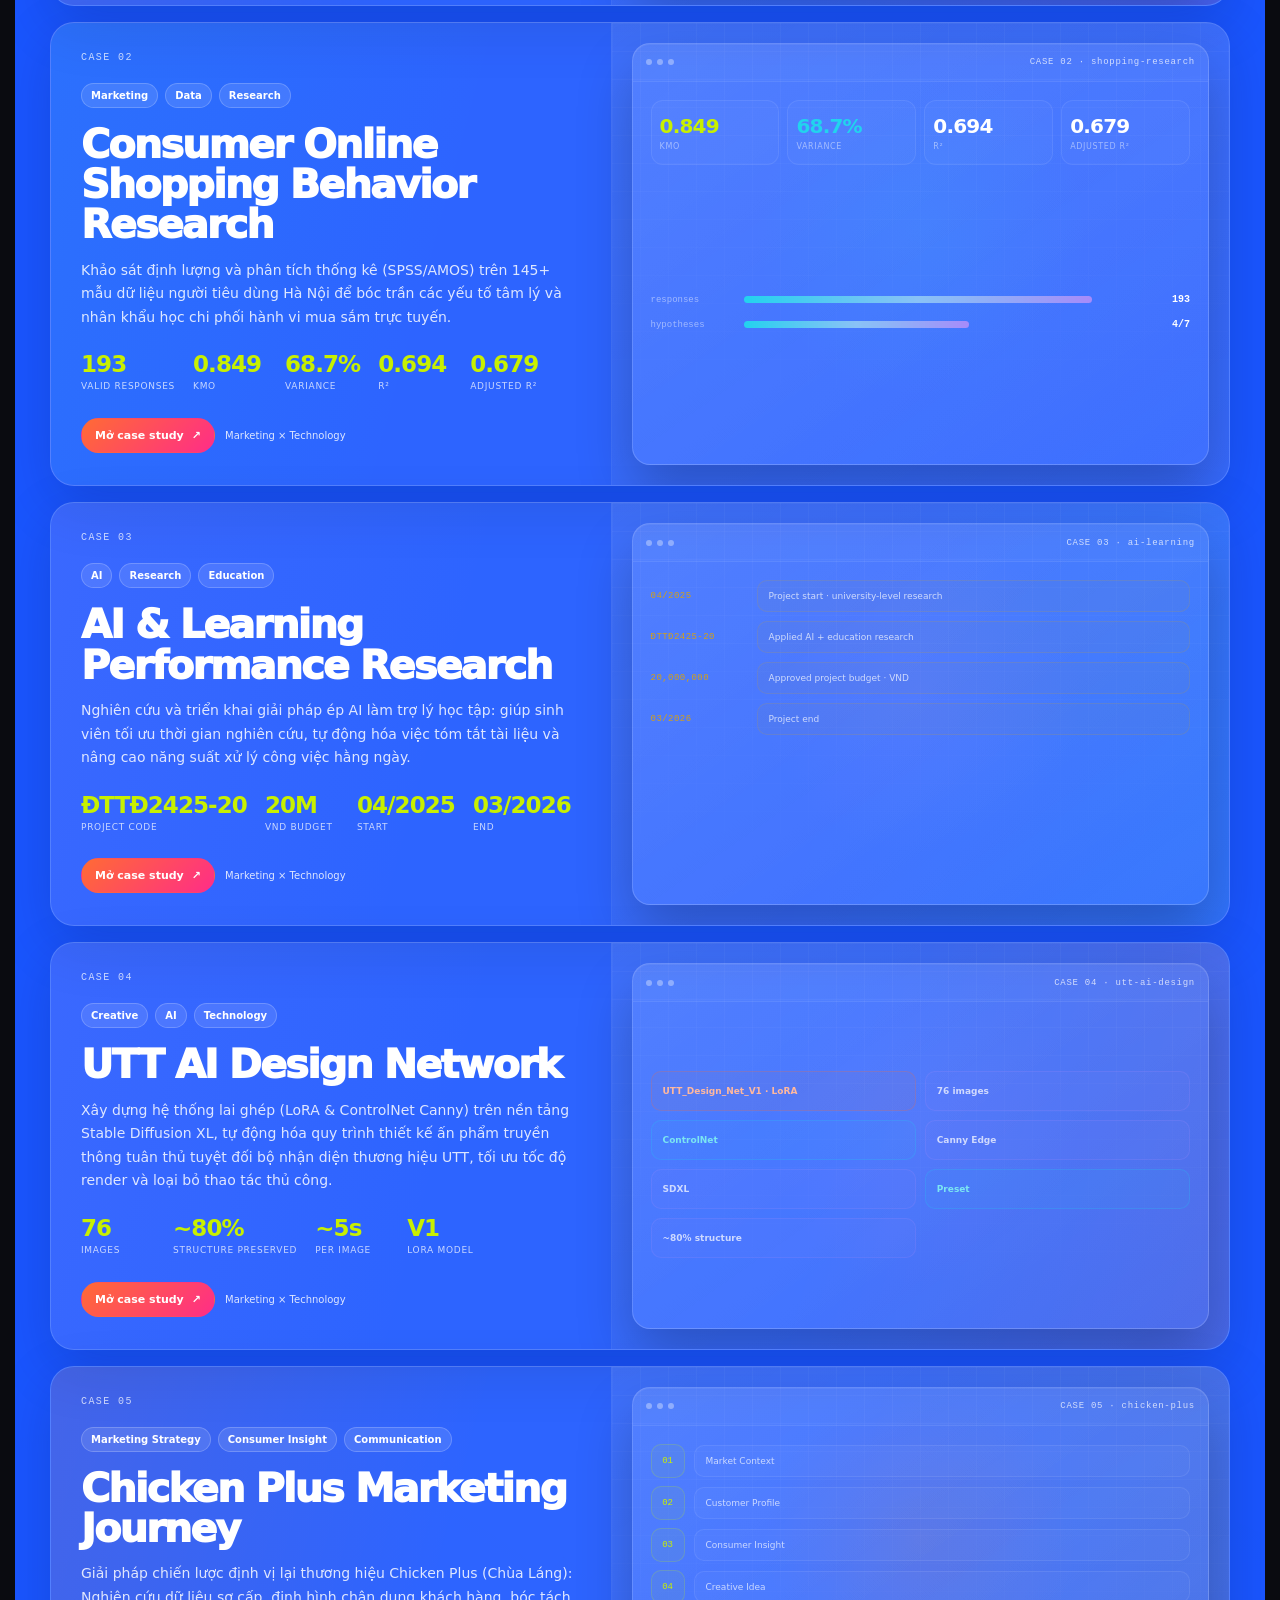
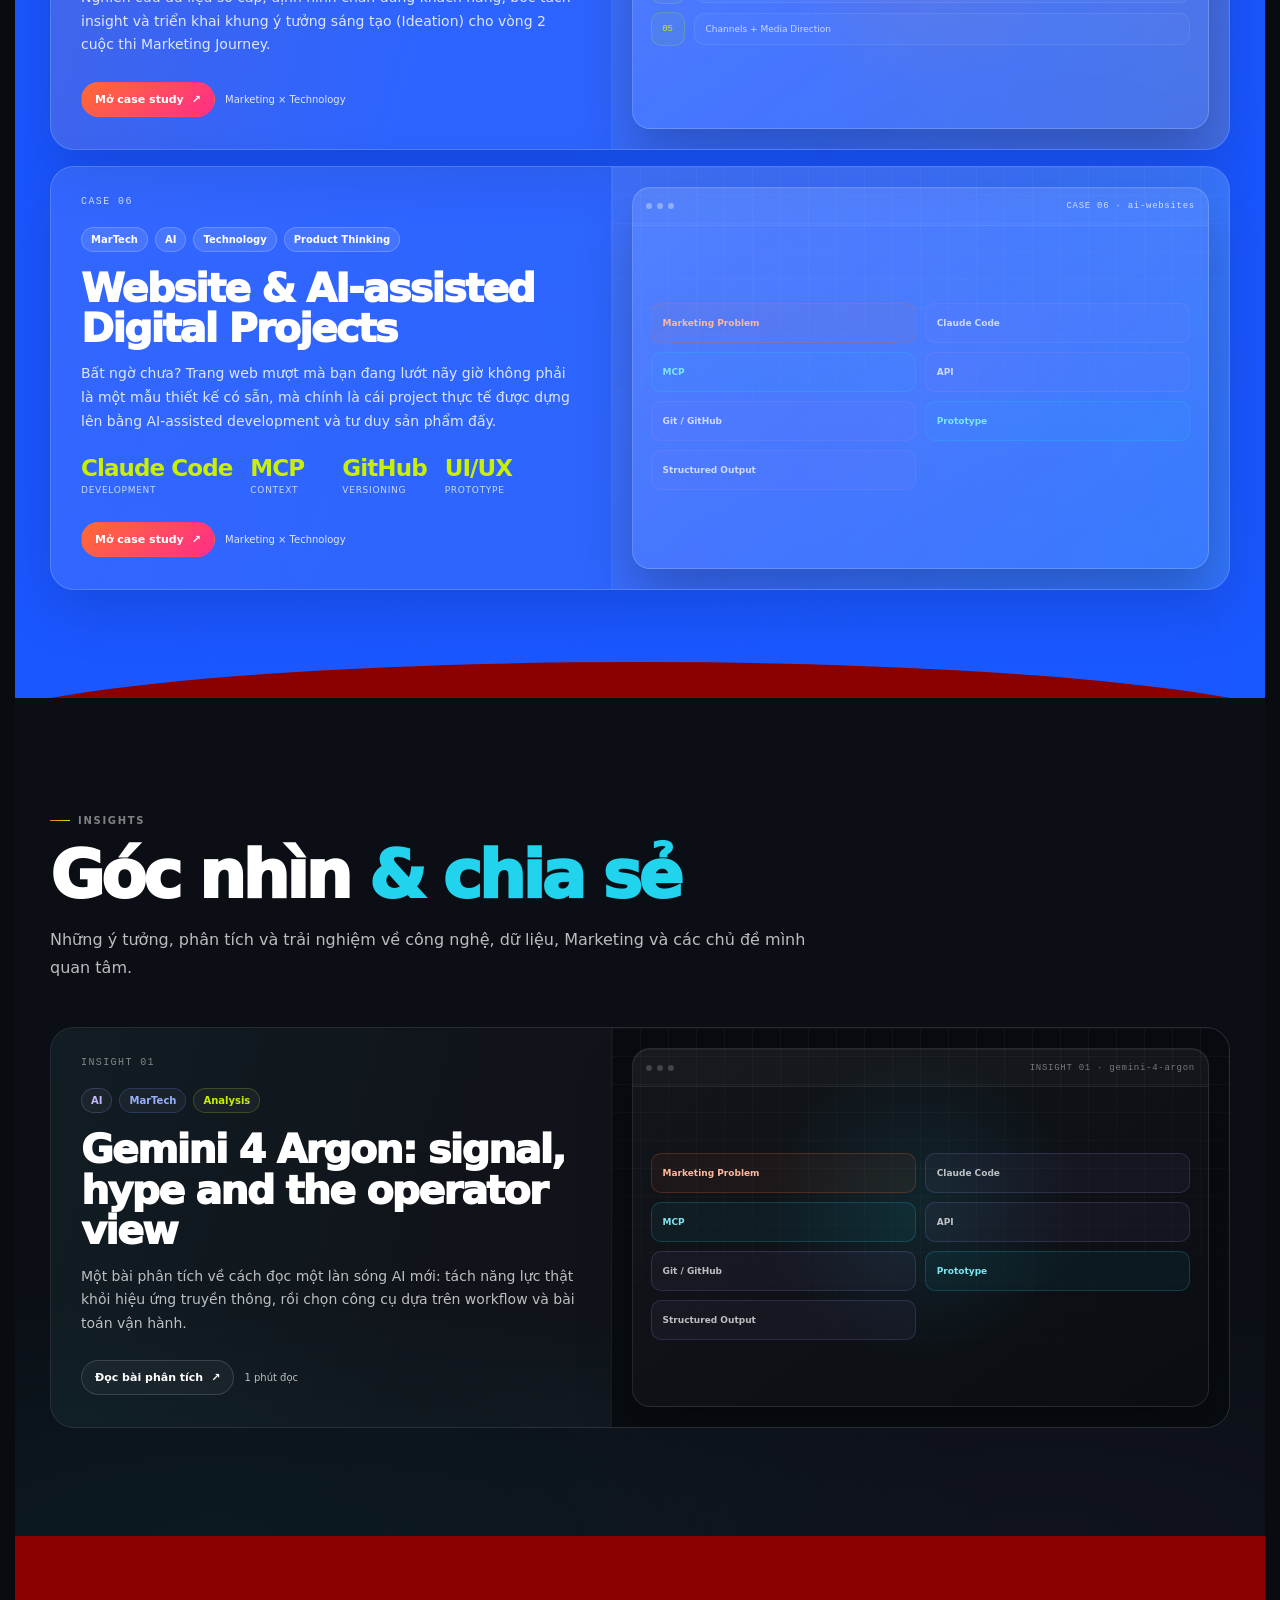
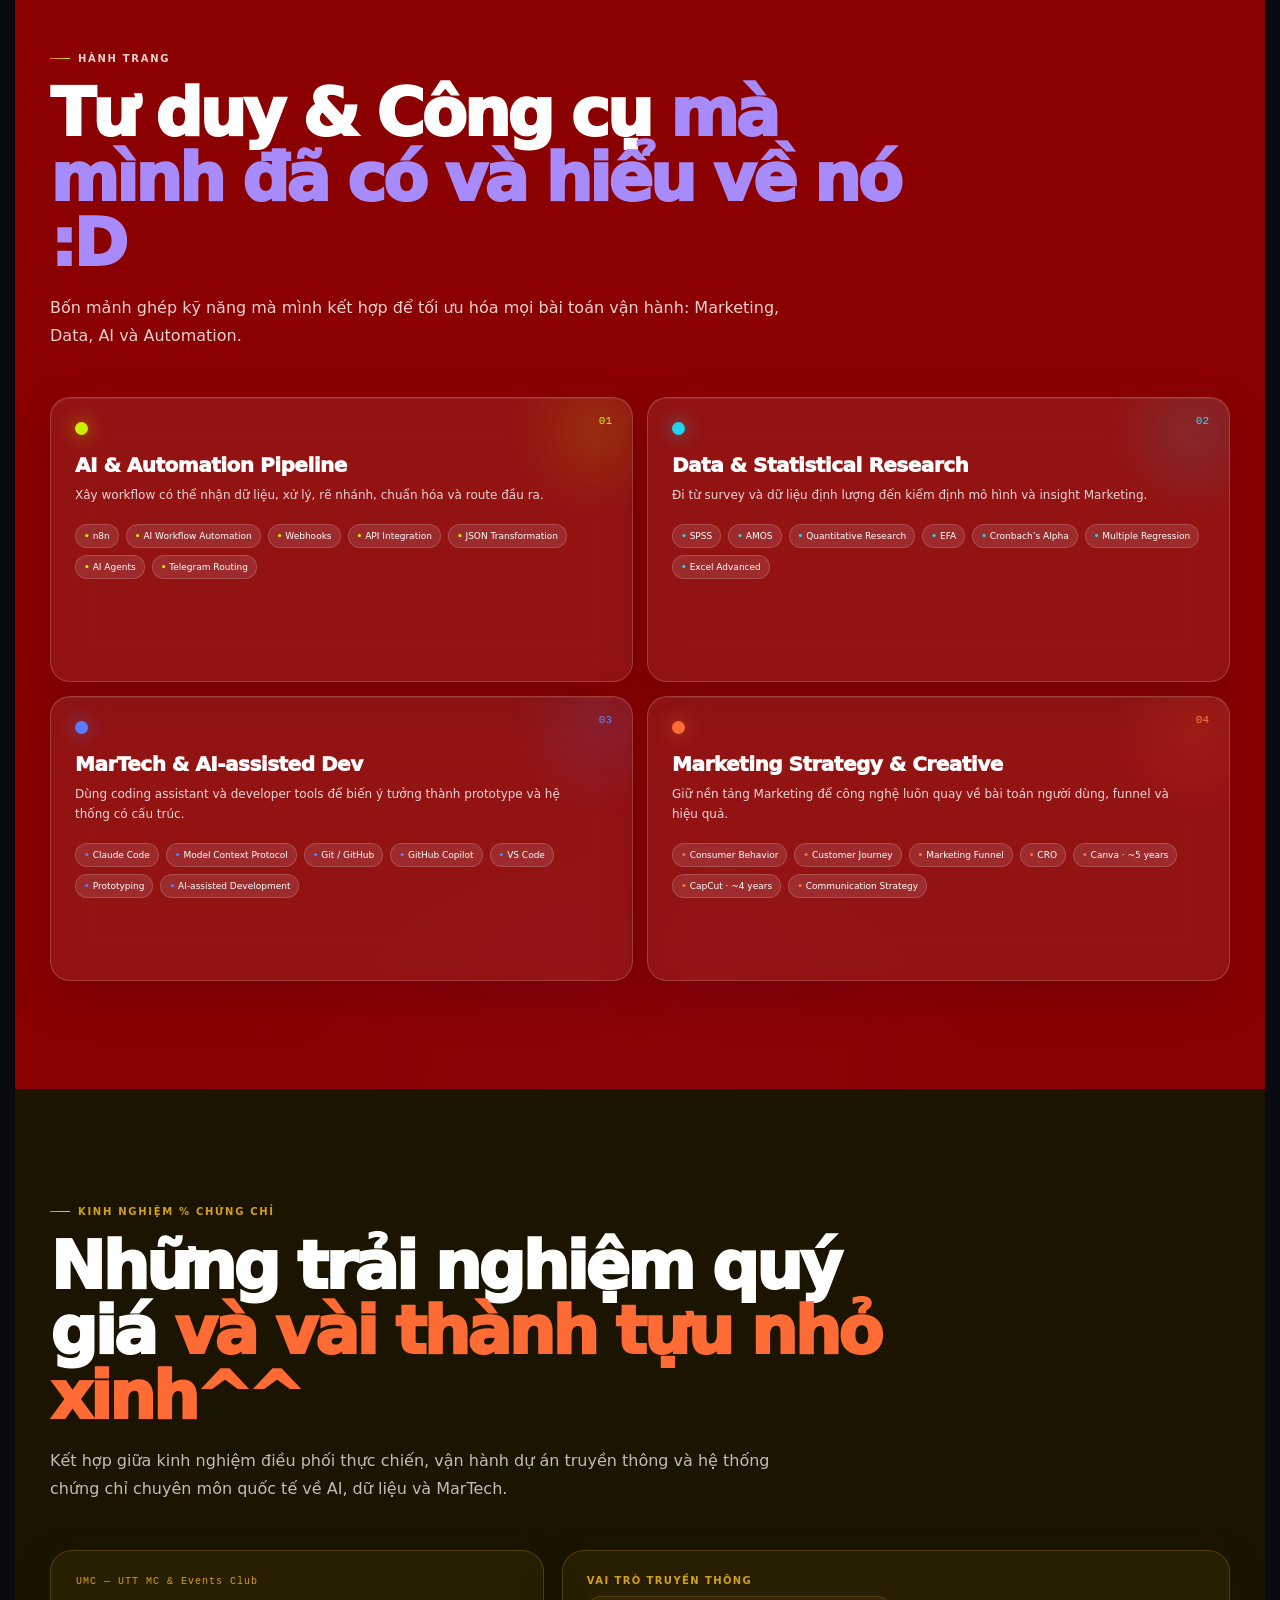
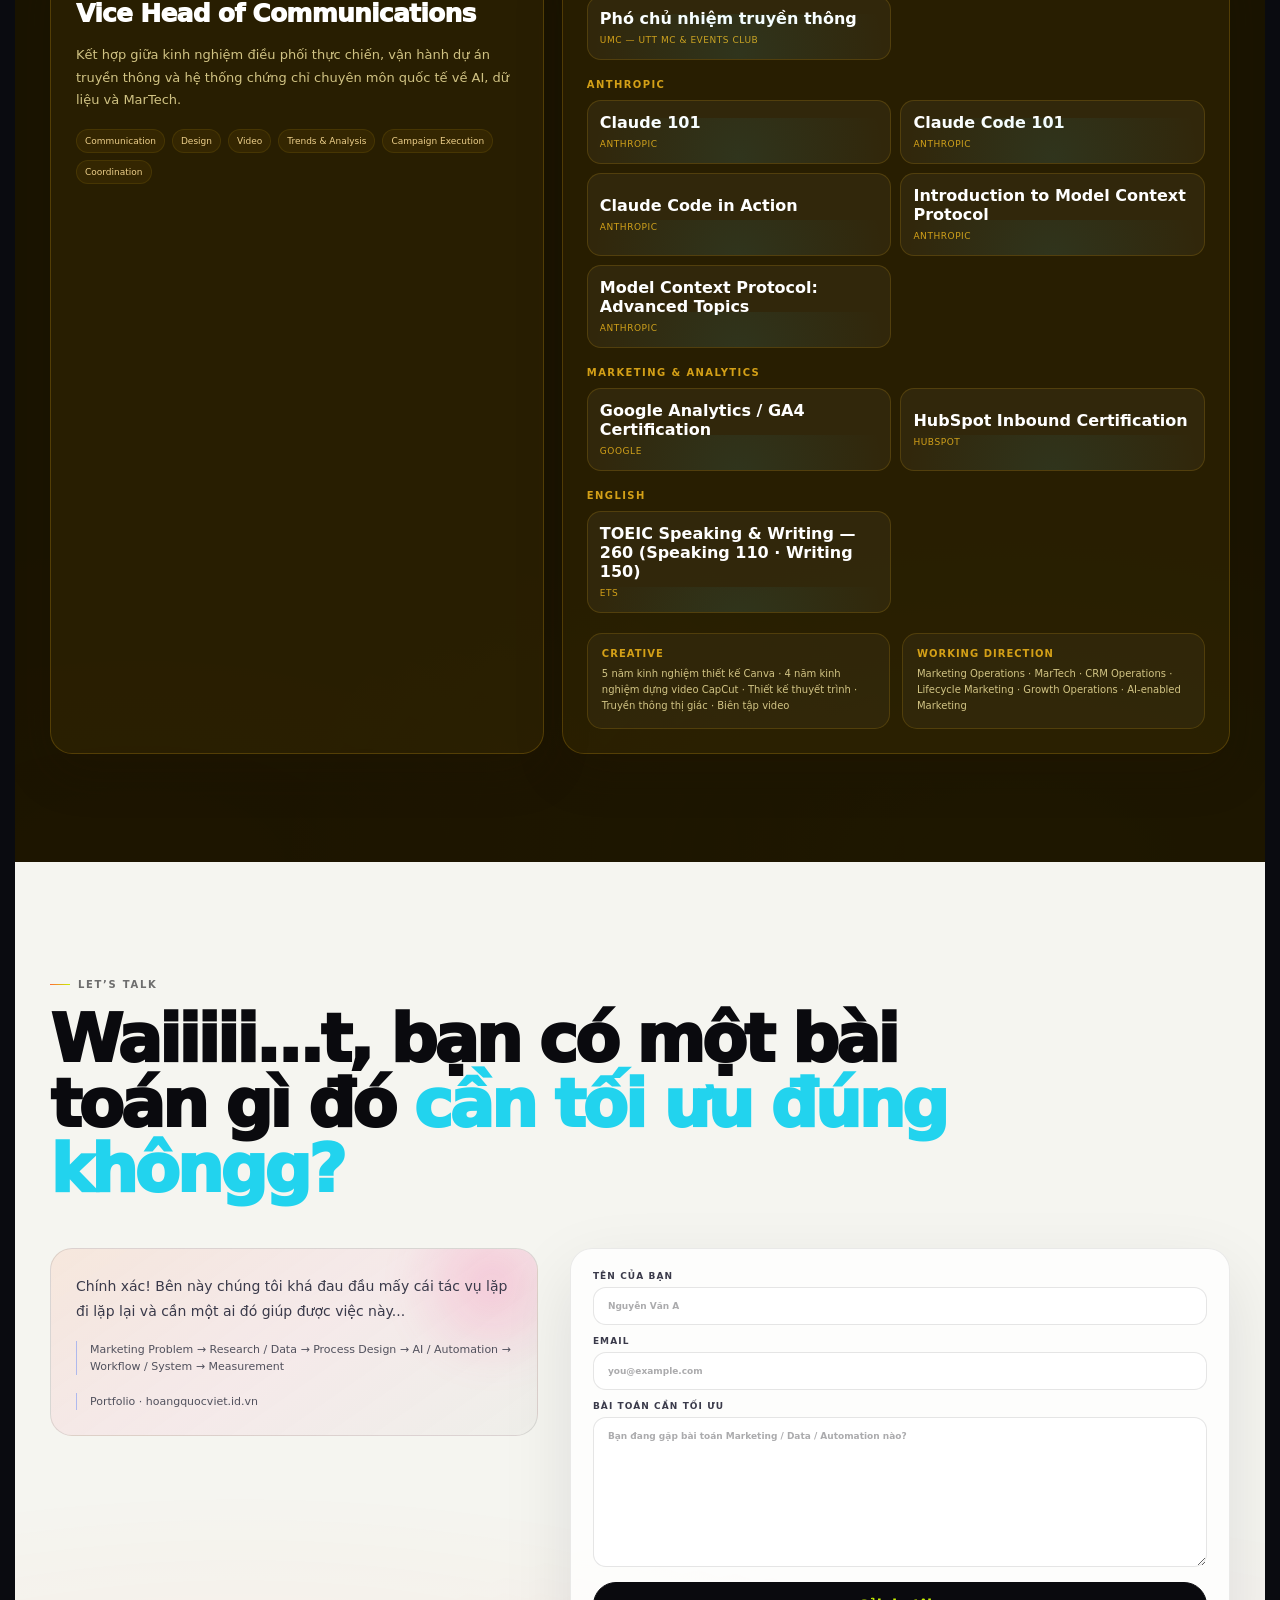
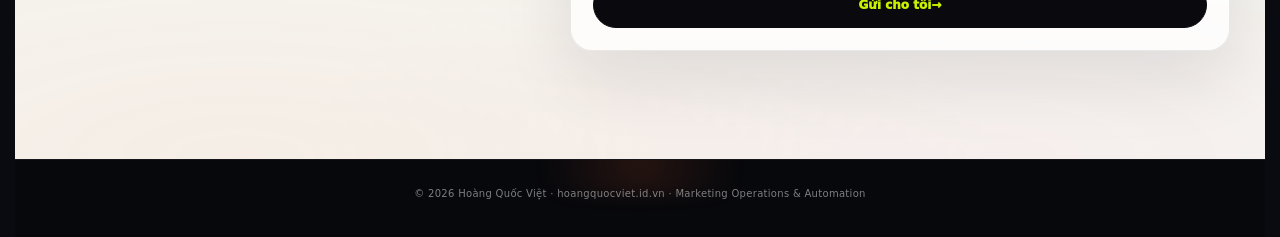
==== commit ffd924af: "feat: add English CV preview and admin controls Co-authored-by: Copilot <223556219+Copilot@users.nor" ====
--- a/index.html
+++ b/index.html
@@ -148,7 +148,29 @@
 .asset-preview img{width:48px;height:36px;object-fit:cover;border-radius:7px;border:1px solid rgba(255,255,255,.10)}
 @keyframes avatarGlow{to{transform:scale(1.08) rotate(-2deg)}}
 @keyframes slowSpin{to{transform:rotate(360deg)}}
-.approach-shell{margin-top:46px;display:grid;grid-template-columns:1.08fr .92fr;gap:24px;align-items:stretch}
+.approach-intro{display:grid;grid-template-columns:minmax(0,1.08fr) minmax(340px,.92fr);gap:32px;align-items:center;margin-top:26px}
+.approach-intro-copy h2{font-size:clamp(34px,4.6vw,60px)}
+.approach-intro-copy .lead{max-width:720px}
+.cv-feature{min-width:0;padding:16px;border:1px solid rgba(200,240,0,.18);border-radius:22px;background:linear-gradient(145deg,rgba(200,240,0,.065),rgba(255,255,255,.018));box-shadow:0 20px 56px rgba(0,0,0,.22)}
+.cv-feature[hidden]{display:none}
+.cv-feature-head{display:flex;justify-content:space-between;align-items:center;gap:12px;margin-bottom:12px}
+.cv-feature-label{color:var(--lime);font:900 10px/1.4 ui-monospace,SFMono-Regular,Menlo,monospace;letter-spacing:.12em;text-transform:uppercase}
+.cv-feature-open{flex:none;padding:9px 12px;border:1px solid rgba(200,240,0,.28);border-radius:999px;background:rgba(200,240,0,.08);color:#fff;font-size:11px;font-weight:850;cursor:pointer}
+.cv-feature-open:hover,.cv-feature-open:focus-visible{background:rgba(200,240,0,.16);outline:2px solid rgba(200,240,0,.4);outline-offset:2px}
+.cv-feature-frame{display:block;width:100%;height:440px;border:1px solid rgba(255,255,255,.08);border-radius:12px;background:#e9eeeb}
+.cv-feature-error{margin-top:10px;color:#ffb89e;font-size:12px;line-height:1.5}
+.approach-shell{margin-top:32px;display:grid;grid-template-columns:1fr;gap:18px;align-items:stretch}
+#cvDialog{width:min(1400px,98vw);height:min(94dvh,1000px);max-width:none;max-height:none;padding:0;border:1px solid rgba(255,255,255,.12);border-radius:18px;background:#080a0f;color:#fff;overflow:hidden}
+#cvDialog::backdrop{background:rgba(0,0,0,.78);backdrop-filter:blur(8px)}
+.cv-dialog-head{height:58px;display:flex;align-items:center;justify-content:space-between;gap:12px;padding:8px 14px 8px 18px;border-bottom:1px solid rgba(255,255,255,.08);background:#0d1117}
+.cv-dialog-head h2{font-size:15px;letter-spacing:0}
+.cv-dialog-controls,.cv-language-switch{display:flex;align-items:center;gap:8px}
+.cv-language-switch{padding:3px;border:1px solid rgba(255,255,255,.12);border-radius:999px}
+.cv-language-switch button,.cv-dialog-close{border:0;border-radius:999px;background:transparent;color:rgba(255,255,255,.65);font-weight:850;cursor:pointer}
+.cv-language-switch button{padding:7px 10px;font-size:10px}
+.cv-language-switch button[aria-pressed="true"]{background:rgba(200,240,0,.14);color:var(--lime)}
+.cv-dialog-close{width:34px;height:34px;background:rgba(255,255,255,.06);color:#fff;font-size:23px;line-height:1}
+.cv-dialog-frame{display:block;width:100%;height:calc(100% - 58px);border:0;background:#e9eeeb}
 .approach-panel{position:relative;padding:28px;border:1px solid rgba(255,255,255,.09);border-radius:22px;background:linear-gradient(145deg,rgba(255,255,255,.038),rgba(255,255,255,.012));overflow:hidden}
 .approach-panel::before{content:"";position:absolute;inset:-50% -25% auto;height:120%;background:conic-gradient(from 25deg,transparent 0 26%,rgba(255,107,53,.09) 33%,transparent 42%,rgba(167,139,250,.08) 64%,transparent 74%);animation:slowSpin 26s linear infinite}
 .approach-panel>*{position:relative;z-index:1}
@@ -159,12 +181,14 @@
 .formula-arrow{color:rgba(255,255,255,.25);font-size:.52em;text-align:center}
 .result-band{margin-top:16px;padding:14px 16px;border-radius:14px;background:linear-gradient(135deg,rgba(255,107,53,.12),rgba(255,45,135,.10),rgba(167,139,250,.08));border:1px solid rgba(255,107,53,.16);font-size:15px;font-weight:900;letter-spacing:-.02em}
 .process-panel{padding:28px;border:1px solid rgba(34,211,238,.12);border-radius:22px;background:linear-gradient(145deg,rgba(34,211,238,.05),rgba(255,255,255,.015))}
+.process-panel{display:grid;grid-template-columns:minmax(150px,.35fr) 1fr;gap:20px;align-items:start}
 .process-kicker{font:10px ui-monospace,SFMono-Regular,Menlo,monospace;letter-spacing:.11em;color:var(--cyan);text-transform:uppercase}
-.process-list{display:grid;gap:8px;margin-top:18px}
+.process-list{display:grid;grid-template-columns:repeat(3,minmax(0,1fr));gap:8px;margin-top:0}
 .process-item{display:flex;align-items:center;gap:10px;padding:11px 12px;border:1px solid rgba(255,255,255,.07);border-radius:12px;background:rgba(255,255,255,.022);font-size:11px;color:rgba(255,255,255,.72)}
 .process-item b{width:20px;height:20px;border-radius:7px;display:grid;place-items:center;background:rgba(34,211,238,.12);color:var(--cyan);font-size:9px}
 .process-item:nth-child(3) b{background:rgba(167,139,250,.13);color:var(--violet)}.process-item:nth-child(4) b{background:rgba(200,240,0,.12);color:var(--lime)}
-@media(max-width:900px){.approach-shell{grid-template-columns:1fr}.formula-row{grid-template-columns:1fr auto}.formula-row .micro{grid-column:1/-1;padding-left:2px}}
+@media(max-width:900px){.approach-intro{grid-template-columns:1fr}.approach-shell{grid-template-columns:1fr}.process-panel{grid-template-columns:1fr}.process-list{grid-template-columns:repeat(2,minmax(0,1fr))}.formula-row{grid-template-columns:1fr auto}.formula-row .micro{grid-column:1/-1;padding-left:2px}}
+@media(max-width:600px){.cv-feature{padding:12px;border-radius:17px}.cv-feature-head{align-items:flex-start;flex-direction:column}.cv-feature-frame{height:390px}.process-panel{padding:20px}.process-list{grid-template-columns:1fr}.approach-shell{margin-top:24px}#cvDialog{width:100vw;height:100dvh;border-radius:0}.cv-dialog-head{height:54px;padding-inline:12px}.cv-dialog-frame{height:calc(100% - 54px)}}
 .project-list{display:grid;gap:16px;margin-top:46px}
 .insights-empty{margin-top:46px;padding:28px;border:1px dashed rgba(34,211,238,.34);border-radius:16px;background:rgba(34,211,238,.055);color:rgba(255,255,255,.76);font:700 12px/1.6 ui-monospace,monospace;text-align:center}
 .project-card{position:relative;display:grid;grid-template-columns:minmax(0,.95fr) minmax(360px,1.05fr);gap:0;border:1px solid var(--line);border-radius:var(--radius);background:rgba(255,255,255,.025);overflow:hidden;transition:transform .2s ease,border-color .2s ease,box-shadow .2s ease}
@@ -719,8 +743,17 @@
 <section id="approach" class="section alt" aria-labelledby="approach-title">
   <div class="section-wash warm"></div><div class="wrap">
     <p class="eyebrow reveal" data-i18n="approach.eyebrow">Cách mà tôi hình dung, và làm việc</p>
-    <h2 id="approach-title" class="reveal"><span class="warm">Marketing</span> <span class="warm">×</span> <span class="cyan">Data</span> <span class="cyan">×</span> <span class="violet">AI</span> <span class="violet">×</span> <span class="accent">Automation</span> <span class="accent">→</span> <span data-i18n="approach.resultTitle">Marketing Operations</span></h2>
-    <p class="lead reveal" id="approachLead">Mình tập trung vào cách công nghệ biến một vấn đề Marketing thành quy trình có thể vận hành, đo lường, chuẩn hóa và cải thiện liên tục.</p>
+    <div class="approach-intro">
+      <div class="approach-intro-copy">
+        <h2 id="approach-title" class="reveal"><span class="warm">Marketing</span> <span class="warm">×</span> <span class="cyan">Data</span> <span class="cyan">×</span> <span class="violet">AI</span> <span class="violet">×</span> <span class="accent">Automation</span> <span class="accent">→</span> <span data-i18n="approach.resultTitle">Marketing Operations</span></h2>
+        <p class="lead reveal" id="approachLead">Mình tập trung vào cách công nghệ biến một vấn đề Marketing thành quy trình có thể vận hành, đo lường, chuẩn hóa và cải thiện liên tục.</p>
+      </div>
+      <article class="cv-feature reveal" id="cvFeature">
+        <div class="cv-feature-head"><span class="cv-feature-label">Curriculum vitae · English</span><button class="cv-feature-open" type="button" data-cv-open>View full CV ↗</button></div>
+        <iframe class="cv-feature-frame" id="cvPreviewFrame" src="./cv-one-page2-en.html" title="English CV preview" loading="lazy" referrerpolicy="strict-origin-when-cross-origin" sandbox="allow-scripts"></iframe>
+        <p class="cv-feature-error" id="cvFeatureError" role="status" hidden>CV preview could not be loaded. Please check the CV URL in Admin.</p>
+      </article>
+    </div>
     <div class="approach-shell">
       <div class="approach-panel reveal"><div class="formula">
         <div class="formula-row mkt"><span class="label" data-i18n="formula.marketing">Marketing</span><span class="formula-arrow">×</span><span class="micro" data-i18n="formula.marketingMicro">hiểu người mua và câu chuyện sau con số</span></div>
@@ -728,10 +761,10 @@
         <div class="formula-row ai"><span class="label" data-i18n="formula.ai">AI</span><span class="formula-arrow">×</span><span class="micro" data-i18n="formula.aiMicro">đẩy nhanh phân tích, tạo nội dung và xử lý</span></div>
         <div class="formula-row auto"><span class="label" data-i18n="formula.auto">Automation</span><span class="formula-arrow">↓</span><span class="micro" data-i18n="formula.autoMicro">để phần việc lặp lại chạy đúng và có cấu trúc</span></div>
       </div><div class="result-band" data-i18n="formula.result">Marketing Operations — vận hành được · đo lường được · tối ưu được</div></div>
-      <div class="process-panel reveal"><div class="process-kicker" data-i18n="process.kicker">Working loop</div><div class="process-list">
-        <div class="process-item"><b>01</b><span data-i18n="process.1">Marketing Problem</span></div><div class="process-item"><b>02</b><span data-i18n="process.2">Research / Data</span></div><div class="process-item"><b>03</b><span data-i18n="process.3">Process Design</span></div><div class="process-item"><b>04</b><span data-i18n="process.4">AI / Automation</span></div><div class="process-item"><b>05</b><span data-i18n="process.5">Workflow / System</span></div><div class="process-item"><b>06</b><span data-i18n="process.6">Structured Output → Decision → Measurement</span></div>
-      </div></div>
     </div>
+    <div class="process-panel reveal"><div class="process-kicker" data-i18n="process.kicker">Working loop</div><div class="process-list">
+      <div class="process-item"><b>01</b><span data-i18n="process.1">Marketing Problem</span></div><div class="process-item"><b>02</b><span data-i18n="process.2">Research / Data</span></div><div class="process-item"><b>03</b><span data-i18n="process.3">Process Design</span></div><div class="process-item"><b>04</b><span data-i18n="process.4">AI / Automation</span></div><div class="process-item"><b>05</b><span data-i18n="process.5">Workflow / System</span></div><div class="process-item"><b>06</b><span data-i18n="process.6">Structured Output → Decision → Measurement</span></div>
+    </div></div>
   </div>
 </section>
 
@@ -802,6 +835,10 @@
 <footer><span>© 2026 Hoàng Quốc Việt · hoangquocviet.id.vn · Marketing Operations &amp; Automation</span></footer>
 
 <dialog id="caseDialog" aria-modal="true" aria-label="Chi tiết case study"><div class="modal-scroll" id="caseContent"></div></dialog>
+<dialog id="cvDialog" aria-modal="true" aria-labelledby="cvDialogTitle">
+  <div class="cv-dialog-head"><h2 id="cvDialogTitle">Curriculum vitae</h2><div class="cv-dialog-controls"><div class="cv-language-switch" role="group" aria-label="CV language"><button type="button" data-cv-lang="en" aria-pressed="true">EN</button><button type="button" data-cv-lang="vi" aria-pressed="false">VI</button></div><button type="button" class="cv-dialog-close" data-cv-close aria-label="Close CV">×</button></div></div>
+  <iframe class="cv-dialog-frame" id="cvDialogFrame" title="Detailed CV" referrerpolicy="strict-origin-when-cross-origin" sandbox="allow-scripts"></iframe>
+</dialog>
 <div id="globalPreviewBanner" class="global-preview-banner" hidden><span>DRAFT PREVIEW</span><button type="button" id="closeGlobalPreview" aria-label="Close preview">×</button></div>
 <dialog id="viewerDialog" class="viewer" aria-modal="true" aria-label="Xem bằng chứng"><div class="viewer-scroll"><div class="viewer-head" id="viewerHead"></div><div class="viewer-body" id="viewerBody"></div></div></dialog>
 <dialog id="contactSuccessDialog" class="contact-success" aria-modal="true" aria-labelledby="contactSuccessTitle">
@@ -833,8 +870,8 @@
 
 
 
-<script src="./shared.js?v=20261021-insights-copy-1"></script>
-<script src="./site.js?v=20261021-insights-copy-1"></script>
+<script src="./shared.js?v=20261021-cv-integration-1"></script>
+<script src="./site.js?v=20261021-cv-integration-1"></script>
 
 
 
